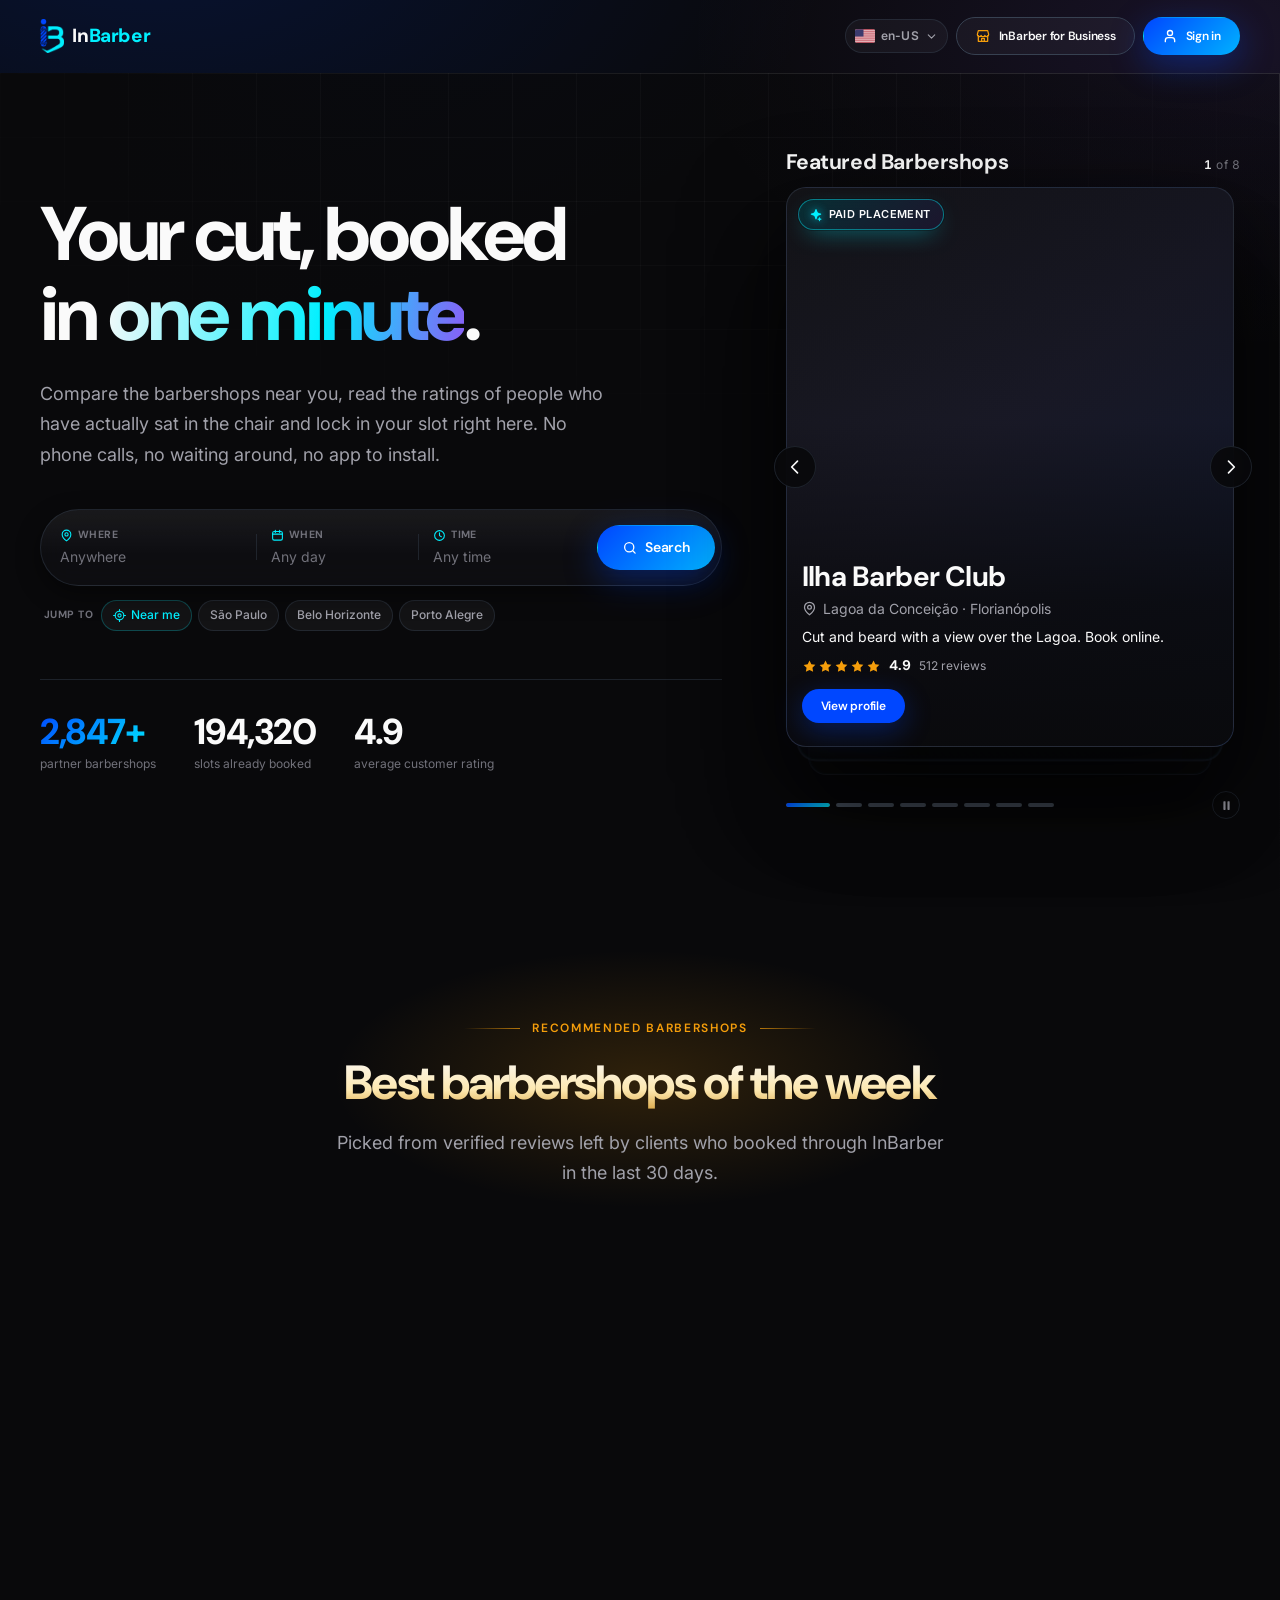
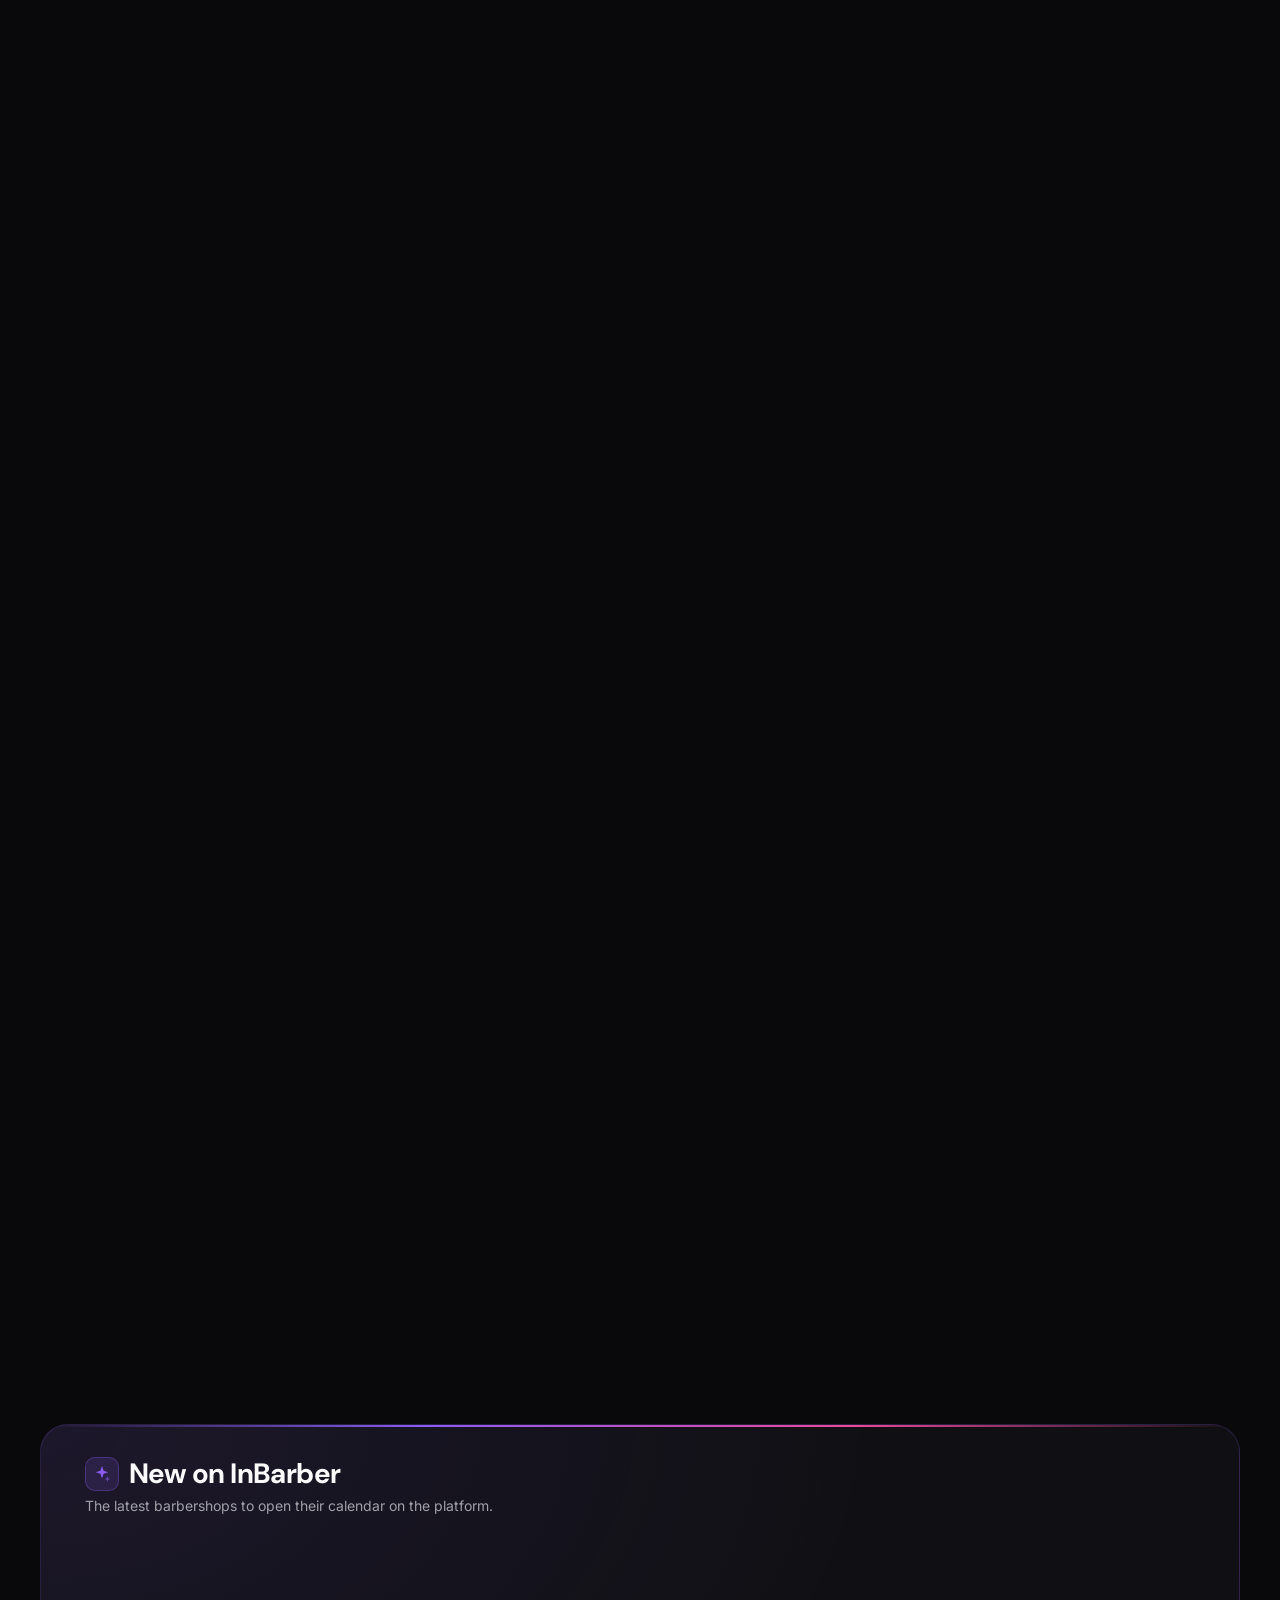
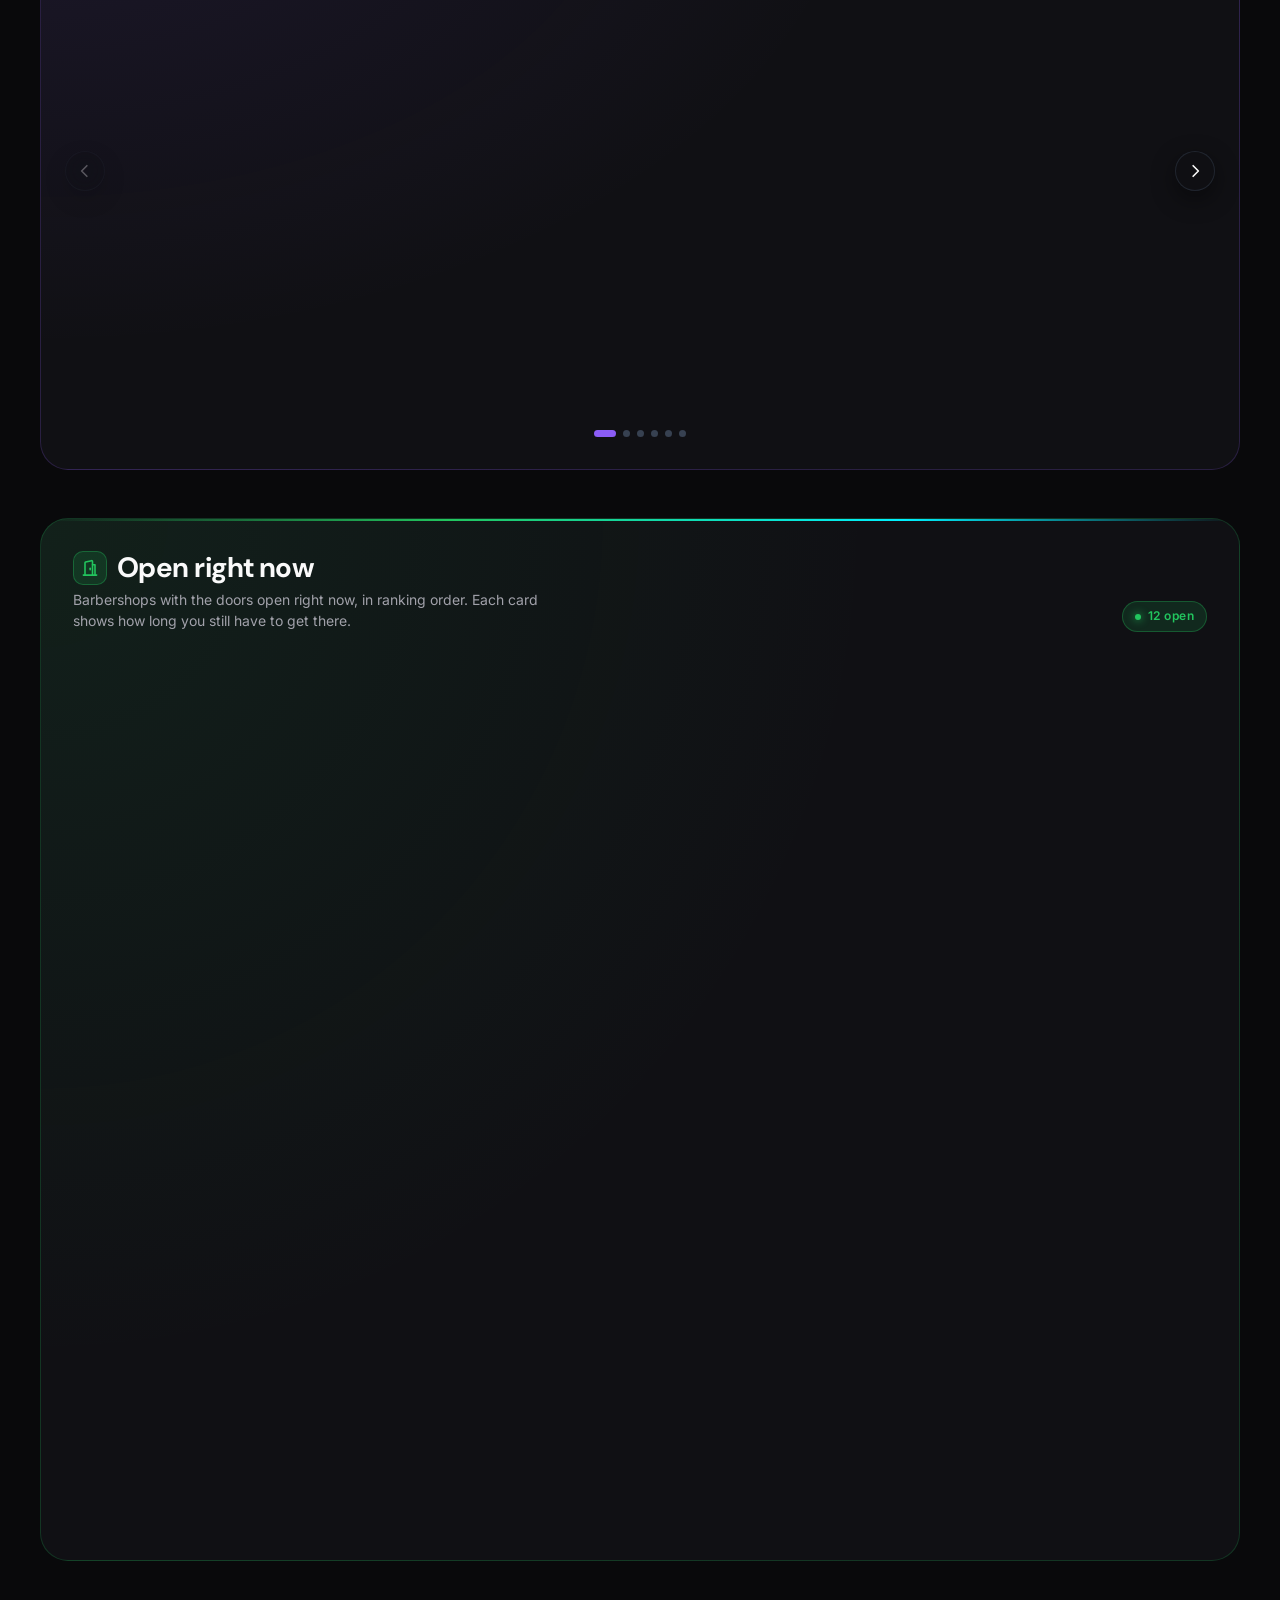
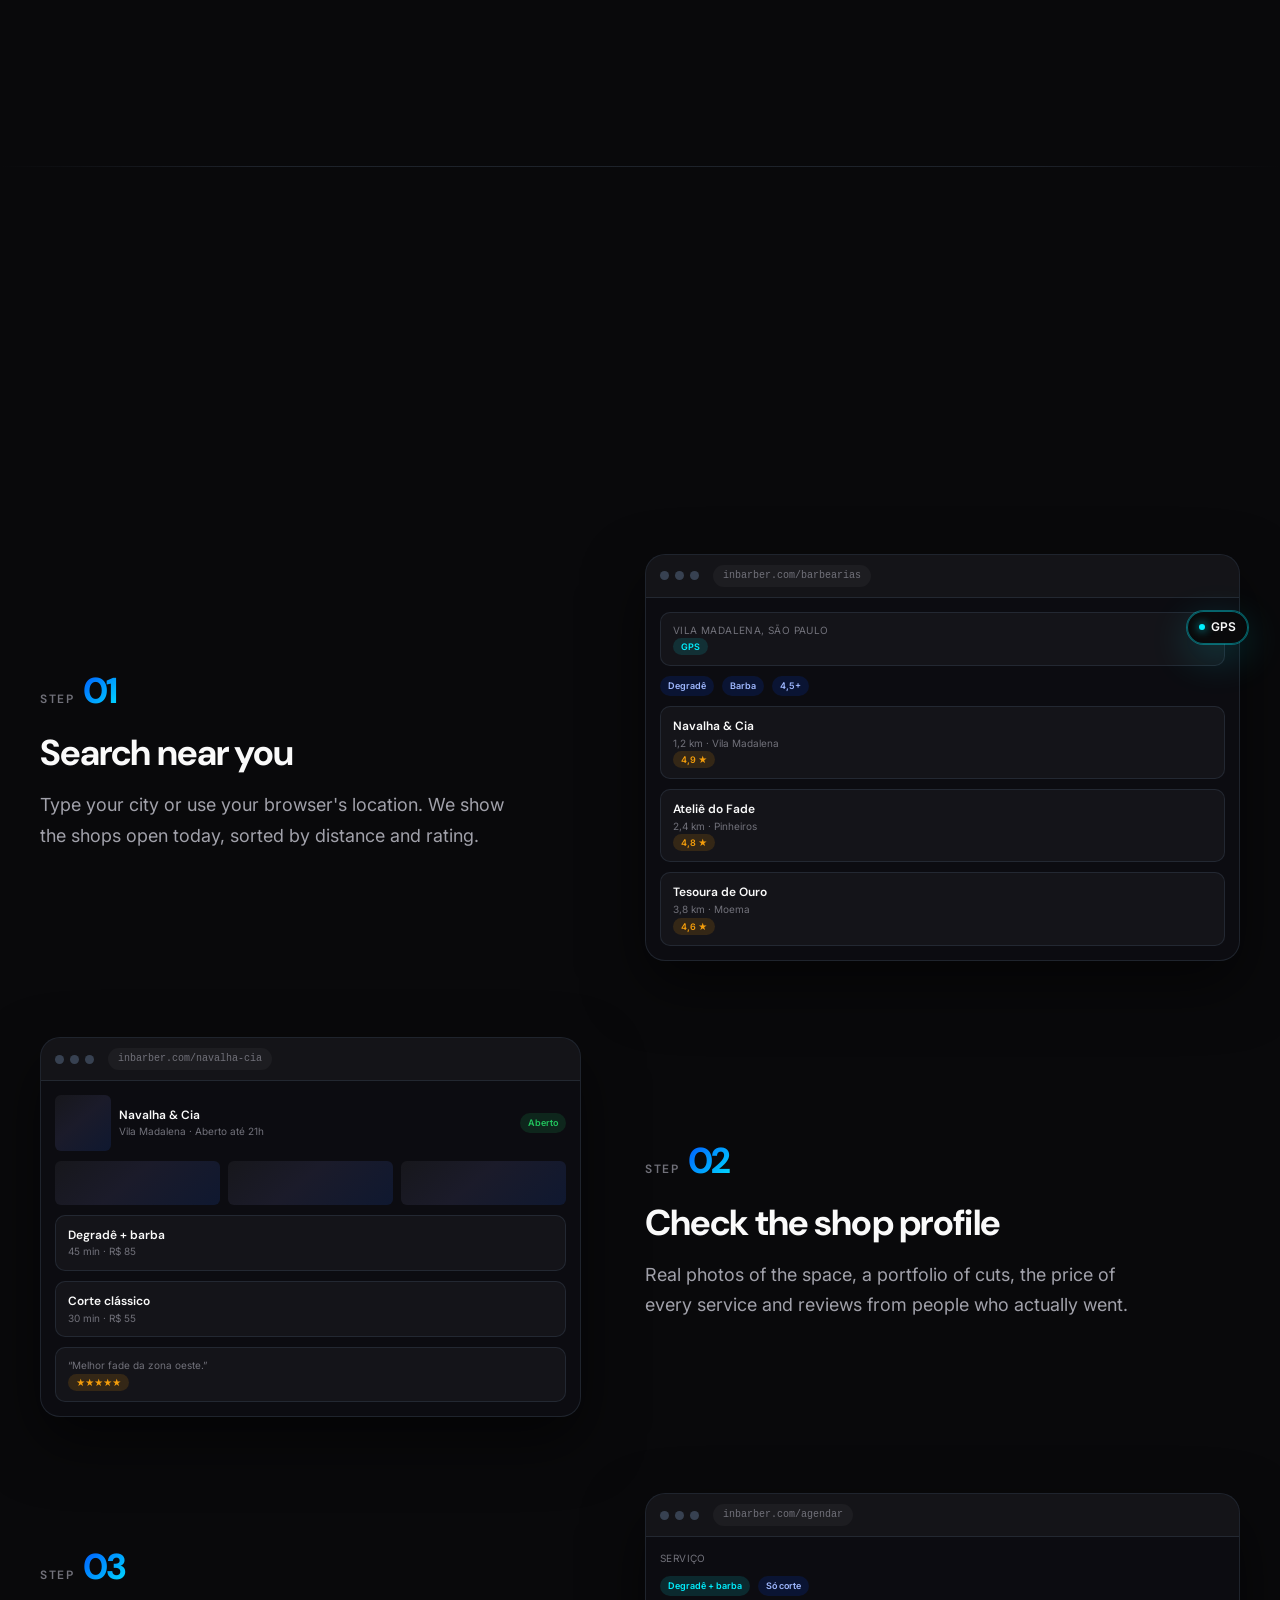
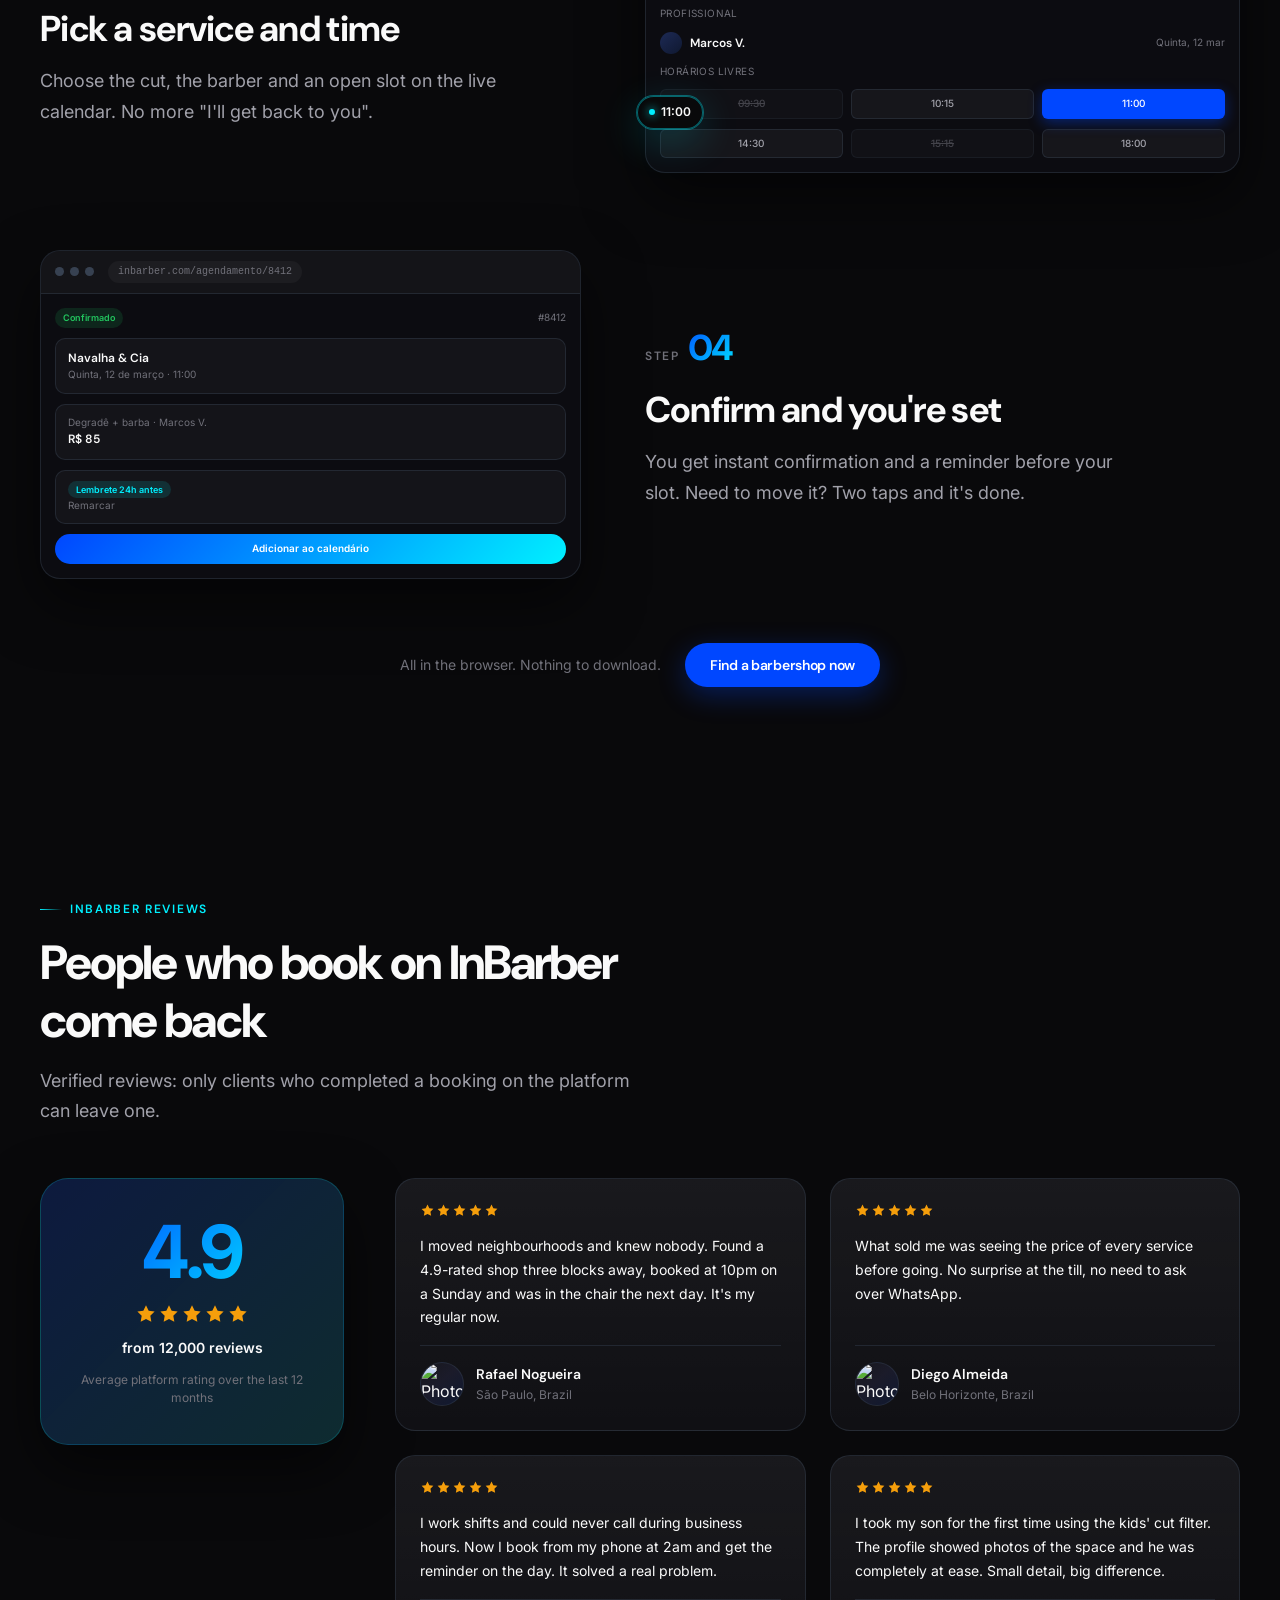
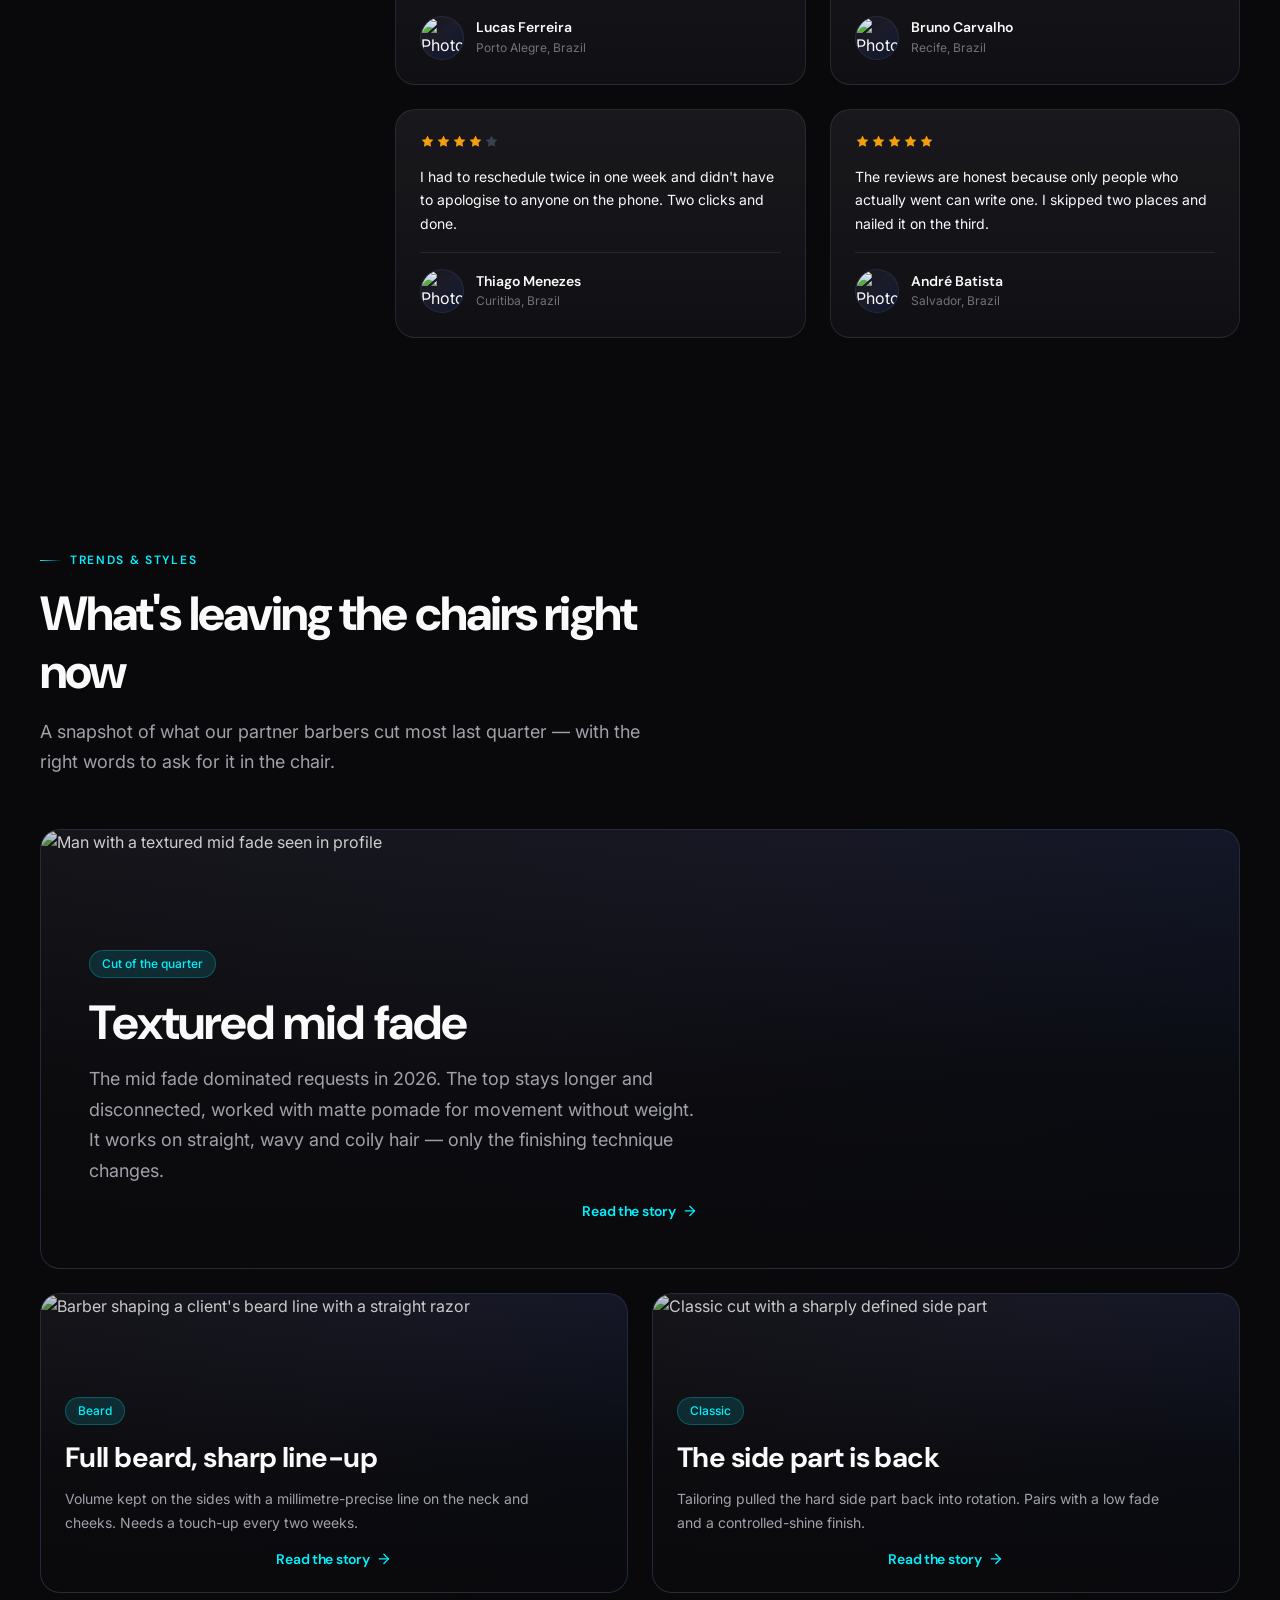
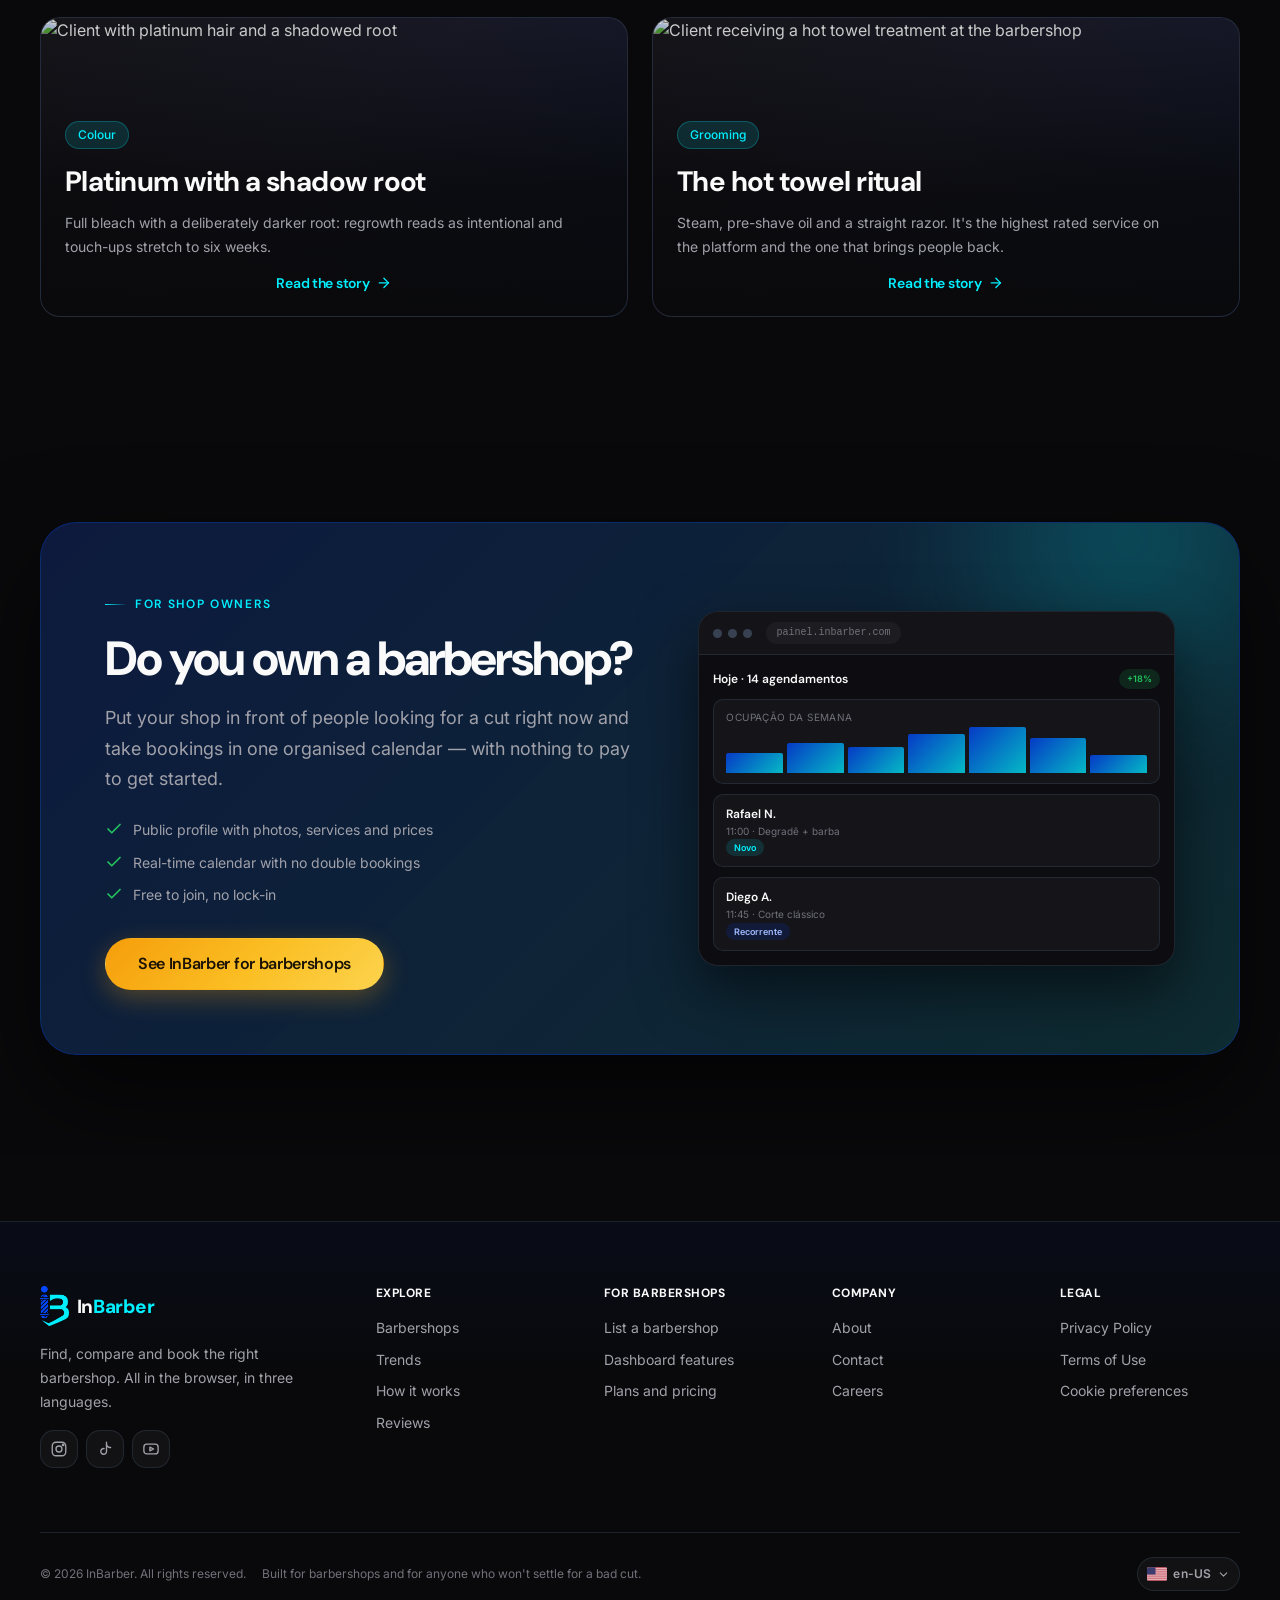
==== index.html @ 924078c2 "Seção novas na InBarber e Abertas agora refeitas." ====
<!DOCTYPE html>
<html lang="pt-BR" class="no-js">
<head>
  <meta charset="UTF-8">
  <meta name="viewport" content="width=device-width, initial-scale=1">
  <meta name="theme-color" content="#09090b">
  <link rel="icon" type="image/png" href="assets/images/inbarber-logo.png">
  <link rel="apple-touch-icon" href="assets/images/inbarber-logo.png">

  <title data-i18n="meta.home.title">InBarber</title>
  <meta name="description" data-i18n-content="meta.home.description" content="">

  <!-- Open Graph / redes sociais -->
  <meta property="og:type" content="website">
  <meta property="og:site_name" content="InBarber">
  <meta property="og:title" data-i18n-content="meta.home.title" content="">
  <meta property="og:description" data-i18n-content="meta.home.description" content="">
  <meta property="og:url" content="https://inbarber.com/">
  <meta name="twitter:card" content="summary_large_image">

  <link rel="canonical" href="https://inbarber.com/">
  <link rel="alternate" hreflang="pt-BR" href="https://inbarber.com/">
  <link rel="alternate" hreflang="en" href="https://inbarber.com/?lang=en">
  <link rel="alternate" hreflang="es" href="https://inbarber.com/?lang=es">
  <link rel="alternate" hreflang="x-default" href="https://inbarber.com/">

  <!-- Tipografia -->
  <link rel="preconnect" href="https://fonts.googleapis.com">
  <link rel="preconnect" href="https://fonts.gstatic.com" crossorigin>
  <link rel="preconnect" href="https://images.unsplash.com" crossorigin>
  <link href="https://fonts.googleapis.com/css2?family=DM+Sans:opsz,wght@9..40,400;9..40,500;9..40,700;9..40,800&family=Inter:wght@400;500;600;700&display=swap" rel="stylesheet">

  <!-- CSS crítico: evita flash de tema claro antes das folhas carregarem -->
  <style>
    html { background: #09090b; }
    body { margin: 0; color: #fafafa; background: #09090b; font-family: "Inter", system-ui, sans-serif; }
    .no-js [data-reveal] { opacity: 1; transform: none; }
  </style>

  <link rel="stylesheet" href="css/reset.css">
  <link rel="stylesheet" href="css/variables.css">
  <link rel="stylesheet" href="css/global.css">
  <link rel="stylesheet" href="css/components.css">
  <link rel="stylesheet" href="css/sections.css">
  <link rel="stylesheet" href="css/featured.css">
  <link rel="stylesheet" href="css/recomendadas.css">
  <link rel="stylesheet" href="css/conta.css">
  <link rel="stylesheet" href="css/responsive.css">

  <script type="application/ld+json">
  {
    "@context": "https://schema.org",
    "@type": "WebSite",
    "name": "InBarber",
    "url": "https://inbarber.com/",
    "inLanguage": ["pt-BR", "en", "es"],
    "potentialAction": {
      "@type": "SearchAction",
      "target": "https://inbarber.com/barbearias.html?q={search_term_string}",
      "query-input": "required name=search_term_string"
    }
  }
  </script>
</head>

<body data-page="home">
  <a class="skip-link" href="#main" data-i18n="nav.skip">Pular para o conteúdo</a>

  <!-- ====================================================================
       HEADER — marca à esquerda, ações à direita.
       Sem links de seção: a navegação acontece pelo conteúdo da página.
       ==================================================================== -->
  <header class="header" data-header>
    <div class="container header__inner">
      <a class="brand" href="index.html" data-i18n-attr="aria-label:brand.logoAlt">
        <img class="brand__mark" src="assets/images/inbarber-logo.png" alt="" width="446" height="622" decoding="async">
        <span class="brand__name">In<em>Barber</em></span>
      </a>

      <div class="header__actions">
        <!-- Seletor de idioma: bandeira + código da localidade -->
        <div class="lang-select" data-lang-select>
          <button type="button" class="lang-select__trigger" data-lang-trigger
                  aria-expanded="false" aria-haspopup="true"
                  data-i18n-attr="aria-label:lang.label|title:lang.label">
            <span class="lang-select__flag" data-lang-flag></span>
            <span class="lang-select__code" data-lang-code></span>
            <svg class="lang-select__caret" viewBox="0 0 24 24" fill="none" stroke="currentColor" stroke-width="2" stroke-linecap="round" stroke-linejoin="round" aria-hidden="true"><path d="m6 9 6 6 6-6"/></svg>
          </button>
          <div class="lang-select__menu" role="group" data-lang-menu
               data-i18n-attr="aria-label:lang.menuLabel" hidden></div>
        </div>

        <a class="btn btn--ghost btn--sm header__business" href="para-barbearias.html"
           data-i18n-attr="aria-label:nav.business">
          <svg viewBox="0 0 24 24" fill="none" stroke="currentColor" stroke-width="1.9" stroke-linecap="round" stroke-linejoin="round" aria-hidden="true"><path d="M3.5 9.5 5 4h14l1.5 5.5a3 3 0 0 1-5.7 1.6 3 3 0 0 1-5.6 0 3 3 0 0 1-5.7-1.6Z"/><path d="M5 11.4V20h14v-8.6"/><path d="M10 20v-4.5h4V20"/></svg>
          <span class="header__business-full" data-i18n="nav.business"></span>
          <span class="header__business-short" data-i18n="nav.businessShort"></span>
        </a>

        <!-- Conta: sem sessão o botão abre o painel de entrada; com sessão
             ele vira as iniciais do visitante e abre o menu da conta. O
             conteúdo é reescrito por js/conta.js; o que está aqui é o estado
             inicial, que continua legível se o JS não carregar. -->
        <div class="account" data-account>
          <button type="button" class="btn btn--gradient btn--sm header__signin" data-signin
                  data-i18n-attr="aria-label:nav.signIn">
            <svg viewBox="0 0 24 24" fill="none" stroke="currentColor" stroke-width="2" stroke-linecap="round" stroke-linejoin="round" aria-hidden="true"><path d="M19 20.5v-1.8a4.2 4.2 0 0 0-4.2-4.2H9.2A4.2 4.2 0 0 0 5 18.7v1.8"/><circle cx="12" cy="7.5" r="3.8"/></svg>
            <span class="header__signin-label" data-i18n="nav.signIn"></span>
          </button>
          <div class="account__menu" data-account-menu hidden></div>
        </div>
      </div>
    </div>
  </header>

  <main id="main">
    <!-- ==================================================================
         SEÇÃO 1 — HERO
         ================================================================== -->
    <section class="hero" aria-labelledby="hero-title">
      <div class="hero__bg" aria-hidden="true">
        <img class="hero__bg-image"
             src="https://images.unsplash.com/photo-1585747860715-2ba37e788b70?auto=format&amp;fit=crop&amp;w=1600&amp;q=60"
             alt="" width="1600" height="900" fetchpriority="low" decoding="async">
      </div>
      <div class="grid-lines" aria-hidden="true"></div>

      <div class="container hero__inner">
        <div class="hero__content">
          <h1 class="hero__title" id="hero-title" data-i18n-html="hero.titleHtml" data-reveal></h1>

          <p class="hero__subtitle" data-i18n="hero.subtitle" data-reveal style="--reveal-delay:80ms"></p>

          <div class="hero__search" data-reveal style="--reveal-delay:160ms">
            <form class="searchbox" data-hero-search novalidate role="search"
                  data-i18n-attr="aria-label:search.formLabel">
              <div class="searchbox__grid">

                <!-- Onde: cidade digitada, escolhida na lista ou pela localização -->
                <div class="searchbox__seg searchbox__seg--where">
                  <button type="button" class="searchbox__field" data-popover-trigger="where"
                          aria-expanded="false" aria-controls="pop-where"
                          data-i18n-attr="aria-label:search.openWhere">
                    <span class="searchbox__label"><svg viewBox="0 0 24 24" fill="none" stroke="currentColor" stroke-width="2" stroke-linecap="round" stroke-linejoin="round" aria-hidden="true"><path d="M20 10c0 6-8 12-8 12s-8-6-8-12a8 8 0 1 1 16 0Z"/><circle cx="12" cy="10" r="3"/></svg><span data-i18n="search.whereLabel"></span></span>
                    <span class="searchbox__value is-empty" data-value="where"></span>
                  </button>

                  <button type="button" class="searchbox__clear" data-clear-where hidden
                          data-i18n-attr="aria-label:search.clearWhere">
                    <svg viewBox="0 0 24 24" fill="none" stroke="currentColor" stroke-width="2.4" stroke-linecap="round" aria-hidden="true"><path d="M6 6l12 12M18 6L6 18"/></svg>
                  </button>

                  <div class="popover popover--wide" id="pop-where" data-popover="where" hidden>
                    <div class="popover__search">
                      <svg viewBox="0 0 24 24" fill="none" stroke="currentColor" stroke-width="2" stroke-linecap="round" aria-hidden="true"><circle cx="11" cy="11" r="7"/><path d="m20 20-3.2-3.2"/></svg>
                      <label class="visually-hidden" for="where-input" data-i18n="search.whereLabel"></label>
                      <input class="popover__input" id="where-input" type="search" autocomplete="off"
                             data-where-input data-i18n-attr="placeholder:search.wherePlaceholder">
                    </div>

                    <button type="button" class="popover__action" data-geo-button>
                      <svg viewBox="0 0 24 24" fill="none" stroke="currentColor" stroke-width="2" stroke-linecap="round" stroke-linejoin="round" aria-hidden="true"><circle cx="12" cy="12" r="3"/><circle cx="12" cy="12" r="8"/><path d="M12 1v3M12 20v3M1 12h3M20 12h3"/></svg><span data-i18n="search.useMyLocation"></span>
                    </button>
                    <p class="popover__hint" data-geo-status role="status" aria-live="polite" hidden></p>

                    <p class="popover__group-title" data-i18n="search.popularCities"></p>
                    <div class="popover__list" data-city-list></div>
                  </div>
                </div>

                <!-- Quando -->
                <div class="searchbox__seg">
                  <button type="button" class="searchbox__field" data-popover-trigger="day"
                          aria-expanded="false" aria-controls="pop-day"
                          data-i18n-attr="aria-label:search.openWhen">
                    <span class="searchbox__label"><svg viewBox="0 0 24 24" fill="none" stroke="currentColor" stroke-width="2" stroke-linecap="round" stroke-linejoin="round" aria-hidden="true"><rect x="3" y="4.5" width="18" height="16" rx="3"/><path d="M8 2.5v4M16 2.5v4M3 9.5h18"/></svg><span data-i18n="search.whenLabel"></span></span>
                    <span class="searchbox__value" data-value="day"></span>
                  </button>
                  <div class="popover" id="pop-day" data-popover="day" hidden>
                    <div class="popover__list" data-day-list></div>
                  </div>
                </div>

                <!-- Período do dia -->
                <div class="searchbox__seg">
                  <button type="button" class="searchbox__field" data-popover-trigger="time"
                          aria-expanded="false" aria-controls="pop-time"
                          data-i18n-attr="aria-label:search.openTime">
                    <span class="searchbox__label"><svg viewBox="0 0 24 24" fill="none" stroke="currentColor" stroke-width="2" stroke-linecap="round" stroke-linejoin="round" aria-hidden="true"><circle cx="12" cy="12" r="9"/><path d="M12 7v5.2l3.4 2"/></svg><span data-i18n="search.timeLabel"></span></span>
                    <span class="searchbox__value" data-value="time"></span>
                  </button>
                  <div class="popover popover--right" id="pop-time" data-popover="time" hidden>
                    <div class="popover__list" data-time-list></div>
                  </div>
                </div>
              </div>

              <button class="btn btn--gradient searchbox__submit" type="submit">
                <svg viewBox="0 0 24 24" fill="none" stroke="currentColor" stroke-width="2" stroke-linecap="round" aria-hidden="true"><circle cx="11" cy="11" r="7"/><path d="m20 20-3.2-3.2"/></svg><span data-i18n="search.submit"></span>
              </button>
            </form>

            <!-- Atalhos: localização e as cidades com mais barbearias.
                 Montados por js/main.js a partir de js/data.js. -->
            <div class="searchbox__quick">
              <span class="searchbox__quick-label" data-i18n="search.quickLabel"></span>
              <div class="searchbox__quick-list" data-quick-list></div>
            </div>

            <p class="visually-hidden" role="status" aria-live="polite" data-search-status></p>
          </div>

          <ul class="hero__stats" data-reveal style="--reveal-delay:240ms">
            <li class="stat">
              <p class="stat__value stat__value--gradient" data-count="2847" data-count-suffix="+">2.847+</p>
              <p class="stat__label" data-i18n="hero.stat1Label"></p>
            </li>
            <li class="stat">
              <p class="stat__value" data-count="194320">194.320</p>
              <p class="stat__label" data-i18n="hero.stat2Label"></p>
            </li>
            <li class="stat">
              <p class="stat__value" data-count="4.9" data-count-decimals="1">4,9</p>
              <p class="stat__label" data-i18n="hero.stat3Label"></p>
            </li>
          </ul>
        </div>

        <!-- Barbearias em Destaque: espaço comercial do hero.
             O conteúdo é montado por js/featured.js a partir dos contratos em
             js/featured-data.js cruzados com as barbearias de js/data.js.
             A prova social da plataforma (4,9) continua na lista .hero__stats
             logo acima, então nada de credibilidade se perdeu aqui. -->
        <div class="hero__visual" data-featured-carousel data-reveal="scale" style="--reveal-delay:200ms"></div>
      </div>
    </section>

    <!-- ==================================================================
         SEÇÃO 2 — BARBEARIAS RECOMENDADAS + NOVAS NA INBARBER

         Ranking por mérito (nota + avaliações dos últimos 30 dias), montado
         por js/main.js a partir de js/data.js. O título e o subtítulo são
         escritos pelo JS, e não por data-i18n, porque mudam de chave quando o
         visitante já tem cidade conhecida ("As mais bem avaliadas em {city}").

         Este espaço não se compra: os anúncios ficam no carrossel do hero,
         sempre com selo de "Destaque pago".
         ================================================================== -->
    <section class="section" id="barbearias" aria-labelledby="shops-title">
      <div class="container">
        <div class="section__header section__header--center recs-heading" data-reveal>
          <span class="eyebrow" data-i18n="shops.eyebrow"></span>
          <h2 class="section__title recs-heading__title" id="shops-title" data-recs-title></h2>
          <p class="section__subtitle" data-recs-subtitle></p>
        </div>

        <div class="recs" data-featured-shops></div>

        <!-- ================================================================
             Novas na InBarber

             Trilho das últimas barbearias a entrar, em painel próprio com
             acento violeta para não disputar com o dourado do ranking. A
             lista se percorre de quatro formas — setas nas laterais, arrastar,
             setas do teclado (o trilho é focável) e os pontos abaixo, que
             também dizem em que ponto da lista se está.
             ================================================================ -->
        <div class="news" data-reveal>
          <div class="news__header">
            <div class="news__heading">
              <h3 class="news__title" id="news-title">
                <span class="section-mark section-mark--violet" aria-hidden="true">
                  <svg viewBox="0 0 24 24" fill="currentColor"><path d="M12 2.5 13.9 8l5.6 1.9-5.6 1.9L12 17.3l-1.9-5.5L4.5 9.9 10.1 8 12 2.5Z"/><path d="M18.5 14.5 19.4 17l2.6.9-2.6.9-.9 2.5-.9-2.5-2.6-.9 2.6-.9.9-2.5Z" opacity=".6"/></svg>
                </span>
                <span data-i18n="news.title"></span>
              </h3>
              <p class="news__subtitle" data-i18n="news.subtitle"></p>
            </div>
            <p class="news__count" data-news-count hidden></p>
          </div>

          <div class="news__viewport">
            <button type="button" class="rail-btn rail-btn--edge rail-btn--prev" data-news-prev
                    data-i18n-attr="aria-label:news.prev" hidden>
              <svg viewBox="0 0 24 24" fill="none" stroke="currentColor" stroke-width="2.2" stroke-linecap="round" stroke-linejoin="round" aria-hidden="true"><path d="m14.5 5-7 7 7 7"/></svg>
            </button>

            <ul class="news__rail" data-new-shops aria-describedby="news-hint"></ul>

            <button type="button" class="rail-btn rail-btn--edge rail-btn--next" data-news-next
                    data-i18n-attr="aria-label:news.next" hidden>
              <svg viewBox="0 0 24 24" fill="none" stroke="currentColor" stroke-width="2.2" stroke-linecap="round" stroke-linejoin="round" aria-hidden="true"><path d="m9.5 5 7 7-7 7"/></svg>
            </button>
          </div>

          <p class="visually-hidden" id="news-hint" data-i18n="news.railHint"></p>
          <div class="news__dots" data-news-dots hidden></div>
        </div>

        <!-- ================================================================
             Abertas agora

             Terceira lista da seção, para quem quer cortar hoje: só entram
             barbearias com as portas abertas neste momento, ordenadas pelo
             mesmo mérito do ranking, e o próximo horário livre já é um link
             de agendamento.
             ================================================================ -->
        <div class="open" data-open-block data-reveal aria-labelledby="open-title">
          <div class="open__header">
            <div class="open__heading">
              <h3 class="open__title" id="open-title">
                <span class="section-mark section-mark--success" aria-hidden="true">
                  <svg viewBox="0 0 24 24" fill="none" stroke="currentColor" stroke-width="1.9" stroke-linecap="round" stroke-linejoin="round"><path d="M4 20.5h16"/><path d="M15 20.5V4.2a1 1 0 0 0-1.2-1L6.8 4.7a1 1 0 0 0-.8 1v14.8"/><path d="M18 20.5V8h-3"/><path d="M12.2 12.4v1.6"/></svg>
                </span>
                <span data-i18n="open.title"></span>
              </h3>
              <p class="open__subtitle" data-open-subtitle></p>
            </div>
            <p class="open__count" data-open-count hidden>
              <span class="open__count-dot" aria-hidden="true"></span>
              <span data-open-count-text></span>
            </p>
          </div>

          <ul class="open__grid" data-open-shops></ul>
          <p class="open__empty" data-open-empty data-i18n="open.empty" hidden></p>
        </div>

        <div class="shops__footer" data-reveal>
          <a class="btn btn--ghost btn--lg" href="barbearias.html" data-i18n="shops.viewAll"></a>
        </div>
      </div>
    </section>

    <hr class="section__divider">

    <!-- ==================================================================
         SEÇÃO 3 — COMO FUNCIONA
         ================================================================== -->
    <section class="section" id="como-funciona" aria-labelledby="how-title">
      <div class="container">
        <div class="section__header section__header--center" data-reveal>
          <span class="eyebrow" data-i18n="how.eyebrow"></span>
          <h2 class="section__title" id="how-title" data-i18n="how.title"></h2>
          <p class="section__subtitle" data-i18n="how.subtitle"></p>
        </div>

        <ol class="steps">

          <!-- Passo 1 · Buscar -->
          <li class="step">
            <div class="step__text" data-reveal="left">
              <p class="step__index"><span data-i18n="how.stepLabel"></span> <span class="step__number">01</span></p>
              <h3 class="step__title" data-i18n="how.step1.title"></h3>
              <p class="step__desc" data-i18n="how.step1.desc"></p>
            </div>
            <div class="step__visual" data-reveal="right">
              <div class="mockup" role="img" data-i18n-attr="aria-label:how.step1.alt">
                <div class="mockup__bar" aria-hidden="true">
                  <span class="mockup__dot"></span><span class="mockup__dot"></span><span class="mockup__dot"></span>
                  <span class="mockup__url">inbarber.com/barbearias</span>
                </div>
                <div class="mockup__screen" aria-hidden="true">
                  <div class="mockup__panel mockup__row">
                    <span class="mockup__label">Vila Madalena, São Paulo</span>
                    <span class="mockup__grow"></span>
                    <span class="mockup__pill mockup__pill--cyan">GPS</span>
                  </div>
                  <div class="mockup__row">
                    <span class="mockup__pill mockup__pill--primary">Degradê</span>
                    <span class="mockup__pill mockup__pill--primary">Barba</span>
                    <span class="mockup__pill mockup__pill--primary">4,5+</span>
                  </div>
                  <div class="mockup__panel mockup__row">
                    <span class="mockup__bone mockup__bone--thumb"></span>
                    <span class="mockup__grow">
                      <span class="mockup__title">Navalha &amp; Cia</span>
                      <span class="mockup__meta">1,2 km · Vila Madalena</span>
                    </span>
                    <span class="mockup__pill mockup__pill--gold">4,9 ★</span>
                  </div>
                  <div class="mockup__panel mockup__row">
                    <span class="mockup__bone mockup__bone--thumb"></span>
                    <span class="mockup__grow">
                      <span class="mockup__title">Ateliê do Fade</span>
                      <span class="mockup__meta">2,4 km · Pinheiros</span>
                    </span>
                    <span class="mockup__pill mockup__pill--gold">4,8 ★</span>
                  </div>
                  <div class="mockup__panel mockup__row">
                    <span class="mockup__bone mockup__bone--thumb"></span>
                    <span class="mockup__grow">
                      <span class="mockup__title">Tesoura de Ouro</span>
                      <span class="mockup__meta">3,8 km · Moema</span>
                    </span>
                    <span class="mockup__pill mockup__pill--gold">4,6 ★</span>
                  </div>
                </div>
              </div>
              <span class="annotation" style="top:14%; right:-0.5rem;" aria-hidden="true">GPS</span>
            </div>
          </li>

          <!-- Passo 2 · Perfil -->
          <li class="step">
            <div class="step__text" data-reveal="right">
              <p class="step__index"><span data-i18n="how.stepLabel"></span> <span class="step__number">02</span></p>
              <h3 class="step__title" data-i18n="how.step2.title"></h3>
              <p class="step__desc" data-i18n="how.step2.desc"></p>
            </div>
            <div class="step__visual" data-reveal="left">
              <div class="mockup" role="img" data-i18n-attr="aria-label:how.step2.alt">
                <div class="mockup__bar" aria-hidden="true">
                  <span class="mockup__dot"></span><span class="mockup__dot"></span><span class="mockup__dot"></span>
                  <span class="mockup__url">inbarber.com/navalha-cia</span>
                </div>
                <div class="mockup__screen" aria-hidden="true">
                  <div class="mockup__row">
                    <span class="mockup__bone mockup__bone--thumb" style="width:56px;height:56px"></span>
                    <span class="mockup__grow">
                      <span class="mockup__title">Navalha &amp; Cia</span>
                      <span class="mockup__meta">Vila Madalena · Aberto até 21h</span>
                    </span>
                    <span class="mockup__pill mockup__pill--success">Aberto</span>
                  </div>
                  <div class="mockup__row">
                    <span class="mockup__bone mockup__bone--thumb" style="flex:1;height:44px;width:auto"></span>
                    <span class="mockup__bone mockup__bone--thumb" style="flex:1;height:44px;width:auto"></span>
                    <span class="mockup__bone mockup__bone--thumb" style="flex:1;height:44px;width:auto"></span>
                  </div>
                  <div class="mockup__panel mockup__row">
                    <span class="mockup__grow"><span class="mockup__title">Degradê + barba</span></span>
                    <span class="mockup__meta">45 min · R$ 85</span>
                  </div>
                  <div class="mockup__panel mockup__row">
                    <span class="mockup__grow"><span class="mockup__title">Corte clássico</span></span>
                    <span class="mockup__meta">30 min · R$ 55</span>
                  </div>
                  <div class="mockup__panel mockup__row">
                    <span class="mockup__bone mockup__bone--avatar"></span>
                    <span class="mockup__grow"><span class="mockup__meta">“Melhor fade da zona oeste.”</span></span>
                    <span class="mockup__pill mockup__pill--gold">★★★★★</span>
                  </div>
                </div>
              </div>
            </div>
          </li>

          <!-- Passo 3 · Serviço e horário -->
          <li class="step">
            <div class="step__text" data-reveal="left">
              <p class="step__index"><span data-i18n="how.stepLabel"></span> <span class="step__number">03</span></p>
              <h3 class="step__title" data-i18n="how.step3.title"></h3>
              <p class="step__desc" data-i18n="how.step3.desc"></p>
            </div>
            <div class="step__visual" data-reveal="right">
              <div class="mockup" role="img" data-i18n-attr="aria-label:how.step3.alt">
                <div class="mockup__bar" aria-hidden="true">
                  <span class="mockup__dot"></span><span class="mockup__dot"></span><span class="mockup__dot"></span>
                  <span class="mockup__url">inbarber.com/agendar</span>
                </div>
                <div class="mockup__screen" aria-hidden="true">
                  <span class="mockup__label">Serviço</span>
                  <div class="mockup__row">
                    <span class="mockup__pill mockup__pill--cyan">Degradê + barba</span>
                    <span class="mockup__pill mockup__pill--primary">Só corte</span>
                  </div>
                  <span class="mockup__label">Profissional</span>
                  <div class="mockup__row">
                    <span class="mockup__bone mockup__bone--avatar"></span>
                    <span class="mockup__title">Marcos V.</span>
                    <span class="mockup__grow"></span>
                    <span class="mockup__meta">Quinta, 12 mar</span>
                  </div>
                  <span class="mockup__label">Horários livres</span>
                  <div class="mockup__row">
                    <span class="mockup__slot mockup__slot--busy">09:30</span>
                    <span class="mockup__slot">10:15</span>
                    <span class="mockup__slot mockup__slot--active">11:00</span>
                  </div>
                  <div class="mockup__row">
                    <span class="mockup__slot">14:30</span>
                    <span class="mockup__slot mockup__slot--busy">15:15</span>
                    <span class="mockup__slot">18:00</span>
                  </div>
                </div>
              </div>
              <span class="annotation" style="bottom:16%; left:-0.5rem;" aria-hidden="true">11:00</span>
            </div>
          </li>

          <!-- Passo 4 · Confirmação -->
          <li class="step">
            <div class="step__text" data-reveal="right">
              <p class="step__index"><span data-i18n="how.stepLabel"></span> <span class="step__number">04</span></p>
              <h3 class="step__title" data-i18n="how.step4.title"></h3>
              <p class="step__desc" data-i18n="how.step4.desc"></p>
            </div>
            <div class="step__visual" data-reveal="left">
              <div class="mockup" role="img" data-i18n-attr="aria-label:how.step4.alt">
                <div class="mockup__bar" aria-hidden="true">
                  <span class="mockup__dot"></span><span class="mockup__dot"></span><span class="mockup__dot"></span>
                  <span class="mockup__url">inbarber.com/agendamento/8412</span>
                </div>
                <div class="mockup__screen" aria-hidden="true">
                  <div class="mockup__row">
                    <span class="mockup__pill mockup__pill--success">Confirmado</span>
                    <span class="mockup__grow"></span>
                    <span class="mockup__meta">#8412</span>
                  </div>
                  <div class="mockup__panel">
                    <span class="mockup__title">Navalha &amp; Cia</span>
                    <span class="mockup__meta">Quinta, 12 de março · 11:00</span>
                  </div>
                  <div class="mockup__panel mockup__row">
                    <span class="mockup__grow"><span class="mockup__meta">Degradê + barba · Marcos V.</span></span>
                    <span class="mockup__title">R$ 85</span>
                  </div>
                  <div class="mockup__panel mockup__row">
                    <span class="mockup__pill mockup__pill--cyan">Lembrete 24h antes</span>
                    <span class="mockup__grow"></span>
                    <span class="mockup__meta">Remarcar</span>
                  </div>
                  <div class="mockup__cta">Adicionar ao calendário</div>
                </div>
              </div>
            </div>
          </li>
        </ol>

        <div class="how__footer" data-reveal>
          <p class="how__note" data-i18n="how.note"></p>
          <a class="btn btn--primary" href="barbearias.html" data-i18n="how.cta"></a>
        </div>
      </div>
    </section>

    <!-- ==================================================================
         SEÇÃO 4 — AVALIAÇÕES DA INBARBER
         ================================================================== -->
    <section class="section" id="avaliacoes" aria-labelledby="reviews-title">
      <div class="container">
        <div class="section__header" data-reveal>
          <span class="eyebrow" data-i18n="reviews.eyebrow"></span>
          <h2 class="section__title" id="reviews-title" data-i18n="reviews.title"></h2>
          <p class="section__subtitle" data-i18n="reviews.subtitle"></p>
        </div>

        <div class="reviews__layout">
          <aside class="score-card" data-reveal="scale">
            <p class="score-card__value" data-i18n="reviews.scoreValue"></p>
            <span class="stars stars--lg score-card__stars" role="img" aria-hidden="true">
              <svg viewBox="0 0 24 24" fill="currentColor"><path d="M12 2.5l2.9 5.9 6.5.95-4.7 4.58 1.11 6.47L12 17.4l-5.81 3.05 1.11-6.47-4.7-4.58 6.5-.95L12 2.5z"/></svg>
              <svg viewBox="0 0 24 24" fill="currentColor"><path d="M12 2.5l2.9 5.9 6.5.95-4.7 4.58 1.11 6.47L12 17.4l-5.81 3.05 1.11-6.47-4.7-4.58 6.5-.95L12 2.5z"/></svg>
              <svg viewBox="0 0 24 24" fill="currentColor"><path d="M12 2.5l2.9 5.9 6.5.95-4.7 4.58 1.11 6.47L12 17.4l-5.81 3.05 1.11-6.47-4.7-4.58 6.5-.95L12 2.5z"/></svg>
              <svg viewBox="0 0 24 24" fill="currentColor"><path d="M12 2.5l2.9 5.9 6.5.95-4.7 4.58 1.11 6.47L12 17.4l-5.81 3.05 1.11-6.47-4.7-4.58 6.5-.95L12 2.5z"/></svg>
              <svg viewBox="0 0 24 24" fill="currentColor"><path d="M12 2.5l2.9 5.9 6.5.95-4.7 4.58 1.11 6.47L12 17.4l-5.81 3.05 1.11-6.47-4.7-4.58 6.5-.95L12 2.5z"/></svg>
            </span>
            <p class="score-card__label" data-i18n="reviews.scoreLabel"></p>
            <p class="score-card__caption" data-i18n="reviews.scoreCaption"></p>
          </aside>

          <div>
            <div class="reviews-grid" data-reviews-grid></div>
            <div class="reviews-controls">
              <button type="button" data-reviews-prev data-i18n-attr="aria-label:reviews.prev">
                <svg viewBox="0 0 24 24" fill="none" stroke="currentColor" stroke-width="2" stroke-linecap="round" stroke-linejoin="round" aria-hidden="true"><path d="m15 18-6-6 6-6"/></svg>
              </button>
              <button type="button" data-reviews-next data-i18n-attr="aria-label:reviews.next">
                <svg viewBox="0 0 24 24" fill="none" stroke="currentColor" stroke-width="2" stroke-linecap="round" stroke-linejoin="round" aria-hidden="true"><path d="m9 18 6-6-6-6"/></svg>
              </button>
            </div>
          </div>
        </div>
      </div>
    </section>

    <!-- ==================================================================
         SEÇÃO 5 — TENDÊNCIAS & ESTILOS
         ================================================================== -->
    <section class="section" id="tendencias" aria-labelledby="trends-title">
      <div class="container">
        <div class="section__header" data-reveal>
          <span class="eyebrow" data-i18n="trends.eyebrow"></span>
          <h2 class="section__title" id="trends-title" data-i18n="trends.title"></h2>
          <p class="section__subtitle" data-i18n="trends.subtitle"></p>
        </div>

        <div class="trends-grid" id="trends" data-trends-grid></div>
      </div>
    </section>

    <!-- ==================================================================
         SEÇÃO 6 — PREVIEW DA JORNADA B2B
         ================================================================== -->
    <section class="section b2b-preview" aria-labelledby="b2b-preview-title">
      <div class="container">
        <div class="b2b-preview__panel" data-reveal="scale">
          <div class="b2b-preview__content">
            <span class="eyebrow" data-i18n="b2bPreview.eyebrow"></span>
            <h2 class="b2b-preview__title" id="b2b-preview-title" data-i18n="b2bPreview.title"></h2>
            <p class="b2b-preview__desc" data-i18n="b2bPreview.desc"></p>

            <ul class="check-list">
              <li>
                <svg viewBox="0 0 24 24" fill="none" stroke="currentColor" stroke-width="2.2" stroke-linecap="round" stroke-linejoin="round" aria-hidden="true"><path d="M20 6 9 17l-5-5"/></svg>
                <span data-i18n="b2bPreview.bullet1"></span>
              </li>
              <li>
                <svg viewBox="0 0 24 24" fill="none" stroke="currentColor" stroke-width="2.2" stroke-linecap="round" stroke-linejoin="round" aria-hidden="true"><path d="M20 6 9 17l-5-5"/></svg>
                <span data-i18n="b2bPreview.bullet2"></span>
              </li>
              <li>
                <svg viewBox="0 0 24 24" fill="none" stroke="currentColor" stroke-width="2.2" stroke-linecap="round" stroke-linejoin="round" aria-hidden="true"><path d="M20 6 9 17l-5-5"/></svg>
                <span data-i18n="b2bPreview.bullet3"></span>
              </li>
            </ul>

            <div class="b2b-preview__cta">
              <a class="btn btn--gold btn--lg" href="para-barbearias.html" data-i18n="b2bPreview.cta"></a>
            </div>
          </div>

          <div class="b2b-preview__visual">
            <div class="mockup" role="img" data-i18n-attr="aria-label:b2bPreview.imageAlt">
              <div class="mockup__bar" aria-hidden="true">
                <span class="mockup__dot"></span><span class="mockup__dot"></span><span class="mockup__dot"></span>
                <span class="mockup__url">painel.inbarber.com</span>
              </div>
              <div class="mockup__screen" aria-hidden="true">
                <div class="mockup__row">
                  <span class="mockup__title">Hoje · 14 agendamentos</span>
                  <span class="mockup__grow"></span>
                  <span class="mockup__pill mockup__pill--success">+18%</span>
                </div>
                <div class="mockup__panel">
                  <span class="mockup__label">Ocupação da semana</span>
                  <div class="mockup__bars">
                    <span style="height:42%"></span><span style="height:64%"></span><span style="height:55%"></span>
                    <span style="height:82%"></span><span style="height:96%"></span><span style="height:74%"></span>
                    <span style="height:38%"></span>
                  </div>
                </div>
                <div class="mockup__panel mockup__row">
                  <span class="mockup__bone mockup__bone--avatar"></span>
                  <span class="mockup__grow"><span class="mockup__title">Rafael N.</span><span class="mockup__meta">11:00 · Degradê + barba</span></span>
                  <span class="mockup__pill mockup__pill--cyan">Novo</span>
                </div>
                <div class="mockup__panel mockup__row">
                  <span class="mockup__bone mockup__bone--avatar"></span>
                  <span class="mockup__grow"><span class="mockup__title">Diego A.</span><span class="mockup__meta">11:45 · Corte clássico</span></span>
                  <span class="mockup__pill mockup__pill--primary">Recorrente</span>
                </div>
              </div>
            </div>
          </div>
        </div>
      </div>
    </section>

  </main>

  <!-- ====================================================================
       FOOTER
       ==================================================================== -->
  <footer class="footer">
    <div class="container">
      <div class="footer__grid">
        <div class="footer__brand">
          <a class="brand" href="index.html" data-i18n-attr="aria-label:brand.logoAlt">
            <img class="brand__mark" src="assets/images/inbarber-logo.png" alt="" width="446" height="622" loading="lazy" decoding="async">
            <span class="brand__name">In<em>Barber</em></span>
          </a>
          <p class="footer__tagline" data-i18n="footer.tagline"></p>

          <ul class="footer__social" data-i18n-attr="aria-label:footer.socialLabel">
            <li>
              <a href="https://instagram.com/inbarber" rel="noopener noreferrer" target="_blank" data-i18n-attr="aria-label:footer.social.instagram">
                <svg viewBox="0 0 24 24" fill="none" stroke="currentColor" stroke-width="1.8" stroke-linecap="round" stroke-linejoin="round" aria-hidden="true"><rect x="3" y="3" width="18" height="18" rx="5"/><circle cx="12" cy="12" r="4"/><circle cx="17.5" cy="6.5" r="1"/></svg>
              </a>
            </li>
            <li>
              <a href="https://tiktok.com/@inbarber" rel="noopener noreferrer" target="_blank" data-i18n-attr="aria-label:footer.social.tiktok">
                <svg viewBox="0 0 24 24" fill="none" stroke="currentColor" stroke-width="1.8" stroke-linecap="round" stroke-linejoin="round" aria-hidden="true"><path d="M14 3v12.2a3.8 3.8 0 1 1-3.2-3.75"/><path d="M14 6.2A5.2 5.2 0 0 0 19.5 10"/></svg>
              </a>
            </li>
            <li>
              <a href="https://youtube.com/@inbarber" rel="noopener noreferrer" target="_blank" data-i18n-attr="aria-label:footer.social.youtube">
                <svg viewBox="0 0 24 24" fill="none" stroke="currentColor" stroke-width="1.8" stroke-linecap="round" stroke-linejoin="round" aria-hidden="true"><rect x="2.5" y="5.5" width="19" height="13" rx="4"/><path d="m10.5 9.5 5 2.5-5 2.5z"/></svg>
              </a>
            </li>
          </ul>
        </div>

        <nav class="footer__col" data-i18n-attr="aria-label:footer.navLabel">
          <h3 class="footer__col-title" data-i18n="footer.explore"></h3>
          <div class="footer__links">
            <a href="barbearias.html" data-i18n="footer.link.barbershops"></a>
            <a href="index.html#tendencias" data-i18n="footer.link.trends"></a>
            <a href="index.html#como-funciona" data-i18n="footer.link.howItWorks"></a>
            <a href="index.html#avaliacoes" data-i18n="footer.link.reviews"></a>
          </div>
        </nav>

        <div class="footer__col">
          <h3 class="footer__col-title" data-i18n="footer.business"></h3>
          <div class="footer__links">
            <a href="para-barbearias.html#cadastro" data-i18n="footer.link.register"></a>
            <a href="para-barbearias.html#funcionalidades" data-i18n="footer.link.features"></a>
            <a href="para-barbearias.html#cadastro" data-i18n="footer.link.pricing"></a>
          </div>
        </div>

        <div class="footer__col">
          <h3 class="footer__col-title" data-i18n="footer.company"></h3>
          <div class="footer__links">
            <a href="#" data-i18n="footer.link.about"></a>
            <a href="#" data-i18n="footer.link.contact"></a>
            <a href="#" data-i18n="footer.link.careers"></a>
          </div>
        </div>

        <div class="footer__col">
          <h3 class="footer__col-title" data-i18n="footer.legal"></h3>
          <div class="footer__links">
            <a href="#" data-i18n="footer.link.privacy"></a>
            <a href="#" data-i18n="footer.link.terms"></a>
            <a href="#" data-i18n="footer.link.cookies"></a>
          </div>
        </div>
      </div>

      <div class="footer__bottom">
        <p class="footer__legal" data-copyright></p>
        <p class="footer__legal" data-i18n="footer.madeIn"></p>

        <div class="lang-select lang-select--up" data-lang-select>
          <button type="button" class="lang-select__trigger" data-lang-trigger
                  aria-expanded="false" aria-haspopup="true"
                  data-i18n-attr="aria-label:lang.label|title:lang.label">
            <span class="lang-select__flag" data-lang-flag></span>
            <span class="lang-select__code" data-lang-code></span>
            <svg class="lang-select__caret" viewBox="0 0 24 24" fill="none" stroke="currentColor" stroke-width="2" stroke-linecap="round" stroke-linejoin="round" aria-hidden="true"><path d="m6 9 6 6 6-6"/></svg>
          </button>
          <div class="lang-select__menu" role="group" data-lang-menu
               data-i18n-attr="aria-label:lang.menuLabel" hidden></div>
        </div>
      </div>
    </div>
  </footer>

  <!-- Scripts: ordem obrigatória (dicionário → dados → i18n → interações) -->
  <script src="js/translations.js" defer></script>
  <script src="js/data.js" defer></script>
  <script src="js/featured-data.js" defer></script>
  <script src="js/i18n.js" defer></script>
  <script src="js/main.js" defer></script>
  <script src="js/featured.js" defer></script>
  <script src="js/conta.js" defer></script>
</body>
</html>
---- css/variables.css ----
/* ==========================================================================
   InBarber — Design System
   Todas as decisões visuais do site vivem aqui como custom properties.
   Dark mode é o modo padrão (e único) da marca.
   ========================================================================== */

:root {
  /* ----------------------------------------------------------------------
     1. CORES — Superfícies
     ---------------------------------------------------------------------- */
  --color-bg: #09090b;              /* fundo base, quase preto */
  --color-bg-elevated: #101014;     /* cards e blocos sobre o fundo */
  --color-bg-surface: #17171c;      /* inputs, chips, superfícies internas */
  --color-bg-raised: #1f1f26;       /* hover de superfícies */
  --color-bg-overlay: rgba(9, 9, 11, 0.88);
  --color-bg-glass: rgba(16, 16, 20, 0.72);

  /* ----------------------------------------------------------------------
     2. CORES — Texto
     ---------------------------------------------------------------------- */
  --color-text: #fafafa;
  --color-text-muted: #a1a1aa;
  --color-text-subtle: #71717a;
  --color-text-inverse: #09090b;

  /* ----------------------------------------------------------------------
     3. CORES — Marca e semântica
     ---------------------------------------------------------------------- */
  --color-primary: #0047ff;         /* azul elétrico — CTA principal */
  --color-primary-hover: #1f5cff;
  --color-primary-soft: rgba(0, 71, 255, 0.14);
  --color-secondary: #00f0ff;       /* ciano néon — destaques */
  --color-secondary-soft: rgba(0, 240, 255, 0.12);
  --color-violet: #8b5cf6;
  --color-violet-soft: rgba(139, 92, 246, 0.14);
  --color-pink: #ec4899;
  --color-pink-soft: rgba(236, 72, 153, 0.14);
  --color-success: #22c55e;
  --color-success-soft: rgba(34, 197, 94, 0.14);
  --color-warning: #f59e0b;         /* âmbar — estrelas e CTA B2B */
  --color-warning-soft: rgba(245, 158, 11, 0.14);
  --color-error: #ef4444;
  --color-error-soft: rgba(239, 68, 68, 0.14);
  --color-info: #3b82f6;

  /* ----------------------------------------------------------------------
     4. CORES — Bordas e divisores
     ---------------------------------------------------------------------- */
  --color-border: #374151;
  --color-border-subtle: rgba(55, 65, 81, 0.45);
  --color-border-strong: #4b5563;
  --color-border-glow: rgba(0, 240, 255, 0.35);

  /* ----------------------------------------------------------------------
     5. GRADIENTES
     ---------------------------------------------------------------------- */
  --gradient-brand: linear-gradient(135deg, #0047ff 0%, #00f0ff 100%);
  --gradient-brand-soft: linear-gradient(135deg, rgba(0, 71, 255, 0.18) 0%, rgba(0, 240, 255, 0.12) 100%);
  --gradient-vivid: linear-gradient(120deg, #0047ff 0%, #8b5cf6 50%, #ec4899 100%);
  --gradient-gold: linear-gradient(135deg, #f59e0b 0%, #fbbf24 55%, #fcd34d 100%);
  --gradient-text: linear-gradient(100deg, #fafafa 0%, #00f0ff 60%, #8b5cf6 100%);
  --gradient-surface: linear-gradient(180deg, rgba(255, 255, 255, 0.04) 0%, rgba(255, 255, 255, 0) 100%);
  --gradient-fade-bottom: linear-gradient(180deg, rgba(9, 9, 11, 0) 0%, rgba(9, 9, 11, 0.92) 78%, #09090b 100%);
  --gradient-image-fallback: linear-gradient(140deg, #17171c 0%, #1b1b2a 45%, #0f1830 100%);

  /* ----------------------------------------------------------------------
     6. TIPOGRAFIA
     ---------------------------------------------------------------------- */
  --font-display: "DM Sans", "Inter", -apple-system, BlinkMacSystemFont, "Segoe UI", sans-serif;
  --font-body: "Inter", -apple-system, BlinkMacSystemFont, "Segoe UI", Roboto, sans-serif;
  --font-mono: "SFMono-Regular", ui-monospace, Menlo, Consolas, monospace;

  /* Escala fluida — mobile 320px até desktop 1440px */
  --text-xs: 0.75rem;                                        /* 12px */
  --text-sm: 0.875rem;                                       /* 14px */
  --text-base: 1rem;                                         /* 16px */
  --text-md: clamp(1.0625rem, 0.2vw + 1rem, 1.125rem);       /* 17–18px */
  --text-lg: clamp(1.125rem, 0.4vw + 1rem, 1.375rem);        /* 18–22px */
  --text-xl: clamp(1.375rem, 0.9vw + 1.125rem, 1.75rem);     /* 22–28px */
  --text-2xl: clamp(1.625rem, 1.6vw + 1.2rem, 2.25rem);      /* 26–36px */
  --text-3xl: clamp(2rem, 2.6vw + 1.35rem, 3rem);            /* 32–48px */
  --text-4xl: clamp(2.375rem, 4.2vw + 1.4rem, 4rem);         /* 38–64px */
  --text-5xl: clamp(2.75rem, 5.6vw + 1.4rem, 4.75rem);       /* 44–76px */

  --weight-regular: 400;
  --weight-medium: 500;
  --weight-semibold: 600;
  --weight-bold: 700;
  --weight-black: 800;

  --leading-tight: 1.05;
  --leading-snug: 1.2;
  --leading-normal: 1.55;
  --leading-relaxed: 1.7;

  --tracking-tighter: -0.04em;
  --tracking-tight: -0.02em;
  --tracking-normal: 0;
  --tracking-wide: 0.04em;
  --tracking-widest: 0.14em;

  /* ----------------------------------------------------------------------
     7. ESPAÇAMENTO
     ---------------------------------------------------------------------- */
  --space-2xs: 0.25rem;
  --space-xs: 0.5rem;
  --space-sm: 0.75rem;
  --space-md: 1rem;
  --space-lg: 1.5rem;
  --space-xl: 2rem;
  --space-2xl: 3rem;
  --space-3xl: 4rem;
  --space-4xl: 6rem;
  --space-5xl: 8rem;

  --section-padding-y: clamp(4rem, 8vw, 7.5rem);
  --container-max: 1280px;
  --container-narrow: 860px;
  --container-padding: clamp(1.125rem, 4vw, 2.5rem);

  /* ----------------------------------------------------------------------
     8. RAIOS
     ---------------------------------------------------------------------- */
  --radius-xs: 6px;
  --radius-sm: 10px;
  --radius-md: 14px;
  --radius-lg: 20px;
  --radius-xl: 28px;
  --radius-2xl: 36px;
  --radius-pill: 999px;

  /* ----------------------------------------------------------------------
     9. SOMBRAS E BRILHOS
     ---------------------------------------------------------------------- */
  --shadow-sm: 0 1px 2px rgba(0, 0, 0, 0.4);
  --shadow-md: 0 8px 24px rgba(0, 0, 0, 0.45);
  --shadow-lg: 0 24px 60px rgba(0, 0, 0, 0.55);
  --shadow-xl: 0 40px 100px rgba(0, 0, 0, 0.6);
  --glow-primary: 0 0 0 1px rgba(0, 71, 255, 0.4), 0 12px 40px rgba(0, 71, 255, 0.32);
  --glow-cyan: 0 0 0 1px rgba(0, 240, 255, 0.35), 0 12px 40px rgba(0, 240, 255, 0.2);
  --glow-gold: 0 0 0 1px rgba(245, 158, 11, 0.4), 0 12px 36px rgba(245, 158, 11, 0.28);

  /* ----------------------------------------------------------------------
     10. TRANSIÇÕES
     ---------------------------------------------------------------------- */
  --ease-out: cubic-bezier(0.16, 1, 0.3, 1);
  --ease-in-out: cubic-bezier(0.65, 0, 0.35, 1);
  --duration-fast: 140ms;
  --duration-base: 240ms;
  --duration-slow: 420ms;
  --duration-slower: 700ms;
  --transition-base: all var(--duration-base) var(--ease-out);

  /* ----------------------------------------------------------------------
     11. CAMADAS
     ---------------------------------------------------------------------- */
  --z-base: 1;
  --z-sticky: 40;
  --z-header: 60;
  --z-drawer: 80;
  --z-modal: 100;
  --z-toast: 120;

  /* ----------------------------------------------------------------------
     12. LAYOUT
     ---------------------------------------------------------------------- */
  --header-height: 72px;
}
---- css/global.css ----
/* ==========================================================================
   InBarber — Estilos globais
   Tipografia base, layout de container, utilitários e animações de scroll.
   ========================================================================== */

/* --------------------------------------------------------------------------
   Base
   -------------------------------------------------------------------------- */
body {
  font-family: var(--font-body);
  font-size: var(--text-base);
  font-weight: var(--weight-regular);
  color: var(--color-text);
  background-color: var(--color-bg);
  background-image:
    radial-gradient(1100px 620px at 12% -8%, rgba(0, 71, 255, 0.16), transparent 62%),
    radial-gradient(900px 520px at 96% 4%, rgba(139, 92, 246, 0.12), transparent 60%);
  background-repeat: no-repeat;
  background-attachment: fixed;
  overflow-x: hidden;
}

body.is-menu-open {
  overflow: hidden;
}

/* Rede de segurança: nenhuma página rola na horizontal. */
html {
  overflow-x: hidden;
}

/* --------------------------------------------------------------------------
   Tipografia
   -------------------------------------------------------------------------- */
h1,
h2,
h3,
h4 {
  font-family: var(--font-display);
  font-weight: var(--weight-bold);
  line-height: var(--leading-snug);
  letter-spacing: var(--tracking-tight);
  color: var(--color-text);
}

h1 {
  font-size: var(--text-5xl);
  font-weight: var(--weight-black);
  line-height: var(--leading-tight);
  letter-spacing: var(--tracking-tighter);
}

h2 {
  font-size: var(--text-3xl);
  font-weight: var(--weight-black);
  letter-spacing: var(--tracking-tighter);
}

h3 {
  font-size: var(--text-xl);
}

h4 {
  font-size: var(--text-lg);
}

p {
  color: var(--color-text-muted);
}

strong {
  font-weight: var(--weight-semibold);
  color: var(--color-text);
}

::selection {
  background: var(--color-primary);
  color: #fff;
}

/* --------------------------------------------------------------------------
   Layout
   -------------------------------------------------------------------------- */
.container {
  width: 100%;
  max-width: var(--container-max);
  margin-inline: auto;
  padding-inline: var(--container-padding);
}

.container--narrow {
  max-width: var(--container-narrow);
}

.section {
  position: relative;
  padding-block: var(--section-padding-y);
}

.section--tight {
  padding-block: clamp(3rem, 5vw, 4.5rem);
}

.section__header {
  max-width: 62ch;
  margin-bottom: clamp(2.25rem, 4vw, 3.5rem);
}

.section__header--center {
  margin-inline: auto;
  text-align: center;
}

.section__title {
  margin-top: var(--space-md);
}

.section__subtitle {
  margin-top: var(--space-md);
  font-size: var(--text-md);
  line-height: var(--leading-relaxed);
}

.section__divider {
  height: 1px;
  border: 0;
  background: linear-gradient(90deg, transparent, var(--color-border-subtle) 20%, var(--color-border-subtle) 80%, transparent);
}

/* --------------------------------------------------------------------------
   Utilitários
   -------------------------------------------------------------------------- */
.text-gradient {
  background: var(--gradient-text);
  -webkit-background-clip: text;
  background-clip: text;
  color: transparent;
}

.text-cyan {
  color: var(--color-secondary);
}

.text-gold {
  color: var(--color-warning);
}

.visually-hidden {
  position: absolute !important;
  width: 1px;
  height: 1px;
  padding: 0;
  margin: -1px;
  overflow: hidden;
  clip: rect(0 0 0 0);
  clip-path: inset(50%);
  white-space: nowrap;
  border: 0;
}

.skip-link {
  position: absolute;
  top: var(--space-md);
  left: var(--space-md);
  z-index: var(--z-toast);
  padding: var(--space-sm) var(--space-lg);
  font-size: var(--text-sm);
  font-weight: var(--weight-semibold);
  color: var(--color-text);
  background: var(--color-bg-elevated);
  border: 1px solid var(--color-border);
  border-radius: var(--radius-pill);
  transform: translateY(-200%);
  transition: transform var(--duration-base) var(--ease-out);
}

.skip-link:focus-visible {
  transform: translateY(0);
}

/* --------------------------------------------------------------------------
   Animações de scroll (Intersection Observer adiciona .is-visible)
   -------------------------------------------------------------------------- */
[data-reveal] {
  opacity: 0;
  transform: translateY(28px);
  transition:
    opacity var(--duration-slower) var(--ease-out),
    transform var(--duration-slower) var(--ease-out);
  transition-delay: var(--reveal-delay, 0ms);
  will-change: opacity, transform;
}

[data-reveal="left"] {
  transform: translateX(-36px);
}

[data-reveal="right"] {
  transform: translateX(36px);
}

[data-reveal="scale"] {
  transform: scale(0.94);
}

[data-reveal].is-visible {
  opacity: 1;
  transform: none;
  /* Solto depois da animação: will-change cria contexto de empilhamento e
     deixaria elementos flutuantes (como os painéis da busca) presos atrás
     dos blocos seguintes. */
  will-change: auto;
}

/* Sem JS: nada some da página. */
.no-js [data-reveal] {
  opacity: 1;
  transform: none;
}

@media (prefers-reduced-motion: reduce) {
  [data-reveal] {
    opacity: 1;
    transform: none;
  }
}

/* --------------------------------------------------------------------------
   Ornamentos de fundo
   -------------------------------------------------------------------------- */
.glow-orb {
  position: absolute;
  border-radius: 50%;
  pointer-events: none;
  filter: blur(90px);
  opacity: 0.5;
  z-index: 0;
}

.glow-orb--primary {
  background: radial-gradient(circle, rgba(0, 71, 255, 0.55), transparent 70%);
}

.glow-orb--cyan {
  background: radial-gradient(circle, rgba(0, 240, 255, 0.32), transparent 70%);
}

.glow-orb--pink {
  background: radial-gradient(circle, rgba(236, 72, 153, 0.3), transparent 70%);
}

.grid-lines {
  position: absolute;
  inset: 0;
  z-index: 0;
  pointer-events: none;
  background-image:
    linear-gradient(rgba(255, 255, 255, 0.028) 1px, transparent 1px),
    linear-gradient(90deg, rgba(255, 255, 255, 0.028) 1px, transparent 1px);
  background-size: 64px 64px;
  mask-image: radial-gradient(ellipse 80% 60% at 50% 0%, #000 30%, transparent 78%);
  -webkit-mask-image: radial-gradient(ellipse 80% 60% at 50% 0%, #000 30%, transparent 78%);
}
---- css/components.css ----
/* ==========================================================================
   InBarber — Componentes reutilizáveis
   Botões, campos, cards, badges, estrelas, header, footer e mockups de UI.
   ========================================================================== */

/* ==========================================================================
   1. BOTÕES
   ========================================================================== */
.btn {
  display: inline-flex;
  align-items: center;
  justify-content: center;
  gap: var(--space-xs);
  padding: 0.875rem 1.5rem;
  font-family: var(--font-display);
  font-size: var(--text-sm);
  font-weight: var(--weight-semibold);
  line-height: 1;
  letter-spacing: var(--tracking-tight);
  white-space: nowrap;
  border: 1px solid transparent;
  border-radius: var(--radius-pill);
  transition:
    transform var(--duration-fast) var(--ease-out),
    background-color var(--duration-base) var(--ease-out),
    border-color var(--duration-base) var(--ease-out),
    box-shadow var(--duration-base) var(--ease-out),
    color var(--duration-base) var(--ease-out);
}

.btn:active {
  transform: translateY(1px);
}

.btn svg {
  flex-shrink: 0;
  width: 1.125em;
  height: 1.125em;
}

.btn--primary {
  color: #fff;
  background: var(--color-primary);
  box-shadow: 0 8px 28px rgba(0, 71, 255, 0.32);
}

.btn--primary:hover {
  background: var(--color-primary-hover);
  box-shadow: 0 12px 36px rgba(0, 71, 255, 0.45);
}

.btn--gradient {
  color: #fff;
  background: var(--gradient-brand);
  background-size: 160% 160%;
  box-shadow: 0 10px 34px rgba(0, 71, 255, 0.35);
}

.btn--gradient:hover {
  background-position: 100% 0;
  box-shadow: 0 14px 42px rgba(0, 240, 255, 0.28);
}

.btn--gold {
  color: #1a1205;
  background: var(--gradient-gold);
  box-shadow: 0 8px 26px rgba(245, 158, 11, 0.3);
}

.btn--gold:hover {
  box-shadow: var(--glow-gold);
}

.btn--ghost {
  color: var(--color-text);
  background: rgba(250, 250, 250, 0.04);
  border-color: var(--color-border);
}

.btn--ghost:hover {
  background: rgba(250, 250, 250, 0.08);
  border-color: var(--color-border-strong);
}

.btn--outline {
  color: var(--color-secondary);
  background: transparent;
  border-color: rgba(0, 240, 255, 0.4);
}

.btn--outline:hover {
  background: var(--color-secondary-soft);
  border-color: var(--color-secondary);
}

.btn--link {
  gap: 0.4rem;
  padding: 0;
  color: var(--color-secondary);
  background: none;
  border-radius: var(--radius-xs);
}

.btn--link:hover {
  color: #7df7ff;
}

.btn--link svg {
  transition: transform var(--duration-base) var(--ease-out);
}

.btn--link:hover svg {
  transform: translateX(3px);
}

.btn--lg {
  padding: 1.0625rem 2rem;
  font-size: var(--text-base);
}

.btn--sm {
  padding: 0.625rem 1.125rem;
  font-size: var(--text-xs);
}

.btn--block {
  width: 100%;
}

/* ==========================================================================
   2. CAMPOS DE FORMULÁRIO
   ========================================================================== */
.field {
  display: flex;
  flex-direction: column;
  gap: 0.4rem;
}

.field__label {
  font-size: var(--text-sm);
  font-weight: var(--weight-medium);
  color: var(--color-text-muted);
}

.field__control,
.input,
.select {
  width: 100%;
  padding: 0.875rem 1rem;
  font-size: var(--text-sm);
  color: var(--color-text);
  background: var(--color-bg-surface);
  border: 1px solid var(--color-border-subtle);
  border-radius: var(--radius-md);
  transition:
    border-color var(--duration-base) var(--ease-out),
    box-shadow var(--duration-base) var(--ease-out),
    background-color var(--duration-base) var(--ease-out);
}

.input::placeholder {
  color: var(--color-text-subtle);
}

.input:hover,
.select:hover {
  border-color: var(--color-border);
}

.input:focus,
.select:focus {
  outline: none;
  border-color: var(--color-secondary);
  box-shadow: 0 0 0 3px rgba(0, 240, 255, 0.14);
}

.select {
  padding-right: 2.5rem;
  cursor: pointer;
  appearance: none;
  -webkit-appearance: none;
  background-image: url("data:image/svg+xml,%3Csvg xmlns='http://www.w3.org/2000/svg' viewBox='0 0 24 24' fill='none' stroke='%23a1a1aa' stroke-width='2' stroke-linecap='round' stroke-linejoin='round'%3E%3Cpath d='m6 9 6 6 6-6'/%3E%3C/svg%3E");
  background-repeat: no-repeat;
  background-position: right 0.875rem center;
  background-size: 1.125rem;
}

.select option {
  color: var(--color-text);
  background: var(--color-bg-elevated);
}

.field.has-error .input,
.field.has-error .select {
  border-color: var(--color-error);
}

.field__error {
  display: none;
  font-size: var(--text-xs);
  color: var(--color-error);
}

.field.has-error .field__error {
  display: block;
}

/* ==========================================================================
   3. BADGES, CHIPS E PÍLULAS
   ========================================================================== */
.badge {
  display: inline-flex;
  align-items: center;
  gap: 0.4rem;
  padding: 0.375rem 0.75rem;
  font-size: var(--text-xs);
  font-weight: var(--weight-medium);
  line-height: 1.2;
  border-radius: var(--radius-pill);
}

.badge--cyan {
  color: var(--color-secondary);
  background: var(--color-secondary-soft);
  border: 1px solid rgba(0, 240, 255, 0.24);
}

.badge--success {
  color: var(--color-success);
  background: var(--color-success-soft);
  border: 1px solid rgba(34, 197, 94, 0.24);
}

.badge--muted {
  color: var(--color-text-subtle);
  background: rgba(250, 250, 250, 0.04);
  border: 1px solid var(--color-border-subtle);
}

.badge--gold {
  color: var(--color-warning);
  background: var(--color-warning-soft);
  border: 1px solid rgba(245, 158, 11, 0.26);
}

/* "Fechada" é informação que muda a decisão de quem está olhando o card:
   sai do cinza e vai para o vermelho de erro do sistema. */
.badge--danger {
  color: var(--color-error);
  background: var(--color-error-soft);
  border: 1px solid rgba(239, 68, 68, 0.32);
}

.badge__dot {
  width: 6px;
  height: 6px;
  border-radius: 50%;
  background: currentColor;
  box-shadow: 0 0 8px currentColor;
}

.chip {
  padding: 0.3125rem 0.625rem;
  font-size: var(--text-xs);
  color: var(--color-text-muted);
  background: rgba(250, 250, 250, 0.045);
  border: 1px solid var(--color-border-subtle);
  border-radius: var(--radius-xs);
}

/* ==========================================================================
   3.1 CORAÇÃO DE FAVORITA

   Vive sobre a foto do card, sempre acima do link que cobre o card inteiro
   (z-index 2, como os horários). Sem conta o coração não some: ele fica
   vazio e o rótulo explica que é preciso entrar — esconder o botão só
   deixaria o visitante sem saber que a função existe.
   ========================================================================== */
.fav-btn {
  position: absolute;
  top: var(--space-sm);
  right: var(--space-sm);
  z-index: 3;
  display: inline-flex;
  align-items: center;
  justify-content: center;
  width: 38px;
  height: 38px;
  padding: 0;
  color: var(--color-text);
  cursor: pointer;
  background: rgba(9, 9, 11, 0.62);
  border: 1px solid var(--color-border-subtle);
  border-radius: 50%;
  transition:
    color var(--duration-fast) var(--ease-out),
    background-color var(--duration-fast) var(--ease-out),
    border-color var(--duration-fast) var(--ease-out),
    transform var(--duration-fast) var(--ease-out);
  backdrop-filter: blur(8px);
  -webkit-backdrop-filter: blur(8px);
}

.fav-btn svg {
  width: 19px;
  height: 19px;
  fill: none;
  stroke: currentColor;
  stroke-width: 1.7;
  transition: fill var(--duration-fast) var(--ease-out);
}

.fav-btn:hover {
  color: var(--color-pink);
  background: rgba(9, 9, 11, 0.82);
  border-color: rgba(236, 72, 153, 0.5);
  transform: scale(1.06);
}

.fav-btn[aria-pressed="true"] {
  color: var(--color-pink);
  border-color: rgba(236, 72, 153, 0.55);
}

.fav-btn[aria-pressed="true"] svg {
  fill: currentColor;
  stroke: currentColor;
}

/* Sem sessão o coração é discreto: continua clicável (abre o painel de
   entrada), mas não finge um estado salvo. */
.fav-btn[data-fav-locked] {
  color: var(--color-text-muted);
}

.fav-btn[data-fav-locked]:hover {
  color: var(--color-pink);
}

.fav-btn.is-beating svg {
  animation: fav-beat 420ms var(--ease-out);
}

@keyframes fav-beat {
  0% { transform: scale(1); }
  40% { transform: scale(1.32); }
  70% { transform: scale(0.94); }
  100% { transform: scale(1); }
}

@media (prefers-reduced-motion: reduce) {
  .fav-btn,
  .fav-btn svg {
    transition: none;
  }

  .fav-btn:hover {
    transform: none;
  }

  .fav-btn.is-beating svg {
    animation: none;
  }
}

.eyebrow {
  display: inline-flex;
  align-items: center;
  gap: 0.5rem;
  font-family: var(--font-display);
  font-size: var(--text-xs);
  font-weight: var(--weight-semibold);
  text-transform: uppercase;
  letter-spacing: var(--tracking-widest);
  color: var(--color-secondary);
}

.eyebrow::before {
  content: "";
  width: 22px;
  height: 1px;
  background: linear-gradient(90deg, var(--color-secondary), transparent);
}

.section__header--center .eyebrow::before {
  display: none;
}

/* ==========================================================================
   4. ESTRELAS
   ========================================================================== */
.stars {
  display: inline-flex;
  align-items: center;
  gap: 1px;
  color: var(--color-warning);
}

.stars svg {
  width: 15px;
  height: 15px;
}

.stars--lg svg {
  width: 22px;
  height: 22px;
}

.stars__empty {
  color: var(--color-border);
}

.rating-value {
  font-family: var(--font-display);
  font-weight: var(--weight-bold);
  color: var(--color-text);
}

/* ==========================================================================
   5. CARD BASE
   ========================================================================== */
.card {
  position: relative;
  display: flex;
  flex-direction: column;
  overflow: hidden;
  background: var(--color-bg-elevated);
  background-image: var(--gradient-surface);
  border: 1px solid var(--color-border-subtle);
  border-radius: var(--radius-lg);
  transition:
    transform var(--duration-base) var(--ease-out),
    border-color var(--duration-base) var(--ease-out),
    box-shadow var(--duration-base) var(--ease-out);
}

.card:hover {
  transform: translateY(-4px);
  border-color: rgba(0, 240, 255, 0.28);
  box-shadow: var(--shadow-lg);
}

.card__body {
  display: flex;
  flex: 1;
  flex-direction: column;
  gap: var(--space-sm);
  padding: var(--space-lg);
}

/* ==========================================================================
   6. CARD DE BARBEARIA
   ========================================================================== */
.shop-card__media {
  position: relative;
  aspect-ratio: 16 / 10;
  overflow: hidden;
  background: var(--gradient-image-fallback);
}

.shop-card__media img {
  width: 100%;
  height: 100%;
  object-fit: cover;
  transition: transform var(--duration-slow) var(--ease-out);
}

.card:hover .shop-card__media img {
  transform: scale(1.05);
}

.shop-card__media::after {
  content: "";
  position: absolute;
  inset: 0;
  background: linear-gradient(180deg, rgba(9, 9, 11, 0) 40%, rgba(9, 9, 11, 0.75) 100%);
  pointer-events: none;
}

.shop-card__status {
  position: absolute;
  top: var(--space-sm);
  left: var(--space-sm);
  z-index: 2;
  backdrop-filter: blur(8px);
  -webkit-backdrop-filter: blur(8px);
}

.shop-card__rating {
  position: absolute;
  right: var(--space-sm);
  bottom: var(--space-sm);
  z-index: 2;
  display: inline-flex;
  align-items: center;
  gap: 0.375rem;
  padding: 0.3125rem 0.625rem;
  font-size: var(--text-xs);
  font-weight: var(--weight-semibold);
  color: var(--color-text);
  background: rgba(9, 9, 11, 0.78);
  border: 1px solid var(--color-border-subtle);
  border-radius: var(--radius-pill);
  backdrop-filter: blur(8px);
  -webkit-backdrop-filter: blur(8px);
}

.shop-card__rating svg {
  width: 13px;
  height: 13px;
  color: var(--color-warning);
}

.shop-card__reviews {
  font-weight: var(--weight-regular);
  color: var(--color-text-subtle);
}

.shop-card__name {
  font-size: var(--text-lg);
  font-weight: var(--weight-bold);
}

.shop-card__location {
  display: flex;
  align-items: center;
  gap: 0.375rem;
  font-size: var(--text-sm);
  color: var(--color-text-muted);
}

.shop-card__location svg {
  flex-shrink: 0;
  width: 14px;
  height: 14px;
  color: var(--color-secondary);
}

.shop-card__services {
  display: flex;
  flex-wrap: wrap;
  gap: 0.375rem;
  margin-top: auto;
  padding-top: var(--space-xs);
}

.shop-card__footer {
  display: flex;
  align-items: center;
  justify-content: space-between;
  gap: var(--space-sm);
  padding-top: var(--space-md);
  margin-top: var(--space-xs);
  border-top: 1px solid var(--color-border-subtle);
}

.shop-card__price {
  font-size: var(--text-xs);
  color: var(--color-text-subtle);
}

.shop-card__price strong {
  display: block;
  font-family: var(--font-display);
  font-size: var(--text-base);
  color: var(--color-text);
}

/* ==========================================================================
   7. DEPOIMENTOS
   ========================================================================== */
.testimonial {
  gap: var(--space-md);
  padding: var(--space-lg);
}

.testimonial__quote {
  flex: 1;
  font-size: var(--text-sm);
  line-height: var(--leading-relaxed);
  color: var(--color-text);
}

.testimonial__person {
  display: flex;
  align-items: center;
  gap: var(--space-sm);
  padding-top: var(--space-md);
  border-top: 1px solid var(--color-border-subtle);
}

.testimonial__avatar {
  flex-shrink: 0;
  width: 44px;
  height: 44px;
  object-fit: cover;
  background: var(--gradient-image-fallback);
  border: 1px solid var(--color-border-subtle);
  border-radius: 50%;
}

.testimonial__name {
  font-family: var(--font-display);
  font-size: var(--text-sm);
  font-weight: var(--weight-semibold);
  color: var(--color-text);
}

.testimonial__meta {
  font-size: var(--text-xs);
  color: var(--color-text-subtle);
}

.testimonial__metric-block {
  padding-bottom: var(--space-xs);
}

.testimonial__metric-label {
  max-width: 28ch;
  margin-top: 0.125rem;
  font-size: var(--text-xs);
  line-height: var(--leading-normal);
  color: var(--color-text-subtle);
}

.testimonial__metric {
  align-self: flex-start;
  font-family: var(--font-display);
  font-size: var(--text-2xl);
  font-weight: var(--weight-black);
  letter-spacing: var(--tracking-tighter);
  background: var(--gradient-brand);
  -webkit-background-clip: text;
  background-clip: text;
  color: transparent;
}

/* ==========================================================================
   8. HEADER
   Só a marca à esquerda e as ações à direita — sem navegação por seções.
   ========================================================================== */
.header {
  position: sticky;
  top: 0;
  z-index: var(--z-header);
  border-bottom: 1px solid transparent;
  transition:
    background-color var(--duration-base) var(--ease-out),
    border-color var(--duration-base) var(--ease-out),
    backdrop-filter var(--duration-base) var(--ease-out);
}

.header.is-stuck {
  background: var(--color-bg-glass);
  border-bottom-color: var(--color-border-subtle);
  backdrop-filter: blur(16px) saturate(150%);
  -webkit-backdrop-filter: blur(16px) saturate(150%);
}

.header__inner {
  display: flex;
  align-items: center;
  gap: var(--space-sm);
  height: var(--header-height);
}

/* --------------------------------------------------------------------------
   Marca
   -------------------------------------------------------------------------- */
.brand {
  display: inline-flex;
  align-items: center;
  gap: 0.5rem;
  margin-right: auto;
}

.brand__mark {
  flex-shrink: 0;
  width: auto;
  height: 34px;
  transition: filter var(--duration-base) var(--ease-out);
}

.brand:hover .brand__mark {
  filter: drop-shadow(0 0 12px rgba(0, 240, 255, 0.5));
}

.brand__name {
  font-family: var(--font-display);
  font-size: 1.1875rem;
  font-weight: var(--weight-black);
  letter-spacing: var(--tracking-tight);
  color: var(--color-text);
}

.brand__name em {
  font-style: normal;
  color: var(--color-secondary);
}

.footer .brand__mark {
  height: 40px;
}

/* --------------------------------------------------------------------------
   Ações do header
   -------------------------------------------------------------------------- */
.header__actions {
  display: flex;
  align-items: center;
  gap: var(--space-xs);
}

.header__business svg {
  width: 16px;
  height: 16px;
  color: var(--color-warning);
}

.header__business-short {
  display: none;
}

.header__signin svg {
  width: 16px;
  height: 16px;
}

/* --------------------------------------------------------------------------
   Bandeiras
   Desenhadas em SVG inline: não dependem do suporte a emoji do sistema
   (no Windows as bandeiras emoji viram apenas as letras do país).
   -------------------------------------------------------------------------- */
.flag {
  display: block;
  flex-shrink: 0;
  width: 20px;
  height: 14px;
  overflow: hidden;
  border-radius: 2px;
  box-shadow: inset 0 0 0 1px rgba(250, 250, 250, 0.16);
}

/* --------------------------------------------------------------------------
   Seletor de idioma (dropdown)
   -------------------------------------------------------------------------- */
.lang-select {
  position: relative;
}

.lang-select__trigger {
  display: inline-flex;
  align-items: center;
  gap: 0.375rem;
  white-space: nowrap;
  padding: 0.4375rem 0.5625rem;
  font-size: var(--text-xs);
  font-weight: var(--weight-semibold);
  color: var(--color-text-muted);
  background: rgba(250, 250, 250, 0.04);
  border: 1px solid var(--color-border-subtle);
  border-radius: var(--radius-pill);
  transition: var(--transition-base);
}

.lang-select__trigger:hover {
  color: var(--color-text);
  border-color: var(--color-border);
}

.lang-select__trigger[aria-expanded="true"] {
  color: var(--color-text);
  border-color: rgba(0, 240, 255, 0.5);
}

.lang-select__flag {
  display: flex;
  align-items: center;
}

.lang-select__code {
  letter-spacing: 0.01em;
}

.lang-select__caret {
  width: 13px;
  height: 13px;
  transition: transform var(--duration-fast) var(--ease-out);
}

.lang-select__trigger[aria-expanded="true"] .lang-select__caret {
  transform: rotate(180deg);
}

.lang-select__menu {
  position: absolute;
  top: calc(100% + 8px);
  right: 0;
  z-index: var(--z-drawer);
  min-width: 216px;
  padding: 0.3125rem;
  background: var(--color-bg-elevated);
  border: 1px solid var(--color-border-subtle);
  border-radius: var(--radius-md);
  box-shadow: var(--shadow-lg);
}

/* No rodapé o menu abre para cima para não sair da página. */
.lang-select--up .lang-select__menu {
  top: auto;
  bottom: calc(100% + 8px);
}

.lang-select__option {
  display: flex;
  width: 100%;
  align-items: center;
  gap: 0.5rem;
  padding: 0.5rem 0.5625rem;
  font-size: var(--text-sm);
  color: var(--color-text-muted);
  text-align: left;
  border-radius: var(--radius-xs);
  transition:
    color var(--duration-fast) var(--ease-out),
    background-color var(--duration-fast) var(--ease-out);
}

.lang-select__option:hover {
  color: var(--color-text);
  background: rgba(250, 250, 250, 0.06);
}

.lang-select__option[aria-current="true"] {
  color: var(--color-text);
  background: var(--color-primary-soft);
}

.lang-select__option .lang-select__code {
  min-width: 44px;
  font-weight: var(--weight-semibold);
}

.lang-select__name {
  margin-left: auto;
  font-size: var(--text-xs);
  color: var(--color-text-subtle);
}

/* ==========================================================================
   9. FOOTER
   ========================================================================== */
.footer {
  position: relative;
  margin-top: var(--space-3xl);
  border-top: 1px solid var(--color-border-subtle);
  background: linear-gradient(180deg, rgba(0, 71, 255, 0.05), transparent 40%);
}

.footer__grid {
  display: grid;
  grid-template-columns: minmax(0, 1fr);
  gap: var(--space-xl);
  padding-block: clamp(2.5rem, 5vw, 4rem);
}

.footer__brand {
  display: flex;
  flex-direction: column;
  gap: var(--space-md);
  align-items: flex-start;
}

.footer__tagline {
  max-width: 34ch;
  font-size: var(--text-sm);
  line-height: var(--leading-relaxed);
}

.footer__col-title {
  margin-bottom: var(--space-md);
  font-family: var(--font-display);
  font-size: var(--text-xs);
  font-weight: var(--weight-bold);
  text-transform: uppercase;
  letter-spacing: var(--tracking-wide);
  color: var(--color-text);
}

.footer__links {
  display: flex;
  flex-direction: column;
  gap: 0.625rem;
}

.footer__links a {
  font-size: var(--text-sm);
  color: var(--color-text-muted);
  transition: color var(--duration-fast) var(--ease-out);
}

.footer__links a:hover {
  color: var(--color-secondary);
}

.footer__social {
  display: flex;
  gap: 0.5rem;
}

.footer__social a {
  display: inline-flex;
  align-items: center;
  justify-content: center;
  width: 38px;
  height: 38px;
  color: var(--color-text-muted);
  background: rgba(250, 250, 250, 0.04);
  border: 1px solid var(--color-border-subtle);
  border-radius: var(--radius-md);
  transition: var(--transition-base);
}

.footer__social a:hover {
  color: var(--color-text);
  border-color: var(--color-secondary);
  box-shadow: var(--glow-cyan);
  transform: translateY(-2px);
}

.footer__social svg {
  width: 18px;
  height: 18px;
}

.footer__bottom {
  display: flex;
  flex-wrap: wrap;
  gap: var(--space-md);
  align-items: center;
  justify-content: space-between;
  padding-block: var(--space-lg);
  border-top: 1px solid var(--color-border-subtle);
}

.footer__legal {
  font-size: var(--text-xs);
  color: var(--color-text-subtle);
}

.footer__bottom .lang-select {
  margin-left: auto;
}

/* ==========================================================================
   10. MOCKUPS DE INTERFACE (screenshots do produto, feitos em HTML/CSS)
   ========================================================================== */
.mockup {
  position: relative;
  overflow: hidden;
  background: #0c0c11;
  border: 1px solid var(--color-border-subtle);
  border-radius: var(--radius-lg);
  box-shadow: var(--shadow-lg);
}

.mockup__bar {
  display: flex;
  align-items: center;
  gap: 0.375rem;
  padding: 0.625rem 0.875rem;
  background: rgba(250, 250, 250, 0.03);
  border-bottom: 1px solid var(--color-border-subtle);
}

.mockup__dot {
  width: 9px;
  height: 9px;
  border-radius: 50%;
  background: var(--color-border);
}

.mockup__url {
  margin-left: 0.5rem;
  padding: 0.1875rem 0.625rem;
  font-family: var(--font-mono);
  font-size: 10px;
  color: var(--color-text-subtle);
  background: rgba(250, 250, 250, 0.04);
  border-radius: var(--radius-pill);
}

.mockup__screen {
  display: flex;
  flex-direction: column;
  gap: 0.625rem;
  padding: 0.875rem;
  font-size: 11px;
}

.mockup__row {
  display: flex;
  align-items: center;
  gap: 0.5rem;
}

.mockup__panel {
  display: block;
  padding: 0.625rem 0.75rem;
  background: rgba(250, 250, 250, 0.035);
  border: 1px solid var(--color-border-subtle);
  border-radius: var(--radius-sm);
}

.mockup__label,
.mockup__title,
.mockup__meta {
  display: block;
}

.mockup__label {
  font-size: 10px;
  text-transform: uppercase;
  letter-spacing: var(--tracking-wide);
  color: var(--color-text-subtle);
}

.mockup__title {
  font-family: var(--font-display);
  font-size: 12px;
  font-weight: var(--weight-semibold);
  color: var(--color-text);
}

.mockup__meta {
  font-size: 10px;
  color: var(--color-text-subtle);
}

.mockup__bone {
  height: 7px;
  border-radius: var(--radius-pill);
  background: rgba(250, 250, 250, 0.09);
}

.mockup__bone--thumb {
  flex-shrink: 0;
  width: 34px;
  height: 34px;
  border-radius: var(--radius-xs);
  background: var(--gradient-image-fallback);
}

.mockup__bone--avatar {
  flex-shrink: 0;
  width: 22px;
  height: 22px;
  border-radius: 50%;
  background: linear-gradient(140deg, #1d2a55, #0f1830);
}

.mockup__pill {
  padding: 0.1875rem 0.5rem;
  font-size: 9px;
  font-weight: var(--weight-semibold);
  border-radius: var(--radius-pill);
}

.mockup__pill--cyan {
  color: var(--color-secondary);
  background: var(--color-secondary-soft);
}

.mockup__pill--primary {
  color: #9fb8ff;
  background: var(--color-primary-soft);
}

.mockup__pill--success {
  color: var(--color-success);
  background: var(--color-success-soft);
}

.mockup__pill--gold {
  color: var(--color-warning);
  background: var(--color-warning-soft);
}

.mockup__cta {
  padding: 0.4375rem 0.75rem;
  font-size: 10px;
  font-weight: var(--weight-semibold);
  color: #fff;
  text-align: center;
  background: var(--gradient-brand);
  border-radius: var(--radius-pill);
}

.mockup__slot {
  flex: 1;
  padding: 0.375rem 0;
  font-size: 10px;
  font-weight: var(--weight-medium);
  text-align: center;
  color: var(--color-text-muted);
  background: rgba(250, 250, 250, 0.045);
  border: 1px solid var(--color-border-subtle);
  border-radius: var(--radius-xs);
}

.mockup__slot--active {
  color: #fff;
  background: var(--color-primary);
  border-color: transparent;
  box-shadow: 0 4px 14px rgba(0, 71, 255, 0.4);
}

.mockup__slot--busy {
  color: var(--color-text-subtle);
  text-decoration: line-through;
  opacity: 0.55;
}

.mockup__grow {
  flex: 1;
  min-width: 0;
}

.mockup__bars {
  display: flex;
  align-items: flex-end;
  gap: 4px;
  height: 48px;
}

.mockup__bars span {
  flex: 1;
  border-radius: 2px 2px 0 0;
  background: var(--gradient-brand);
  opacity: 0.75;
}

/* Anotação sobre o mockup (usada em "Como funciona") */
.annotation {
  position: absolute;
  z-index: 3;
  display: inline-flex;
  align-items: center;
  gap: 0.375rem;
  padding: 0.375rem 0.6875rem;
  font-size: var(--text-xs);
  font-weight: var(--weight-semibold);
  color: var(--color-text);
  background: rgba(9, 9, 11, 0.9);
  border: 1px solid rgba(0, 240, 255, 0.4);
  border-radius: var(--radius-pill);
  box-shadow: var(--glow-cyan);
  backdrop-filter: blur(6px);
  -webkit-backdrop-filter: blur(6px);
}

.annotation::before {
  content: "";
  width: 6px;
  height: 6px;
  border-radius: 50%;
  background: var(--color-secondary);
  box-shadow: 0 0 10px var(--color-secondary);
}

/* ==========================================================================
   11. IMAGENS COM MOLDURA
   ========================================================================== */
.framed {
  position: relative;
  overflow: hidden;
  background: var(--gradient-image-fallback);
  border: 1px solid var(--color-border-subtle);
  border-radius: var(--radius-lg);
}

.framed img {
  width: 100%;
  height: 100%;
  object-fit: cover;
}

.framed--glow {
  box-shadow: var(--shadow-xl);
}

.framed--glow::after {
  content: "";
  position: absolute;
  inset: 0;
  pointer-events: none;
  border-radius: inherit;
  box-shadow: inset 0 0 0 1px rgba(0, 240, 255, 0.12);
}

/* ==========================================================================
   12. ALERTAS / MENSAGENS DE STATUS
   ========================================================================== */
.status-message {
  display: flex;
  align-items: flex-start;
  gap: 0.5rem;
  font-size: var(--text-sm);
  line-height: var(--leading-normal);
}

.status-message[hidden] {
  display: none;
}

.status-message--error {
  color: var(--color-error);
}

.status-message--success {
  color: var(--color-success);
}

.status-message--info {
  color: var(--color-secondary);
}
---- css/sections.css ----
/* ==========================================================================
   InBarber — Estilos por seção
   Cada bloco corresponde a uma seção do site. Media queries ficam em
   responsive.css; aqui vive o layout de referência (desktop-first do grid,
   com defaults que já funcionam em coluna única).
   ========================================================================== */

/* ==========================================================================
   HERO — jornada do usuário
   ========================================================================== */
.hero {
  position: relative;
  overflow: hidden;
  padding-top: clamp(3rem, 6vw, 5rem);
  padding-bottom: clamp(3.5rem, 7vw, 6rem);
}

.hero__bg {
  position: absolute;
  inset: 0;
  z-index: 0;
  overflow: hidden;
}

.hero__bg-image {
  position: absolute;
  inset: 0;
  width: 100%;
  height: 100%;
  object-fit: cover;
  opacity: 0.22;
  filter: grayscale(0.35) contrast(1.1);
}

.hero__bg::after {
  content: "";
  position: absolute;
  inset: 0;
  background:
    linear-gradient(90deg, #09090b 8%, rgba(9, 9, 11, 0.72) 46%, rgba(9, 9, 11, 0.35) 100%),
    var(--gradient-fade-bottom);
}

.hero__inner {
  position: relative;
  z-index: 2;
  display: grid;
  grid-template-columns: minmax(0, 1fr);
  gap: clamp(2rem, 5vw, 4rem);
  align-items: center;
}

.hero__content {
  max-width: 46rem;
}

.hero__title {
  text-wrap: balance;
}

.hero__subtitle {
  max-width: 36rem;
  margin-top: var(--space-lg);
  font-size: var(--text-md);
  line-height: var(--leading-relaxed);
  color: var(--color-text-muted);
  text-wrap: pretty;
}

/* --------------------------------------------------------------------------
   Busca do hero — barra segmentada com filtros de local, dia e período
   -------------------------------------------------------------------------- */
.hero__search {
  position: relative;
  z-index: 5;
  margin-top: clamp(1.75rem, 3vw, 2.5rem);
}

/* A barra é uma casca de vidro com uma auréola sutil por baixo: a auréola
   acende no foco e dá ao componente o peso de "ação principal do hero". */
.searchbox {
  position: relative;
  display: flex;
  flex-direction: column;
  gap: 0.375rem;
  padding: 0.4375rem;
  background:
    linear-gradient(180deg, rgba(250, 250, 250, 0.05) 0%, rgba(250, 250, 250, 0) 60%),
    var(--color-bg-glass);
  border: 1px solid var(--color-border-subtle);
  border-radius: var(--radius-xl);
  box-shadow: var(--shadow-md);
  backdrop-filter: blur(16px);
  -webkit-backdrop-filter: blur(16px);
  transition:
    border-color var(--duration-base) var(--ease-out),
    box-shadow var(--duration-base) var(--ease-out);
}

.searchbox:hover {
  border-color: rgba(55, 65, 81, 0.75);
  box-shadow: var(--shadow-lg);
}

.searchbox:focus-within {
  border-color: rgba(0, 240, 255, 0.45);
  box-shadow:
    var(--glow-cyan),
    0 22px 60px rgba(0, 71, 255, 0.18);
}

.searchbox__grid {
  display: grid;
  grid-template-columns: minmax(0, 1fr);
  gap: 0.125rem;
}

.searchbox__seg {
  position: relative;
  min-width: 0;
}

/* O segmento aberto sobe acima dos vizinhos para o painel não ser cortado. */
.searchbox__seg:has([aria-expanded="true"]) {
  z-index: 2;
}

/* Empilhados no celular, os segmentos são separados por uma linha fina;
   a partir de 768px ela vira o divisor vertical (responsive.css). */
.searchbox__seg + .searchbox__seg::before {
  content: "";
  position: absolute;
  top: 0;
  left: 0.9375rem;
  right: 0.9375rem;
  height: 1px;
  background: var(--color-border-subtle);
  transition: opacity var(--duration-fast) var(--ease-out);
}

.searchbox__field {
  display: flex;
  flex-direction: column;
  align-items: flex-start;
  gap: 0.1875rem;
  width: 100%;
  padding: 0.6875rem 0.9375rem;
  text-align: left;
  border-radius: var(--radius-lg);
  transition:
    background-color var(--duration-fast) var(--ease-out),
    box-shadow var(--duration-fast) var(--ease-out);
}

.searchbox__field:hover {
  background: rgba(250, 250, 250, 0.05);
}

.searchbox__field:focus-visible {
  outline: none;
  background: rgba(250, 250, 250, 0.06);
  box-shadow: inset 0 0 0 2px var(--color-secondary);
}

.searchbox__field[aria-expanded="true"] {
  background: rgba(250, 250, 250, 0.07);
  box-shadow: inset 0 0 0 1px rgba(0, 240, 255, 0.32);
}

/* O segmento aberto apaga o divisor do vizinho da direita. */
.searchbox__seg:has([aria-expanded="true"]) + .searchbox__seg::before,
.searchbox__seg:hover + .searchbox__seg::before {
  opacity: 0;
}

.searchbox__label {
  display: flex;
  align-items: center;
  gap: 0.3125rem;
  font-family: var(--font-display);
  font-size: 10.5px;
  font-weight: var(--weight-bold);
  text-transform: uppercase;
  letter-spacing: var(--tracking-wide);
  color: var(--color-text-subtle);
  transition: color var(--duration-fast) var(--ease-out);
}

.searchbox__label svg {
  width: 13px;
  height: 13px;
  color: var(--color-secondary);
}

.searchbox__field:hover .searchbox__label,
.searchbox__field[aria-expanded="true"] .searchbox__label {
  color: var(--color-text-muted);
}

.searchbox__value {
  max-width: 100%;
  overflow: hidden;
  font-size: var(--text-sm);
  font-weight: var(--weight-semibold);
  color: var(--color-text);
  text-overflow: ellipsis;
  white-space: nowrap;
}

.searchbox__value.is-empty {
  font-weight: var(--weight-regular);
  color: var(--color-text-subtle);
}

/* Limpar a cidade escolhida, sem abrir o painel. */
.searchbox__clear {
  position: absolute;
  top: 50%;
  right: 0.5rem;
  display: grid;
  place-items: center;
  width: 26px;
  height: 26px;
  color: var(--color-text-subtle);
  background: rgba(250, 250, 250, 0.07);
  border-radius: var(--radius-pill);
  transform: translateY(-50%);
  transition:
    color var(--duration-fast) var(--ease-out),
    background-color var(--duration-fast) var(--ease-out);
}

.searchbox__clear svg {
  width: 12px;
  height: 12px;
}

.searchbox__clear:hover {
  color: var(--color-text);
  background: rgba(250, 250, 250, 0.14);
}

.searchbox__seg--where .searchbox__field {
  padding-right: 2.5rem;
}

.searchbox__submit {
  width: 100%;
}

/* Atalhos abaixo da barra: localização e cidades com mais barbearias. */
.searchbox__quick {
  display: flex;
  flex-wrap: wrap;
  align-items: center;
  gap: 0.5rem;
  margin-top: 0.875rem;
  padding-left: 0.25rem;
}

.searchbox__quick-label {
  font-family: var(--font-display);
  font-size: 10.5px;
  font-weight: var(--weight-bold);
  text-transform: uppercase;
  letter-spacing: var(--tracking-wide);
  color: var(--color-text-subtle);
}

.searchbox__quick-list {
  display: flex;
  flex-wrap: wrap;
  gap: 0.375rem;
}

.searchbox__chip {
  display: inline-flex;
  align-items: center;
  gap: 0.3125rem;
  padding: 0.3125rem 0.6875rem;
  font-size: var(--text-xs);
  font-weight: var(--weight-medium);
  color: var(--color-text-muted);
  background: rgba(250, 250, 250, 0.045);
  border: 1px solid var(--color-border-subtle);
  border-radius: var(--radius-pill);
  transition:
    color var(--duration-fast) var(--ease-out),
    border-color var(--duration-fast) var(--ease-out),
    background-color var(--duration-fast) var(--ease-out);
}

.searchbox__chip:hover {
  color: var(--color-text);
  background: rgba(250, 250, 250, 0.09);
  border-color: var(--color-border);
}

.searchbox__chip[aria-pressed="true"] {
  color: var(--color-secondary);
  background: var(--color-secondary-soft);
  border-color: rgba(0, 240, 255, 0.32);
}

.searchbox__chip svg {
  width: 13px;
  height: 13px;
}

.searchbox__chip--action {
  color: var(--color-secondary);
  border-color: rgba(0, 240, 255, 0.24);
}

.searchbox__chip--action:hover {
  color: var(--color-secondary);
  background: var(--color-secondary-soft);
  border-color: rgba(0, 240, 255, 0.45);
}

/* --------------------------------------------------------------------------
   Painéis da busca
   -------------------------------------------------------------------------- */
.popover {
  position: absolute;
  top: calc(100% + 10px);
  left: 0;
  right: 0;
  z-index: var(--z-drawer);
  width: auto;
  padding: var(--space-sm);
  background: var(--color-bg-elevated);
  border: 1px solid var(--color-border-subtle);
  border-radius: var(--radius-lg);
  box-shadow: var(--shadow-lg);
  animation: popover-in var(--duration-base) var(--ease-out) both;
}

@keyframes popover-in {
  from {
    opacity: 0;
    transform: translateY(-6px) scale(0.985);
  }
}

@media (prefers-reduced-motion: reduce) {
  .popover {
    animation: none;
  }
}

/* No celular os painéis ocupam a largura do segmento; de tablet para cima
   ganham largura própria (ver responsive.css). */

/* Trecho digitado, destacado na lista de cidades. */
.popover__mark {
  color: var(--color-secondary);
  background: transparent;
  font-weight: var(--weight-semibold);
}

.popover__search {
  position: relative;
  display: flex;
  align-items: center;
  margin-bottom: 0.5rem;
}

.popover__search svg {
  position: absolute;
  left: 0.75rem;
  width: 16px;
  height: 16px;
  color: var(--color-text-subtle);
  pointer-events: none;
}

.popover__input {
  width: 100%;
  padding: 0.625rem 0.75rem 0.625rem 2.375rem;
  font-size: var(--text-sm);
  color: var(--color-text);
  background: var(--color-bg-surface);
  border: 1px solid var(--color-border-subtle);
  border-radius: var(--radius-md);
}

.popover__input:focus {
  outline: none;
  border-color: var(--color-secondary);
  box-shadow: 0 0 0 3px rgba(0, 240, 255, 0.14);
}

.popover__action {
  display: flex;
  width: 100%;
  align-items: center;
  gap: 0.5rem;
  padding: 0.625rem 0.75rem;
  font-size: var(--text-sm);
  font-weight: var(--weight-semibold);
  color: var(--color-secondary);
  background: var(--color-secondary-soft);
  border: 1px solid rgba(0, 240, 255, 0.22);
  border-radius: var(--radius-md);
  transition: background-color var(--duration-fast) var(--ease-out);
}

.popover__action:hover {
  background: rgba(0, 240, 255, 0.18);
}

.popover__action svg {
  flex-shrink: 0;
  width: 16px;
  height: 16px;
}

.popover__hint {
  margin-top: 0.5rem;
  font-size: var(--text-xs);
  line-height: var(--leading-normal);
}

.popover__group-title {
  margin: 0.75rem 0 0.25rem;
  font-size: 10.5px;
  font-weight: var(--weight-bold);
  text-transform: uppercase;
  letter-spacing: var(--tracking-wide);
  color: var(--color-text-subtle);
}

.popover__list {
  display: flex;
  flex-direction: column;
  gap: 1px;
  max-height: 224px;
  overflow-y: auto;
  scrollbar-width: thin;
  scrollbar-color: var(--color-border) transparent;
}

.popover__option {
  display: flex;
  width: 100%;
  align-items: center;
  gap: 0.5rem;
  padding: 0.5rem 0.5625rem;
  font-size: var(--text-sm);
  color: var(--color-text-muted);
  text-align: left;
  border-radius: var(--radius-xs);
  transition:
    color var(--duration-fast) var(--ease-out),
    background-color var(--duration-fast) var(--ease-out);
}

.popover__option:hover {
  color: var(--color-text);
  background: rgba(250, 250, 250, 0.06);
}

.popover__option:focus-visible,
.popover__action:focus-visible {
  outline: none;
  color: var(--color-text);
  background: rgba(250, 250, 250, 0.1);
  box-shadow: inset 0 0 0 1.5px var(--color-secondary);
}

.popover__option[aria-current="true"] {
  color: var(--color-text);
  background: var(--color-primary-soft);
}

.popover__option svg {
  flex-shrink: 0;
  width: 15px;
  height: 15px;
  color: var(--color-text-subtle);
}

.popover__option[aria-current="true"] svg {
  color: var(--color-secondary);
}

.popover__option-meta {
  margin-left: auto;
  font-size: var(--text-xs);
  color: var(--color-text-subtle);
}

.popover__empty {
  padding: 0.75rem 0.5625rem;
  font-size: var(--text-sm);
  color: var(--color-text-subtle);
}

/* Contador social */
.hero__stats {
  display: flex;
  flex-wrap: wrap;
  gap: clamp(1.25rem, 3vw, 2.75rem);
  margin-top: clamp(2rem, 4vw, 3rem);
  padding-top: clamp(1.5rem, 3vw, 2rem);
  border-top: 1px solid var(--color-border-subtle);
}

.stat__value {
  font-family: var(--font-display);
  font-size: var(--text-2xl);
  font-weight: var(--weight-black);
  letter-spacing: var(--tracking-tighter);
  line-height: 1.1;
  color: var(--color-text);
  font-variant-numeric: tabular-nums;
}

.stat__value--gradient {
  background: var(--gradient-brand);
  -webkit-background-clip: text;
  background-clip: text;
  color: transparent;
}

.stat__label {
  margin-top: 0.25rem;
  font-size: var(--text-xs);
  color: var(--color-text-subtle);
}

/* Card visual do hero */
.hero__visual {
  position: relative;
}

.hero__photo {
  aspect-ratio: 4 / 5;
  max-height: 560px;
}

.hero__photo img {
  filter: contrast(1.05) saturate(1.05);
}

.hero__floating-card {
  position: absolute;
  left: -1.5rem;
  bottom: 2rem;
  z-index: 3;
  display: flex;
  align-items: center;
  gap: 0.75rem;
  padding: 0.75rem 1rem;
  background: var(--color-bg-glass);
  border: 1px solid var(--color-border-subtle);
  border-radius: var(--radius-md);
  box-shadow: var(--shadow-lg);
  backdrop-filter: blur(14px);
  -webkit-backdrop-filter: blur(14px);
}

.hero__floating-card .stat__value {
  font-size: var(--text-lg);
}

.hero__scroll {
  display: inline-flex;
  align-items: center;
  gap: 0.5rem;
  margin-top: var(--space-2xl);
  font-size: var(--text-xs);
  text-transform: uppercase;
  letter-spacing: var(--tracking-wide);
  color: var(--color-text-subtle);
}

.hero__scroll svg {
  width: 15px;
  height: 15px;
  animation: nudge-down 1.8s var(--ease-in-out) infinite;
}

@keyframes nudge-down {
  0%, 100% { transform: translateY(0); }
  50% { transform: translateY(4px); }
}

/* ==========================================================================
   COMO FUNCIONA
   ========================================================================== */
.steps {
  display: flex;
  flex-direction: column;
  gap: clamp(3rem, 6vw, 5.5rem);
}

.step {
  display: grid;
  grid-template-columns: minmax(0, 1fr);
  gap: clamp(1.75rem, 5vw, 4rem);
  align-items: center;
}

.step:nth-child(even) .step__text {
  order: 2;
}

.step__index {
  display: inline-flex;
  align-items: baseline;
  gap: 0.5rem;
  font-family: var(--font-display);
  font-size: var(--text-xs);
  font-weight: var(--weight-semibold);
  text-transform: uppercase;
  letter-spacing: var(--tracking-widest);
  color: var(--color-text-subtle);
}

.step__number {
  font-size: var(--text-2xl);
  font-weight: var(--weight-black);
  letter-spacing: var(--tracking-tighter);
  background: var(--gradient-brand);
  -webkit-background-clip: text;
  background-clip: text;
  color: transparent;
}

.step__title {
  margin-top: var(--space-sm);
  font-size: var(--text-2xl);
}

.step__desc {
  max-width: 44ch;
  margin-top: var(--space-md);
  font-size: var(--text-md);
  line-height: var(--leading-relaxed);
}

.step__visual {
  position: relative;
}

.step__connector {
  position: absolute;
  left: 50%;
  top: 100%;
  width: 1px;
  height: clamp(3rem, 6vw, 5.5rem);
  background: linear-gradient(180deg, var(--color-border), transparent);
}

.how__footer {
  display: flex;
  flex-wrap: wrap;
  gap: var(--space-lg);
  align-items: center;
  justify-content: center;
  margin-top: clamp(3rem, 5vw, 4.5rem);
  text-align: center;
}

.how__note {
  font-size: var(--text-sm);
  color: var(--color-text-subtle);
}

/* ==========================================================================
   BARBEARIAS — filtros e grid
   ========================================================================== */
.filters {
  display: grid;
  grid-template-columns: minmax(0, 1fr);
  gap: var(--space-md);
  align-items: end;
  padding: var(--space-lg);
  margin-bottom: var(--space-xl);
  background: var(--color-bg-elevated);
  background-image: var(--gradient-surface);
  border: 1px solid var(--color-border-subtle);
  border-radius: var(--radius-lg);
}

.filters__reset {
  white-space: nowrap;
}

.active-filters {
  display: flex;
  flex-wrap: wrap;
  gap: 0.5rem;
  align-items: center;
  margin-bottom: var(--space-md);
}

.active-filters__label {
  font-size: var(--text-xs);
  text-transform: uppercase;
  letter-spacing: var(--tracking-wide);
  color: var(--color-text-subtle);
}

.filter-chip {
  display: inline-flex;
  align-items: center;
  gap: 0.375rem;
  padding: 0.375rem 0.4375rem 0.375rem 0.75rem;
  font-size: var(--text-xs);
  font-weight: var(--weight-medium);
  color: var(--color-text);
  background: var(--color-primary-soft);
  border: 1px solid rgba(0, 71, 255, 0.38);
  border-radius: var(--radius-pill);
}

.filter-chip__remove {
  display: inline-flex;
  align-items: center;
  justify-content: center;
  width: 18px;
  height: 18px;
  color: var(--color-text-muted);
  border-radius: 50%;
  transition:
    color var(--duration-fast) var(--ease-out),
    background-color var(--duration-fast) var(--ease-out);
}

.filter-chip__remove:hover {
  color: var(--color-text);
  background: rgba(250, 250, 250, 0.12);
}

.filter-chip__remove svg {
  width: 12px;
  height: 12px;
}

.results-bar {
  display: flex;
  flex-wrap: wrap;
  gap: var(--space-md);
  align-items: center;
  justify-content: space-between;
  margin-bottom: var(--space-lg);
}

.results-bar__count {
  font-size: var(--text-sm);
  color: var(--color-text-muted);
}

.shops-grid {
  display: grid;
  grid-template-columns: repeat(auto-fill, minmax(290px, 1fr));
  gap: var(--space-lg);
}

.shops__footer {
  display: flex;
  justify-content: center;
  margin-top: clamp(2.5rem, 4vw, 3.5rem);
}

.empty-state {
  display: flex;
  flex-direction: column;
  gap: var(--space-md);
  align-items: center;
  padding: clamp(2.5rem, 6vw, 4rem) var(--space-lg);
  text-align: center;
  background: var(--color-bg-elevated);
  border: 1px dashed var(--color-border);
  border-radius: var(--radius-lg);
}

.empty-state svg {
  width: 40px;
  height: 40px;
  color: var(--color-text-subtle);
}

/* ==========================================================================
   TENDÊNCIAS & ESTILOS — layout editorial
   ========================================================================== */
.trends-grid {
  display: grid;
  grid-template-columns: minmax(0, 1fr);
  gap: var(--space-lg);
}

.trend {
  position: relative;
  display: flex;
  flex-direction: column;
  justify-content: flex-end;
  min-height: 300px;
  padding: var(--space-lg);
  overflow: hidden;
  background: var(--gradient-image-fallback);
  border: 1px solid var(--color-border-subtle);
  border-radius: var(--radius-lg);
  isolation: isolate;
  transition:
    transform var(--duration-base) var(--ease-out),
    border-color var(--duration-base) var(--ease-out);
}

.trend:hover {
  transform: translateY(-4px);
  border-color: rgba(0, 240, 255, 0.3);
}

.trend__image {
  position: absolute;
  inset: 0;
  z-index: -2;
  width: 100%;
  height: 100%;
  object-fit: cover;
  transition: transform var(--duration-slower) var(--ease-out);
}

.trend:hover .trend__image {
  transform: scale(1.05);
}

.trend::after {
  content: "";
  position: absolute;
  inset: 0;
  z-index: -1;
  background: linear-gradient(180deg, rgba(9, 9, 11, 0.15) 0%, rgba(9, 9, 11, 0.82) 58%, rgba(9, 9, 11, 0.96) 100%);
}

.trend--feature {
  min-height: 400px;
  padding: clamp(1.5rem, 4vw, 3rem);
}

.trend__tag {
  align-self: flex-start;
  margin-bottom: var(--space-md);
}

.trend__title {
  font-size: var(--text-xl);
}

.trend--feature .trend__title {
  max-width: 18ch;
  font-size: var(--text-3xl);
}

.trend__desc {
  max-width: 56ch;
  margin-top: var(--space-sm);
  font-size: var(--text-sm);
  line-height: var(--leading-relaxed);
  color: var(--color-text-muted);
}

.trend--feature .trend__desc {
  font-size: var(--text-md);
}

.trend__link {
  margin-top: var(--space-md);
}

/* Faixa de acento por card */
.trend__accent {
  position: absolute;
  inset-inline: 0;
  bottom: 0;
  height: 3px;
  transform: scaleX(0);
  transform-origin: left;
  transition: transform var(--duration-slow) var(--ease-out);
}

.trend:hover .trend__accent {
  transform: scaleX(1);
}

.trend__accent--cyan { background: linear-gradient(90deg, var(--color-secondary), transparent); }
.trend__accent--violet { background: linear-gradient(90deg, var(--color-violet), transparent); }
.trend__accent--primary { background: linear-gradient(90deg, var(--color-primary), transparent); }
.trend__accent--pink { background: linear-gradient(90deg, var(--color-pink), transparent); }
.trend__accent--gold { background: linear-gradient(90deg, var(--color-warning), transparent); }

/* ==========================================================================
   AVALIAÇÕES
   ========================================================================== */
.reviews__layout {
  display: grid;
  grid-template-columns: minmax(0, 1fr);
  gap: clamp(2rem, 4vw, 3.5rem);
  align-items: start;
}

.score-card {
  display: flex;
  flex-direction: column;
  gap: var(--space-sm);
  padding: clamp(1.5rem, 3vw, 2.25rem);
  text-align: center;
  background: var(--color-bg-elevated);
  background-image: var(--gradient-brand-soft);
  border: 1px solid rgba(0, 240, 255, 0.18);
  border-radius: var(--radius-xl);
  box-shadow: var(--shadow-lg);
}

.score-card__value {
  font-family: var(--font-display);
  font-size: var(--text-5xl);
  font-weight: var(--weight-black);
  line-height: 1;
  letter-spacing: var(--tracking-tighter);
  background: var(--gradient-brand);
  -webkit-background-clip: text;
  background-clip: text;
  color: transparent;
}

.score-card__stars {
  justify-content: center;
}

.score-card__label {
  font-size: var(--text-sm);
  font-weight: var(--weight-semibold);
  color: var(--color-text);
}

.score-card__caption {
  font-size: var(--text-xs);
  color: var(--color-text-subtle);
}

.reviews-grid {
  display: grid;
  grid-template-columns: repeat(auto-fill, minmax(280px, 1fr));
  gap: var(--space-lg);
}

/* Carrossel no mobile é ativado em responsive.css */
.reviews-controls {
  display: none;
  gap: var(--space-xs);
  justify-content: flex-end;
  margin-top: var(--space-md);
}

.reviews-controls button {
  display: inline-flex;
  align-items: center;
  justify-content: center;
  width: 40px;
  height: 40px;
  color: var(--color-text-muted);
  background: rgba(250, 250, 250, 0.04);
  border: 1px solid var(--color-border-subtle);
  border-radius: 50%;
  transition: var(--transition-base);
}

.reviews-controls button:hover {
  color: var(--color-text);
  border-color: var(--color-secondary);
}

.reviews-controls svg {
  width: 18px;
  height: 18px;
}

/* ==========================================================================
   PREVIEW B2B (transição entre jornadas)
   ========================================================================== */
.b2b-preview {
  position: relative;
  overflow: hidden;
}

.b2b-preview__panel {
  position: relative;
  display: grid;
  grid-template-columns: minmax(0, 1fr);
  gap: clamp(2rem, 5vw, 4rem);
  align-items: center;
  padding: clamp(2rem, 5vw, 4rem);
  overflow: hidden;
  background: var(--color-bg-elevated);
  background-image: var(--gradient-brand-soft);
  border: 1px solid rgba(0, 71, 255, 0.28);
  border-radius: var(--radius-2xl);
  box-shadow: var(--shadow-xl);
}

.b2b-preview__panel::before {
  content: "";
  position: absolute;
  top: -40%;
  right: -10%;
  width: 460px;
  height: 460px;
  border-radius: 50%;
  background: radial-gradient(circle, rgba(0, 240, 255, 0.22), transparent 70%);
  filter: blur(50px);
  pointer-events: none;
}

.b2b-preview__content {
  position: relative;
  z-index: 1;
}

.b2b-preview__title {
  margin-top: var(--space-md);
  font-size: var(--text-3xl);
}

.b2b-preview__desc {
  max-width: 48ch;
  margin-top: var(--space-md);
  font-size: var(--text-md);
  line-height: var(--leading-relaxed);
}

.check-list {
  display: flex;
  flex-direction: column;
  gap: 0.6875rem;
  margin-top: var(--space-lg);
}

.check-list li {
  display: flex;
  align-items: flex-start;
  gap: 0.625rem;
  font-size: var(--text-sm);
  color: var(--color-text-muted);
}

.check-list svg {
  flex-shrink: 0;
  width: 18px;
  height: 18px;
  margin-top: 1px;
  color: var(--color-success);
}

.b2b-preview__cta {
  margin-top: var(--space-xl);
}

.b2b-preview__visual {
  position: relative;
  z-index: 1;
}

/* ==========================================================================
   B2B — hero
   ========================================================================== */
.b2b-hero {
  position: relative;
  overflow: hidden;
  padding-top: clamp(3rem, 6vw, 5rem);
  padding-bottom: clamp(3rem, 6vw, 5rem);
}

.b2b-hero__inner {
  position: relative;
  z-index: 2;
  display: grid;
  grid-template-columns: minmax(0, 1fr);
  gap: clamp(2rem, 5vw, 4rem);
  align-items: center;
}

.b2b-hero__title {
  margin-top: var(--space-lg);
}

.b2b-hero__subtitle {
  max-width: 36rem;
  margin-top: var(--space-lg);
  font-size: var(--text-md);
  line-height: var(--leading-relaxed);
}

.b2b-hero__actions {
  display: flex;
  flex-wrap: wrap;
  gap: var(--space-sm);
  margin-top: clamp(1.75rem, 3vw, 2.25rem);
}

.b2b-hero__stats {
  display: grid;
  grid-template-columns: repeat(auto-fit, minmax(150px, 1fr));
  gap: var(--space-lg);
  margin-top: clamp(2rem, 4vw, 3rem);
  padding-top: clamp(1.5rem, 3vw, 2rem);
  border-top: 1px solid var(--color-border-subtle);
}

/* ==========================================================================
   B2B — benefícios
   ========================================================================== */
.benefits-grid {
  display: grid;
  grid-template-columns: minmax(0, 1fr);
  gap: var(--space-lg);
}

.benefit {
  gap: var(--space-md);
  padding: clamp(1.5rem, 3vw, 2rem);
}

.benefit__icon {
  display: inline-flex;
  align-items: center;
  justify-content: center;
  width: 52px;
  height: 52px;
  border-radius: var(--radius-md);
  border: 1px solid var(--color-border-subtle);
  background: var(--color-primary-soft);
  color: var(--color-secondary);
}

.benefit__icon svg {
  width: 24px;
  height: 24px;
}

.benefit:nth-child(2) .benefit__icon {
  background: var(--color-violet-soft);
  color: var(--color-violet);
}

.benefit:nth-child(3) .benefit__icon {
  background: var(--color-pink-soft);
  color: var(--color-pink);
}

.benefit__title {
  font-size: var(--text-lg);
}

.benefit__desc {
  font-size: var(--text-sm);
  line-height: var(--leading-relaxed);
}

/* ==========================================================================
   B2B — funcionalidades (duas colunas alternadas)
   ========================================================================== */
.features {
  display: flex;
  flex-direction: column;
  gap: clamp(3rem, 6vw, 5.5rem);
}

.feature {
  display: grid;
  grid-template-columns: minmax(0, 1fr);
  gap: clamp(1.75rem, 5vw, 4rem);
  align-items: center;
}

.feature:nth-child(even) .feature__text {
  order: 2;
}

.feature__title {
  margin-top: var(--space-sm);
  font-size: var(--text-2xl);
}

.feature__desc {
  max-width: 46ch;
  margin-top: var(--space-md);
  font-size: var(--text-md);
  line-height: var(--leading-relaxed);
}

.feature__list {
  margin-top: var(--space-lg);
}

.feature__number {
  font-family: var(--font-display);
  font-size: var(--text-xs);
  font-weight: var(--weight-bold);
  letter-spacing: var(--tracking-widest);
  text-transform: uppercase;
  color: var(--color-secondary);
}

/* ==========================================================================
   B2B — depoimentos
   ========================================================================== */
.barber-testimonials {
  display: grid;
  grid-template-columns: repeat(auto-fit, minmax(280px, 1fr));
  gap: var(--space-lg);
}

/* ==========================================================================
   B2B — CTA final com formulário
   ========================================================================== */
.cta-block {
  position: relative;
  display: grid;
  grid-template-columns: minmax(0, 1fr);
  gap: clamp(2rem, 5vw, 4rem);
  align-items: start;
  padding: clamp(2rem, 5vw, 3.5rem);
  overflow: hidden;
  background: var(--color-bg-elevated);
  background-image: var(--gradient-brand-soft);
  border: 1px solid rgba(0, 71, 255, 0.28);
  border-radius: var(--radius-2xl);
  box-shadow: var(--shadow-xl);
}

.cta-block::before {
  content: "";
  position: absolute;
  bottom: -50%;
  left: -8%;
  width: 480px;
  height: 480px;
  border-radius: 50%;
  background: radial-gradient(circle, rgba(139, 92, 246, 0.24), transparent 70%);
  filter: blur(60px);
  pointer-events: none;
}

.cta-block__content,
.cta-block__form-wrap {
  position: relative;
  z-index: 1;
}

.cta-block__title {
  margin-top: var(--space-md);
}

.cta-block__subtitle {
  max-width: 44ch;
  margin-top: var(--space-md);
  font-size: var(--text-md);
  line-height: var(--leading-relaxed);
}

.signup-form {
  display: grid;
  grid-template-columns: minmax(0, 1fr);
  gap: var(--space-md);
  padding: clamp(1.25rem, 3vw, 1.75rem);
  background: rgba(9, 9, 11, 0.6);
  border: 1px solid var(--color-border-subtle);
  border-radius: var(--radius-xl);
  backdrop-filter: blur(10px);
  -webkit-backdrop-filter: blur(10px);
}

.signup-form__legend {
  grid-column: 1 / -1;
  font-family: var(--font-display);
  font-size: var(--text-xs);
  font-weight: var(--weight-bold);
  text-transform: uppercase;
  letter-spacing: var(--tracking-wide);
  color: var(--color-text-subtle);
}

.signup-form__full {
  grid-column: 1 / -1;
}

.signup-form__privacy {
  grid-column: 1 / -1;
  font-size: var(--text-xs);
  line-height: var(--leading-normal);
  color: var(--color-text-subtle);
}

.signup-form__privacy a {
  color: var(--color-secondary);
  text-decoration: underline;
  text-underline-offset: 2px;
}

.form-success {
  display: flex;
  flex-direction: column;
  gap: var(--space-sm);
  align-items: center;
  padding: clamp(2rem, 4vw, 3rem);
  text-align: center;
  background: rgba(9, 9, 11, 0.6);
  border: 1px solid rgba(34, 197, 94, 0.35);
  border-radius: var(--radius-xl);
}

.form-success svg {
  width: 44px;
  height: 44px;
  color: var(--color-success);
}

.form-success__title {
  font-size: var(--text-xl);
}

.form-success__text {
  max-width: 40ch;
  font-size: var(--text-sm);
}

/* ==========================================================================
   PÁGINA DE BUSCA (barbearias.html)
   ========================================================================== */
.page-hero {
  position: relative;
  overflow: hidden;
  padding-top: clamp(2.5rem, 5vw, 4rem);
  padding-bottom: clamp(1.5rem, 3vw, 2.5rem);
}

.page-hero__inner {
  position: relative;
  z-index: 2;
  max-width: 46rem;
}

.page-hero__title {
  margin-top: var(--space-md);
}

.page-hero__subtitle {
  margin-top: var(--space-md);
  font-size: var(--text-md);
  line-height: var(--leading-relaxed);
}

.page-hero__search {
  max-width: 34rem;
  margin-top: var(--space-xl);
}

/* Campo de busca simples desta página (a busca com filtros vive no hero). */
.search-bar {
  display: flex;
  gap: 0.5rem;
  padding: 0.4375rem;
  background: var(--color-bg-glass);
  border: 1px solid var(--color-border-subtle);
  border-radius: var(--radius-pill);
  box-shadow: var(--shadow-md);
  backdrop-filter: blur(14px);
  -webkit-backdrop-filter: blur(14px);
  transition:
    border-color var(--duration-base) var(--ease-out),
    box-shadow var(--duration-base) var(--ease-out);
}

.search-bar:focus-within {
  border-color: rgba(0, 240, 255, 0.45);
  box-shadow: var(--glow-cyan);
}

.search-bar__field {
  position: relative;
  display: flex;
  flex: 1;
  align-items: center;
  min-width: 0;
}

.search-bar__icon {
  position: absolute;
  left: 1rem;
  width: 18px;
  height: 18px;
  color: var(--color-text-subtle);
  pointer-events: none;
}

.search-bar__input {
  width: 100%;
  padding: 0.8125rem 1rem 0.8125rem 2.875rem;
  font-size: var(--text-sm);
  color: var(--color-text);
  background: transparent;
  border: none;
  border-radius: var(--radius-pill);
}

.search-bar__input::placeholder {
  color: var(--color-text-subtle);
}

.search-bar__input:focus {
  outline: none;
}
---- css/featured.css ----
/* ==========================================================================
   InBarber — Barbearias em Destaque (carrossel do hero) e perfil da barbearia

   Usa exclusivamente os tokens do variables.css e os componentes já existentes
   (.framed, .badge, .btn, .stars, .card, .chip). Nenhuma cor solta.
   ========================================================================== */

/* ==========================================================================
   1. CARROSSEL DE DESTAQUES
   ========================================================================== */
.featured {
  position: relative;
  display: flex;
  flex-direction: column;
  gap: var(--space-sm);

  /* Geometria do baralho, num lugar só. */
  --deck-step: 5%;      /* deslocamento vertical por carta */
  --deck-shrink: 0.05;  /* redução de escala por carta */
}

.featured__head {
  display: flex;
  align-items: baseline;
  justify-content: space-between;
  gap: var(--space-sm);
}

.featured__title {
  margin: 0;
  font-family: var(--font-display);
  font-size: var(--text-lg);
  font-weight: var(--weight-bold);
  letter-spacing: var(--tracking-tight);
}

/* Contador de posição: diz de imediato quantas barbearias existem na pilha. */
.featured__counter {
  margin: 0;
  font-size: var(--text-xs);
  font-variant-numeric: tabular-nums;
  letter-spacing: var(--tracking-wide);
  color: var(--color-text-subtle);
  white-space: nowrap;
}

.featured__counter b {
  color: var(--color-text);
  font-weight: var(--weight-semibold);
}

/* --- Palco ---------------------------------------------------------------- */

.featured__stage {
  position: relative;
  /* Espaço para as cartas de baixo aparecerem sem serem cortadas. */
  padding-bottom: 2rem;
}

.featured__track {
  position: relative;
  display: grid;
  margin: 0;
  padding: 0;
  list-style: none;

  /* Reserva a altura antes de a foto chegar: zero layout shift.
     O min-height garante espaço para nome, chamada, nota e CTA mesmo em
     telas estreitas, onde a proporção sozinha deixaria o card baixo demais. */
  aspect-ratio: 4 / 5;
  min-height: 420px;
  max-height: 560px;

  /* Arrastar é o primeiro gesto que o visitante tenta no celular. */
  cursor: grab;
  touch-action: pan-y;
  user-select: none;
  -webkit-user-select: none;
}

.featured__track:active { cursor: grabbing; }
.featured--single .featured__track { cursor: default; }

/* Todas as cartas ocupam a mesma célula da grade; o que as separa é a
   profundidade --i, definida pelo JS a cada troca de slide. */
.featured__slide {
  grid-area: 1 / 1;
  position: relative;
  z-index: calc(10 - var(--i, 0));
  transform:
    translateY(calc(var(--i, 0) * var(--deck-step)))
    scale(calc(1 - var(--i, 0) * var(--deck-shrink)));
  transition:
    transform var(--duration-slow) var(--ease-out),
    opacity var(--duration-slow) var(--ease-out),
    visibility 0s;
}

.featured__slide.is-active {
  opacity: 1;
  visibility: visible;
  /* Enquanto o dedo arrasta, só a carta de cima acompanha o movimento. */
  transform: translateX(var(--featured-drag, 0px));
}

.featured__slide.is-behind {
  visibility: visible;
  /* A segunda carta some menos que a terceira: a pilha ganha profundidade. */
  opacity: calc(1 - var(--i, 0) * 0.28);
  pointer-events: none;
}

.featured__slide.is-out {
  opacity: 0;
  visibility: hidden;
  transform: translateY(calc(3 * var(--deck-step))) scale(calc(1 - 3 * var(--deck-shrink)));
  transition:
    transform var(--duration-slow) var(--ease-out),
    opacity var(--duration-slow) var(--ease-out),
    visibility 0s linear var(--duration-slow);
  pointer-events: none;
}

/* Enquanto o dedo está no card, ele acompanha sem inércia. */
.featured__stage.is-dragging .featured__slide { transition: none; }

.featured__link {
  display: block;
  height: 100%;
  color: inherit;
  text-decoration: none;
}

.featured__link:focus-visible {
  outline: 2px solid var(--color-secondary);
  outline-offset: -4px;
  border-radius: var(--radius-lg);
}

.featured__photo {
  position: absolute;
  inset: 0;
  margin: 0;
  border-radius: var(--radius-lg);
}

.featured__photo img {
  filter: contrast(1.05) saturate(1.05);
  transition: transform var(--duration-slower) var(--ease-out);
}

.featured__slide.is-active .featured__link:hover .featured__photo img {
  transform: scale(1.04);
}

/* Escurece a base para o texto ter contraste sobre qualquer foto. */
.featured__photo::before {
  content: "";
  position: absolute;
  inset: 0;
  z-index: 1;
  background: linear-gradient(
    to top,
    rgba(9, 9, 11, 0.95) 0%,
    rgba(9, 9, 11, 0.78) 26%,
    rgba(9, 9, 11, 0.14) 58%,
    rgba(9, 9, 11, 0.32) 100%
  );
}

/* Véu nas cartas de baixo: elas viram fundo, não conteúdo concorrente. */
.featured__photo::after {
  content: "";
  position: absolute;
  inset: 0;
  z-index: 2;
  background: var(--color-bg);
  opacity: 0;
  transition: opacity var(--duration-slow) var(--ease-out);
}

.featured__slide.is-behind .featured__photo::after { opacity: 0.45; }

/* Só a carta do topo mostra texto e selo. As de baixo ficam como papel. */
.featured__slide:not(.is-active) .featured__info,
.featured__slide:not(.is-active) .featured__sponsored {
  opacity: 0;
  transition: opacity var(--duration-base) var(--ease-out);
}

/* --- Rótulo de patrocinado ------------------------------------------------ */

.featured__sponsored {
  position: absolute;
  z-index: 3;
  top: var(--space-sm);
  left: var(--space-sm);
  display: inline-flex;
  align-items: center;
  gap: 0.375rem;
  padding: 0.375rem 0.75rem 0.375rem 0.625rem;
  border: 1px solid rgba(0, 240, 255, 0.42);
  border-radius: var(--radius-pill);
  font-size: 0.6875rem;
  font-weight: var(--weight-semibold);
  letter-spacing: var(--tracking-wide);
  text-transform: uppercase;
  color: var(--color-text);
  background:
    linear-gradient(135deg, rgba(0, 240, 255, 0.16) 0%, rgba(139, 92, 246, 0.14) 100%),
    var(--color-bg-overlay);
  backdrop-filter: blur(14px);
  -webkit-backdrop-filter: blur(14px);
  box-shadow:
    0 0 0 1px rgba(9, 9, 11, 0.35),
    0 8px 24px -10px rgba(0, 240, 255, 0.65);
  transition: opacity var(--duration-base) var(--ease-out);
}

.featured__sponsored svg {
  width: 14px;
  height: 14px;
  flex: none;
  color: var(--color-secondary);
  filter: drop-shadow(0 0 5px rgba(0, 240, 255, 0.75));
  animation: featuredSparkle 3.2s var(--ease-in-out) infinite;
}

@keyframes featuredSparkle {
  0%, 100% { opacity: 1; transform: scale(1); }
  50%      { opacity: 0.72; transform: scale(0.92); }
}

/* --- Informação ----------------------------------------------------------- */

.featured__info {
  position: absolute;
  z-index: 2;
  inset: auto 0 0 0;
  display: flex;
  flex-direction: column;
  gap: var(--space-2xs);
  padding: var(--space-md) var(--space-md) var(--space-lg);
  transition: opacity var(--duration-base) var(--ease-out);
}

.featured__name {
  margin: 0;
  font-family: var(--font-display);
  font-size: var(--text-xl);
  font-weight: var(--weight-bold);
  line-height: var(--leading-snug);
  letter-spacing: var(--tracking-tight);
}

.featured__location {
  display: flex;
  align-items: center;
  gap: 0.375rem;
  margin: 0;
  font-size: var(--text-sm);
  color: var(--color-text-muted);
}

.featured__location svg {
  width: 15px;
  height: 15px;
  flex: none;
}

.featured__pitch {
  margin: 0.125rem 0 0;
  font-size: var(--text-sm);
  line-height: var(--leading-normal);
  color: var(--color-text);
  /* A copy do anunciante tem tamanho livre: duas linhas mantêm todos os cards
     com a mesma altura. */
  display: -webkit-box;
  -webkit-line-clamp: 2;
  -webkit-box-orient: vertical;
  overflow: hidden;
}

.featured__rating {
  display: flex;
  align-items: center;
  gap: var(--space-xs);
  flex-wrap: wrap;
  margin: var(--space-2xs) 0 0;
  font-size: var(--text-sm);
}

.featured__reviews {
  font-size: var(--text-xs);
  color: var(--color-text-muted);
}

.featured__cta {
  align-self: flex-start;
  margin-top: var(--space-xs);
  pointer-events: none; /* o link inteiro já é clicável */
}

.featured__slide.is-active .featured__link:hover .featured__cta {
  background: var(--color-primary-hover);
}

/* --- Estado vazio --------------------------------------------------------- */

.featured--empty .featured__track {
  background: var(--gradient-image-fallback);
  border: 1px solid var(--color-border-subtle);
  border-radius: var(--radius-lg);
  cursor: default;
}

.featured__slide--empty {
  opacity: 1;
  visibility: visible;
  transform: none;
  display: grid;
  place-items: center;
  text-align: center;
}

.featured__slide--empty .featured__info {
  position: static;
  align-items: center;
  gap: var(--space-xs);
  opacity: 1;
}

/* --- Setas ---------------------------------------------------------------- */

.featured__arrow {
  position: absolute;
  /* Acima de toda a pilha: as cartas chegam a z-index 10. */
  z-index: 20;
  /* Centraliza na carta do topo, não na caixa com o espaço do baralho. */
  top: calc(50% - 1rem);
  transform: translateY(-50%);
  display: grid;
  place-items: center;
  width: 42px;
  height: 42px;
  padding: 0;
  border: 1px solid var(--color-border-subtle);
  border-radius: 50%;
  color: var(--color-text);
  background: var(--color-bg-overlay);
  backdrop-filter: blur(14px);
  -webkit-backdrop-filter: blur(14px);
  cursor: pointer;
  transition: var(--transition-base);
}

.featured__arrow svg {
  width: 20px;
  height: 20px;
}

.featured__arrow:hover {
  background: var(--color-primary);
  border-color: transparent;
  box-shadow: var(--glow-primary);
}

.featured__arrow:active { transform: translateY(-50%) scale(0.94); }

.featured__arrow:focus-visible {
  outline: 2px solid var(--color-secondary);
  outline-offset: 2px;
}

/* Encostadas na borda da carta, meio para fora: leem como controle do card. */
.featured__arrow--prev { left: -0.75rem; }
.featured__arrow--next { right: -0.75rem; }

/* --- Rodapé --------------------------------------------------------------- */

.featured__foot {
  display: flex;
  align-items: center;
  justify-content: space-between;
  gap: var(--space-sm);
  min-height: 28px;
}

.featured__dots {
  display: flex;
  align-items: center;
  gap: 0.375rem;
  margin: 0;
  padding: 0;
  list-style: none;
}

.featured__dots button {
  position: relative;
  display: block;
  width: 26px;
  height: 4px;
  padding: 0;
  border: 0;
  border-radius: var(--radius-pill);
  background: var(--color-border-strong);
  overflow: hidden;
  cursor: pointer;
  transition: width var(--duration-base) var(--ease-out),
              background var(--duration-base) var(--ease-out);
}

.featured__dots button:hover { background: var(--color-text-subtle); }

.featured__dots button.is-active { width: 44px; }

.featured__dots button:focus-visible {
  outline: 2px solid var(--color-secondary);
  outline-offset: 3px;
}

/* A barra do ponto ativo é o relógio do autoplay: mostra quanto falta para
   virar, então a troca automática nunca pega o visitante de surpresa. */
.featured__dot-fill {
  position: absolute;
  inset: 0;
  border-radius: inherit;
  background: var(--gradient-brand);
  transform: scaleX(0);
  transform-origin: left center;
}

.featured__dots button.is-active .featured__dot-fill { transform: scaleX(1); }

.featured.is-running .featured__dots button.is-active .featured__dot-fill {
  animation: featuredFill var(--featured-interval, 7000ms) linear;
}

@keyframes featuredFill {
  from { transform: scaleX(0); }
  to   { transform: scaleX(1); }
}

.featured__pause {
  display: grid;
  place-items: center;
  width: 28px;
  height: 28px;
  padding: 0;
  border: 1px solid var(--color-border-subtle);
  border-radius: 50%;
  color: var(--color-text-muted);
  background: transparent;
  cursor: pointer;
  transition: var(--transition-base);
}

.featured__pause svg { width: 15px; height: 15px; }

.featured__pause:hover {
  color: var(--color-text);
  border-color: var(--color-border-glow);
}

.featured__pause:focus-visible {
  outline: 2px solid var(--color-secondary);
  outline-offset: 2px;
}

/* ==========================================================================
   2. PERFIL INDIVIDUAL DA BARBEARIA
   ========================================================================== */

.shop-profile {
  padding-block: var(--space-xl) var(--section-padding-y);
}

.shop-profile__back {
  display: inline-flex;
  align-items: center;
  gap: 0.375rem;
  margin-bottom: var(--space-lg);
  font-size: var(--text-sm);
  color: var(--color-text-muted);
  text-decoration: none;
  transition: color var(--duration-base) var(--ease-out);
}

.shop-profile__back:hover { color: var(--color-text); }
.shop-profile__back svg { width: 16px; height: 16px; }

.shop-profile__cover {
  position: relative;
  margin: 0;
  aspect-ratio: 4 / 3;
  border-radius: var(--radius-lg);
}

.shop-profile__cover::before {
  content: "";
  position: absolute;
  inset: 0;
  z-index: 1;
  background: linear-gradient(
    to top,
    rgba(9, 9, 11, 0.96) 0%,
    rgba(9, 9, 11, 0.8) 24%,
    rgba(9, 9, 11, 0.12) 62%,
    transparent 100%
  );
}

/* Mesmo selo do carrossel, para o visitante reconhecer o que já viu no hero. */
.shop-profile__badge {
  position: absolute;
  z-index: 3;
  top: var(--space-md);
  left: var(--space-md);
  display: inline-flex;
  align-items: center;
  gap: 0.375rem;
  padding: 0.375rem 0.75rem 0.375rem 0.625rem;
  border: 1px solid rgba(0, 240, 255, 0.42);
  border-radius: var(--radius-pill);
  font-size: 0.6875rem;
  font-weight: var(--weight-semibold);
  letter-spacing: var(--tracking-wide);
  text-transform: uppercase;
  color: var(--color-text);
  background:
    linear-gradient(135deg, rgba(0, 240, 255, 0.16) 0%, rgba(139, 92, 246, 0.14) 100%),
    var(--color-bg-overlay);
  backdrop-filter: blur(14px);
  -webkit-backdrop-filter: blur(14px);
}

.shop-profile__badge svg {
  width: 14px;
  height: 14px;
  flex: none;
  color: var(--color-secondary);
  filter: drop-shadow(0 0 5px rgba(0, 240, 255, 0.75));
}

.shop-profile__head {
  position: absolute;
  z-index: 2;
  inset: auto 0 0 0;
  padding: var(--space-md);
}

.shop-profile__name {
  margin: 0;
  font-family: var(--font-display);
  font-size: var(--text-2xl);
  font-weight: var(--weight-black);
  letter-spacing: var(--tracking-tight);
}

.shop-profile__location {
  display: flex;
  align-items: center;
  gap: 0.375rem;
  margin: var(--space-2xs) 0 0;
  font-size: var(--text-sm);
  color: var(--color-text-muted);
}

.shop-profile__location svg { width: 15px; height: 15px; flex: none; }

.shop-profile__rating {
  display: flex;
  align-items: center;
  gap: var(--space-xs);
  flex-wrap: wrap;
  margin: var(--space-xs) 0 0;
  font-size: var(--text-sm);
}

.shop-profile__reviews { color: var(--color-text-muted); font-size: var(--text-xs); }

.shop-profile__grid {
  display: grid;
  gap: var(--space-lg);
  margin-top: var(--space-xl);
}

.shop-profile__aside {
  display: flex;
  flex-direction: column;
  gap: var(--space-lg);
}

.shop-profile__block {
  padding: var(--space-lg);
  border: 1px solid var(--color-border-subtle);
  border-radius: var(--radius-lg);
  background: var(--color-bg-elevated);
}

.shop-profile__block-title {
  margin: 0 0 var(--space-md);
  font-size: var(--text-xs);
  font-weight: var(--weight-semibold);
  letter-spacing: var(--tracking-widest);
  text-transform: uppercase;
  color: var(--color-text-subtle);
}

.shop-profile__services { margin: 0; padding: 0; list-style: none; }

.shop-profile__service {
  display: flex;
  align-items: baseline;
  justify-content: space-between;
  gap: var(--space-md);
  padding: var(--space-sm) 0;
  border-bottom: 1px solid var(--color-border-subtle);
}

.shop-profile__service:last-child { border-bottom: 0; padding-bottom: 0; }

/* Linha do "a partir de": fecha o bloco de serviços, sem divisor extra. */
.shop-profile__price-row {
  margin: var(--space-md) 0 0;
  border-bottom: 0;
  color: var(--color-text-muted);
  font-size: var(--text-sm);
}

.shop-profile__price {
  font-size: var(--text-lg);
  font-weight: var(--weight-bold);
  color: var(--color-text);
  white-space: nowrap;
}

.shop-profile__block .badge { margin-bottom: var(--space-md); }

.shop-profile__note {
  margin: var(--space-sm) 0 0;
  font-size: var(--text-xs);
  color: var(--color-text-subtle);
}

.shop-profile__days {
  display: flex;
  flex-wrap: wrap;
  gap: 0.375rem;
  margin: 0 0 var(--space-md);
  padding: 0;
  list-style: none;
}

.shop-profile__day {
  min-width: 42px;
  padding: 0.3125rem 0.5rem;
  border: 1px solid var(--color-border-subtle);
  border-radius: var(--radius-xs);
  font-size: var(--text-xs);
  text-align: center;
  color: var(--color-text-subtle);
}

.shop-profile__day--open {
  color: var(--color-text);
  border-color: var(--color-border-glow);
  background: var(--color-secondary-soft);
}

.shop-profile__periods {
  display: flex;
  flex-wrap: wrap;
  gap: 0.375rem;
  margin: 0;
  padding: 0;
  list-style: none;
}

.shop-profile__empty {
  padding-block: var(--space-3xl);
  text-align: center;
}

.shop-profile__empty p {
  margin: var(--space-xs) auto var(--space-lg);
  max-width: 46ch;
  color: var(--color-text-muted);
}

/* ==========================================================================
   3. RESPONSIVO
   ========================================================================== */

@media (max-width: 400px) {
  /* Telas muito estreitas: setas menores e por dentro da carta. */
  .featured__arrow { width: 36px; height: 36px; }
  .featured__arrow svg { width: 18px; height: 18px; }
  .featured__arrow--prev { left: var(--space-xs); }
  .featured__arrow--next { right: var(--space-xs); }
}

@media (min-width: 768px) {
  /* O teto evita que a capa domine a tela em monitores largos. */
  .shop-profile__cover { aspect-ratio: 16 / 9; max-height: 520px; }
  .shop-profile__head { padding: var(--space-lg); }
  .shop-profile__grid { grid-template-columns: 1.35fr 1fr; align-items: start; }
}

/* ==========================================================================
   4. MOVIMENTO REDUZIDO
   O autoplay é desligado no JS; aqui zeramos o que sobra de animação.
   ========================================================================== */

@media (prefers-reduced-motion: reduce) {
  .featured__slide,
  .featured__photo img,
  .featured__photo::after,
  .featured__info,
  .featured__sponsored,
  .featured__dots button {
    transition: none !important;
  }
  .featured__sponsored svg { animation: none; }
  .featured .featured__dot-fill { animation: none !important; }
  .featured__slide.is-active .featured__link:hover .featured__photo img { transform: none; }
}
---- css/recomendadas.css ----
/* ==========================================================================
   InBarber — Recomendadas, Novas na InBarber e Abertas agora

   Três listas na mesma seção da home, com pesos visuais diferentes:

     .rec-hero   card de destaque (#1 do ranking), duas colunas no desktop
     .rec-card   cards #2 em diante, em grade
     .news-*     trilho horizontal das barbearias que acabaram de entrar
     .open-*     grade horizontal de quem está aberto neste momento

   Acentos: dourado para o ranking (mérito), violeta para o que é novo,
   verde para o que está aberto agora.
   O azul/ciano da marca fica no hover e no foco, como no resto do site.
   Só usa tokens do variables.css — nenhuma cor solta aqui.
   ========================================================================== */

/* ==========================================================================
   1. TÍTULO DE DESTAQUE DA SEÇÃO

   Tratamento de premiação: filetes dourados ao redor do sobretítulo, título
   com degradê do branco ao dourado e um brilho quente atrás. É o único lugar
   da home com esse peso — é o que anuncia o ranking da semana.
   ========================================================================== */
.recs-heading {
  position: relative;
  isolation: isolate;
}

.recs-heading::before {
  content: "";
  position: absolute;
  top: -35%;
  left: 50%;
  z-index: -1;
  width: min(620px, 100%);
  height: 260px;
  background: radial-gradient(ellipse at center, rgba(245, 158, 11, 0.16) 0%, rgba(245, 158, 11, 0) 70%);
  transform: translateX(-50%);
  pointer-events: none;
}

.recs-heading .eyebrow {
  display: inline-flex;
  align-items: center;
  gap: 0.75rem;
  color: var(--color-warning);
}

/* O header centralizado esconde o filete padrão do .eyebrow; aqui ele volta,
   dos dois lados, em dourado. */
.recs-heading .eyebrow::before,
.recs-heading .eyebrow::after {
  content: "";
  display: block;
  width: clamp(20px, 6vw, 56px);
  height: 1px;
  background: linear-gradient(90deg, rgba(245, 158, 11, 0) 0%, rgba(245, 158, 11, 0.7) 100%);
}

.recs-heading .eyebrow::after {
  transform: scaleX(-1);
}

/* Degradê vertical (e não diagonal): em título de duas linhas o diagonal
   dourava o meio de uma palavra qualquer; assim o brilho desce parelho. */
.recs-heading__title {
  background: linear-gradient(180deg, var(--color-text) 0%, #fde8b0 62%, #d9a441 100%);
  -webkit-background-clip: text;
  background-clip: text;
  color: transparent;
  text-wrap: balance;
}

/* ==========================================================================
   2. CONTÊINER DA SEÇÃO
   ========================================================================== */
.recs {
  display: flex;
  flex-direction: column;
  gap: var(--space-lg);
}

.recs__grid {
  display: grid;
  grid-template-columns: repeat(auto-fill, minmax(min(100%, 270px), 1fr));
  gap: var(--space-lg);
}

/* ==========================================================================
   3. PEÇAS COMPARTILHADAS PELOS CARDS
   ========================================================================== */

/* Link que cobre o card inteiro sem aninhar elementos interativos:
   o texto continua sendo o único link, mas a área de clique é o card. */
.rec-link {
  color: inherit;
  text-decoration: none;
}

.rec-link::after {
  content: "";
  position: absolute;
  inset: 0;
  z-index: 1;
  border-radius: inherit;
}

.rec-link:focus-visible {
  outline: none;
}

.rec-hero:focus-within,
.rec-card:focus-within,
.news-card:focus-within {
  border-color: var(--color-secondary);
  box-shadow: var(--glow-cyan);
}

/* Nome, localização e distância */
.rec-meta {
  display: flex;
  flex-wrap: wrap;
  align-items: center;
  gap: 0.375rem;
  font-size: var(--text-sm);
  color: var(--color-text-muted);
}

.rec-meta svg {
  flex-shrink: 0;
  width: 14px;
  height: 14px;
  color: var(--color-secondary);
}

.rec-near {
  padding: 0.125rem 0.5rem;
  font-size: var(--text-xs);
  font-weight: var(--weight-semibold);
  color: var(--color-secondary);
  background: var(--color-secondary-soft);
  border-radius: var(--radius-pill);
}

/* Nota */
.rec-rating {
  display: inline-flex;
  align-items: baseline;
  gap: 0.3125rem;
  font-size: var(--text-sm);
}

.rec-rating svg {
  width: 14px;
  height: 14px;
  color: var(--color-warning);
  transform: translateY(2px);
}

.rec-rating strong {
  font-family: var(--font-display);
  font-weight: var(--weight-bold);
  color: var(--color-text);
}

.rec-rating__count {
  font-size: var(--text-xs);
  color: var(--color-text-subtle);
}

/* Motivo da recomendação */
.rec-reason {
  display: flex;
  align-items: flex-start;
  gap: 0.4375rem;
  font-size: var(--text-sm);
  line-height: var(--leading-normal);
  color: var(--color-text-muted);
}

.rec-reason svg {
  flex-shrink: 0;
  width: 15px;
  height: 15px;
  margin-top: 0.2rem;
  color: var(--color-success);
}

/* Serviços */
.rec-services {
  display: flex;
  flex-wrap: wrap;
  gap: 0.375rem;
}

/* Preço */
.rec-price {
  font-size: var(--text-xs);
  color: var(--color-text-subtle);
}

.rec-price strong {
  display: block;
  font-family: var(--font-display);
  font-size: var(--text-base);
  color: var(--color-text);
}

/* ==========================================================================
   4. PRÓXIMOS HORÁRIOS
   ========================================================================== */
.rec-slots {
  display: flex;
  flex-direction: column;
  gap: var(--space-xs);
  padding-top: var(--space-sm);
  margin-top: auto;
  border-top: 1px solid var(--color-border-subtle);
}

.rec-slots__label {
  display: flex;
  align-items: center;
  gap: 0.375rem;
  font-size: var(--text-xs);
  font-weight: var(--weight-semibold);
  letter-spacing: var(--tracking-wide);
  text-transform: uppercase;
  color: var(--color-text-subtle);
}

.rec-slots__label svg {
  width: 14px;
  height: 14px;
  color: var(--color-secondary);
}

.rec-slots__list {
  display: flex;
  flex-wrap: wrap;
  gap: 0.375rem;
}

.rec-slot {
  position: relative;
  z-index: 2; /* acima do link que cobre o card */
  display: flex;
  flex-direction: column;
  gap: 0.0625rem;
  padding: 0.375rem 0.625rem;
  text-decoration: none;
  background: var(--color-bg-surface);
  border: 1px solid var(--color-border-subtle);
  border-radius: var(--radius-sm);
  transition:
    border-color var(--duration-fast) var(--ease-out),
    background-color var(--duration-fast) var(--ease-out),
    transform var(--duration-fast) var(--ease-out);
}

.rec-slot:hover {
  background: var(--color-bg-raised);
  border-color: var(--color-border-glow);
  transform: translateY(-1px);
}

.rec-slot__day {
  font-size: 0.6875rem;
  line-height: 1.2;
  letter-spacing: var(--tracking-wide);
  text-transform: uppercase;
  color: var(--color-text-subtle);
}

.rec-slot__time {
  font-family: var(--font-display);
  font-size: var(--text-sm);
  font-weight: var(--weight-semibold);
  line-height: 1.2;
  color: var(--color-text);
}

.rec-slots__empty {
  font-size: var(--text-sm);
  color: var(--color-text-subtle);
}

/* ==========================================================================
   5. CARD DE DESTAQUE — #1 DO RANKING
   ========================================================================== */
.rec-hero {
  position: relative;
  display: grid;
  grid-template-columns: minmax(0, 1fr);
  overflow: hidden;
  background: var(--color-bg-elevated);
  background-image: var(--gradient-surface);
  border: 1px solid var(--color-border-subtle);
  border-radius: var(--radius-xl);
  transition:
    transform var(--duration-base) var(--ease-out),
    border-color var(--duration-base) var(--ease-out),
    box-shadow var(--duration-base) var(--ease-out);
}

.rec-hero::before {
  content: "";
  position: absolute;
  inset: 0;
  z-index: 0;
  background: linear-gradient(120deg, rgba(245, 158, 11, 0.09) 0%, rgba(245, 158, 11, 0) 42%);
  pointer-events: none;
}

.rec-hero:hover {
  transform: translateY(-4px);
  border-color: rgba(0, 240, 255, 0.28);
  box-shadow: var(--shadow-lg);
}

.rec-hero__media {
  position: relative;
  aspect-ratio: 16 / 10;
  overflow: hidden;
  background: var(--gradient-image-fallback);
}

.rec-hero__media img {
  width: 100%;
  height: 100%;
  object-fit: cover;
  transition: transform var(--duration-slower) var(--ease-out);
}

.rec-hero:hover .rec-hero__media img {
  transform: scale(1.04);
}

.rec-hero__media::after {
  content: "";
  position: absolute;
  inset: 0;
  background: linear-gradient(180deg, rgba(9, 9, 11, 0.55) 0%, rgba(9, 9, 11, 0) 45%, rgba(9, 9, 11, 0.7) 100%);
  pointer-events: none;
}

/* Coroa: o lugar do primeiro colocado, no lugar do antigo numeral. */
.rec-hero__medal {
  position: absolute;
  top: var(--space-md);
  left: var(--space-md);
  z-index: 2;
  display: inline-flex;
  align-items: center;
  justify-content: center;
  width: 52px;
  height: 52px;
  color: var(--color-text-inverse);
  background: var(--gradient-gold);
  border-radius: 50%;
  box-shadow: var(--glow-gold);
}

.rec-hero__medal svg {
  width: 26px;
  height: 26px;
}

.rec-hero__status {
  position: absolute;
  right: var(--space-sm);
  bottom: var(--space-sm);
  z-index: 2;
  backdrop-filter: blur(8px);
  -webkit-backdrop-filter: blur(8px);
}

.rec-hero__body {
  position: relative;
  z-index: 1;
  display: flex;
  flex-direction: column;
  gap: var(--space-sm);
  padding: var(--space-lg);
}

.rec-hero__crown {
  display: inline-flex;
  align-self: flex-start;
  align-items: center;
  gap: 0.375rem;
  padding: 0.3125rem 0.75rem;
  font-size: var(--text-xs);
  font-weight: var(--weight-bold);
  letter-spacing: var(--tracking-wide);
  text-transform: uppercase;
  color: var(--color-warning);
  background: var(--color-warning-soft);
  border: 1px solid rgba(245, 158, 11, 0.32);
  border-radius: var(--radius-pill);
}

.rec-hero__crown svg {
  width: 13px;
  height: 13px;
}

.rec-hero__name {
  font-family: var(--font-display);
  font-size: var(--text-2xl);
  font-weight: var(--weight-bold);
  line-height: var(--leading-snug);
  letter-spacing: var(--tracking-tight);
}

.rec-hero__rating {
  display: flex;
  flex-wrap: wrap;
  align-items: center;
  gap: var(--space-xs);
}

.rec-hero__metrics {
  display: grid;
  grid-template-columns: repeat(2, minmax(0, 1fr));
  gap: var(--space-xs);
  margin-top: var(--space-2xs);
}

.rec-hero__metrics li {
  padding: var(--space-sm) var(--space-md);
  background: var(--color-bg-surface);
  border: 1px solid var(--color-border-subtle);
  border-radius: var(--radius-md);
}

.rec-hero__metrics strong {
  display: block;
  font-family: var(--font-display);
  font-size: var(--text-xl);
  font-weight: var(--weight-bold);
  line-height: 1.1;
  letter-spacing: var(--tracking-tight);
  background: var(--gradient-brand);
  -webkit-background-clip: text;
  background-clip: text;
  color: transparent;
}

.rec-hero__metrics span {
  display: block;
  margin-top: 0.125rem;
  font-size: var(--text-xs);
  line-height: 1.35;
  color: var(--color-text-muted);
}

.rec-hero__footer {
  display: flex;
  flex-wrap: wrap;
  align-items: center;
  justify-content: space-between;
  gap: var(--space-sm);
  padding-top: var(--space-md);
  border-top: 1px solid var(--color-border-subtle);
}

.rec-hero__footer .btn {
  position: relative;
  z-index: 2;
}

.rec-hero__footer .btn svg {
  width: 16px;
  height: 16px;
}

/* ==========================================================================
   6. CARDS #2 EM DIANTE
   ========================================================================== */
.rec-card {
  position: relative;
  display: flex;
  flex-direction: column;
  overflow: hidden;
  background: var(--color-bg-elevated);
  background-image: var(--gradient-surface);
  border: 1px solid var(--color-border-subtle);
  border-radius: var(--radius-lg);
  transition:
    transform var(--duration-base) var(--ease-out),
    border-color var(--duration-base) var(--ease-out),
    box-shadow var(--duration-base) var(--ease-out);
}

.rec-card:hover {
  transform: translateY(-4px);
  border-color: rgba(0, 240, 255, 0.28);
  box-shadow: var(--shadow-lg);
}

.rec-card__media {
  position: relative;
  aspect-ratio: 16 / 9;
  overflow: hidden;
  background: var(--gradient-image-fallback);
}

.rec-card__media img {
  width: 100%;
  height: 100%;
  object-fit: cover;
  transition: transform var(--duration-slow) var(--ease-out);
}

.rec-card:hover .rec-card__media img {
  transform: scale(1.05);
}

.rec-card__media::after {
  content: "";
  position: absolute;
  inset: 0;
  background: linear-gradient(180deg, rgba(9, 9, 11, 0.6) 0%, rgba(9, 9, 11, 0) 55%);
  pointer-events: none;
}

/* O canto superior direito passou a ser do coração; o selo de status foi
   para a esquerda, onde a foto é mais escura por causa do degradê. */
.rec-card__status {
  position: absolute;
  left: var(--space-sm);
  top: var(--space-sm);
  z-index: 2;
  backdrop-filter: blur(8px);
  -webkit-backdrop-filter: blur(8px);
}

.rec-card__body {
  display: flex;
  flex: 1;
  flex-direction: column;
  gap: var(--space-xs);
  padding: var(--space-md) var(--space-lg) var(--space-lg);
}

.rec-card__name {
  font-family: var(--font-display);
  font-size: var(--text-lg);
  font-weight: var(--weight-bold);
  line-height: var(--leading-snug);
}

.rec-card__footer {
  display: flex;
  align-items: center;
  justify-content: space-between;
  gap: var(--space-sm);
  padding-top: var(--space-sm);
}

.rec-card__cta {
  display: inline-flex;
  align-items: center;
  gap: 0.375rem;
  font-size: var(--text-sm);
  font-weight: var(--weight-semibold);
  color: var(--color-secondary);
}

.rec-card__cta svg {
  width: 15px;
  height: 15px;
  transition: transform var(--duration-base) var(--ease-out);
}

.rec-card:hover .rec-card__cta svg {
  transform: translateX(3px);
}

/* ==========================================================================
   7. NOVAS NA INBARBER — trilho horizontal em painel próprio

   O trilho ganhou moldura para deixar de parecer um apêndice do ranking:
   fundo levemente violeta, borda própria e um filete de acento no topo. O
   dourado continua sendo só do ranking.
   ========================================================================== */
.news {
  position: relative;
  padding: clamp(1.25rem, 3vw, 2rem);
  margin-top: clamp(2.5rem, 5vw, 4rem);
  overflow: hidden;
  background:
    radial-gradient(120% 140% at 0% 0%, rgba(139, 92, 246, 0.1) 0%, rgba(139, 92, 246, 0) 58%),
    var(--color-bg-elevated);
  border: 1px solid rgba(139, 92, 246, 0.2);
  border-radius: var(--radius-xl);
}

.news::before {
  content: "";
  position: absolute;
  top: 0;
  right: 0;
  left: 0;
  height: 2px;
  background: linear-gradient(90deg, rgba(139, 92, 246, 0) 0%, var(--color-violet) 32%, var(--color-pink) 68%, rgba(236, 72, 153, 0) 100%);
}

.news__header {
  display: flex;
  flex-wrap: wrap;
  align-items: flex-end;
  justify-content: space-between;
  gap: var(--space-md);
  margin-bottom: var(--space-lg);
}

.news__heading {
  display: flex;
  flex-direction: column;
  gap: 0.25rem;
}

.news__title {
  display: flex;
  align-items: center;
  gap: 0.625rem;
  font-family: var(--font-display);
  font-size: var(--text-xl);
  font-weight: var(--weight-bold);
  letter-spacing: var(--tracking-tight);
}

/* ----------------------------------------------------------------------
   Marca do título de bloco

   Era um ponto colorido; virou um ícone em disco tingido. O ponto dizia
   "aqui tem um bloco"; o ícone diz de que bloco se trata — faísca para o que
   é novo, porta aberta para quem está aberto agora.
   ---------------------------------------------------------------------- */
.section-mark {
  display: inline-flex;
  flex-shrink: 0;
  align-items: center;
  justify-content: center;
  width: 34px;
  height: 34px;
  border-radius: var(--radius-sm);
}

.section-mark svg {
  width: 20px;
  height: 20px;
}

.section-mark--violet {
  color: var(--color-violet);
  background: var(--color-violet-soft);
  border: 1px solid rgba(139, 92, 246, 0.32);
}

.section-mark--success {
  position: relative;
  color: var(--color-success);
  background: var(--color-success-soft);
  border: 1px solid rgba(34, 197, 94, 0.34);
}

/* O anel pulsa devagar: a faixa inteira depende do "neste momento". */
.section-mark--success::after {
  content: "";
  position: absolute;
  inset: -1px;
  border: 1px solid var(--color-success);
  border-radius: inherit;
  opacity: 0;
  animation: section-mark-pulse 2.8s var(--ease-out) infinite;
}

@keyframes section-mark-pulse {
  0% { opacity: 0.5; transform: scale(1); }
  70%, 100% { opacity: 0; transform: scale(1.28); }
}

.news__subtitle {
  font-size: var(--text-sm);
  color: var(--color-text-muted);
}

/* Contagem: quantas entraram dentro da janela do selo "Novo". */
.news__count {
  display: inline-flex;
  align-items: center;
  padding: 0.3125rem 0.75rem;
  font-size: var(--text-xs);
  font-weight: var(--weight-semibold);
  letter-spacing: var(--tracking-wide);
  color: var(--color-violet);
  background: var(--color-violet-soft);
  border: 1px solid rgba(139, 92, 246, 0.3);
  border-radius: var(--radius-pill);
}

/* ----------------------------------------------------------------------
   Navegação do trilho
   ---------------------------------------------------------------------- */
.news__viewport {
  position: relative;
}

.rail-btn {
  display: inline-flex;
  align-items: center;
  justify-content: center;
  width: 40px;
  height: 40px;
  color: var(--color-text);
  background: var(--color-bg-surface);
  border: 1px solid var(--color-border-subtle);
  border-radius: 50%;
  cursor: pointer;
  transition:
    border-color var(--duration-fast) var(--ease-out),
    background-color var(--duration-fast) var(--ease-out),
    opacity var(--duration-fast) var(--ease-out);
}

.rail-btn svg {
  width: 18px;
  height: 18px;
}

.rail-btn:hover:not(:disabled) {
  background: var(--color-bg-raised);
  border-color: rgba(139, 92, 246, 0.55);
}

.rail-btn:disabled {
  opacity: 0.3;
  cursor: default;
}

/* Setas nas laterais do trilho: ficam sempre à vista no desktop, onde não há
   gesto de arrastar com o dedo. No celular o trilho se rola com o polegar e
   as setas dariam menos espaço ao card. */
.rail-btn--edge {
  position: absolute;
  top: 50%;
  z-index: 3;
  display: none;
  background: var(--color-bg-glass);
  box-shadow: var(--shadow-md);
  transform: translateY(-50%);
  backdrop-filter: blur(10px);
  -webkit-backdrop-filter: blur(10px);
}

.rail-btn--prev {
  left: -18px;
}

.rail-btn--next {
  right: -18px;
}

.news__rail {
  display: flex;
  gap: var(--space-md);
  /* O respiro vertical é padding, e não margem: o card sobe 4px no hover e a
     sombra escapa da caixa. Com overflow-y escondido o trilho rola só no eixo
     horizontal — antes o navegador ligava os dois eixos e sobrava uma barra
     de rolagem vertical dentro da seção. */
  padding: 0.75rem 0.25rem var(--space-md);
  margin: -0.75rem -0.25rem 0;
  overflow-x: auto;
  overflow-y: hidden;
  overscroll-behavior-x: contain;
  scroll-snap-type: x mandatory;
  scrollbar-width: thin;
  scrollbar-color: rgba(139, 92, 246, 0.5) transparent;
  -webkit-overflow-scrolling: touch;
}

.news__rail::-webkit-scrollbar {
  height: 6px;
}

.news__rail::-webkit-scrollbar-thumb {
  background: rgba(139, 92, 246, 0.5);
  border-radius: var(--radius-pill);
}

.news__rail:focus-visible {
  outline: 2px solid var(--color-secondary);
  outline-offset: 4px;
  border-radius: var(--radius-md);
}

.news__rail.is-dragging {
  cursor: grabbing;
  scroll-snap-type: none;
  scroll-behavior: auto;
}

.news__rail.is-dragging .news-card {
  cursor: grabbing;
}

/* Pontos: dizem onde se está e levam direto ao card escolhido. */
.news__dots {
  display: flex;
  justify-content: center;
  gap: 0.4375rem;
  margin-top: var(--space-md);
}

.news__dot {
  width: 7px;
  height: 7px;
  padding: 0;
  cursor: pointer;
  background: var(--color-border);
  border: none;
  border-radius: var(--radius-pill);
  transition:
    width var(--duration-base) var(--ease-out),
    background-color var(--duration-base) var(--ease-out);
}

.news__dot:hover {
  background: var(--color-border-strong);
}

.news__dot.is-current {
  width: 22px;
  background: var(--color-violet);
}

/* ----------------------------------------------------------------------
   Card do trilho
   ---------------------------------------------------------------------- */
.news-item {
  flex: 0 0 min(80vw, 268px);
  scroll-snap-align: start;
}

.news-card {
  position: relative;
  display: flex;
  flex-direction: column;
  height: 100%;
  overflow: hidden;
  background: var(--color-bg-surface);
  background-image: var(--gradient-surface);
  border: 1px solid var(--color-border-subtle);
  border-radius: var(--radius-lg);
  transition:
    transform var(--duration-base) var(--ease-out),
    border-color var(--duration-base) var(--ease-out),
    box-shadow var(--duration-base) var(--ease-out);
}

.news-card:hover {
  transform: translateY(-4px);
  border-color: rgba(139, 92, 246, 0.4);
  box-shadow: var(--shadow-lg);
}

.news-card__media {
  position: relative;
  aspect-ratio: 16 / 10;
  overflow: hidden;
  background: var(--gradient-image-fallback);
}

.news-card__media img {
  width: 100%;
  height: 100%;
  object-fit: cover;
  transition: transform var(--duration-slow) var(--ease-out);
}

.news-card:hover .news-card__media img {
  transform: scale(1.05);
}

.news-card__media::after {
  content: "";
  position: absolute;
  inset: 0;
  background: linear-gradient(180deg, rgba(9, 9, 11, 0.55) 0%, rgba(9, 9, 11, 0) 52%);
  pointer-events: none;
}

.news-card__badge {
  position: absolute;
  top: var(--space-sm);
  left: var(--space-sm);
  z-index: 2;
  display: inline-flex;
  align-items: center;
  gap: 0.3125rem;
  padding: 0.25rem 0.625rem;
  font-size: var(--text-xs);
  font-weight: var(--weight-bold);
  letter-spacing: var(--tracking-wide);
  text-transform: uppercase;
  color: var(--color-text);
  background: linear-gradient(120deg, rgba(139, 92, 246, 0.95) 0%, rgba(236, 72, 153, 0.9) 100%);
  border-radius: var(--radius-pill);
}

.news-card__badge svg {
  width: 12px;
  height: 12px;
}

.news-card__status {
  position: absolute;
  left: var(--space-sm);
  bottom: var(--space-sm);
  z-index: 2;
  backdrop-filter: blur(8px);
  -webkit-backdrop-filter: blur(8px);
}

.news-card__body {
  display: flex;
  flex: 1;
  flex-direction: column;
  gap: 0.4375rem;
  padding: var(--space-md);
}

.news-card__name {
  font-family: var(--font-display);
  font-size: var(--text-base);
  font-weight: var(--weight-bold);
  line-height: var(--leading-snug);
}

.news-card__rating {
  display: flex;
  align-items: center;
}

.news-card__joined {
  display: flex;
  align-items: center;
  gap: 0.375rem;
  font-size: var(--text-xs);
  font-weight: var(--weight-medium);
  color: var(--color-violet);
}

.news-card__joined svg {
  flex-shrink: 0;
  width: 13px;
  height: 13px;
}

.news-card__footer {
  display: flex;
  align-items: flex-end;
  justify-content: space-between;
  gap: var(--space-xs);
  padding-top: var(--space-sm);
  margin-top: auto;
  border-top: 1px solid var(--color-border-subtle);
}

.news-card__footer .rec-price {
  text-align: left;
}

.news-card__footer .rec-price strong {
  font-size: var(--text-sm);
}

.news-card__footer .rec-card__cta {
  font-size: var(--text-xs);
}

/* ==========================================================================
   8. ABERTAS AGORA — quem está de portas abertas neste momento

   Bloco irmão do trilho de novas: mesma moldura, acento verde no lugar do
   violeta, para que as três listas da seção se leiam como três listas e não
   como um bloco solto no fim da página.

   O card é horizontal, com a foto num retrato de proporção fixa embutido no
   card. A foto antes era a coluna esquerda esticada até a altura da fileira,
   e virava uma tira estreita que cortava rostos.
   ========================================================================== */
.open {
  position: relative;
  padding: clamp(1.25rem, 3vw, 2rem);
  margin-top: clamp(2rem, 4vw, 3rem);
  overflow: hidden;
  background:
    radial-gradient(120% 140% at 0% 0%, rgba(34, 197, 94, 0.09) 0%, rgba(34, 197, 94, 0) 58%),
    var(--color-bg-elevated);
  border: 1px solid rgba(34, 197, 94, 0.2);
  border-radius: var(--radius-xl);
}

.open::before {
  content: "";
  position: absolute;
  top: 0;
  right: 0;
  left: 0;
  height: 2px;
  background: linear-gradient(90deg, rgba(34, 197, 94, 0) 0%, var(--color-success) 34%, var(--color-secondary) 72%, rgba(0, 240, 255, 0) 100%);
}

.open--empty .open__grid {
  display: none;
}

.open__header {
  display: flex;
  flex-wrap: wrap;
  align-items: flex-end;
  justify-content: space-between;
  gap: var(--space-md);
  margin-bottom: var(--space-lg);
}

.open__heading {
  display: flex;
  flex-direction: column;
  gap: 0.25rem;
}

.open__title {
  display: flex;
  align-items: center;
  gap: 0.625rem;
  font-family: var(--font-display);
  font-size: var(--text-xl);
  font-weight: var(--weight-bold);
  letter-spacing: var(--tracking-tight);
}

.open__subtitle {
  max-width: 56ch;
  font-size: var(--text-sm);
  line-height: var(--leading-normal);
  color: var(--color-text-muted);
}

.open__count {
  display: inline-flex;
  align-items: center;
  gap: 0.4375rem;
  padding: 0.3125rem 0.75rem;
  font-size: var(--text-xs);
  font-weight: var(--weight-semibold);
  letter-spacing: var(--tracking-wide);
  color: var(--color-success);
  white-space: nowrap;
  background: var(--color-success-soft);
  border: 1px solid rgba(34, 197, 94, 0.3);
  border-radius: var(--radius-pill);
}

.open__count-dot {
  width: 6px;
  height: 6px;
  background: currentColor;
  border-radius: 50%;
  box-shadow: 0 0 8px currentColor;
}

.open__empty {
  padding: var(--space-xl);
  font-size: var(--text-sm);
  color: var(--color-text-muted);
  text-align: center;
  background: var(--color-bg-surface);
  border: 1px dashed var(--color-border-subtle);
  border-radius: var(--radius-lg);
}

/* Uma coluna por padrão: o card é horizontal e precisa de largura para caber
   foto, descrição e horário sem espremer nada. Duas colunas só quando sobra
   espaço de verdade (ver bloco 9). */
.open__grid {
  display: grid;
  grid-template-columns: minmax(0, 1fr);
  gap: var(--space-md);
}

/* ----------------------------------------------------------------------
   Card
   ---------------------------------------------------------------------- */
.open-card {
  position: relative;
  display: grid;
  grid-template-columns: 132px minmax(0, 1fr);
  gap: var(--space-md);
  height: 100%;
  padding: var(--space-md);
  background: var(--color-bg-surface);
  background-image: var(--gradient-surface);
  border: 1px solid var(--color-border-subtle);
  border-radius: var(--radius-lg);
  transition:
    transform var(--duration-base) var(--ease-out),
    border-color var(--duration-base) var(--ease-out),
    box-shadow var(--duration-base) var(--ease-out);
}

.open-card:hover {
  transform: translateY(-3px);
  border-color: rgba(34, 197, 94, 0.42);
  box-shadow: var(--shadow-md);
}

.open-card:focus-within {
  border-color: var(--color-secondary);
  box-shadow: var(--glow-cyan);
}

/* Coluna de foto com altura própria: acompanha o card, mas a largura de
   132–148px mantém um retrato normal (~1:1.7). Antes eram 104px esticados até
   a altura da fileira — uma tira de 1:2.6 que cortava rostos ao meio. */
.open-card__media {
  position: relative;
  align-self: stretch;
  min-height: 168px;
  overflow: hidden;
  background: var(--gradient-image-fallback);
  border-radius: var(--radius-md);
}

/* O <picture> não pode virar uma caixa entre a moldura e a imagem: sem isto o
   height: 100% do <img> não teria pai com altura definida. */
.open-card__media picture {
  display: contents;
}

.open-card__media img {
  width: 100%;
  height: 100%;
  object-fit: cover;
  object-position: center;
  transition: transform var(--duration-slow) var(--ease-out);
}

.open-card:hover .open-card__media img {
  transform: scale(1.06);
}

.open-card__media::after {
  content: "";
  position: absolute;
  inset: 0;
  background: linear-gradient(180deg, rgba(9, 9, 11, 0) 42%, rgba(9, 9, 11, 0.82) 100%);
  pointer-events: none;
}

/* O selo de "aberta agora" foi para cima da foto: libera uma linha do corpo
   e amarra o estado à imagem, como nos outros cards do site. */
.open-card__live {
  position: absolute;
  right: 0.375rem;
  bottom: 0.375rem;
  left: 0.375rem;
  z-index: 2;
  display: inline-flex;
  align-items: center;
  justify-content: center;
  gap: 0.3125rem;
  padding: 0.25rem 0.5rem;
  font-size: 0.6875rem;
  font-weight: var(--weight-bold);
  letter-spacing: var(--tracking-wide);
  color: var(--color-success);
  background: rgba(9, 9, 11, 0.72);
  border: 1px solid rgba(34, 197, 94, 0.4);
  border-radius: var(--radius-pill);
  backdrop-filter: blur(8px);
  -webkit-backdrop-filter: blur(8px);
}

.open-card__body {
  display: flex;
  flex-direction: column;
  gap: 0.4375rem;
  /* espaço reservado para o coração, no canto superior direito */
  padding-right: 2.5rem;
}

.open-card__head {
  display: flex;
  flex-direction: column;
  gap: 0.25rem;
}

.open-card__name {
  font-family: var(--font-display);
  font-size: var(--text-base);
  font-weight: var(--weight-bold);
  line-height: var(--leading-snug);
}

/* O ícone fica fora do fluxo do texto: antes o pin caía sozinho numa linha
   quando o nome do bairro era comprido. */
.open-card__meta {
  display: flex;
  align-items: flex-start;
  gap: 0.375rem;
  font-size: var(--text-sm);
  line-height: var(--leading-snug);
  color: var(--color-text-muted);
}

.open-card__meta svg {
  flex-shrink: 0;
  width: 14px;
  height: 14px;
  margin-top: 0.1rem;
  color: var(--color-secondary);
}

.open-card__meta span {
  min-width: 0;
}

.open-card__near {
  display: flex;
}

.open-card__until,
.open-card__reason {
  display: flex;
  align-items: flex-start;
  gap: 0.375rem;
  font-size: var(--text-xs);
  line-height: var(--leading-snug);
}

.open-card__until svg,
.open-card__reason svg {
  flex-shrink: 0;
  width: 13px;
  height: 13px;
  margin-top: 0.1rem;
}

.open-card__until {
  font-weight: var(--weight-semibold);
  color: var(--color-success);
}

.open-card__reason {
  color: var(--color-text-muted);
}

.open-card__reason svg {
  color: var(--color-text-subtle);
}

.open-card__stats {
  display: flex;
  flex-wrap: wrap;
  align-items: baseline;
  justify-content: space-between;
  gap: var(--space-xs);
  padding-top: var(--space-xs);
  margin-top: auto;
}

.open-card__stats .rec-price {
  text-align: right;
}

.open-card__footer {
  display: flex;
  flex-wrap: wrap;
  align-items: center;
  justify-content: space-between;
  gap: var(--space-xs);
  padding-top: var(--space-sm);
  border-top: 1px solid var(--color-border-subtle);
}

.open-card__slot .rec-slot__day {
  color: var(--color-success);
}

.open-card:hover .open-card__slot {
  border-color: rgba(34, 197, 94, 0.45);
}

.open-card .rec-services {
  gap: 0.3125rem;
}

.open-card .rec-services .chip {
  padding: 0.1875rem 0.5rem;
  font-size: 0.6875rem;
}

.fav-btn--sm {
  top: var(--space-xs);
  right: var(--space-xs);
  width: 32px;
  height: 32px;
}

.fav-btn--sm svg {
  width: 16px;
  height: 16px;
}

/* ==========================================================================
   9. RESPONSIVO
   ========================================================================== */
@media (min-width: 480px) {
  .news-item {
    flex-basis: 268px;
  }
}

@media (min-width: 768px) {
  .rec-hero__body {
    padding: var(--space-xl);
  }

  /* A moldura do trilho ganha respiro lateral para as setas caberem sem
     encostar no card. */
  .news {
    padding-right: clamp(2rem, 3.5vw, 2.75rem);
    padding-left: clamp(2rem, 3.5vw, 2.75rem);
  }

  .rail-btn--edge {
    display: inline-flex;
  }

  .rail-btn--prev {
    left: -20px;
  }

  .rail-btn--next {
    right: -20px;
  }
}

@media (min-width: 900px) {
  .rec-hero {
    grid-template-columns: minmax(0, 1.02fr) minmax(0, 1fr);
    align-items: stretch;
  }

  .rec-hero__media {
    aspect-ratio: auto;
    height: 100%;
    min-height: 100%;
  }

  .rec-hero__media::after {
    background: linear-gradient(90deg, rgba(9, 9, 11, 0.35) 0%, rgba(9, 9, 11, 0) 55%);
  }

  .rec-hero__status {
    right: auto;
    left: var(--space-sm);
    bottom: var(--space-sm);
  }
}

@media (min-width: 1024px) {
  .recs {
    gap: var(--space-xl);
  }

  .recs__grid {
    grid-template-columns: repeat(3, minmax(0, 1fr));
    gap: var(--space-xl);
  }

  .rec-hero__metrics {
    gap: var(--space-sm);
  }

}

/* Duas colunas só a partir daqui: em 1024px o corpo do card ficava com 200px
   e a descrição quebrava em tiras de duas linhas. Entre 520 e 1200 o card
   ocupa a largura toda — e fica bem melhor de ler. */
@media (min-width: 1200px) {
  .open__grid {
    grid-template-columns: repeat(2, minmax(0, 1fr));
    gap: var(--space-lg);
  }

  .open-card {
    grid-template-columns: 148px minmax(0, 1fr);
  }
}

/* Abaixo de 520px a foto lateral come metade da largura útil: o card vira uma
   coluna só, com a foto larga no topo. */
@media (max-width: 519px) {
  .open-card {
    grid-template-columns: minmax(0, 1fr);
  }

  .open-card__media {
    align-self: auto;
    min-height: 0;
    aspect-ratio: 16 / 10;
  }

  .open-card__live {
    right: auto;
    left: 0.5rem;
    justify-content: flex-start;
  }

  .open-card__body {
    padding-right: 0;
  }
}

/* Quem pediu menos movimento não recebe rolagem animada nem zoom na foto. */
@media (prefers-reduced-motion: reduce) {
  .rec-hero:hover,
  .rec-card:hover,
  .news-card:hover,
  .open-card:hover,
  .rec-slot:hover {
    transform: none;
  }

  .rec-hero:hover .rec-hero__media img,
  .rec-card:hover .rec-card__media img,
  .news-card:hover .news-card__media img,
  .open-card:hover .open-card__media img,
  .rec-card:hover .rec-card__cta svg {
    transform: none;
  }

  .news__dot,
  .section-mark--success::after {
    transition: none;
    animation: none;
  }

  .section-mark--success::after {
    display: none;
  }
}
---- css/conta.css ----
/* ==========================================================================
   InBarber — Conta do visitante

   Três peças, todas ligadas ao js/conta.js:
     .account*        botão e menu da conta no header
     .account-panel   painel de entrada (nome + e-mail)
     .account-toast   aviso passageiro de "favoritou / desfavoritou"

   O coração dos cards (.fav-btn) mora no components.css, porque é peça de
   card e não de conta. Só tokens do variables.css aqui.
   ========================================================================== */

/* ==========================================================================
   1. BOTÃO E MENU NO HEADER
   ========================================================================== */
.account {
  position: relative;
}

.account-avatar {
  display: inline-flex;
  align-items: center;
  justify-content: center;
  width: 24px;
  height: 24px;
  font-family: var(--font-display);
  font-size: 0.6875rem;
  font-weight: var(--weight-bold);
  letter-spacing: 0;
  color: var(--color-text-inverse);
  background: var(--gradient-brand);
  border-radius: 50%;
}

.header__signin--account {
  padding-left: 0.5rem;
}

.account__menu {
  position: absolute;
  top: calc(100% + 0.625rem);
  right: 0;
  z-index: var(--z-drawer);
  display: flex;
  flex-direction: column;
  gap: 0.25rem;
  width: min(17rem, calc(100vw - 2rem));
  padding: var(--space-md);
  background: var(--color-bg-elevated);
  background-image: var(--gradient-surface);
  border: 1px solid var(--color-border-subtle);
  border-radius: var(--radius-md);
  box-shadow: var(--shadow-lg);
}

.account-menu__label {
  font-size: var(--text-xs);
  font-weight: var(--weight-semibold);
  letter-spacing: var(--tracking-wide);
  text-transform: uppercase;
  color: var(--color-text-subtle);
}

.account-menu__email {
  overflow: hidden;
  font-size: var(--text-sm);
  font-weight: var(--weight-semibold);
  color: var(--color-text);
  text-overflow: ellipsis;
}

.account-menu__favorites {
  display: flex;
  align-items: center;
  gap: 0.4375rem;
  padding: var(--space-xs) 0 var(--space-sm);
  font-size: var(--text-sm);
  color: var(--color-text-muted);
  border-bottom: 1px solid var(--color-border-subtle);
}

.account-menu__favorites svg {
  flex-shrink: 0;
  width: 15px;
  height: 15px;
  fill: var(--color-pink);
}

.account-menu__signout {
  display: flex;
  align-items: center;
  gap: 0.5rem;
  padding: var(--space-xs) var(--space-sm);
  margin-top: var(--space-xs);
  font-family: inherit;
  font-size: var(--text-sm);
  font-weight: var(--weight-medium);
  color: var(--color-text-muted);
  text-align: left;
  cursor: pointer;
  background: none;
  border: 1px solid transparent;
  border-radius: var(--radius-sm);
  transition:
    color var(--duration-fast) var(--ease-out),
    background-color var(--duration-fast) var(--ease-out),
    border-color var(--duration-fast) var(--ease-out);
}

.account-menu__signout svg {
  width: 16px;
  height: 16px;
}

.account-menu__signout:hover {
  color: var(--color-text);
  background: var(--color-bg-surface);
  border-color: var(--color-border-subtle);
}

/* ==========================================================================
   2. PAINEL DE ENTRADA
   ========================================================================== */
.has-panel-open {
  overflow: hidden;
}

.account-panel {
  position: fixed;
  inset: 0;
  z-index: var(--z-modal);
  display: flex;
  align-items: center;
  justify-content: center;
  padding: var(--space-md);
}

.account-panel__backdrop {
  position: absolute;
  inset: 0;
  background: var(--color-bg-overlay);
  opacity: 0;
  transition: opacity var(--duration-base) var(--ease-out);
  backdrop-filter: blur(6px);
  -webkit-backdrop-filter: blur(6px);
}

.account-panel.is-open .account-panel__backdrop {
  opacity: 1;
}

.account-panel__dialog {
  position: relative;
  display: flex;
  flex-direction: column;
  gap: var(--space-sm);
  width: min(26rem, 100%);
  max-height: calc(100vh - 2rem);
  padding: var(--space-xl);
  overflow-y: auto;
  background: var(--color-bg-elevated);
  background-image: var(--gradient-surface);
  border: 1px solid var(--color-border-subtle);
  border-radius: var(--radius-xl);
  box-shadow: var(--shadow-xl);
  opacity: 0;
  transform: translateY(12px) scale(0.98);
  transition:
    opacity var(--duration-base) var(--ease-out),
    transform var(--duration-base) var(--ease-out);
}

.account-panel.is-open .account-panel__dialog {
  opacity: 1;
  transform: none;
}

.account-panel__close {
  position: absolute;
  top: var(--space-md);
  right: var(--space-md);
  display: inline-flex;
  align-items: center;
  justify-content: center;
  width: 34px;
  height: 34px;
  color: var(--color-text-subtle);
  cursor: pointer;
  background: none;
  border: 1px solid transparent;
  border-radius: 50%;
  transition:
    color var(--duration-fast) var(--ease-out),
    border-color var(--duration-fast) var(--ease-out);
}

.account-panel__close svg {
  width: 16px;
  height: 16px;
}

.account-panel__close:hover {
  color: var(--color-text);
  border-color: var(--color-border-subtle);
}

.account-panel__mark {
  display: inline-flex;
  align-items: center;
  justify-content: center;
  width: 46px;
  height: 46px;
  background: var(--color-pink-soft);
  border: 1px solid rgba(236, 72, 153, 0.3);
  border-radius: var(--radius-md);
}

.account-panel__mark svg {
  width: 22px;
  height: 22px;
  fill: var(--color-pink);
}

.account-panel__title {
  font-family: var(--font-display);
  font-size: var(--text-xl);
  font-weight: var(--weight-bold);
  letter-spacing: var(--tracking-tight);
}

.account-panel__intro {
  font-size: var(--text-sm);
  line-height: var(--leading-normal);
  color: var(--color-text-muted);
}

.account-panel__form {
  display: flex;
  flex-direction: column;
  gap: var(--space-md);
  margin-top: var(--space-xs);
}

.account-panel__error {
  padding: var(--space-xs) var(--space-sm);
  font-size: var(--text-sm);
  color: var(--color-error);
  background: var(--color-error-soft);
  border: 1px solid rgba(239, 68, 68, 0.26);
  border-radius: var(--radius-sm);
}

.account-panel__submit {
  justify-content: center;
  width: 100%;
}

.account-panel__note {
  font-size: var(--text-xs);
  line-height: var(--leading-normal);
  color: var(--color-text-subtle);
}

/* ==========================================================================
   3. AVISO PASSAGEIRO
   ========================================================================== */
.account-toast {
  position: fixed;
  bottom: var(--space-lg);
  left: 50%;
  z-index: var(--z-toast);
  max-width: min(24rem, calc(100vw - 2rem));
  padding: var(--space-sm) var(--space-lg);
  font-size: var(--text-sm);
  font-weight: var(--weight-medium);
  color: var(--color-text);
  background: var(--color-bg-glass);
  border: 1px solid var(--color-border-subtle);
  border-radius: var(--radius-pill);
  box-shadow: var(--shadow-lg);
  opacity: 0;
  transform: translate(-50%, 14px);
  transition:
    opacity var(--duration-base) var(--ease-out),
    transform var(--duration-base) var(--ease-out);
  pointer-events: none;
  backdrop-filter: blur(10px);
  -webkit-backdrop-filter: blur(10px);
}

.account-toast.is-visible {
  opacity: 1;
  transform: translate(-50%, 0);
}

@media (prefers-reduced-motion: reduce) {
  .account-panel__backdrop,
  .account-panel__dialog,
  .account-toast {
    transition: none;
  }

  .account-panel__dialog {
    transform: none;
  }
}
---- css/responsive.css ----
/* ==========================================================================
   InBarber — Responsividade (mobile-first)
   Os arquivos anteriores definem o layout de 320px. Aqui as media queries
   min-width vão adicionando colunas conforme a tela cresce.

   Pontos de quebra:
     480px  → celular grande
     640px  → celular deitado / tablet pequeno
     768px  → tablet
     960px  → tablet grande / notebook pequeno
    1024px  → desktop (navegação em linha)
    1280px  → desktop grande
   ========================================================================== */

/* ==========================================================================
   ≥ 480px
   ========================================================================== */
@media (min-width: 480px) {
  .signup-form {
    grid-template-columns: repeat(2, minmax(0, 1fr));
  }

  .footer__grid {
    grid-template-columns: repeat(2, minmax(0, 1fr));
  }

  .hero__floating-card {
    left: auto;
    right: -1rem;
  }
}

/* ==========================================================================
   ≥ 640px
   ========================================================================== */
@media (min-width: 640px) {
  .trends-grid {
    grid-template-columns: repeat(2, minmax(0, 1fr));
  }

  .trend--feature {
    grid-column: span 2;
    min-height: 440px;
  }

  .filters {
    grid-template-columns: repeat(2, minmax(0, 1fr));
  }

  .filters__reset {
    grid-column: span 2;
    justify-self: start;
  }

  .benefits-grid {
    grid-template-columns: repeat(2, minmax(0, 1fr));
  }

  .benefit:last-child {
    grid-column: span 2;
  }
}

/* ==========================================================================
   ≥ 768px
   ========================================================================== */
@media (min-width: 768px) {
  /* Tablet: três filtros lado a lado, botão de busca em linha própria. */
  .searchbox__grid {
    grid-template-columns: repeat(3, minmax(0, 1fr));
    gap: 0.125rem;
  }

  .searchbox__seg + .searchbox__seg::before {
    top: 50%;
    right: auto;
    left: 0;
    width: 1px;
    height: 26px;
    transform: translateY(-50%);
  }

  /* Os painéis deixam de acompanhar a largura do segmento. */
  .popover {
    right: auto;
    width: min(340px, calc(100vw - 2.5rem));
  }

  .popover--right {
    right: 0;
    left: auto;
  }

  .popover--wide {
    width: min(390px, calc(100vw - 2.5rem));
  }


  .step {
    grid-template-columns: minmax(0, 1fr) minmax(0, 1.1fr);
  }

  .step:nth-child(even) .step__text {
    order: 2;
  }

  .feature {
    grid-template-columns: minmax(0, 1fr) minmax(0, 1.1fr);
  }

  .feature:nth-child(even) .feature__text {
    order: 2;
  }

  .footer__grid {
    grid-template-columns: repeat(3, minmax(0, 1fr));
  }

  .footer__brand {
    grid-column: span 3;
  }
}

/* ==========================================================================
   ≥ 960px
   ========================================================================== */
@media (min-width: 960px) {
  .hero__inner {
    grid-template-columns: minmax(0, 1.2fr) minmax(0, 0.8fr);
  }

  .b2b-hero__inner {
    grid-template-columns: minmax(0, 1fr) minmax(0, 1.05fr);
  }

  .b2b-preview__panel {
    grid-template-columns: minmax(0, 1fr) minmax(0, 0.9fr);
  }

  .cta-block {
    grid-template-columns: minmax(0, 1fr) minmax(0, 0.95fr);
  }

  .reviews__layout {
    grid-template-columns: minmax(0, 0.72fr) minmax(0, 2fr);
  }

  .score-card {
    position: sticky;
    top: calc(var(--header-height) + 2rem);
  }

  .benefits-grid {
    grid-template-columns: repeat(3, minmax(0, 1fr));
  }

  .benefit:last-child {
    grid-column: auto;
  }

  .filters {
    grid-template-columns: repeat(auto-fit, minmax(170px, 1fr));
  }

  .filters__reset {
    grid-column: auto;
    justify-self: stretch;
  }
}

/* ==========================================================================
   ≥ 1024px — rodapé em cinco colunas
   ========================================================================== */
@media (min-width: 1024px) {
  .footer__grid {
    grid-template-columns: 1.6fr repeat(4, 1fr);
    gap: var(--space-2xl);
  }

  .footer__brand {
    grid-column: auto;
  }
}

/* ==========================================================================
   ≥ 1200px — a busca vira uma pílula única com o botão em linha
   ========================================================================== */
@media (min-width: 1200px) {
  .searchbox {
    flex-direction: row;
    align-items: center;
    gap: 0.5rem;
    padding: 0.375rem 0.375rem 0.375rem 0.25rem;
    border-radius: var(--radius-pill);
  }

  .searchbox__grid {
    flex: 1;
    grid-template-columns: 1.3fr 1fr 1.05fr;
    gap: 0;
    min-width: 0;
  }

  .searchbox__submit {
    width: auto;
  }
}

/* ==========================================================================
   ≥ 1280px
   ========================================================================== */
@media (min-width: 1280px) {
  .shops-grid {
    grid-template-columns: repeat(3, minmax(0, 1fr));
  }

  .reviews-grid {
    grid-template-columns: repeat(2, minmax(0, 1fr));
  }
}

/* ==========================================================================
   Ajustes finos de telas pequenas (≤ 480px)
   ========================================================================== */
@media (max-width: 479px) {
  .search-bar {
    flex-direction: column;
    border-radius: var(--radius-lg);
  }

  .search-bar__input {
    padding-left: 2.75rem;
  }

  .search-bar .btn {
    width: 100%;
  }

  .hero__floating-card {
    position: static;
    margin-top: var(--space-md);
  }

  .hero__photo {
    aspect-ratio: 4 / 3;
  }

  .footer__bottom {
    flex-direction: column;
    align-items: flex-start;
  }

  .footer__bottom .lang-switcher {
    margin-left: 0;
  }

  .shop-card__footer {
    flex-direction: column;
    align-items: stretch;
  }

  .shop-card__footer .btn {
    width: 100%;
  }
}

/* ==========================================================================
   Depoimentos: carrossel horizontal abaixo de 960px
   ========================================================================== */
@media (max-width: 959px) {
  .reviews-grid {
    display: flex;
    gap: var(--space-md);
    overflow-x: auto;
    padding-bottom: var(--space-sm);
    scroll-snap-type: x mandatory;
    scrollbar-width: thin;
    scrollbar-color: var(--color-border) transparent;
  }

  .reviews-grid > * {
    flex: 0 0 min(84%, 340px);
    scroll-snap-align: start;
  }

  .reviews-grid::-webkit-scrollbar {
    height: 6px;
  }

  .reviews-grid::-webkit-scrollbar-thumb {
    background: var(--color-border);
    border-radius: var(--radius-pill);
  }

  .reviews-controls {
    display: flex;
  }
}

/* ==========================================================================
   Header compacto e animações contidas em telas pequenas
   ========================================================================== */
@media (max-width: 767px) {
  /* O rótulo longo do botão de negócios vira a versão curta. */
  .header__business-full {
    display: none;
  }

  .header__business-short {
    display: inline;
  }
}

@media (max-width: 559px) {
  .header__inner {
    gap: var(--space-2xs);
  }

  /* Só o símbolo da marca; o nome volta a partir de 560px. */
  .brand__name {
    display: none;
  }

  .lang-select__trigger {
    padding: 0.4375rem;
  }

  .lang-select__menu {
    right: -0.5rem;
    min-width: 200px;
  }
}

@media (max-width: 419px) {
  /* Em telas muito estreitas o botão de sessão fica só com o ícone.
     O rótulo continua acessível pelo aria-label. */
  .header__signin-label {
    display: none;
  }

  .header__signin {
    padding-inline: 0.6875rem;
  }

  .header__business {
    padding-inline: 0.625rem;
  }
}

@media (max-width: 767px) {
  /* Empilhado, o deslocamento lateral do reveal criaria rolagem horizontal. */
  [data-reveal="left"],
  [data-reveal="right"] {
    transform: translateY(28px);
  }

  /* Anotações dos mockups são decorativas e não cabem em telas estreitas. */
  .annotation {
    display: none;
  }
}

/* ==========================================================================
   Telas muito largas
   ========================================================================== */
@media (min-width: 1600px) {
  .glow-orb {
    opacity: 0.35;
  }
}

/* ==========================================================================
   Impressão
   ========================================================================== */
@media print {
  .header,
  .footer__social,
  .menu-toggle,
  .lang-switcher,
  .hero__bg,
  .glow-orb,
  .grid-lines {
    display: none !important;
  }

  body {
    color: #000;
    background: #fff;
    background-image: none;
  }
}
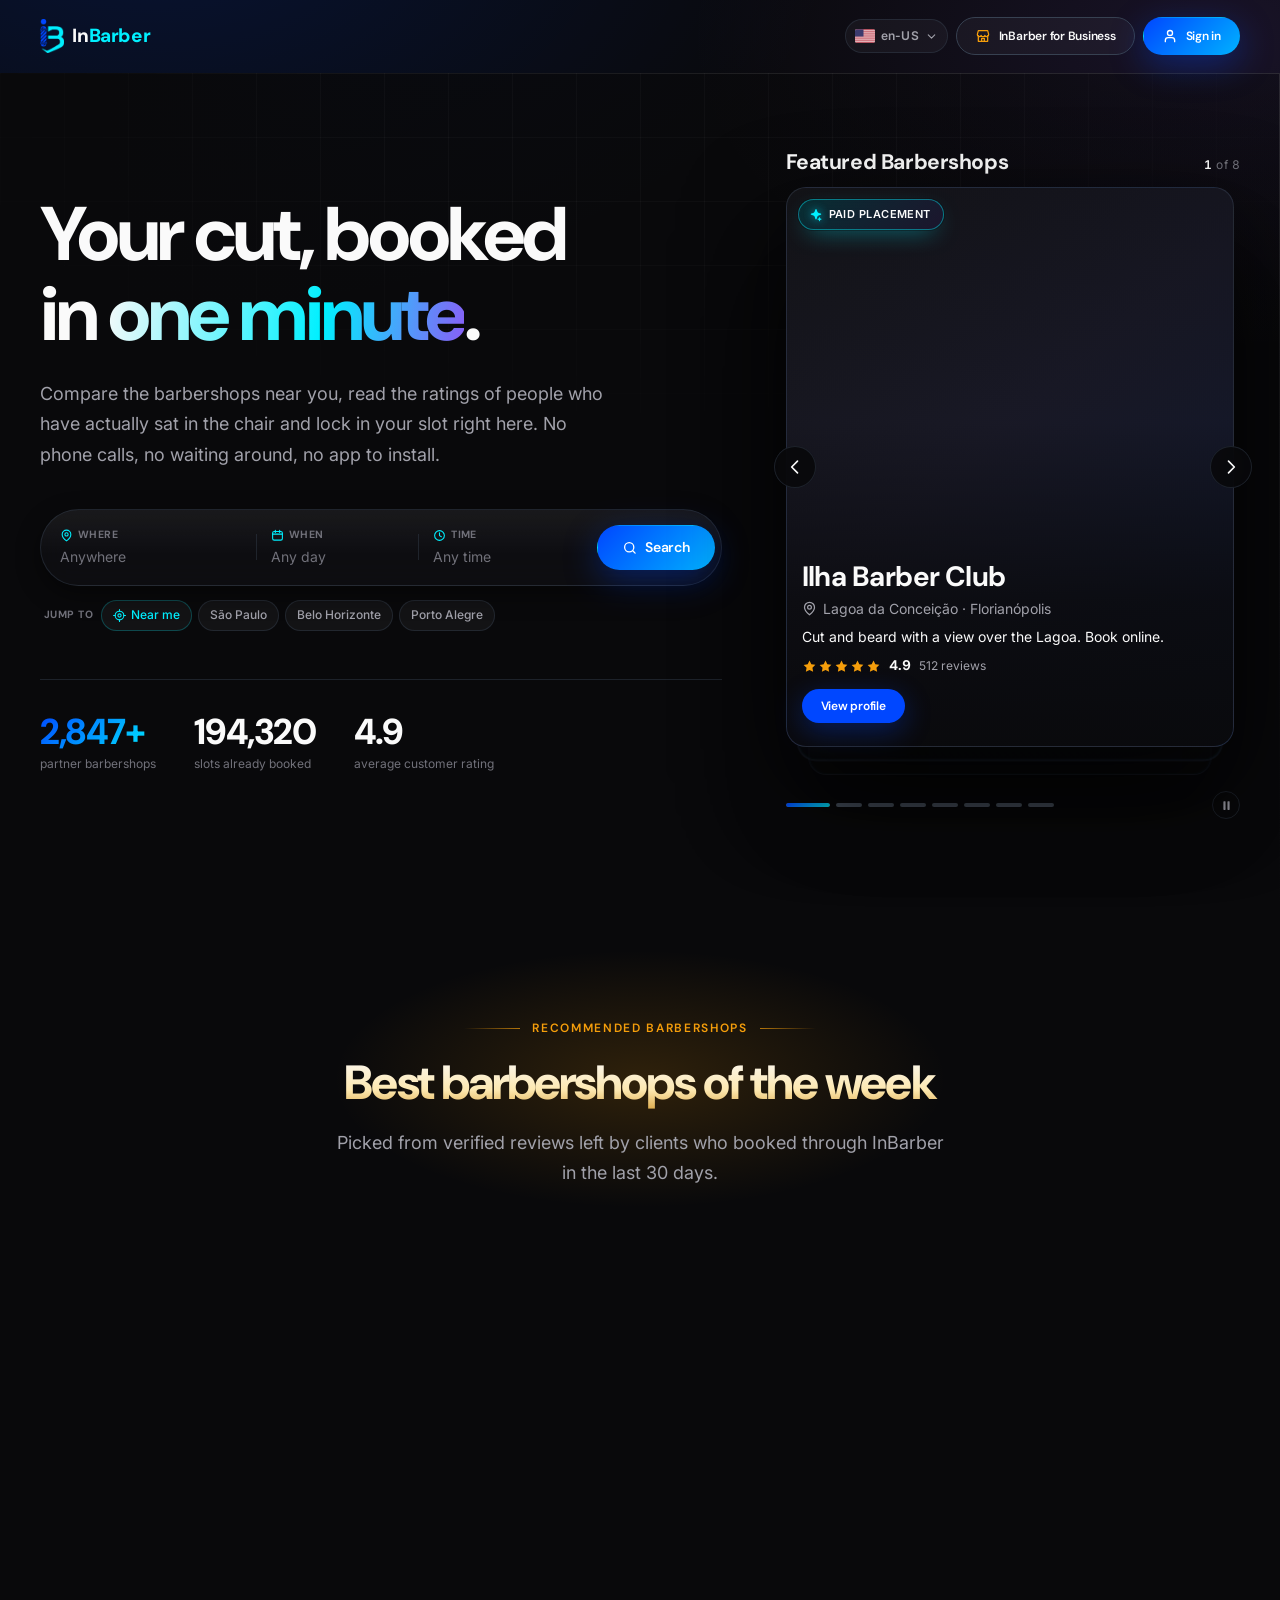
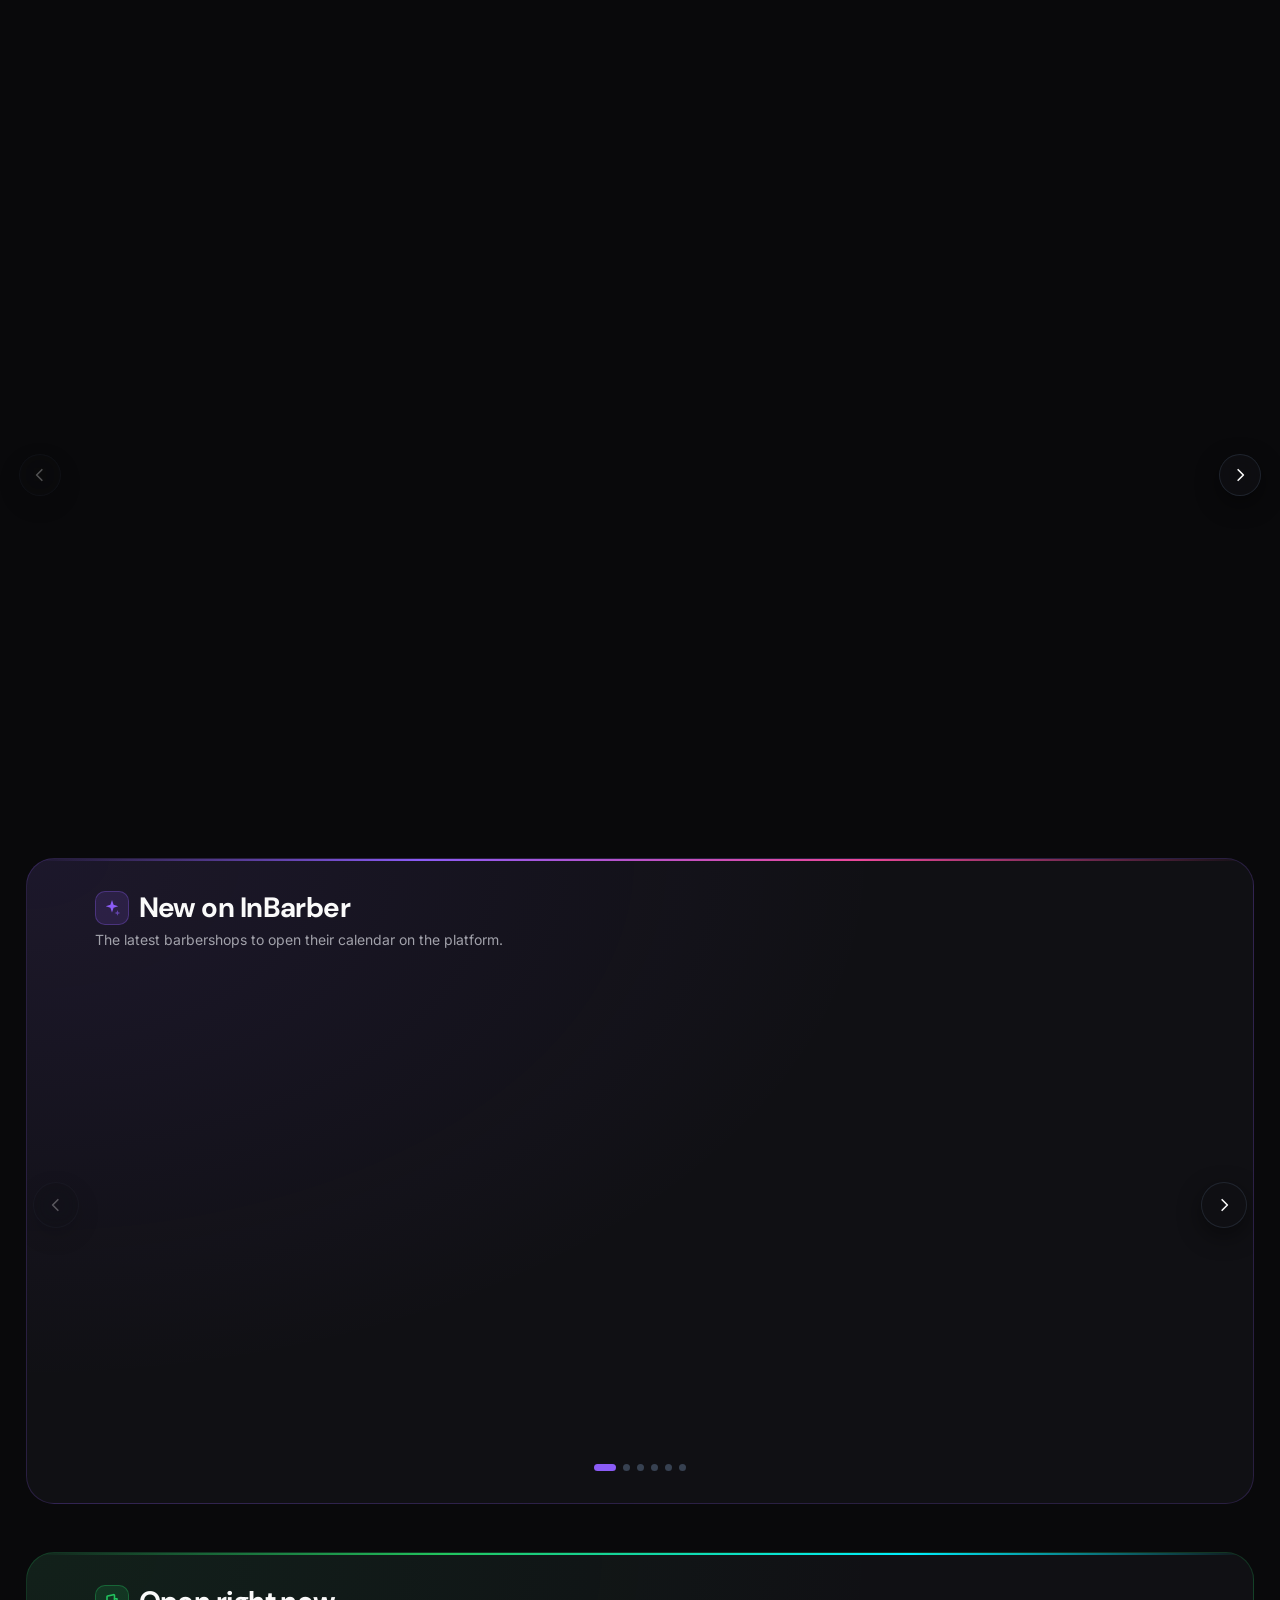
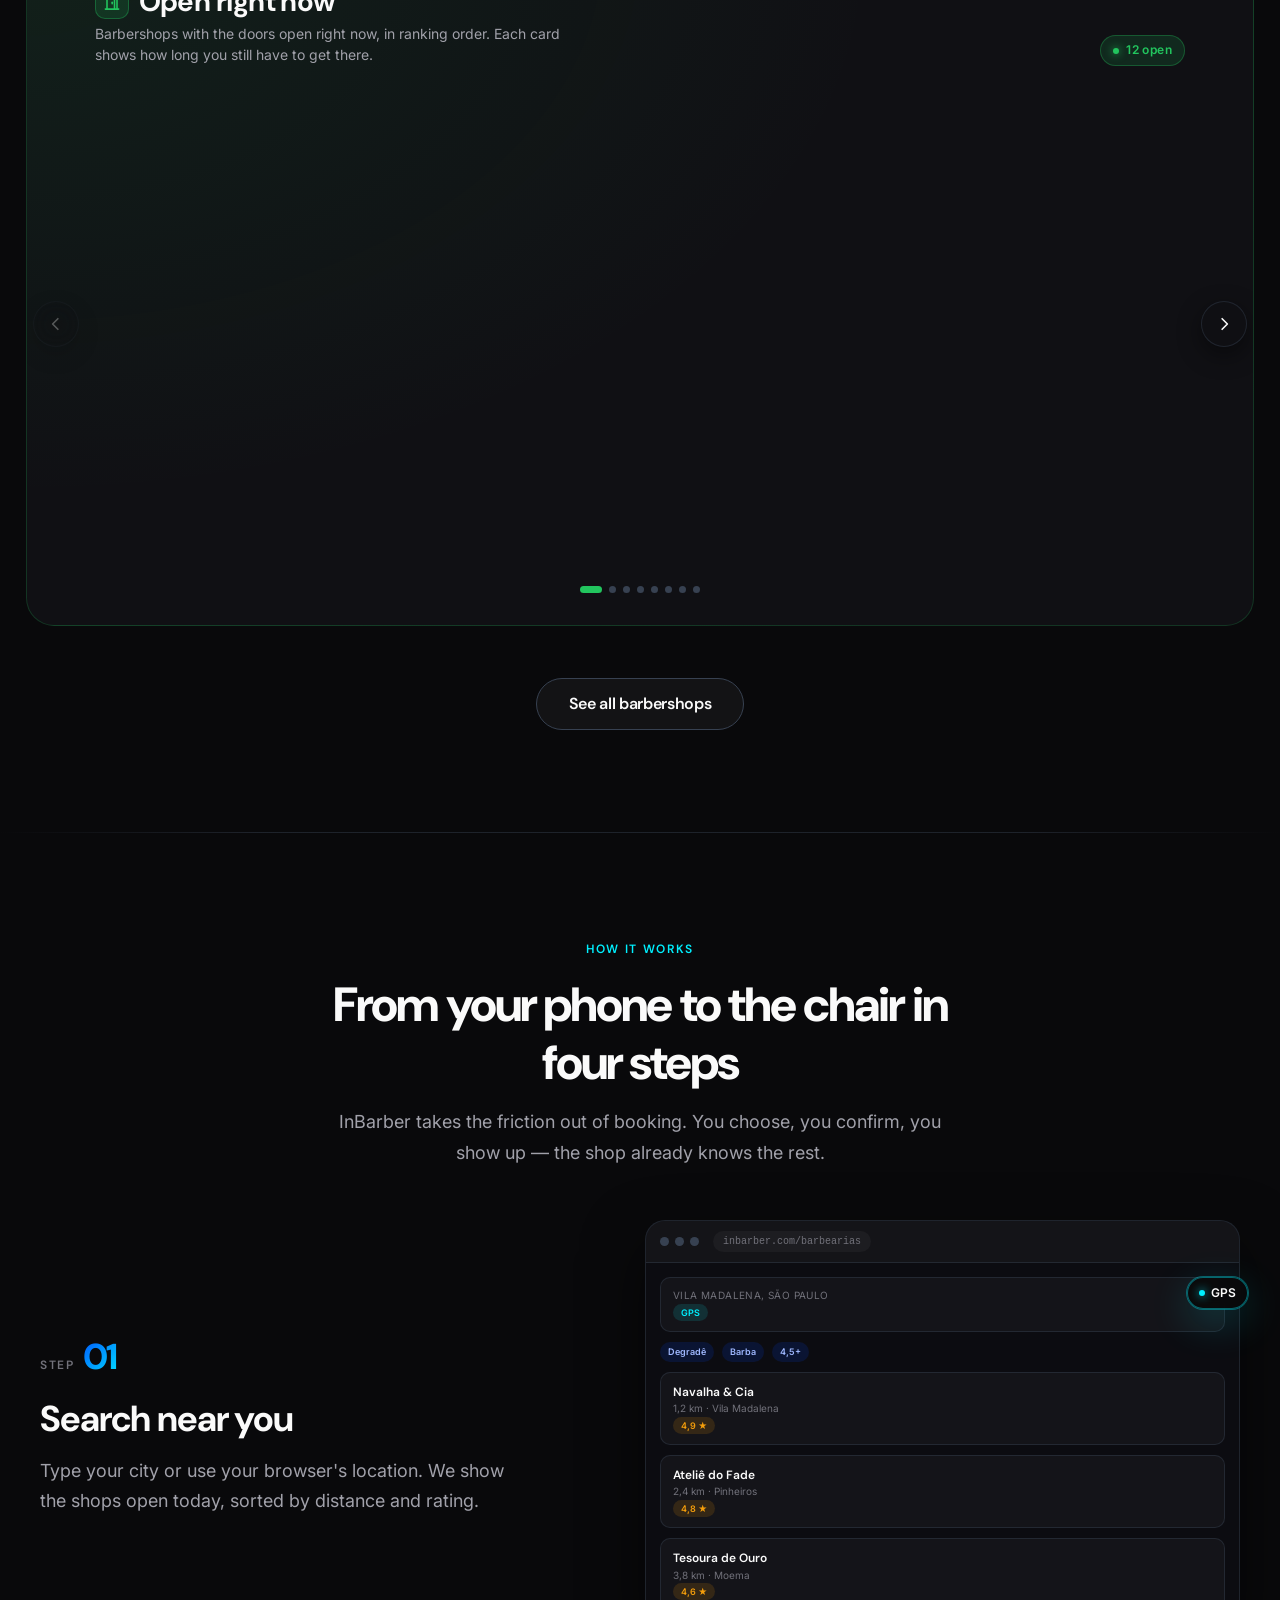
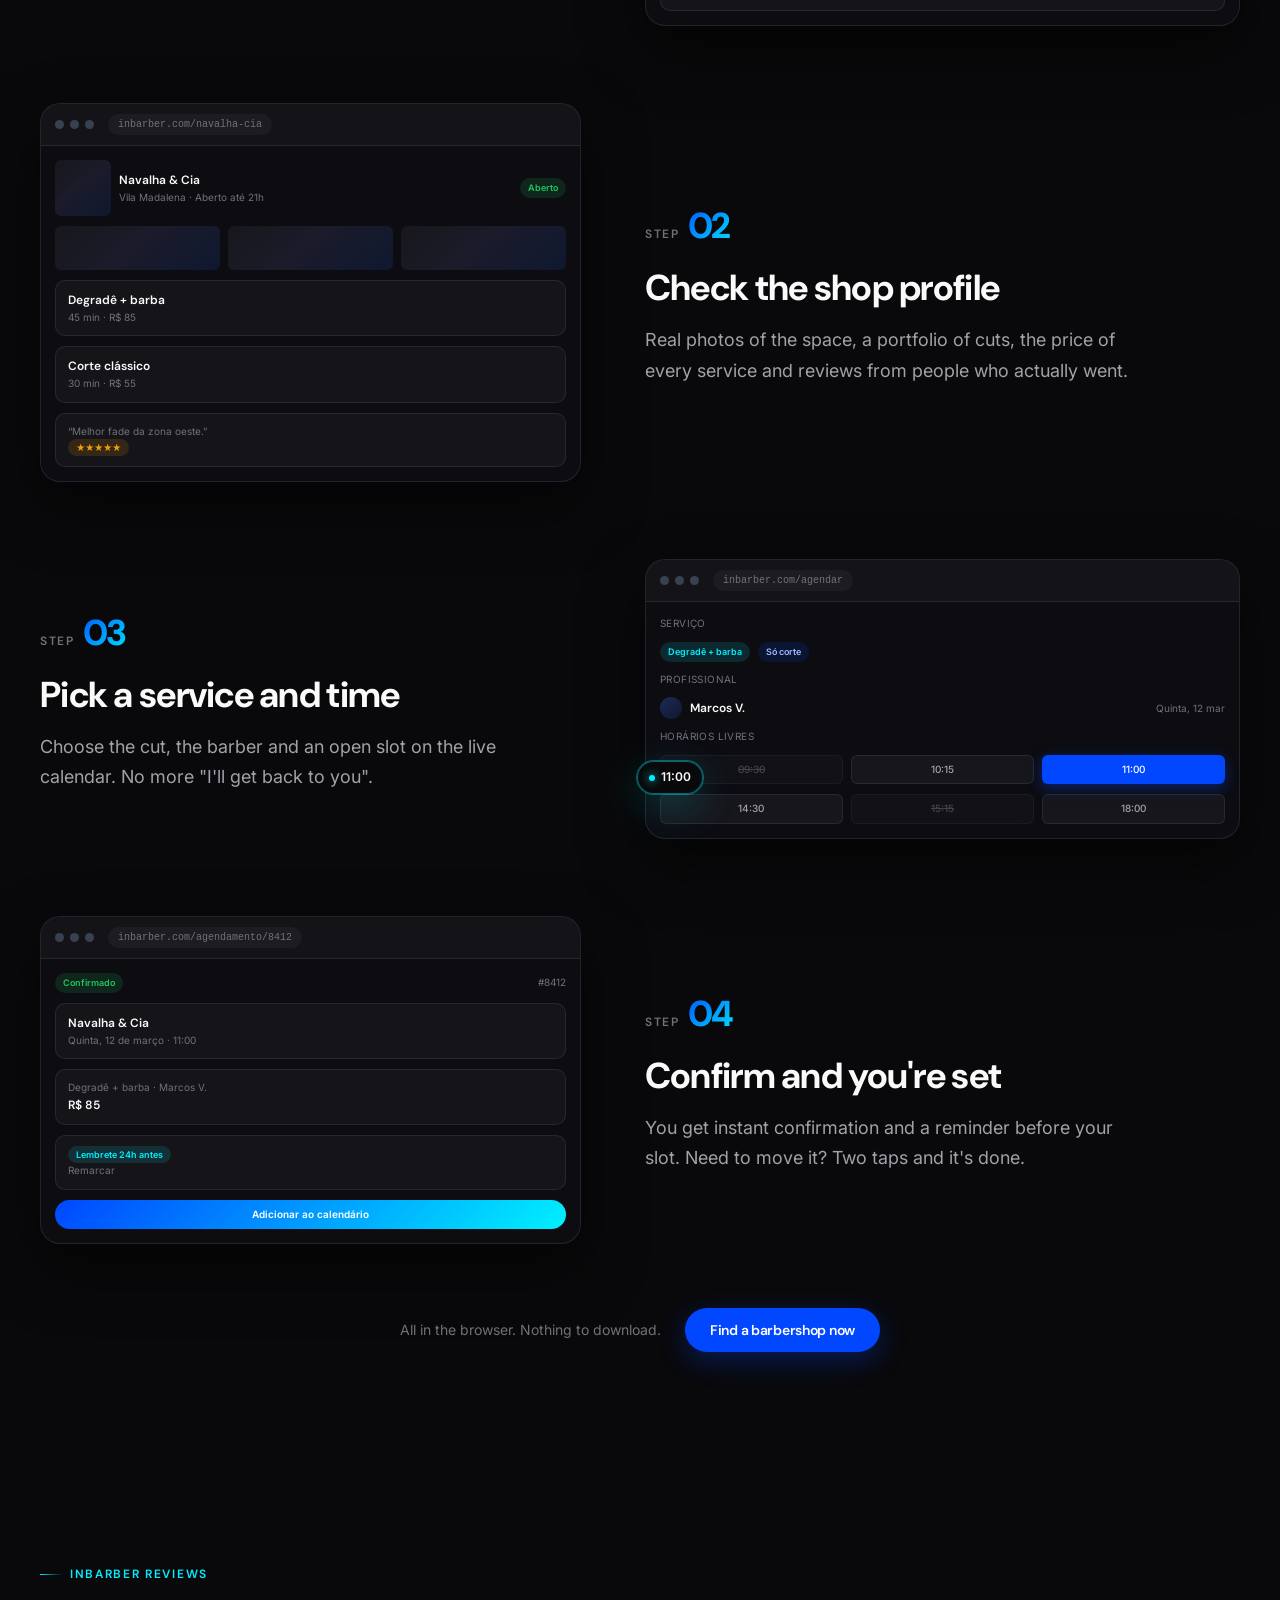
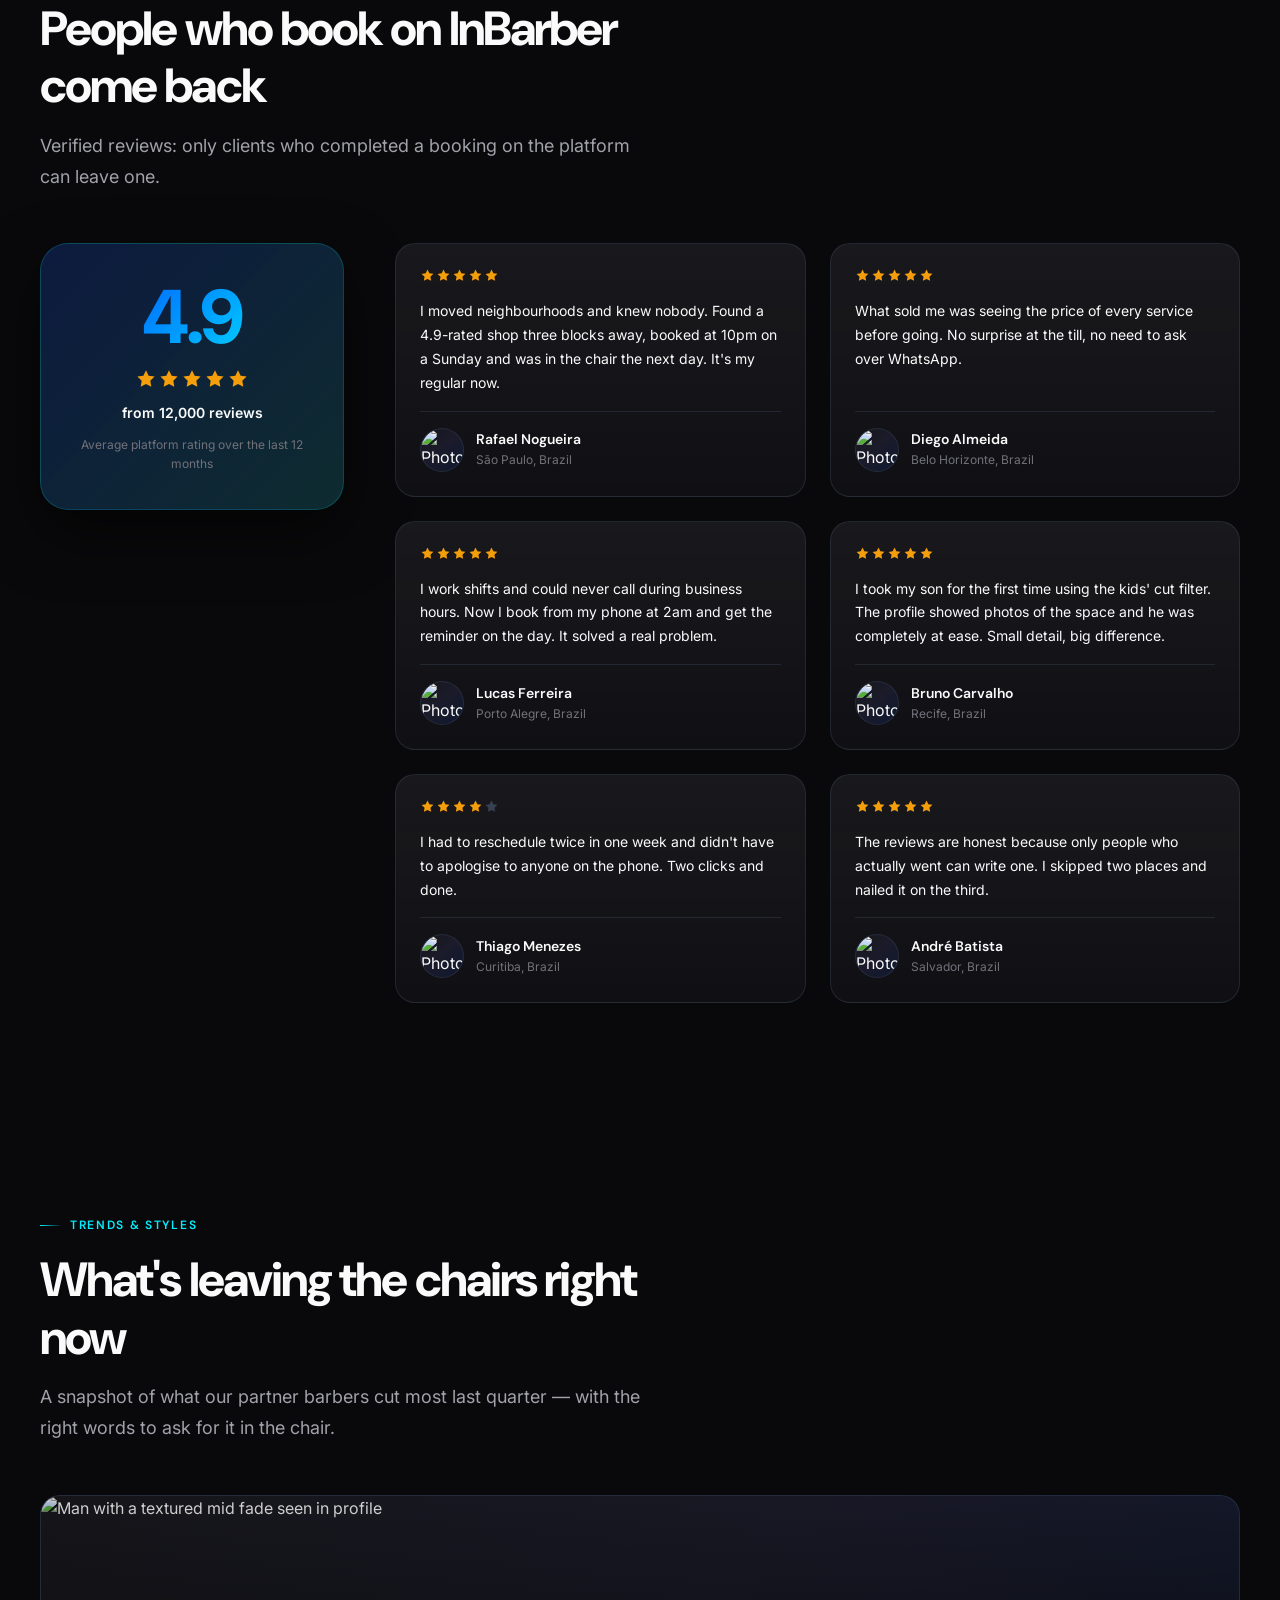
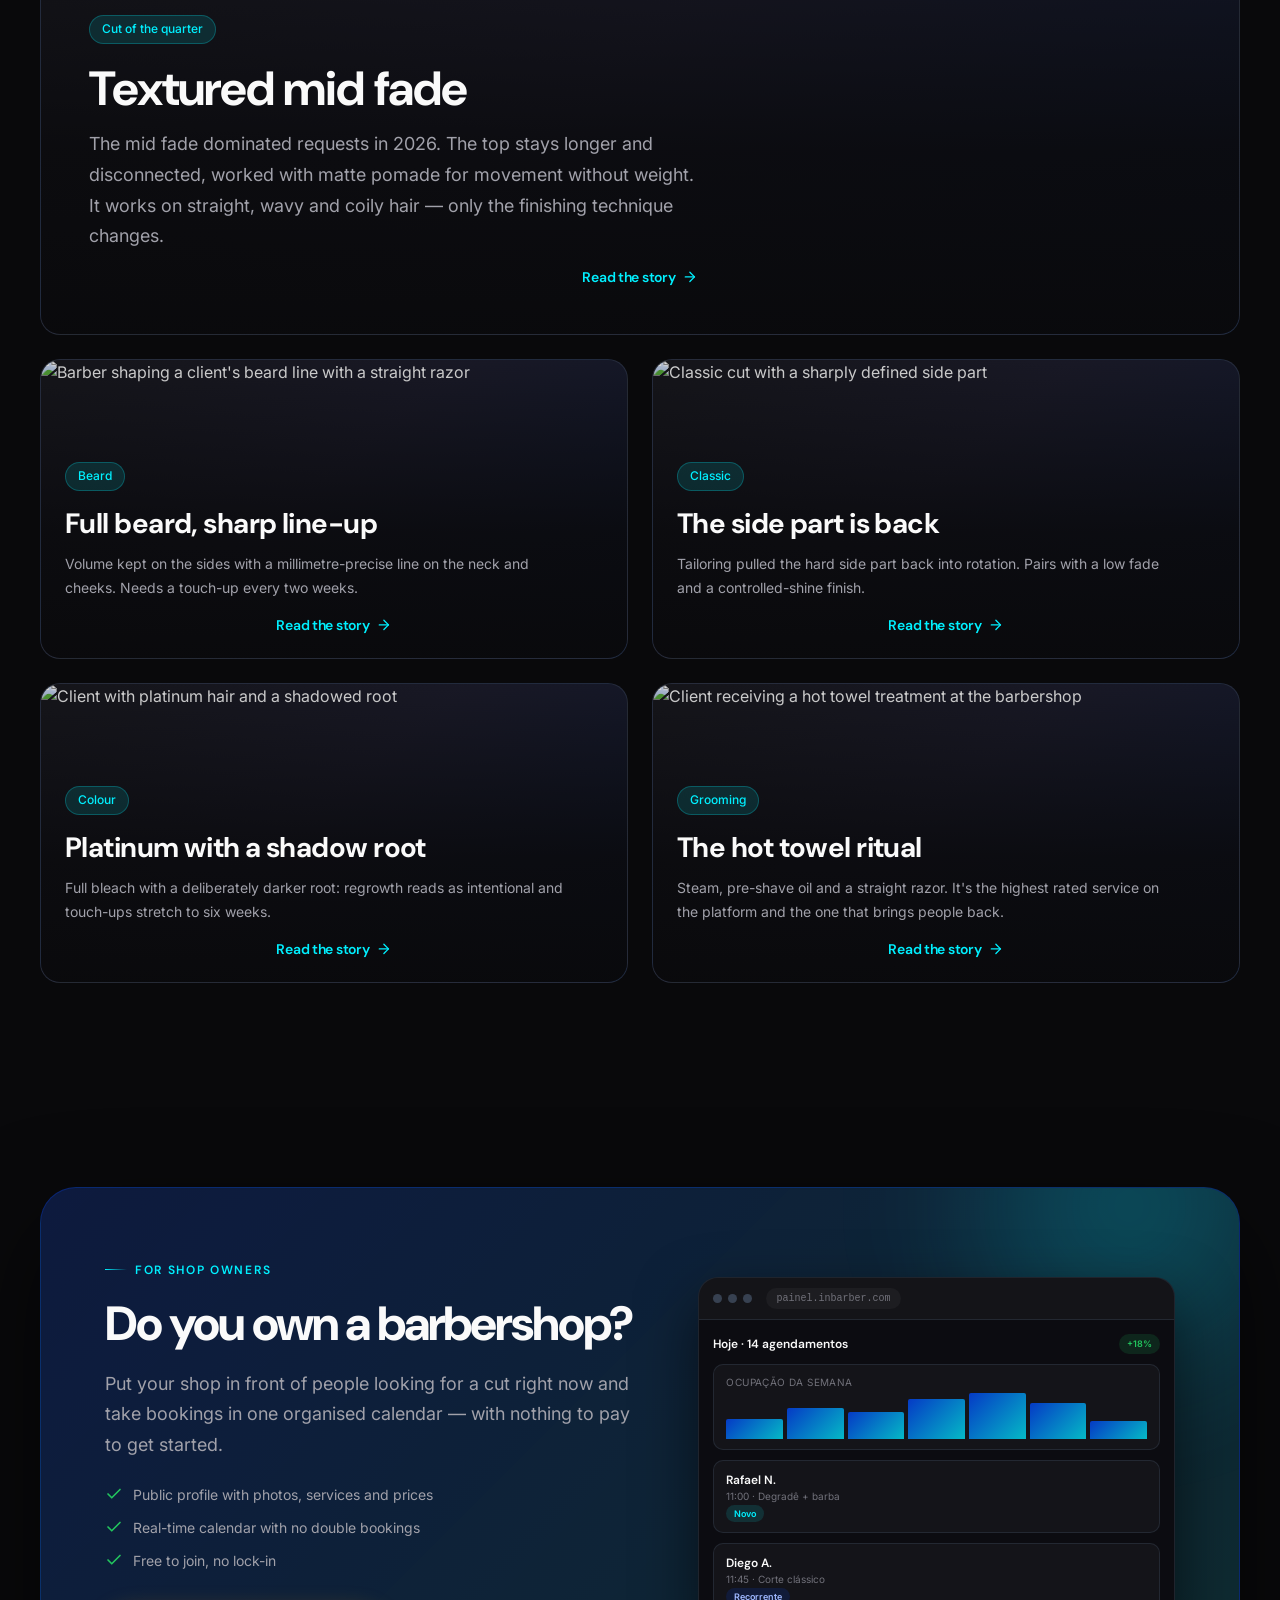
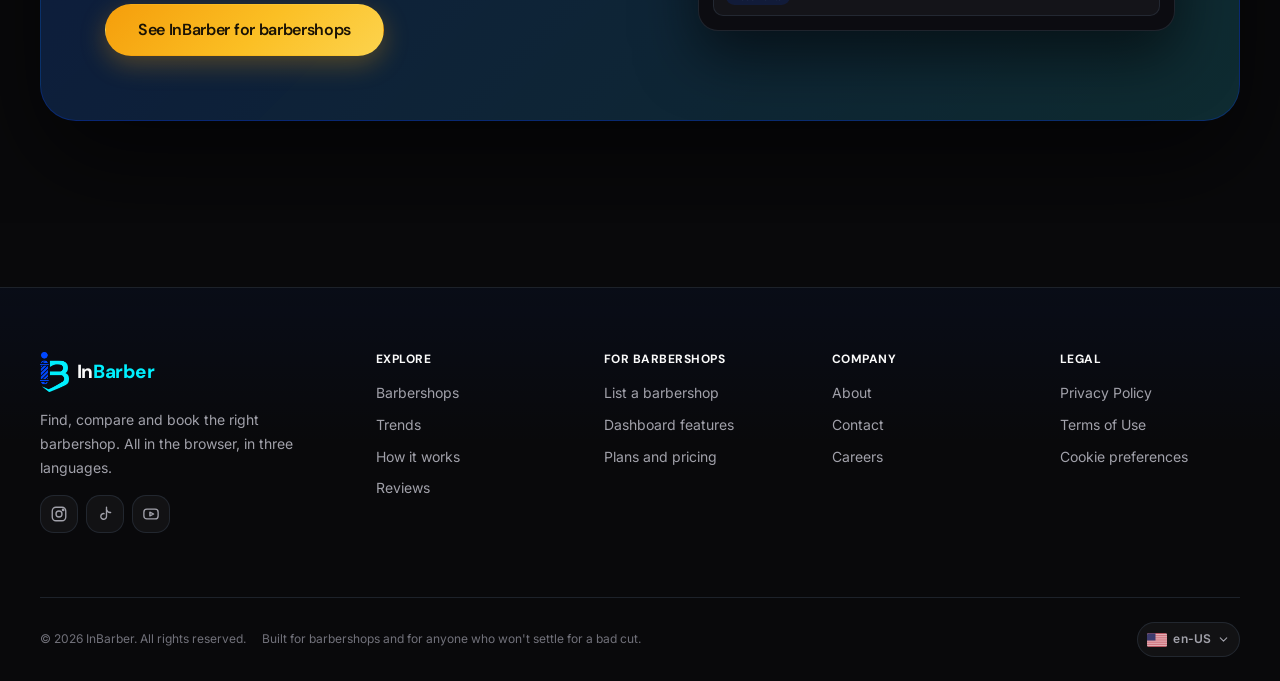
==== commit dccb6b59: "Teste de integração com Discord e modificações nas seçõe de barbearias." ====
--- a/index.html
+++ b/index.html
@@ -255,7 +255,28 @@
           <p class="section__subtitle" data-recs-subtitle></p>
         </div>
 
-        <div class="recs" data-featured-shops></div>
+        <!-- O ranking tem duas peças: o card de destaque (o #1 da semana, com
+             passagem de fotos no hover) e o trilho horizontal com o restante
+             da lista, em uma linha só. Ambos são montados por js/main.js. -->
+        <div class="recs" role="group" data-featured-shops>
+          <div class="recs__hero" data-recs-hero></div>
+
+          <div class="recs__viewport">
+            <button type="button" class="rail-btn rail-btn--edge rail-btn--prev" data-recs-prev
+                    data-i18n-attr="aria-label:recs.prev" hidden>
+              <svg viewBox="0 0 24 24" fill="none" stroke="currentColor" stroke-width="2.2" stroke-linecap="round" stroke-linejoin="round" aria-hidden="true"><path d="m14.5 5-7 7 7 7"/></svg>
+            </button>
+
+            <ul class="recs__rail" data-recs-shops aria-describedby="recs-hint"></ul>
+
+            <button type="button" class="rail-btn rail-btn--edge rail-btn--next" data-recs-next
+                    data-i18n-attr="aria-label:recs.next" hidden>
+              <svg viewBox="0 0 24 24" fill="none" stroke="currentColor" stroke-width="2.2" stroke-linecap="round" stroke-linejoin="round" aria-hidden="true"><path d="m9.5 5 7 7-7 7"/></svg>
+            </button>
+          </div>
+
+          <p class="visually-hidden" id="recs-hint" data-i18n="recs.railHint"></p>
+        </div>
 
         <!-- ================================================================
              Novas na InBarber
@@ -305,6 +326,12 @@
              barbearias com as portas abertas neste momento, ordenadas pelo
              mesmo mérito do ranking, e o próximo horário livre já é um link
              de agendamento.
+
+             Mesmo trilho horizontal do bloco de novas — uma linha só, setas,
+             arrasto, teclado e pontos —, porque a pergunta aqui é "onde dá
+             para cortar agora?" e percorrer é mais rápido do que rolar. O que
+             muda é o acento verde e o que cada card mostra: até que horas a
+             barbearia fica aberta e o próximo horário livre.
              ================================================================ -->
         <div class="open" data-open-block data-reveal aria-labelledby="open-title">
           <div class="open__header">
@@ -323,7 +350,22 @@
             </p>
           </div>
 
-          <ul class="open__grid" data-open-shops></ul>
+          <div class="open__viewport">
+            <button type="button" class="rail-btn rail-btn--edge rail-btn--prev" data-open-prev
+                    data-i18n-attr="aria-label:open.prev" hidden>
+              <svg viewBox="0 0 24 24" fill="none" stroke="currentColor" stroke-width="2.2" stroke-linecap="round" stroke-linejoin="round" aria-hidden="true"><path d="m14.5 5-7 7 7 7"/></svg>
+            </button>
+
+            <ul class="open__rail" data-open-shops aria-describedby="open-hint"></ul>
+
+            <button type="button" class="rail-btn rail-btn--edge rail-btn--next" data-open-next
+                    data-i18n-attr="aria-label:open.next" hidden>
+              <svg viewBox="0 0 24 24" fill="none" stroke="currentColor" stroke-width="2.2" stroke-linecap="round" stroke-linejoin="round" aria-hidden="true"><path d="m9.5 5 7 7-7 7"/></svg>
+            </button>
+          </div>
+
+          <p class="visually-hidden" id="open-hint" data-i18n="open.railHint"></p>
+          <div class="open__dots" data-open-dots hidden></div>
           <p class="open__empty" data-open-empty data-i18n="open.empty" hidden></p>
         </div>
 
--- a/css/recomendadas.css
+++ b/css/recomendadas.css
@@ -3,10 +3,11 @@
 
    Três listas na mesma seção da home, com pesos visuais diferentes:
 
-     .rec-hero   card de destaque (#1 do ranking), duas colunas no desktop
-     .rec-card   cards #2 em diante, em grade
+     .rec-hero   card de destaque (#1 do ranking), duas colunas no desktop,
+                 com as fotos do salão passando enquanto o cursor está em cima
+     .rec-card   cards #2 em diante, em trilho horizontal de uma linha
      .news-*     trilho horizontal das barbearias que acabaram de entrar
-     .open-*     grade horizontal de quem está aberto neste momento
+     .open-*     trilho horizontal de quem está aberto neste momento
 
    Acentos: dourado para o ranking (mérito), violeta para o que é novo,
    verde para o que está aberto agora.
@@ -80,10 +81,71 @@
   gap: var(--space-lg);
 }
 
-.recs__grid {
-  display: grid;
-  grid-template-columns: repeat(auto-fill, minmax(min(100%, 270px), 1fr));
-  gap: var(--space-lg);
+/* O destaque deixou de ocupar a largura toda da seção: ele é um card, não um
+   banner, e encolhido sobra espaço para o trilho abaixo respirar. */
+.recs__hero {
+  display: block;
+}
+
+/* Trilho das demais recomendadas: uma linha só, percorrida pelas setas, pelo
+   arrasto e pelas setas do teclado. A grade de duas fileiras empurrava a
+   seção inteira para baixo; o trilho mostra mais barbearias sem custar
+   altura de página. */
+.recs__viewport {
+  position: relative;
+  --rail-btn-size: 42px;
+  --rail-btn-inset: -21px;
+}
+
+.recs__rail {
+  display: flex;
+  gap: var(--space-md);
+  /* Mesmo motivo do trilho de novas: o respiro é padding para a sombra do
+     hover não ser cortada, e o eixo vertical fica travado. */
+  padding: 0.75rem 0.25rem var(--space-md);
+  margin: -0.75rem -0.25rem 0;
+  overflow-x: auto;
+  overflow-y: hidden;
+  overscroll-behavior-x: contain;
+  scroll-snap-type: x mandatory;
+  scrollbar-width: thin;
+  scrollbar-color: rgba(0, 240, 255, 0.45) transparent;
+  -webkit-overflow-scrolling: touch;
+}
+
+.recs__rail::-webkit-scrollbar {
+  height: 6px;
+}
+
+.recs__rail::-webkit-scrollbar-thumb {
+  background: rgba(0, 240, 255, 0.45);
+  border-radius: var(--radius-pill);
+}
+
+.recs__rail:focus-visible {
+  outline: 2px solid var(--color-secondary);
+  outline-offset: 4px;
+  border-radius: var(--radius-md);
+}
+
+.recs__rail.is-dragging {
+  cursor: grabbing;
+  scroll-snap-type: none;
+  scroll-behavior: auto;
+}
+
+.recs__rail.is-dragging .rec-card {
+  cursor: grabbing;
+}
+
+.recs-item {
+  display: flex;
+  flex: 0 0 min(78vw, 286px);
+  scroll-snap-align: start;
+}
+
+.recs-item > .rec-card {
+  width: 100%;
 }
 
 /* ==========================================================================
@@ -289,6 +351,10 @@
    5. CARD DE DESTAQUE — #1 DO RANKING
    ========================================================================== */
 .rec-hero {
+  /* Tempo de cada foto na tela enquanto o cursor está em cima. O mesmo valor
+     está em js/main.js (HERO_PHOTO_MS): a barra de progresso daqui e o
+     relógio de lá precisam contar o mesmo. */
+  --hero-photo-duration: 1400ms;
   position: relative;
   display: grid;
   grid-template-columns: minmax(0, 1fr);
@@ -325,15 +391,84 @@
   background: var(--gradient-image-fallback);
 }
 
-.rec-hero__media img {
+/* ----------------------------------------------------------------------
+   Galeria do destaque
+
+   Parado, o card mostra a capa. Com o cursor em cima (ou com o foco dentro
+   dele), as demais fotos do salão passam sozinhas: cada uma entra por
+   fusão, e a régua no alto diz quantas são e em qual delas se está — o
+   mesmo contrato visual de um álbum de stories, que todo mundo já sabe ler.
+   ---------------------------------------------------------------------- */
+.rec-hero__gallery {
+  position: absolute;
+  inset: 0;
+}
+
+.rec-hero__photo {
+  position: absolute;
+  inset: 0;
   width: 100%;
   height: 100%;
   object-fit: cover;
-  transition: transform var(--duration-slower) var(--ease-out);
-}
-
-.rec-hero:hover .rec-hero__media img {
-  transform: scale(1.04);
+  opacity: 0;
+  transition:
+    opacity var(--duration-slow) var(--ease-out),
+    transform 1.8s linear;
+}
+
+.rec-hero__photo.is-active {
+  opacity: 1;
+}
+
+/* O leve avanço na foto ativa dá a sensação de a galeria estar rodando, e
+   não de as imagens simplesmente trocarem de lugar. */
+.rec-hero.is-playing .rec-hero__photo.is-active {
+  transform: scale(1.05);
+}
+
+.rec-hero__progress {
+  position: absolute;
+  top: 0.625rem;
+  right: 0.75rem;
+  left: 0.75rem;
+  z-index: 3;
+  display: flex;
+  gap: 4px;
+  opacity: 0;
+  transition: opacity var(--duration-base) var(--ease-out);
+}
+
+.rec-hero:hover .rec-hero__progress,
+.rec-hero:focus-within .rec-hero__progress {
+  opacity: 1;
+}
+
+.rec-hero__progress-bar {
+  flex: 1;
+  height: 3px;
+  overflow: hidden;
+  background: rgba(250, 250, 250, 0.3);
+  border-radius: var(--radius-pill);
+}
+
+.rec-hero__progress-bar i {
+  display: block;
+  width: 0;
+  height: 100%;
+  background: var(--gradient-gold);
+}
+
+.rec-hero__progress-bar.is-done i {
+  width: 100%;
+}
+
+.rec-hero.is-playing .rec-hero__progress-bar.is-current i {
+  animation: rec-hero-photo var(--hero-photo-duration) linear forwards;
+}
+
+@keyframes rec-hero-photo {
+  from { width: 0; }
+  to { width: 100%; }
 }
 
 .rec-hero__media::after {
@@ -347,14 +482,14 @@
 /* Coroa: o lugar do primeiro colocado, no lugar do antigo numeral. */
 .rec-hero__medal {
   position: absolute;
-  top: var(--space-md);
+  top: var(--space-lg);
   left: var(--space-md);
   z-index: 2;
   display: inline-flex;
   align-items: center;
   justify-content: center;
-  width: 52px;
-  height: 52px;
+  width: 44px;
+  height: 44px;
   color: var(--color-text-inverse);
   background: var(--gradient-gold);
   border-radius: 50%;
@@ -362,8 +497,8 @@
 }
 
 .rec-hero__medal svg {
-  width: 26px;
-  height: 26px;
+  width: 22px;
+  height: 22px;
 }
 
 .rec-hero__status {
@@ -407,7 +542,7 @@
 
 .rec-hero__name {
   font-family: var(--font-display);
-  font-size: var(--text-2xl);
+  font-size: var(--text-xl);
   font-weight: var(--weight-bold);
   line-height: var(--leading-snug);
   letter-spacing: var(--tracking-tight);
@@ -428,7 +563,7 @@
 }
 
 .rec-hero__metrics li {
-  padding: var(--space-sm) var(--space-md);
+  padding: var(--space-xs) var(--space-sm);
   background: var(--color-bg-surface);
   border: 1px solid var(--color-border-subtle);
   border-radius: var(--radius-md);
@@ -437,7 +572,7 @@
 .rec-hero__metrics strong {
   display: block;
   font-family: var(--font-display);
-  font-size: var(--text-xl);
+  font-size: var(--text-lg);
   font-weight: var(--weight-bold);
   line-height: 1.1;
   letter-spacing: var(--tracking-tight);
@@ -586,6 +721,8 @@
    dourado continua sendo só do ranking.
    ========================================================================== */
 .news {
+  --rail-btn-size: 42px;
+  --rail-btn-inset: -21px;
   position: relative;
   padding: clamp(1.25rem, 3vw, 2rem);
   margin-top: clamp(2.5rem, 5vw, 4rem);
@@ -713,8 +850,8 @@
   display: inline-flex;
   align-items: center;
   justify-content: center;
-  width: 40px;
-  height: 40px;
+  width: var(--rail-btn-size, 42px);
+  height: var(--rail-btn-size, 42px);
   color: var(--color-text);
   background: var(--color-bg-surface);
   border: 1px solid var(--color-border-subtle);
@@ -743,7 +880,12 @@
 
 /* Setas nas laterais do trilho: ficam sempre à vista no desktop, onde não há
    gesto de arrastar com o dedo. No celular o trilho se rola com o polegar e
-   as setas dariam menos espaço ao card. */
+   as setas dariam menos espaço ao card.
+
+   A distância até o trilho é --rail-btn-inset, definida por cada bloco: nos
+   painéis de "Novas" e "Abertas agora" as setas ficam inteiramente fora do
+   trilho, no respiro da moldura; no trilho das recomendadas, que não tem
+   moldura, elas encostam na borda. */
 .rail-btn--edge {
   position: absolute;
   top: 50%;
@@ -757,11 +899,11 @@
 }
 
 .rail-btn--prev {
-  left: -18px;
+  left: var(--rail-btn-inset, -18px);
 }
 
 .rail-btn--next {
-  right: -18px;
+  right: var(--rail-btn-inset, -18px);
 }
 
 .news__rail {
@@ -994,6 +1136,8 @@
    e virava uma tira estreita que cortava rostos.
    ========================================================================== */
 .open {
+  --rail-btn-size: 42px;
+  --rail-btn-inset: -21px;
   position: relative;
   padding: clamp(1.25rem, 3vw, 2rem);
   margin-top: clamp(2rem, 4vw, 3rem);
@@ -1013,10 +1157,6 @@
   left: 0;
   height: 2px;
   background: linear-gradient(90deg, rgba(34, 197, 94, 0) 0%, var(--color-success) 34%, var(--color-secondary) 72%, rgba(0, 240, 255, 0) 100%);
-}
-
-.open--empty .open__grid {
-  display: none;
 }
 
 .open__header {
@@ -1084,25 +1224,110 @@
   border-radius: var(--radius-lg);
 }
 
-/* Uma coluna por padrão: o card é horizontal e precisa de largura para caber
-   foto, descrição e horário sem espremer nada. Duas colunas só quando sobra
-   espaço de verdade (ver bloco 9). */
-.open__grid {
-  display: grid;
-  grid-template-columns: minmax(0, 1fr);
+/* ----------------------------------------------------------------------
+   Trilho
+
+   Mesmo mecanismo do bloco de novas — o controlador de trilho em
+   js/main.js é o mesmo —, com o acento verde da categoria no lugar do
+   violeta: barra de rolagem, foco e pontos mudam de cor, e nada mais.
+   ---------------------------------------------------------------------- */
+.open__viewport {
+  position: relative;
+}
+
+.open__rail {
+  display: flex;
   gap: var(--space-md);
+  padding: 0.75rem 0.25rem var(--space-md);
+  margin: -0.75rem -0.25rem 0;
+  overflow-x: auto;
+  overflow-y: hidden;
+  overscroll-behavior-x: contain;
+  scroll-snap-type: x mandatory;
+  scrollbar-width: thin;
+  scrollbar-color: rgba(34, 197, 94, 0.5) transparent;
+  -webkit-overflow-scrolling: touch;
+}
+
+.open__rail::-webkit-scrollbar {
+  height: 6px;
+}
+
+.open__rail::-webkit-scrollbar-thumb {
+  background: rgba(34, 197, 94, 0.5);
+  border-radius: var(--radius-pill);
+}
+
+.open__rail:focus-visible {
+  outline: 2px solid var(--color-secondary);
+  outline-offset: 4px;
+  border-radius: var(--radius-md);
+}
+
+.open__rail.is-dragging {
+  cursor: grabbing;
+  scroll-snap-type: none;
+  scroll-behavior: auto;
+}
+
+.open__rail.is-dragging .open-card {
+  cursor: grabbing;
+}
+
+.open--empty .open__viewport,
+.open--empty .open__dots {
+  display: none;
+}
+
+.open__dots {
+  display: flex;
+  justify-content: center;
+  gap: 0.4375rem;
+  margin-top: var(--space-md);
+}
+
+.open__dot {
+  width: 7px;
+  height: 7px;
+  padding: 0;
+  cursor: pointer;
+  background: var(--color-border);
+  border: none;
+  border-radius: var(--radius-pill);
+  transition:
+    width var(--duration-base) var(--ease-out),
+    background-color var(--duration-base) var(--ease-out);
+}
+
+.open__dot:hover {
+  background: var(--color-border-strong);
+}
+
+.open__dot.is-current {
+  width: 22px;
+  background: var(--color-success);
 }
 
 /* ----------------------------------------------------------------------
    Card
+
+   O card é irmão do de "Novas na InBarber": mesma proporção de foto, mesma
+   ordem de leitura, mesma altura de linha. O que muda é o que só existe
+   nesta categoria — o selo de "aberta agora" e o aviso de fechamento na
+   foto, a hora de fechar em verde e o próximo horário livre ocupando uma
+   faixa inteira, porque é ele que a lista veio responder.
    ---------------------------------------------------------------------- */
+.open-item {
+  flex: 0 0 min(80vw, 292px);
+  scroll-snap-align: start;
+}
+
 .open-card {
   position: relative;
-  display: grid;
-  grid-template-columns: 132px minmax(0, 1fr);
-  gap: var(--space-md);
+  display: flex;
+  flex-direction: column;
   height: 100%;
-  padding: var(--space-md);
+  overflow: hidden;
   background: var(--color-bg-surface);
   background-image: var(--gradient-surface);
   border: 1px solid var(--color-border-subtle);
@@ -1114,9 +1339,9 @@
 }
 
 .open-card:hover {
-  transform: translateY(-3px);
+  transform: translateY(-4px);
   border-color: rgba(34, 197, 94, 0.42);
-  box-shadow: var(--shadow-md);
+  box-shadow: var(--shadow-lg);
 }
 
 .open-card:focus-within {
@@ -1124,80 +1349,91 @@
   box-shadow: var(--glow-cyan);
 }
 
-/* Coluna de foto com altura própria: acompanha o card, mas a largura de
-   132–148px mantém um retrato normal (~1:1.7). Antes eram 104px esticados até
-   a altura da fileira — uma tira de 1:2.6 que cortava rostos ao meio. */
 .open-card__media {
   position: relative;
-  align-self: stretch;
-  min-height: 168px;
+  aspect-ratio: 16 / 10;
   overflow: hidden;
   background: var(--gradient-image-fallback);
-  border-radius: var(--radius-md);
-}
-
-/* O <picture> não pode virar uma caixa entre a moldura e a imagem: sem isto o
-   height: 100% do <img> não teria pai com altura definida. */
-.open-card__media picture {
-  display: contents;
 }
 
 .open-card__media img {
   width: 100%;
   height: 100%;
   object-fit: cover;
-  object-position: center;
   transition: transform var(--duration-slow) var(--ease-out);
 }
 
 .open-card:hover .open-card__media img {
-  transform: scale(1.06);
+  transform: scale(1.05);
 }
 
 .open-card__media::after {
   content: "";
   position: absolute;
   inset: 0;
-  background: linear-gradient(180deg, rgba(9, 9, 11, 0) 42%, rgba(9, 9, 11, 0.82) 100%);
+  background: linear-gradient(180deg, rgba(9, 9, 11, 0.55) 0%, rgba(9, 9, 11, 0) 52%);
   pointer-events: none;
 }
 
-/* O selo de "aberta agora" foi para cima da foto: libera uma linha do corpo
-   e amarra o estado à imagem, como nos outros cards do site. */
+/* O selo fica onde o de "Novo" fica no card das novas: mesmo canto, mesma
+   altura, para que as duas listas se leiam como uma família. */
 .open-card__live {
   position: absolute;
-  right: 0.375rem;
-  bottom: 0.375rem;
-  left: 0.375rem;
+  top: var(--space-sm);
+  left: var(--space-sm);
   z-index: 2;
   display: inline-flex;
   align-items: center;
-  justify-content: center;
   gap: 0.3125rem;
-  padding: 0.25rem 0.5rem;
-  font-size: 0.6875rem;
+  padding: 0.25rem 0.625rem;
+  font-size: var(--text-xs);
   font-weight: var(--weight-bold);
   letter-spacing: var(--tracking-wide);
+  text-transform: uppercase;
   color: var(--color-success);
   background: rgba(9, 9, 11, 0.72);
-  border: 1px solid rgba(34, 197, 94, 0.4);
+  border: 1px solid rgba(34, 197, 94, 0.45);
   border-radius: var(--radius-pill);
   backdrop-filter: blur(8px);
   -webkit-backdrop-filter: blur(8px);
 }
 
+.open-card__live .badge__dot {
+  background: currentColor;
+}
+
+/* Só aparece quando falta pouco para fechar. É âmbar, e não verde: a cor
+   avisa que a janela está se fechando sem contradizer o selo ao lado. */
+.open-card__soon {
+  position: absolute;
+  right: var(--space-sm);
+  bottom: var(--space-sm);
+  z-index: 2;
+  display: inline-flex;
+  align-items: center;
+  gap: 0.3125rem;
+  padding: 0.25rem 0.5625rem;
+  font-size: 0.6875rem;
+  font-weight: var(--weight-bold);
+  color: var(--color-warning);
+  background: rgba(9, 9, 11, 0.76);
+  border: 1px solid rgba(245, 158, 11, 0.45);
+  border-radius: var(--radius-pill);
+  backdrop-filter: blur(8px);
+  -webkit-backdrop-filter: blur(8px);
+}
+
+.open-card__soon svg {
+  width: 12px;
+  height: 12px;
+}
+
 .open-card__body {
   display: flex;
+  flex: 1;
   flex-direction: column;
   gap: 0.4375rem;
-  /* espaço reservado para o coração, no canto superior direito */
-  padding-right: 2.5rem;
-}
-
-.open-card__head {
-  display: flex;
-  flex-direction: column;
-  gap: 0.25rem;
+  padding: var(--space-md);
 }
 
 .open-card__name {
@@ -1205,6 +1441,11 @@
   font-size: var(--text-base);
   font-weight: var(--weight-bold);
   line-height: var(--leading-snug);
+}
+
+.open-card__rating {
+  display: flex;
+  align-items: center;
 }
 
 /* O ícone fica fora do fluxo do texto: antes o pin caía sozinho numa linha
@@ -1256,6 +1497,10 @@
   color: var(--color-success);
 }
 
+.open-card__until--soon {
+  color: var(--color-warning);
+}
+
 .open-card__reason {
   color: var(--color-text-muted);
 }
@@ -1264,36 +1509,45 @@
   color: var(--color-text-subtle);
 }
 
-.open-card__stats {
-  display: flex;
-  flex-wrap: wrap;
-  align-items: baseline;
+/* A faixa do próximo horário é o botão da lista: largura inteira, empurrada
+   para o fim do card pelo margin-top automático, para que todos os cards da
+   fileira terminem no mesmo lugar. */
+.open-card__slot {
+  flex-direction: row;
+  align-items: center;
   justify-content: space-between;
   gap: var(--space-xs);
-  padding-top: var(--space-xs);
+  padding: 0.5rem 0.75rem;
   margin-top: auto;
 }
 
-.open-card__stats .rec-price {
-  text-align: right;
+.open-card__slot .rec-slot__day {
+  color: var(--color-success);
+}
+
+.open-card:hover .open-card__slot {
+  border-color: rgba(34, 197, 94, 0.45);
 }
 
 .open-card__footer {
   display: flex;
-  flex-wrap: wrap;
-  align-items: center;
+  align-items: flex-end;
   justify-content: space-between;
   gap: var(--space-xs);
   padding-top: var(--space-sm);
   border-top: 1px solid var(--color-border-subtle);
 }
 
-.open-card__slot .rec-slot__day {
-  color: var(--color-success);
-}
-
-.open-card:hover .open-card__slot {
-  border-color: rgba(34, 197, 94, 0.45);
+.open-card__footer .rec-price {
+  text-align: left;
+}
+
+.open-card__footer .rec-price strong {
+  font-size: var(--text-sm);
+}
+
+.open-card__footer .rec-card__cta {
+  font-size: var(--text-xs);
 }
 
 .open-card .rec-services {
@@ -1303,18 +1557,6 @@
 .open-card .rec-services .chip {
   padding: 0.1875rem 0.5rem;
   font-size: 0.6875rem;
-}
-
-.fav-btn--sm {
-  top: var(--space-xs);
-  right: var(--space-xs);
-  width: 32px;
-  height: 32px;
-}
-
-.fav-btn--sm svg {
-  width: 16px;
-  height: 16px;
 }
 
 /* ==========================================================================
@@ -1324,16 +1566,25 @@
   .news-item {
     flex-basis: 268px;
   }
+
+  .recs-item {
+    flex-basis: 286px;
+  }
+
+  .open-item {
+    flex-basis: 292px;
+  }
 }
 
 @media (min-width: 768px) {
   .rec-hero__body {
-    padding: var(--space-xl);
+    padding: var(--space-lg) var(--space-xl);
   }
 
   /* A moldura do trilho ganha respiro lateral para as setas caberem sem
      encostar no card. */
-  .news {
+  .news,
+  .open {
     padding-right: clamp(2rem, 3.5vw, 2.75rem);
     padding-left: clamp(2rem, 3.5vw, 2.75rem);
   }
@@ -1341,20 +1592,17 @@
   .rail-btn--edge {
     display: inline-flex;
   }
-
-  .rail-btn--prev {
-    left: -20px;
-  }
-
-  .rail-btn--next {
-    right: -20px;
-  }
 }
 
 @media (min-width: 900px) {
+  /* O destaque encolheu: duas colunas, mas em uma caixa que não passa de
+     960px e fica centrada na seção. O trilho abaixo é que corre de ponta a
+     ponta — o card do #1 não precisa competir em tamanho para ser o #1. */
   .rec-hero {
-    grid-template-columns: minmax(0, 1.02fr) minmax(0, 1fr);
+    grid-template-columns: minmax(0, 0.92fr) minmax(0, 1fr);
     align-items: stretch;
+    max-width: 960px;
+    margin-inline: auto;
   }
 
   .rec-hero__media {
@@ -1374,57 +1622,49 @@
   }
 }
 
+/* --------------------------------------------------------------------------
+   Painéis largos
+
+   A partir daqui os dois painéis de trilho saem da largura do container e
+   ocupam quase toda a janela: são listas que se percorrem, e cada pixel a
+   mais de largura é um card a mais à vista. A conta desconta a barra de
+   rolagem com folga, então nada escapa para os lados.
+
+   Com a moldura larga, as setas deixam de encostar no trilho: elas passam a
+   ficar inteiramente fora dele, dentro do respiro da moldura.
+   -------------------------------------------------------------------------- */
 @media (min-width: 1024px) {
   .recs {
     gap: var(--space-xl);
   }
 
-  .recs__grid {
-    grid-template-columns: repeat(3, minmax(0, 1fr));
-    gap: var(--space-xl);
-  }
-
   .rec-hero__metrics {
     gap: var(--space-sm);
   }
 
-}
-
-/* Duas colunas só a partir daqui: em 1024px o corpo do card ficava com 200px
-   e a descrição quebrava em tiras de duas linhas. Entre 520 e 1200 o card
-   ocupa a largura toda — e fica bem melhor de ler. */
-@media (min-width: 1200px) {
-  .open__grid {
-    grid-template-columns: repeat(2, minmax(0, 1fr));
-    gap: var(--space-lg);
-  }
-
-  .open-card {
-    grid-template-columns: 148px minmax(0, 1fr);
-  }
-}
-
-/* Abaixo de 520px a foto lateral come metade da largura útil: o card vira uma
-   coluna só, com a foto larga no topo. */
-@media (max-width: 519px) {
-  .open-card {
-    grid-template-columns: minmax(0, 1fr);
-  }
-
-  .open-card__media {
-    align-self: auto;
-    min-height: 0;
-    aspect-ratio: 16 / 10;
-  }
-
-  .open-card__live {
-    right: auto;
-    left: 0.5rem;
-    justify-content: flex-start;
-  }
-
-  .open-card__body {
-    padding-right: 0;
+  .news,
+  .open {
+    --panel-width: min(1560px, 100vw - clamp(2.5rem, 4vw, 5rem));
+    --rail-btn-size: 46px;
+    --rail-btn-inset: calc(-1 * (var(--rail-btn-size) + 1rem));
+    width: var(--panel-width);
+    padding-right: clamp(4.25rem, 5vw, 6rem);
+    padding-left: clamp(4.25rem, 5vw, 6rem);
+    margin-inline: calc(50% - var(--panel-width) / 2);
+  }
+}
+
+@media (min-width: 1440px) {
+  .recs-item {
+    flex-basis: 300px;
+  }
+
+  .news-item {
+    flex-basis: 288px;
+  }
+
+  .open-item {
+    flex-basis: 306px;
   }
 }
 
@@ -1438,15 +1678,22 @@
     transform: none;
   }
 
-  .rec-hero:hover .rec-hero__media img,
   .rec-card:hover .rec-card__media img,
   .news-card:hover .news-card__media img,
   .open-card:hover .open-card__media img,
-  .rec-card:hover .rec-card__cta svg {
+  .rec-card:hover .rec-card__cta svg,
+  .rec-hero.is-playing .rec-hero__photo.is-active {
     transform: none;
   }
 
+  /* Sem passagem automática de fotos, a régua de progresso não teria o que
+     medir — e o card fica na capa, que é o que o JS já faz. */
+  .rec-hero__progress {
+    display: none;
+  }
+
   .news__dot,
+  .open__dot,
   .section-mark--success::after {
     transition: none;
     animation: none;
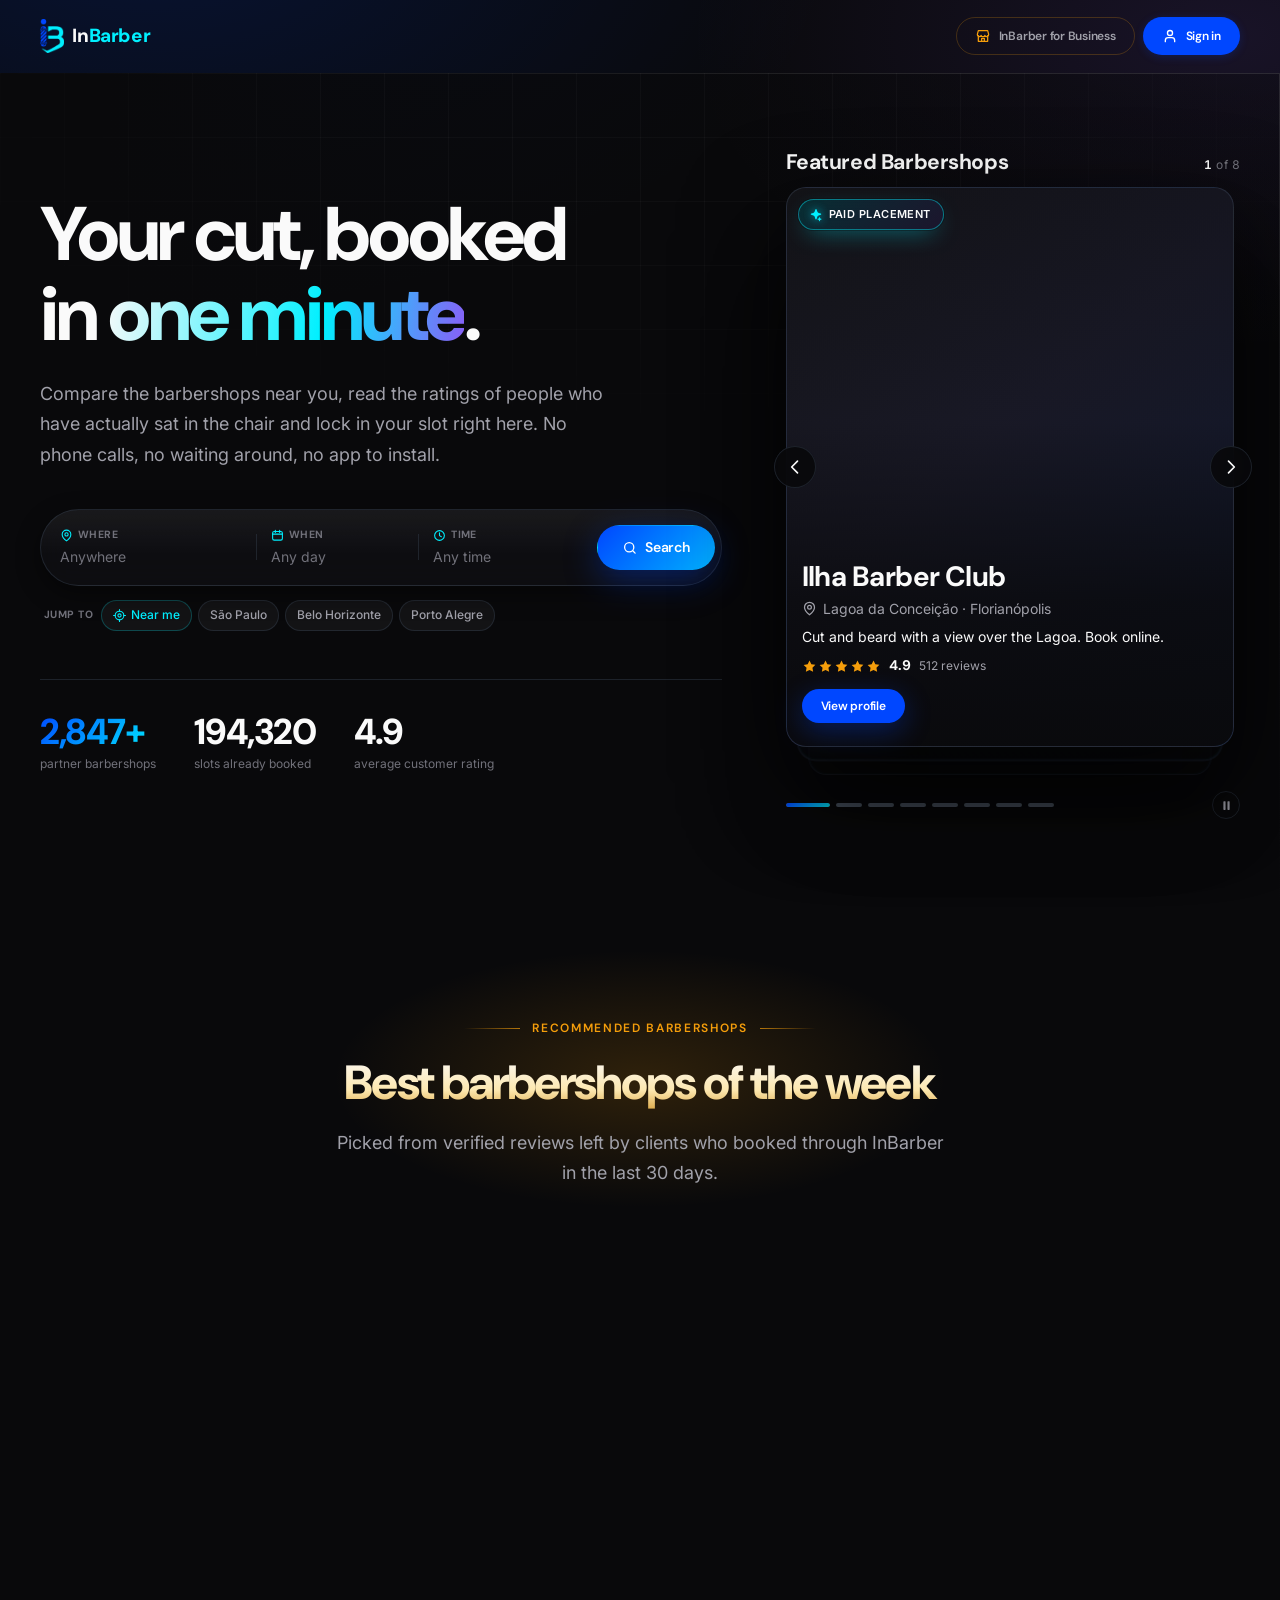
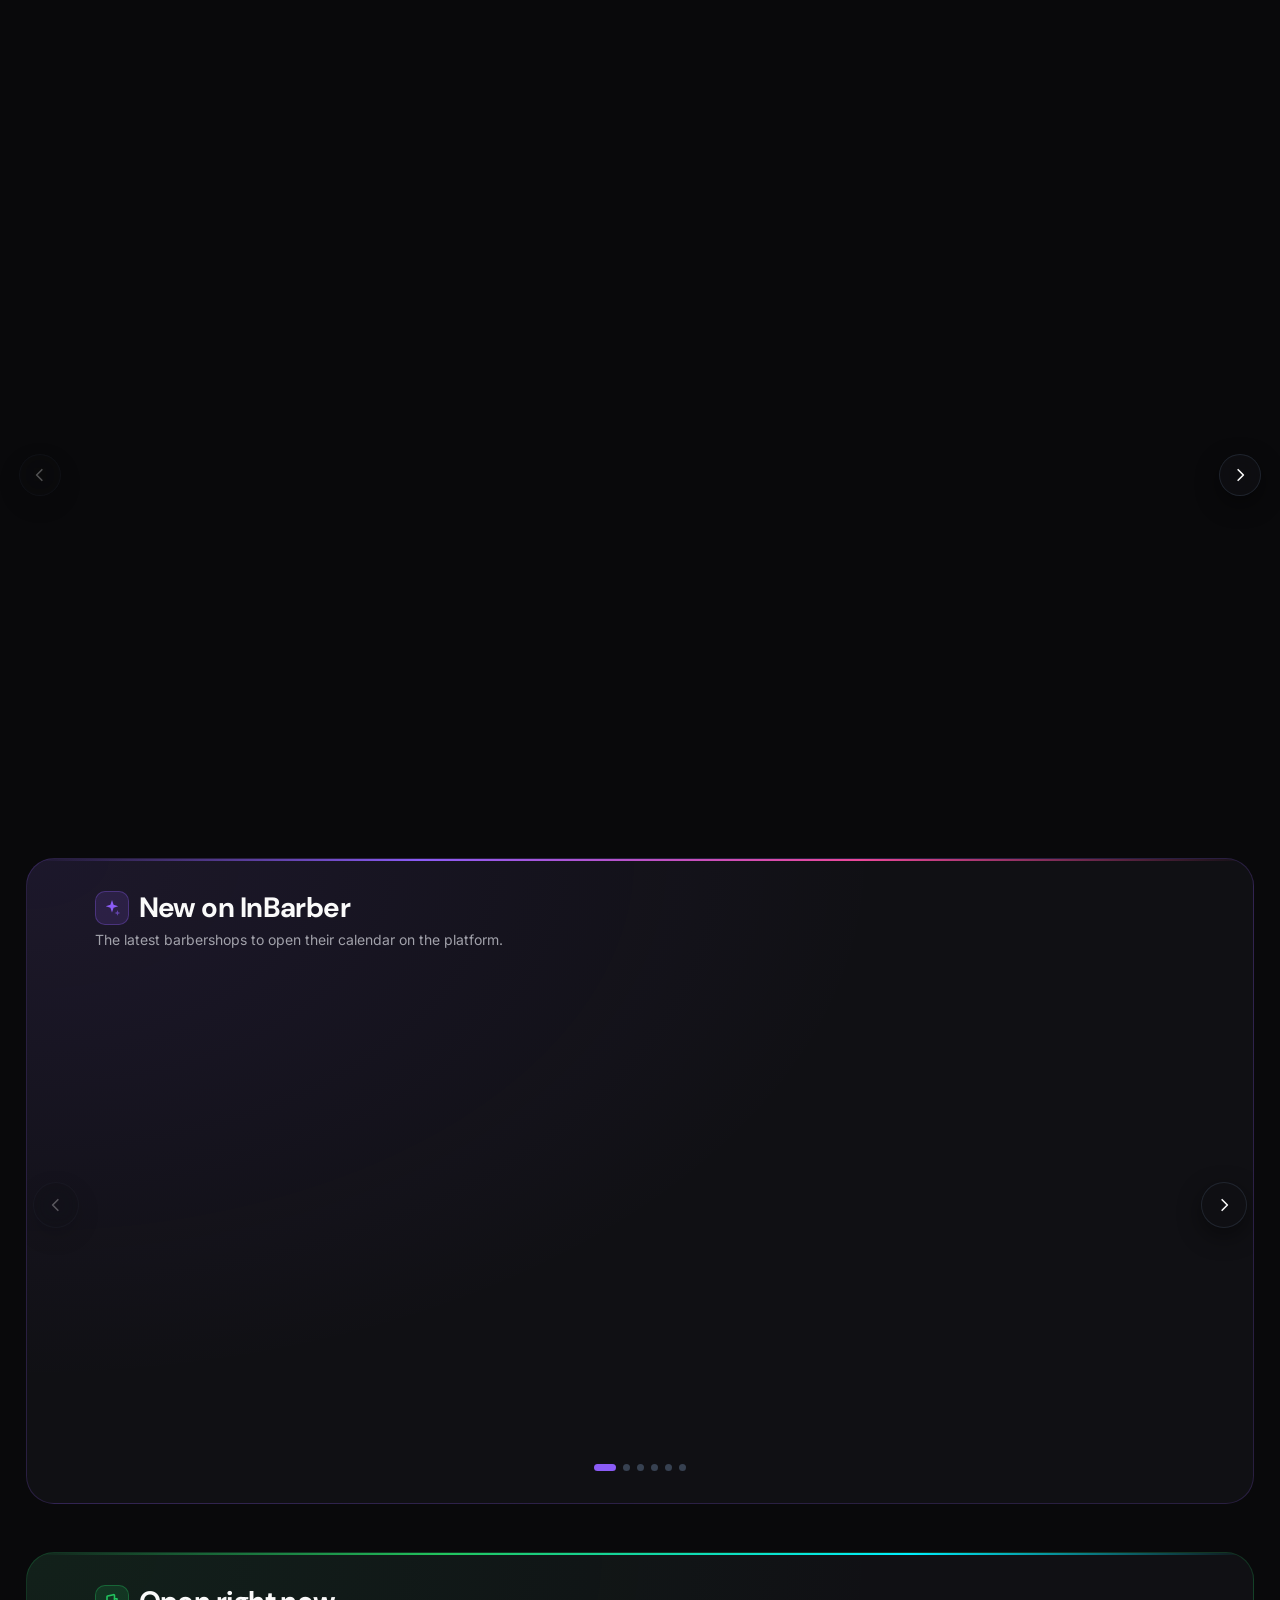
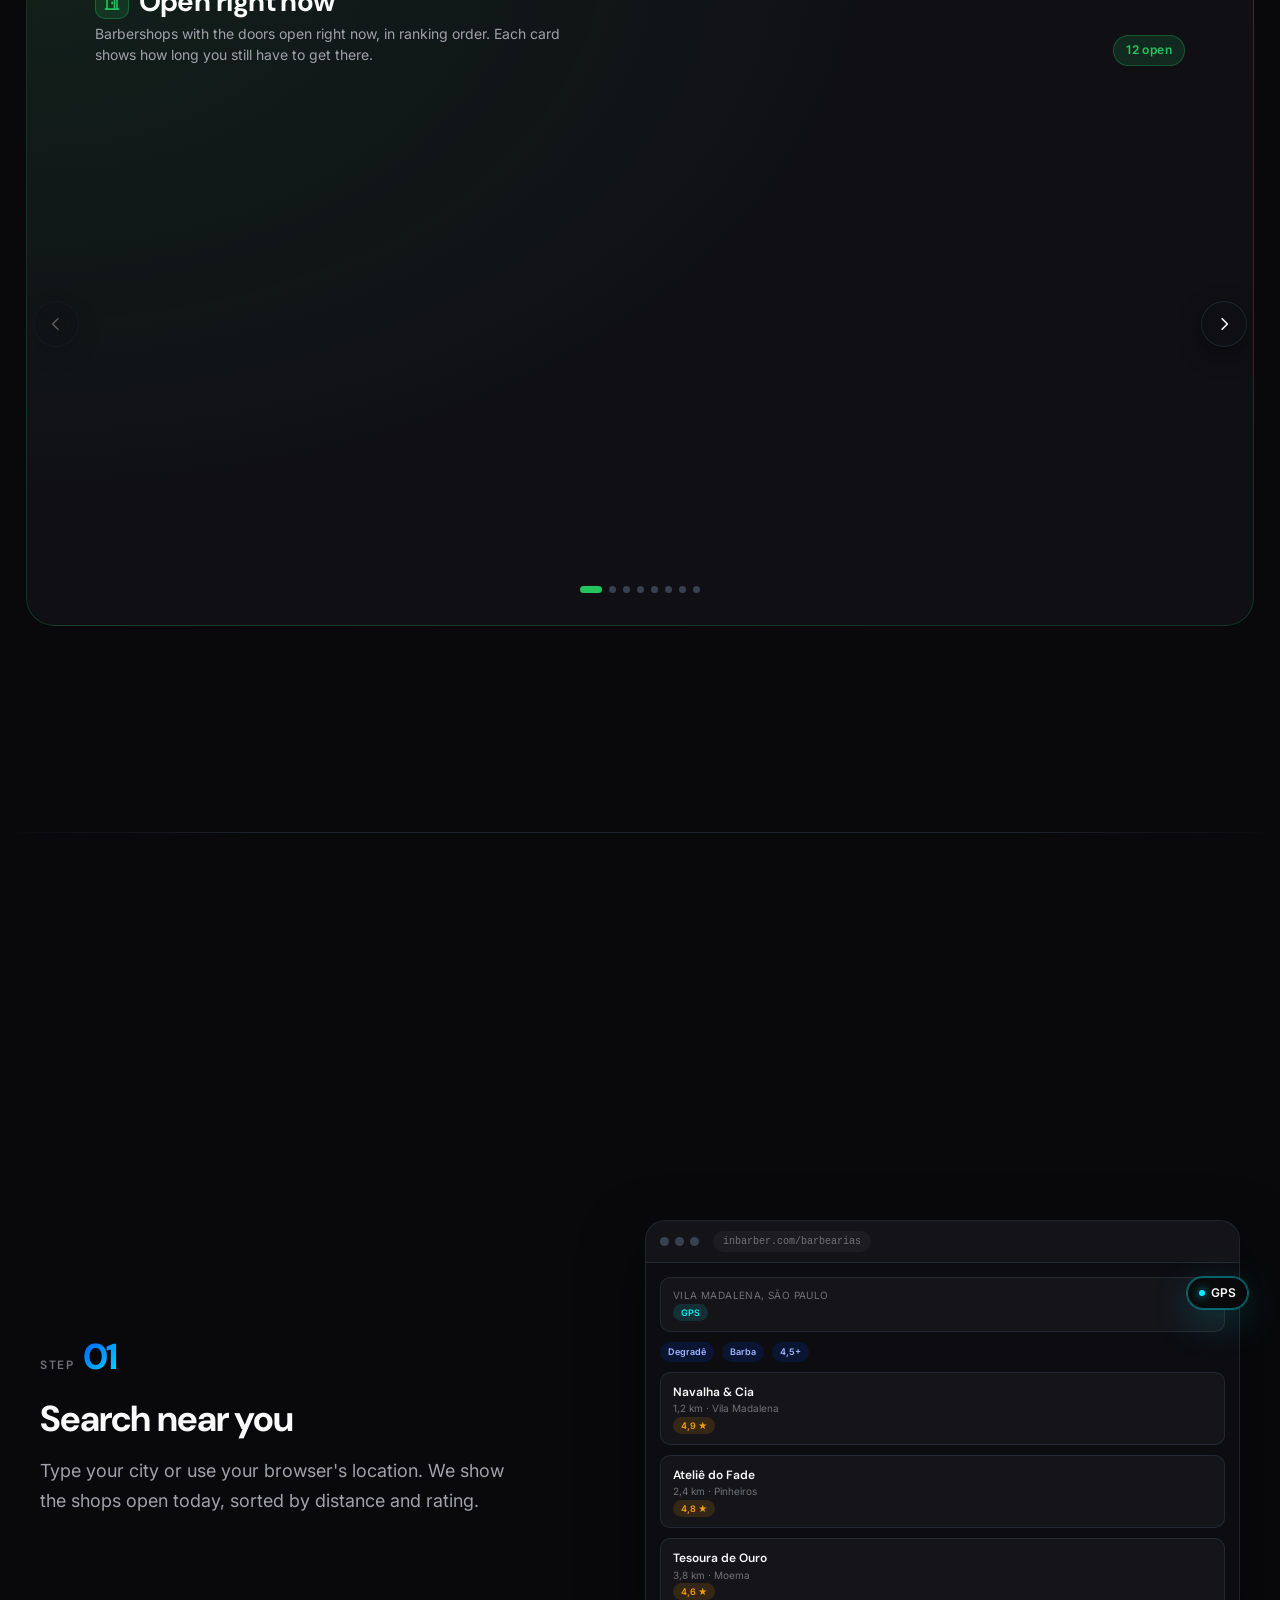
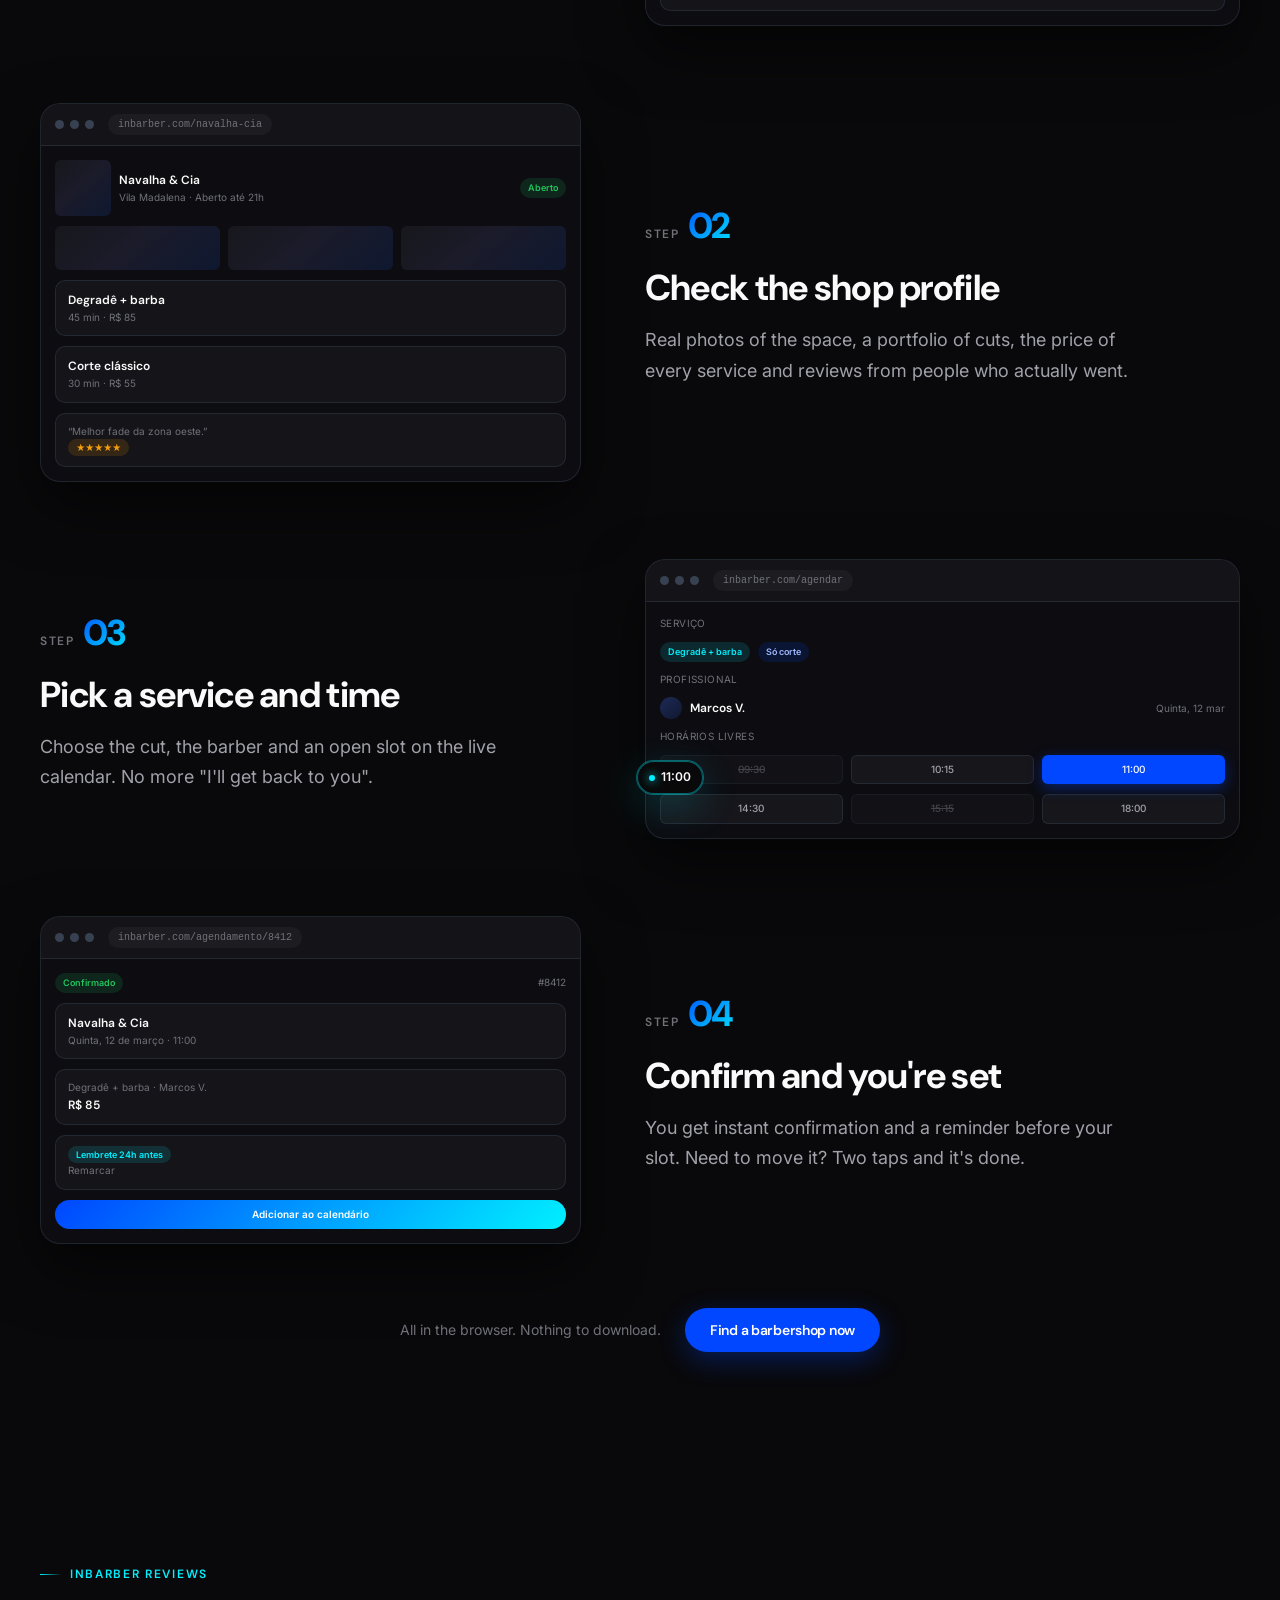
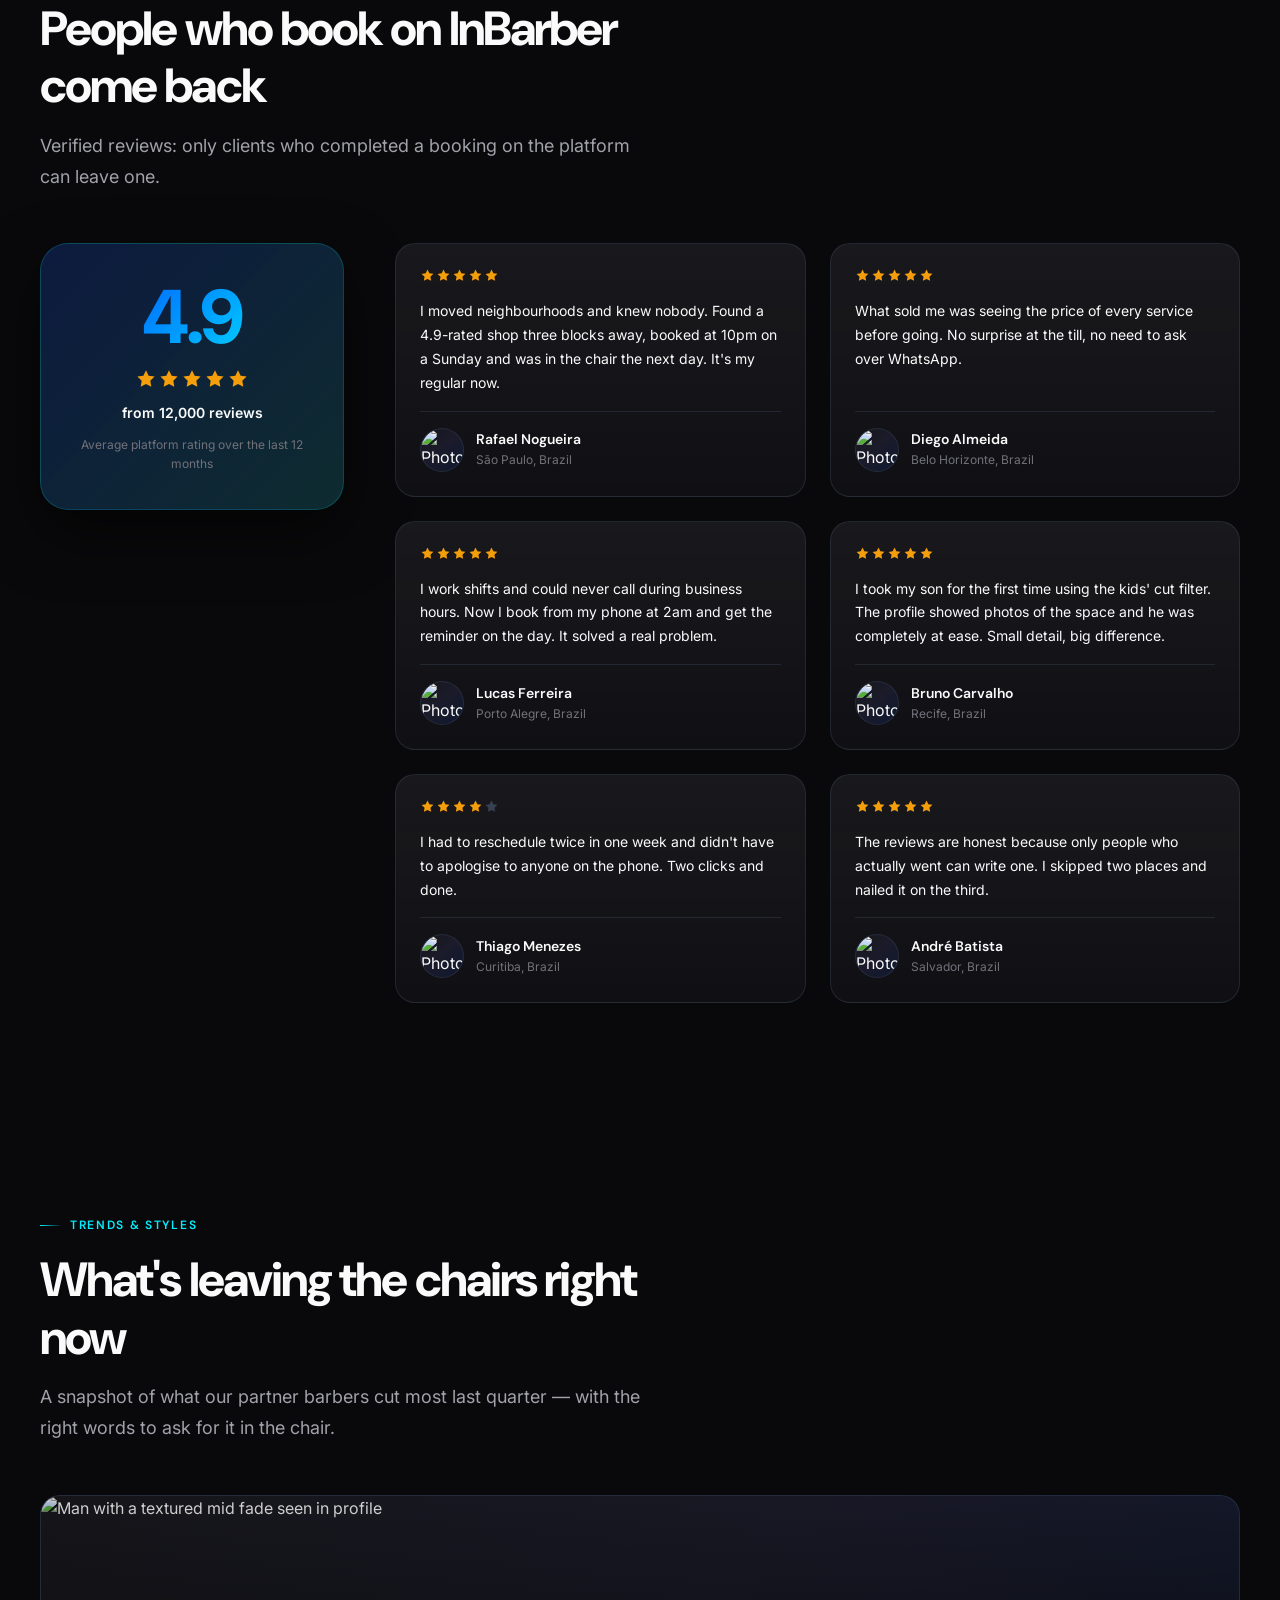
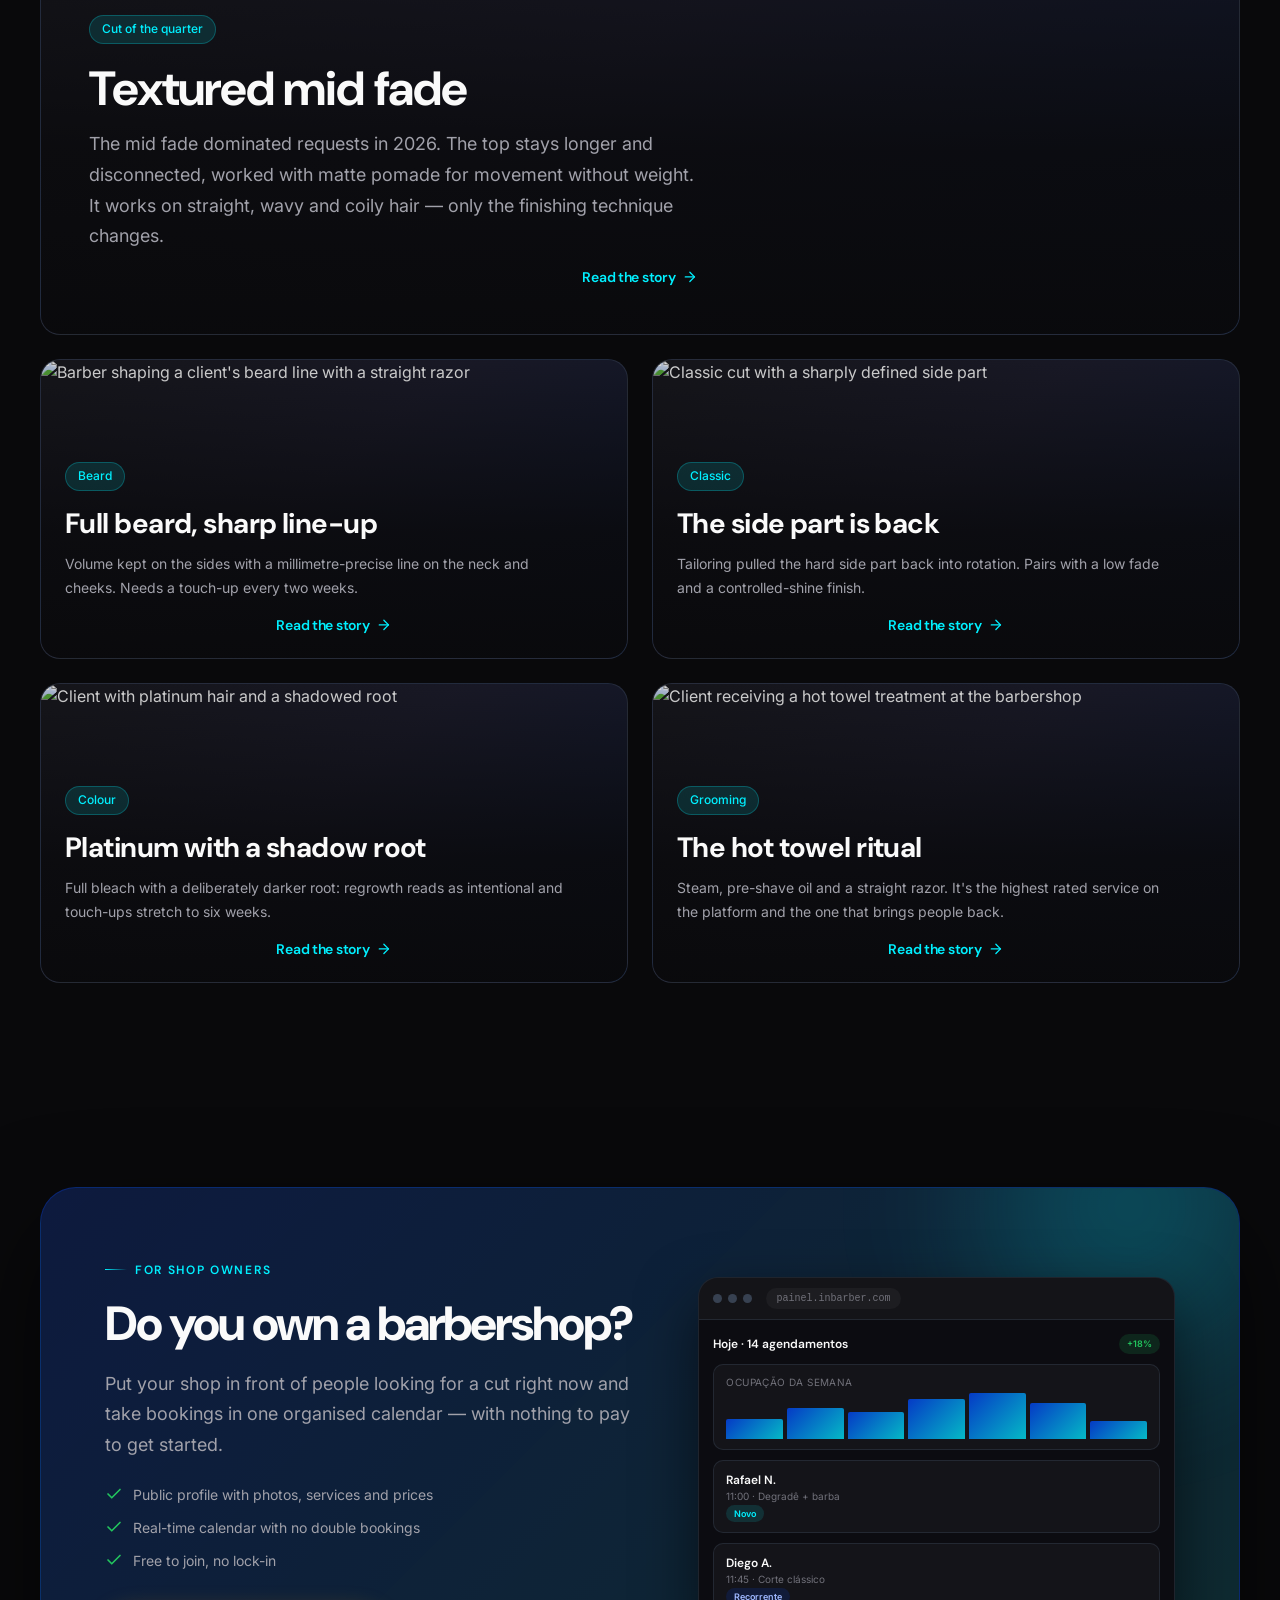
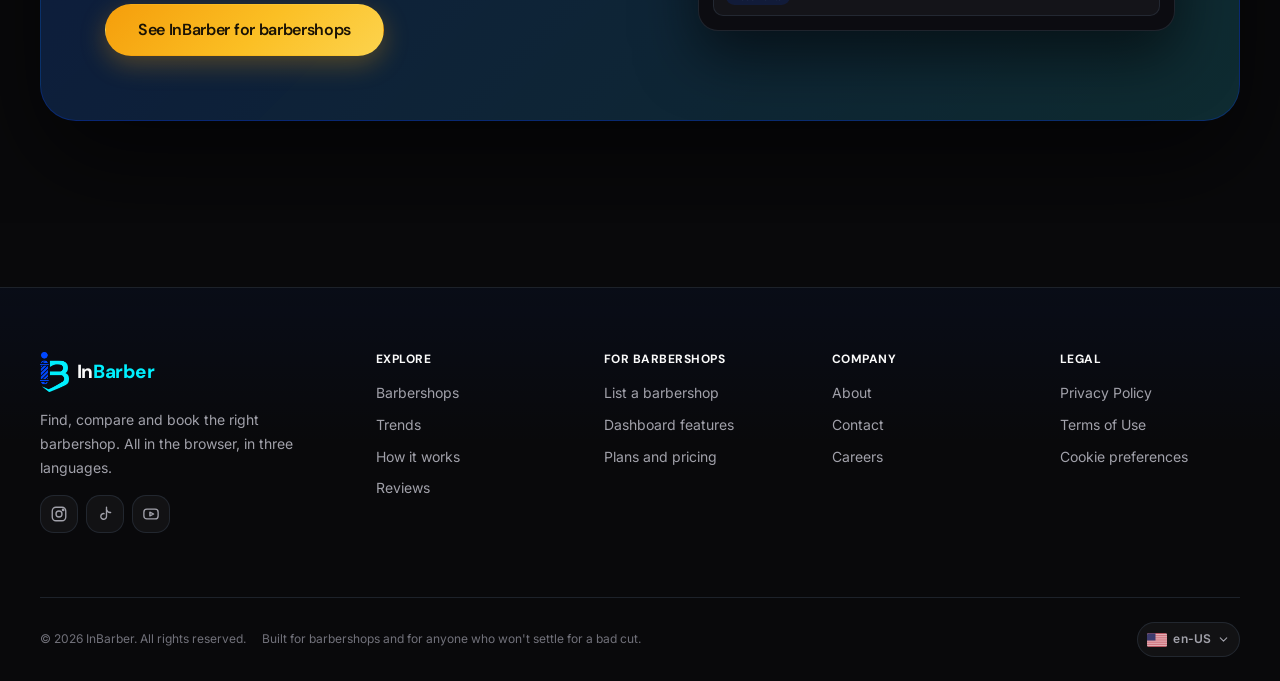
==== commit c73d71c5: "Projeto InBarber - Landing Page - Botão "Iniciar Sessão" da navbar, melhorado design, retirado degra" ====
--- a/index.html
+++ b/index.html
@@ -79,7 +79,7 @@
 
       <div class="header__actions">
         <!-- Seletor de idioma: bandeira + código da localidade -->
-        <div class="lang-select" data-lang-select>
+        <!-- <div class="lang-select" data-lang-select>
           <button type="button" class="lang-select__trigger" data-lang-trigger
                   aria-expanded="false" aria-haspopup="true"
                   data-i18n-attr="aria-label:lang.label|title:lang.label">
@@ -89,7 +89,7 @@
           </button>
           <div class="lang-select__menu" role="group" data-lang-menu
                data-i18n-attr="aria-label:lang.menuLabel" hidden></div>
-        </div>
+        </div> -->
 
         <a class="btn btn--ghost btn--sm header__business" href="para-barbearias.html"
            data-i18n-attr="aria-label:nav.business">
@@ -345,7 +345,6 @@
               <p class="open__subtitle" data-open-subtitle></p>
             </div>
             <p class="open__count" data-open-count hidden>
-              <span class="open__count-dot" aria-hidden="true"></span>
               <span data-open-count-text></span>
             </p>
           </div>
--- a/css/components.css
+++ b/css/components.css
@@ -278,7 +278,7 @@
    ========================================================================== */
 .fav-btn {
   position: absolute;
-  top: var(--space-sm);
+  top: var(--space-md);
   right: var(--space-sm);
   z-index: 3;
   display: inline-flex;
@@ -286,6 +286,7 @@
   justify-content: center;
   width: 38px;
   height: 38px;
+  transform: scale(0.92);
   padding: 0;
   color: var(--color-text);
   cursor: pointer;
@@ -301,6 +302,10 @@
   -webkit-backdrop-filter: blur(8px);
 }
 
+.rec-hero .fav-btn {
+  top: calc(var(--space-lg) + 3px);
+}
+
 .fav-btn svg {
   width: 19px;
   height: 19px;
@@ -314,7 +319,7 @@
   color: var(--color-pink);
   background: rgba(9, 9, 11, 0.82);
   border-color: rgba(236, 72, 153, 0.5);
-  transform: scale(1.06);
+  transform: scale(1.18);
 }
 
 .fav-btn[aria-pressed="true"] {
@@ -339,6 +344,10 @@
 
 .fav-btn.is-beating svg {
   animation: fav-beat 420ms var(--ease-out);
+}
+
+.fav-btn.is-faved {
+  transform: scale(1.0);
 }
 
 @keyframes fav-beat {
@@ -664,6 +673,18 @@
   height: var(--header-height);
 }
 
+.header__signin.btn--gradient {
+  background: var(--color-primary);
+  background-size: unset;
+  box-shadow: 0 2px 10px rgba(0, 71, 255, 0.20);
+}
+
+.header__signin.btn--gradient:hover {
+  background: var(--color-primary-hover);
+  background-position: unset;
+  box-shadow: 0 4px 14px rgba(0, 71, 255, 0.26);
+}
+
 /* --------------------------------------------------------------------------
    Marca
    -------------------------------------------------------------------------- */
@@ -724,6 +745,18 @@
 .header__signin svg {
   width: 16px;
   height: 16px;
+}
+
+.header__business.btn--ghost {
+  color: var(--color-text-muted);
+  background: transparent;
+  border-color: rgba(245, 158, 11, 0.22);
+}
+
+.header__business.btn--ghost:hover {
+  background: rgba(245, 158, 11, 0.06);
+  border-color: rgba(245, 158, 11, 0.48);
+  color: var(--color-warning);
 }
 
 /* --------------------------------------------------------------------------
--- a/css/recomendadas.css
+++ b/css/recomendadas.css
@@ -802,22 +802,6 @@
   color: var(--color-success);
   background: var(--color-success-soft);
   border: 1px solid rgba(34, 197, 94, 0.34);
-}
-
-/* O anel pulsa devagar: a faixa inteira depende do "neste momento". */
-.section-mark--success::after {
-  content: "";
-  position: absolute;
-  inset: -1px;
-  border: 1px solid var(--color-success);
-  border-radius: inherit;
-  opacity: 0;
-  animation: section-mark-pulse 2.8s var(--ease-out) infinite;
-}
-
-@keyframes section-mark-pulse {
-  0% { opacity: 0.5; transform: scale(1); }
-  70%, 100% { opacity: 0; transform: scale(1.28); }
 }
 
 .news__subtitle {
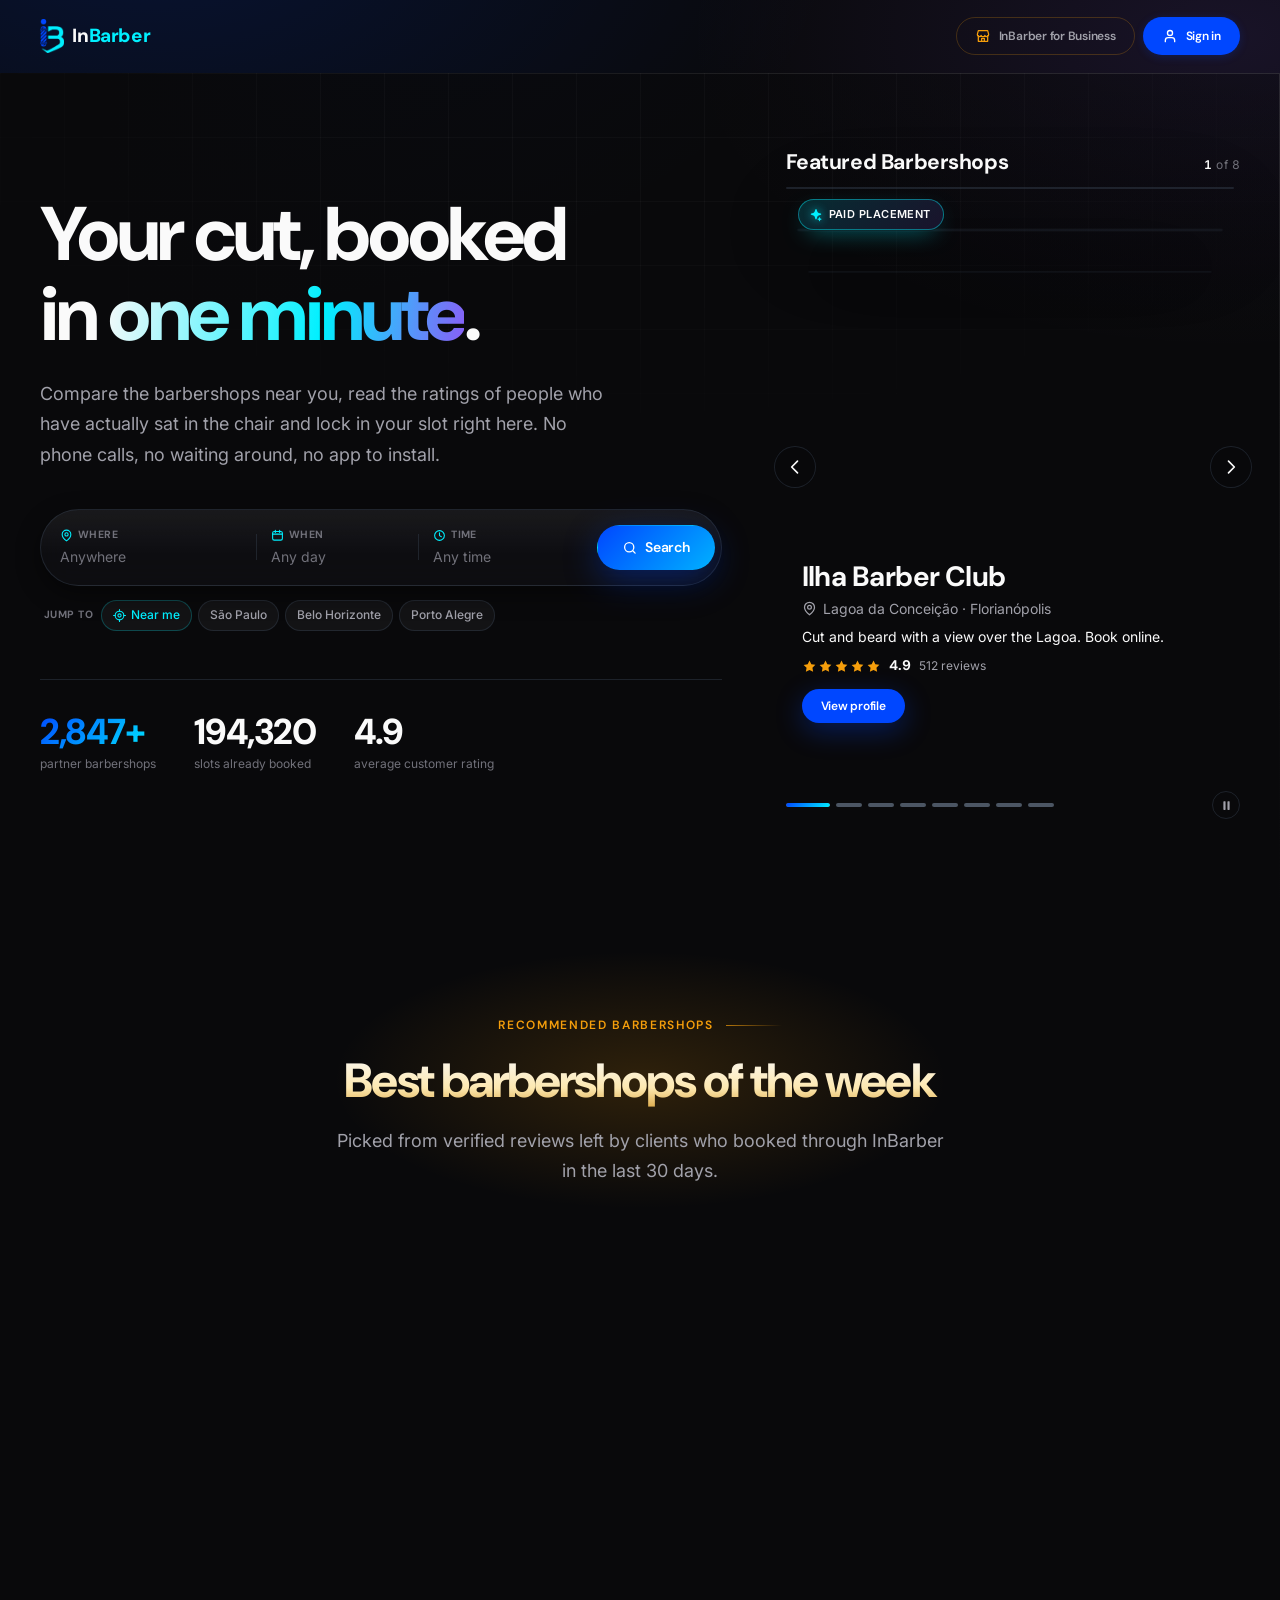
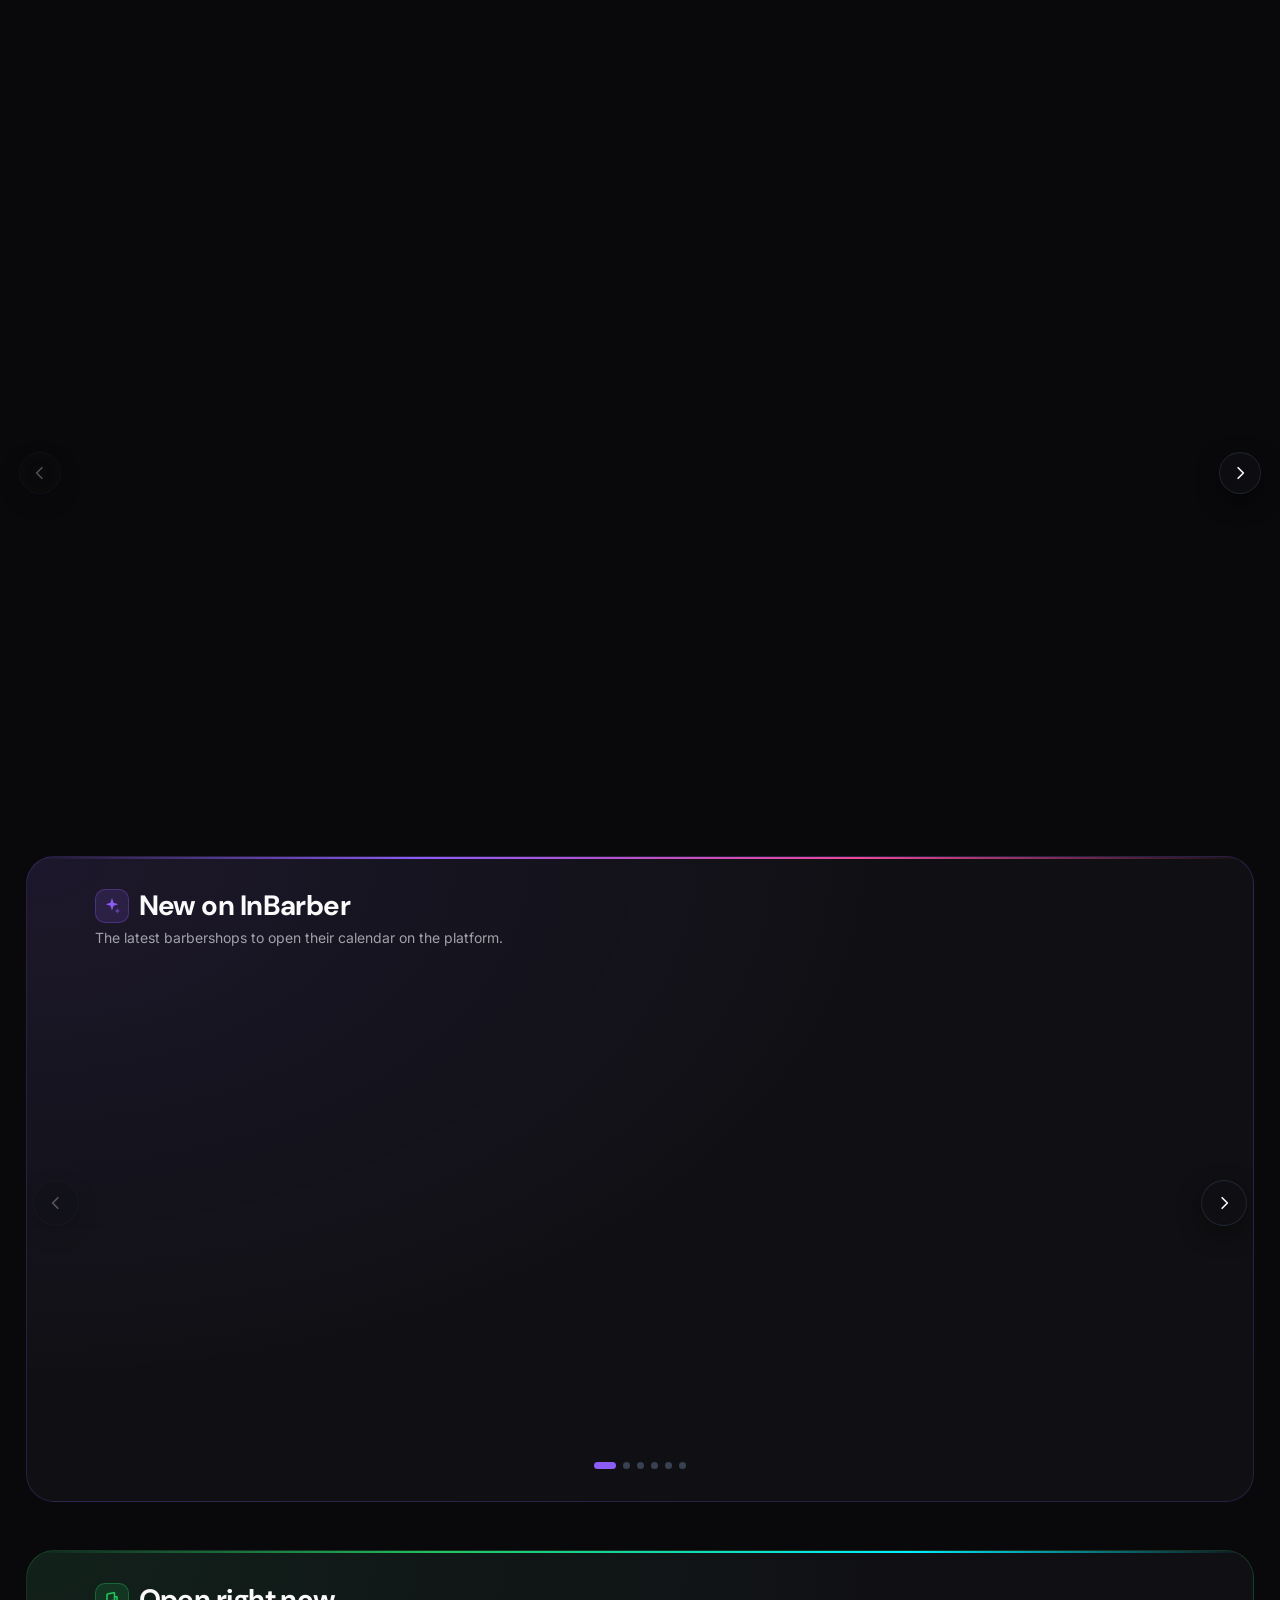
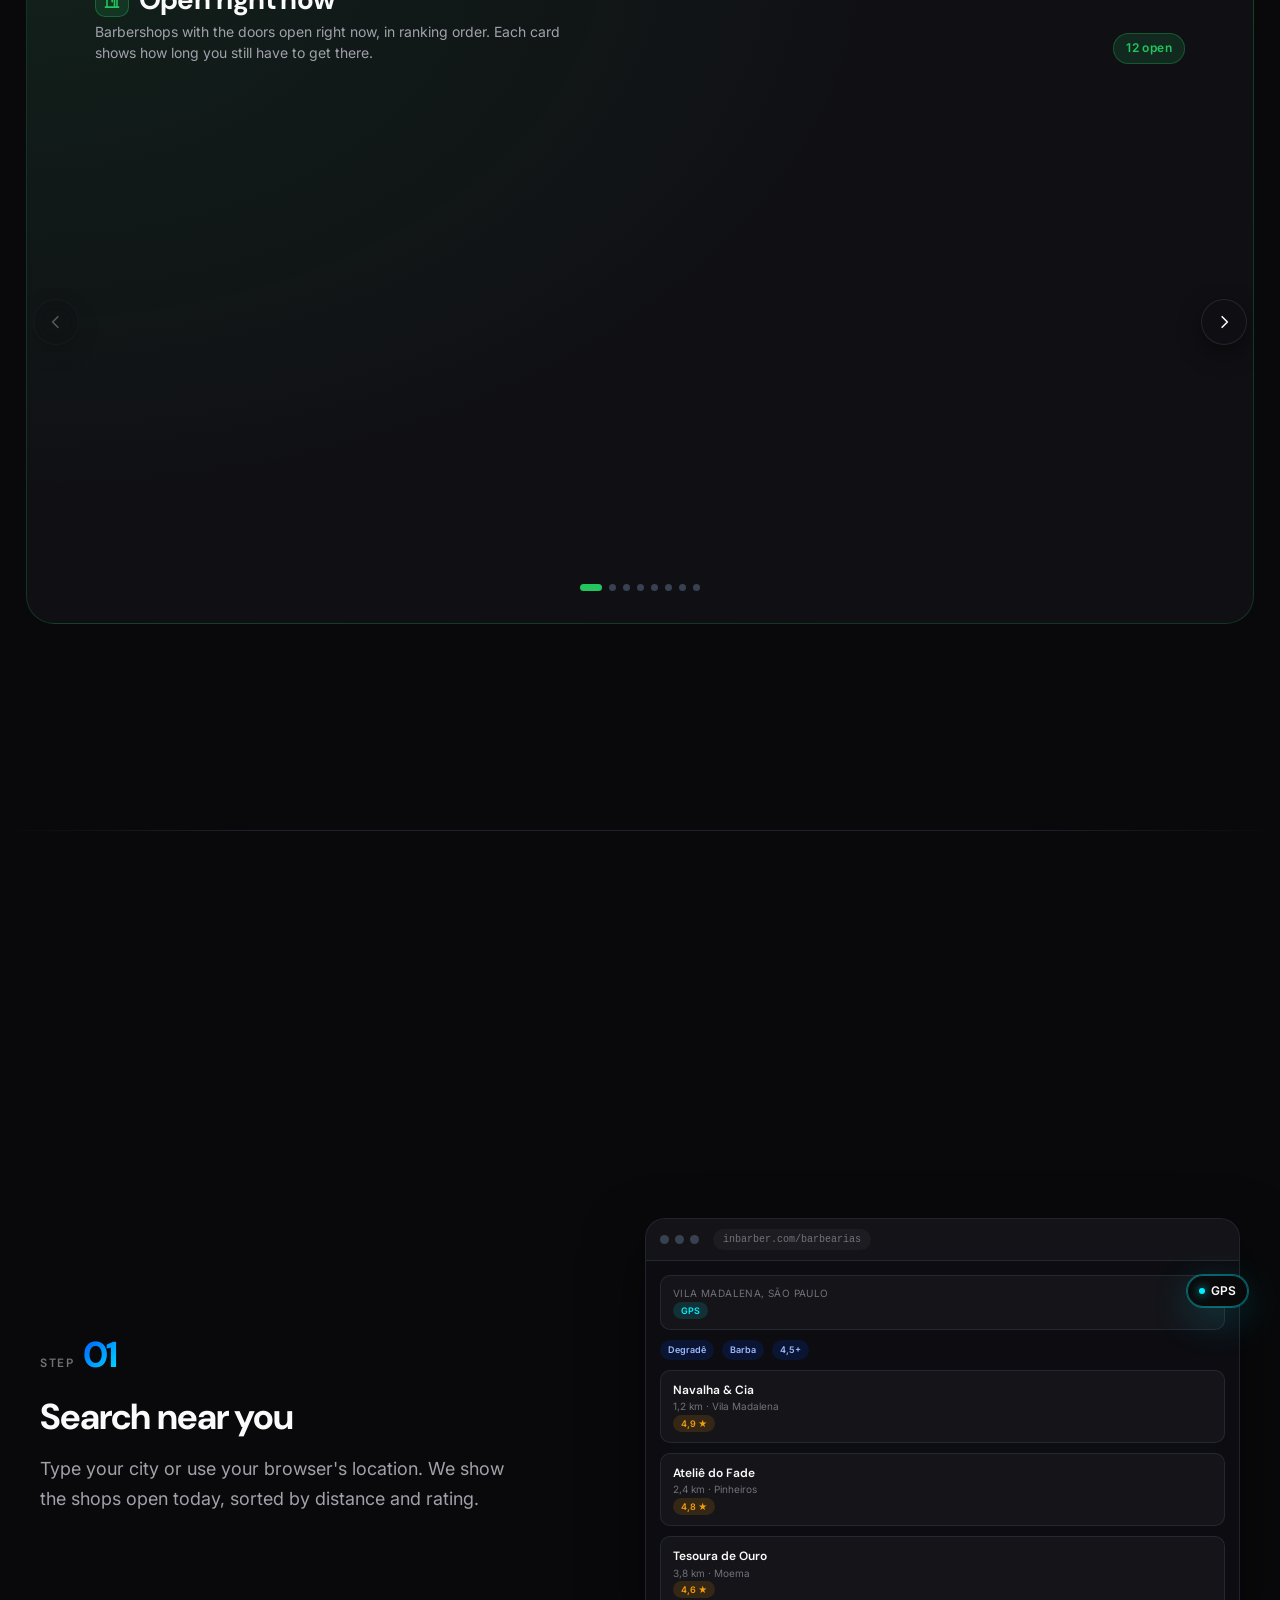
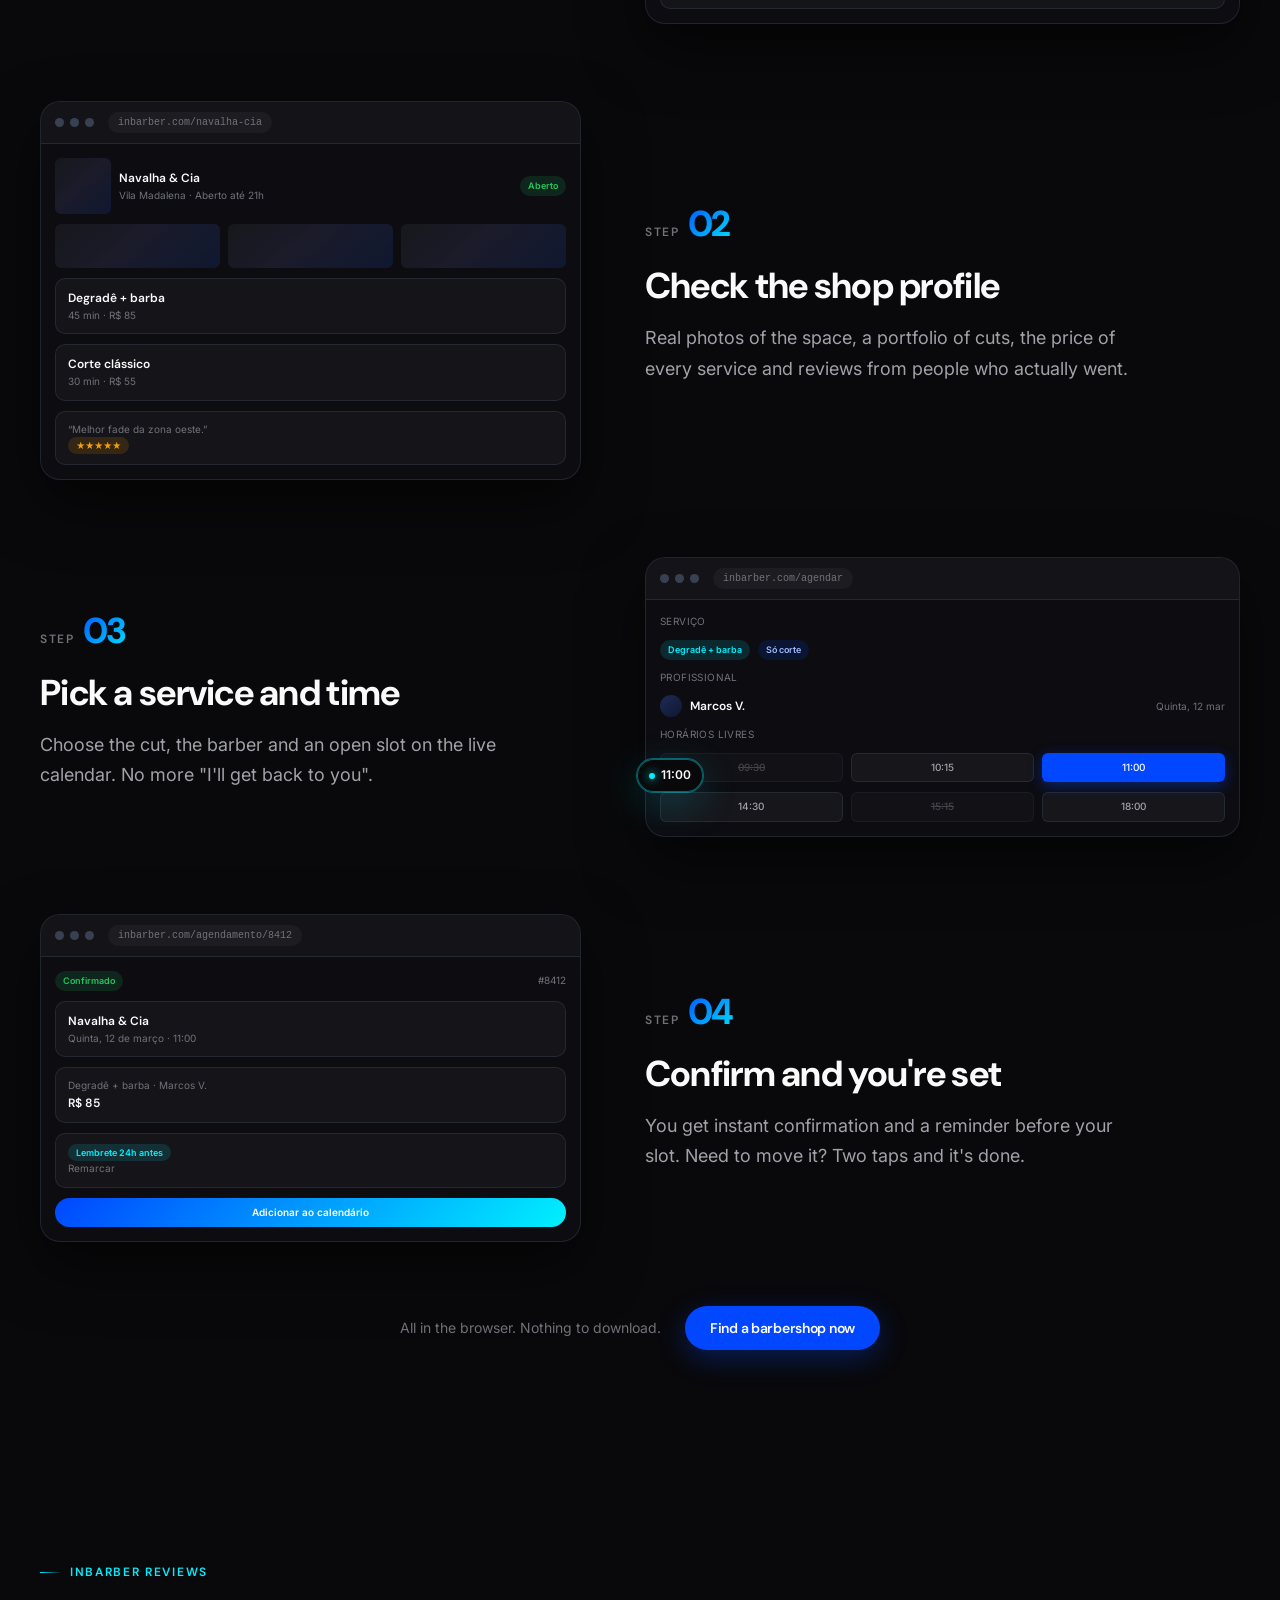
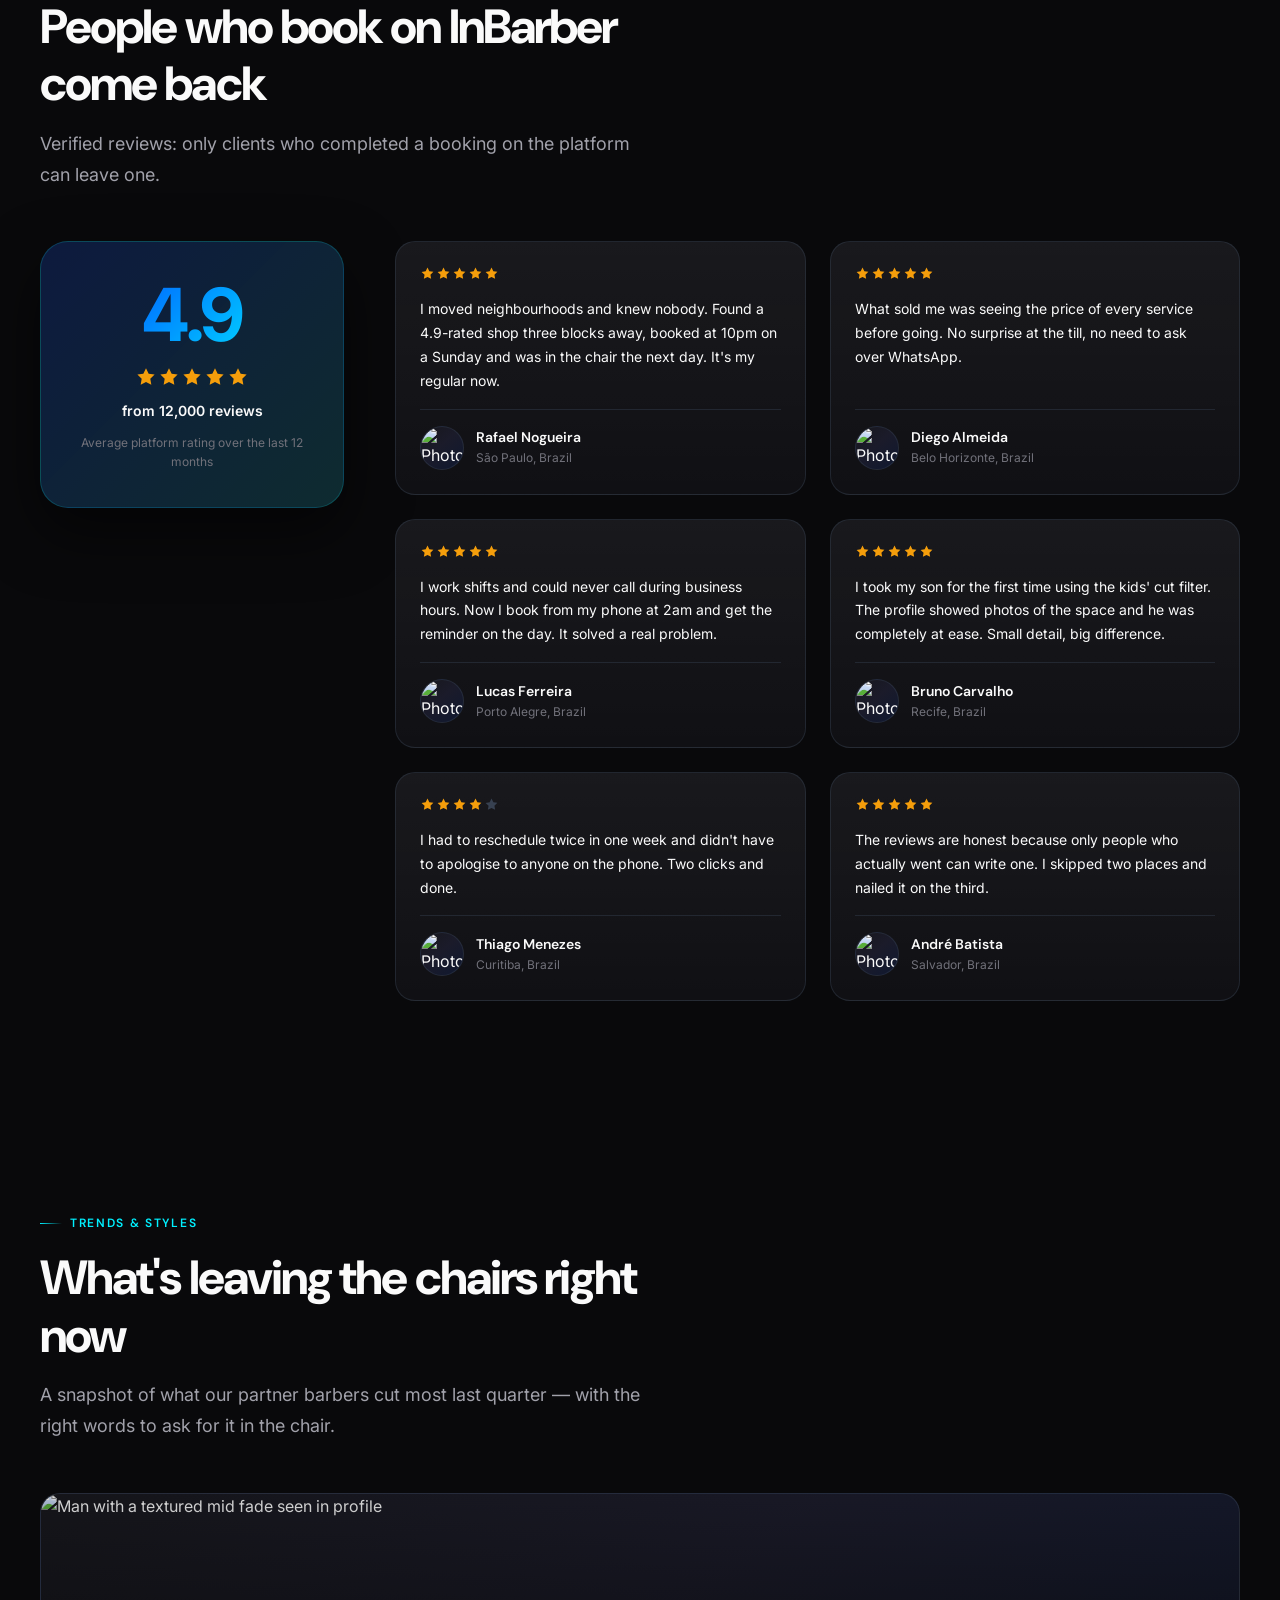
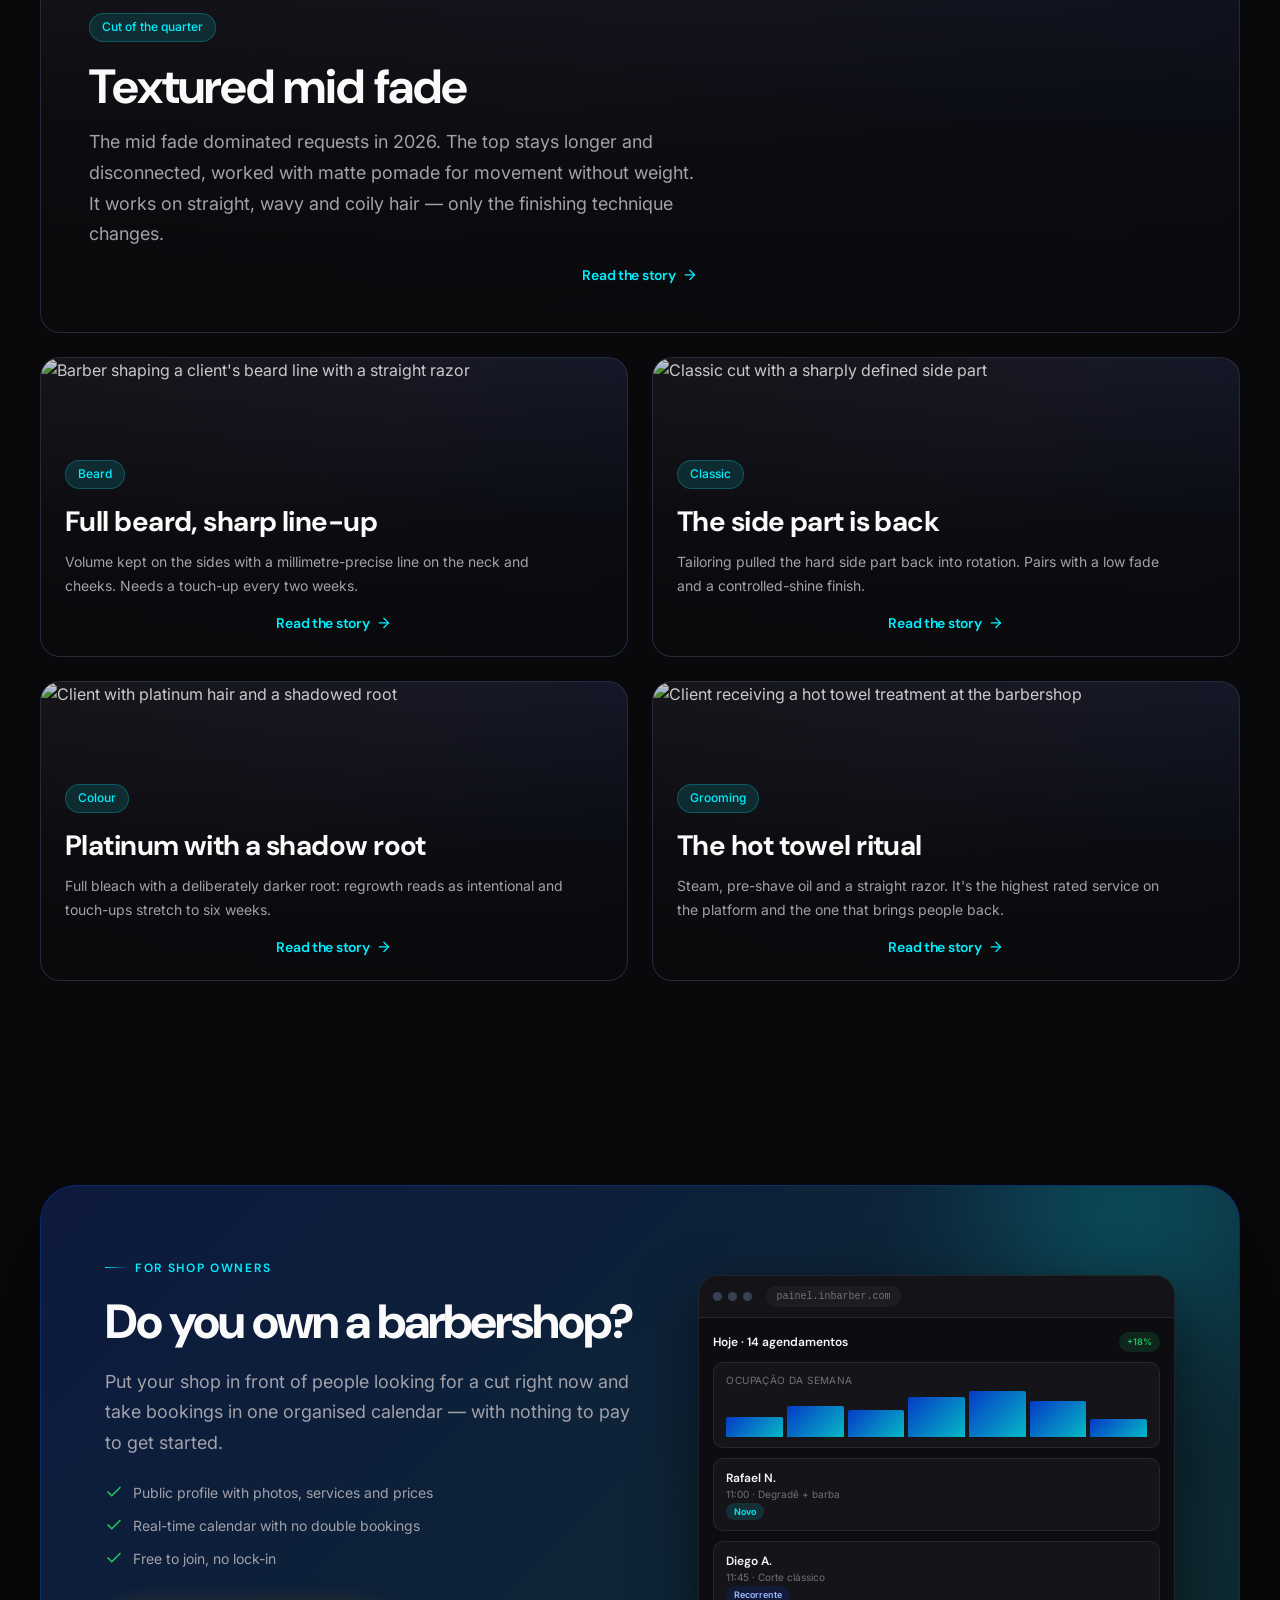
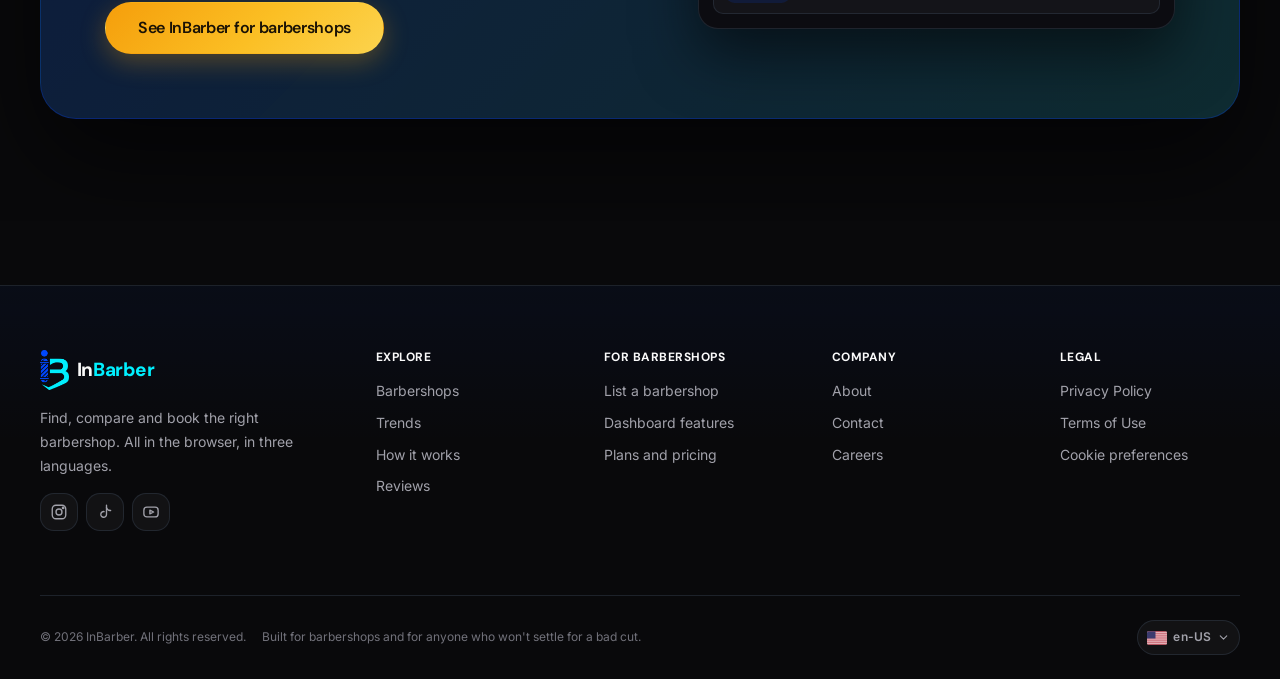
==== commit 820a679d: "." ====
--- a/index.html
+++ b/index.html
@@ -37,13 +37,8 @@
     .no-js [data-reveal] { opacity: 1; transform: none; }
   </style>
 
-  <link rel="stylesheet" href="css/reset.css">
-  <link rel="stylesheet" href="css/variables.css">
+  <link rel="stylesheet" href="css/landing-page.css">
   <link rel="stylesheet" href="css/global.css">
-  <link rel="stylesheet" href="css/components.css">
-  <link rel="stylesheet" href="css/sections.css">
-  <link rel="stylesheet" href="css/featured.css">
-  <link rel="stylesheet" href="css/recomendadas.css">
   <link rel="stylesheet" href="css/conta.css">
   <link rel="stylesheet" href="css/responsive.css">
 
--- a/css/landing-page.css
+++ b/css/landing-page.css
@@ -0,0 +1,5466 @@
+:root {
+  /* ----------------------------------------------------------------------
+     1. CORES — Superfícies
+     ---------------------------------------------------------------------- */
+  --color-bg: #09090b;              /* fundo base, quase preto */
+  --color-bg-elevated: #101014;     /* cards e blocos sobre o fundo */
+  --color-bg-surface: #17171c;      /* inputs, chips, superfícies internas */
+  --color-bg-raised: #1f1f26;       /* hover de superfícies */
+  --color-bg-overlay: rgba(9, 9, 11, 0.88);
+  --color-bg-glass: rgba(16, 16, 20, 0.72);
+
+  /* ----------------------------------------------------------------------
+     2. CORES — Texto
+     ---------------------------------------------------------------------- */
+  --color-text: #fafafa;
+  --color-text-muted: #a1a1aa;
+  --color-text-subtle: #71717a;
+  --color-text-inverse: #09090b;
+
+  /* ----------------------------------------------------------------------
+     3. CORES — Marca e semântica
+     ---------------------------------------------------------------------- */
+  --color-primary: #0047ff;         /* azul elétrico — CTA principal */
+  --color-primary-hover: #1f5cff;
+  --color-primary-soft: rgba(0, 71, 255, 0.14);
+  --color-secondary: #00f0ff;       /* ciano néon — destaques */
+  --color-secondary-soft: rgba(0, 240, 255, 0.12);
+  --color-violet: #8b5cf6;
+  --color-violet-soft: rgba(139, 92, 246, 0.14);
+  --color-pink: #ec4899;
+  --color-pink-soft: rgba(236, 72, 153, 0.14);
+  --color-success: #22c55e;
+  --color-success-soft: rgba(34, 197, 94, 0.14);
+  --color-warning: #f59e0b;         /* âmbar — estrelas e CTA B2B */
+  --color-warning-soft: rgba(245, 158, 11, 0.14);
+  --color-error: #ef4444;
+  --color-error-soft: rgba(239, 68, 68, 0.14);
+  --color-info: #3b82f6;
+
+  /* ----------------------------------------------------------------------
+     4. CORES — Bordas e divisores
+     ---------------------------------------------------------------------- */
+  --color-border: #374151;
+  --color-border-subtle: rgba(55, 65, 81, 0.45);
+  --color-border-strong: #4b5563;
+  --color-border-glow: rgba(0, 240, 255, 0.35);
+
+  /* ----------------------------------------------------------------------
+     5. GRADIENTES
+     ---------------------------------------------------------------------- */
+  --gradient-brand: linear-gradient(135deg, #0047ff 0%, #00f0ff 100%);
+  --gradient-brand-soft: linear-gradient(135deg, rgba(0, 71, 255, 0.18) 0%, rgba(0, 240, 255, 0.12) 100%);
+  --gradient-vivid: linear-gradient(120deg, #0047ff 0%, #8b5cf6 50%, #ec4899 100%);
+  --gradient-gold: linear-gradient(135deg, #f59e0b 0%, #fbbf24 55%, #fcd34d 100%);
+  --gradient-text: linear-gradient(100deg, #fafafa 0%, #00f0ff 60%, #8b5cf6 100%);
+  --gradient-surface: linear-gradient(180deg, rgba(255, 255, 255, 0.04) 0%, rgba(255, 255, 255, 0) 100%);
+  --gradient-fade-bottom: linear-gradient(180deg, rgba(9, 9, 11, 0) 0%, rgba(9, 9, 11, 0.92) 78%, #09090b 100%);
+  --gradient-image-fallback: linear-gradient(140deg, #17171c 0%, #1b1b2a 45%, #0f1830 100%);
+
+  /* ----------------------------------------------------------------------
+     6. TIPOGRAFIA
+     ---------------------------------------------------------------------- */
+  --font-display: "DM Sans", "Inter", -apple-system, BlinkMacSystemFont, "Segoe UI", sans-serif;
+  --font-body: "Inter", -apple-system, BlinkMacSystemFont, "Segoe UI", Roboto, sans-serif;
+  --font-mono: "SFMono-Regular", ui-monospace, Menlo, Consolas, monospace;
+
+  /* Escala fluida — mobile 320px até desktop 1440px */
+  --text-xs: 0.75rem;                                        /* 12px */
+  --text-sm: 0.875rem;                                       /* 14px */
+  --text-base: 1rem;                                         /* 16px */
+  --text-md: clamp(1.0625rem, 0.2vw + 1rem, 1.125rem);       /* 17–18px */
+  --text-lg: clamp(1.125rem, 0.4vw + 1rem, 1.375rem);        /* 18–22px */
+  --text-xl: clamp(1.375rem, 0.9vw + 1.125rem, 1.75rem);     /* 22–28px */
+  --text-2xl: clamp(1.625rem, 1.6vw + 1.2rem, 2.25rem);      /* 26–36px */
+  --text-3xl: clamp(2rem, 2.6vw + 1.35rem, 3rem);            /* 32–48px */
+  --text-4xl: clamp(2.375rem, 4.2vw + 1.4rem, 4rem);         /* 38–64px */
+  --text-5xl: clamp(2.75rem, 5.6vw + 1.4rem, 4.75rem);       /* 44–76px */
+
+  --weight-regular: 400;
+  --weight-medium: 500;
+  --weight-semibold: 600;
+  --weight-bold: 700;
+  --weight-black: 800;
+
+  --leading-tight: 1.05;
+  --leading-snug: 1.2;
+  --leading-normal: 1.55;
+  --leading-relaxed: 1.7;
+
+  --tracking-tighter: -0.04em;
+  --tracking-tight: -0.02em;
+  --tracking-normal: 0;
+  --tracking-wide: 0.04em;
+  --tracking-widest: 0.14em;
+
+  /* ----------------------------------------------------------------------
+     7. ESPAÇAMENTO
+     ---------------------------------------------------------------------- */
+  --space-2xs: 0.25rem;
+  --space-xs: 0.5rem;
+  --space-sm: 0.75rem;
+  --space-md: 1rem;
+  --space-lg: 1.5rem;
+  --space-xl: 2rem;
+  --space-2xl: 3rem;
+  --space-3xl: 4rem;
+  --space-4xl: 6rem;
+  --space-5xl: 8rem;
+
+  --section-padding-y: clamp(4rem, 8vw, 7.5rem);
+  --container-max: 1280px;
+  --container-narrow: 860px;
+  --container-padding: clamp(1.125rem, 4vw, 2.5rem);
+
+  /* ----------------------------------------------------------------------
+     8. RAIOS
+     ---------------------------------------------------------------------- */
+  --radius-xs: 6px;
+  --radius-sm: 10px;
+  --radius-md: 14px;
+  --radius-lg: 20px;
+  --radius-xl: 28px;
+  --radius-2xl: 36px;
+  --radius-pill: 999px;
+
+  /* ----------------------------------------------------------------------
+     9. SOMBRAS E BRILHOS
+     ---------------------------------------------------------------------- */
+  --shadow-sm: 0 1px 2px rgba(0, 0, 0, 0.4);
+  --shadow-md: 0 8px 24px rgba(0, 0, 0, 0.45);
+  --shadow-lg: 0 24px 60px rgba(0, 0, 0, 0.55);
+  --shadow-xl: 0 40px 100px rgba(0, 0, 0, 0.6);
+  --glow-primary: 0 0 0 1px rgba(0, 71, 255, 0.4), 0 12px 40px rgba(0, 71, 255, 0.32);
+  --glow-cyan: 0 0 0 1px rgba(0, 240, 255, 0.35), 0 12px 40px rgba(0, 240, 255, 0.2);
+  --glow-gold: 0 0 0 1px rgba(245, 158, 11, 0.4), 0 12px 36px rgba(245, 158, 11, 0.28);
+
+  /* ----------------------------------------------------------------------
+     10. TRANSIÇÕES
+     ---------------------------------------------------------------------- */
+  --ease-out: cubic-bezier(0.16, 1, 0.3, 1);
+  --ease-in-out: cubic-bezier(0.65, 0, 0.35, 1);
+  --duration-fast: 140ms;
+  --duration-base: 240ms;
+  --duration-slow: 420ms;
+  --duration-slower: 700ms;
+  --transition-base: all var(--duration-base) var(--ease-out);
+
+  /* ----------------------------------------------------------------------
+     11. CAMADAS
+     ---------------------------------------------------------------------- */
+  --z-base: 1;
+  --z-sticky: 40;
+  --z-header: 60;
+  --z-drawer: 80;
+  --z-modal: 100;
+  --z-toast: 120;
+
+  /* ----------------------------------------------------------------------
+     12. LAYOUT
+     ---------------------------------------------------------------------- */
+  --header-height: 72px;
+}
+
+/* ==========================================================================
+   InBarber — Reset
+   ========================================================================== */
+*,
+*::before,
+*::after {
+  box-sizing: border-box;
+}
+
+* {
+  margin: 0;
+  padding: 0;
+}
+
+html {
+  -webkit-text-size-adjust: 100%;
+  text-size-adjust: 100%;
+  scroll-behavior: smooth;
+  scroll-padding-top: calc(var(--header-height) + 1.5rem);
+}
+
+body {
+  min-height: 100vh;
+  min-height: 100dvh;
+  line-height: var(--leading-normal);
+  -webkit-font-smoothing: antialiased;
+  -moz-osx-font-smoothing: grayscale;
+  text-rendering: optimizeLegibility;
+}
+
+img,
+picture,
+video,
+canvas,
+svg {
+  display: block;
+  max-width: 100%;
+}
+
+img {
+  height: auto;
+  border-style: none;
+}
+
+input,
+button,
+textarea,
+select {
+  font: inherit;
+  color: inherit;
+  background: none;
+  border: none;
+}
+
+button {
+  cursor: pointer;
+  -webkit-appearance: none;
+  appearance: none;
+}
+
+button:disabled {
+  cursor: not-allowed;
+}
+
+p,
+h1,
+h2,
+h3,
+h4,
+h5,
+h6 {
+  overflow-wrap: break-word;
+}
+
+h1,
+h2,
+h3,
+h4,
+h5,
+h6 {
+  font-size: inherit;
+  font-weight: inherit;
+}
+
+ul,
+ol {
+  list-style: none;
+}
+
+a {
+  color: inherit;
+  text-decoration: none;
+}
+
+table {
+  border-collapse: collapse;
+  border-spacing: 0;
+}
+
+fieldset {
+  border: none;
+}
+
+address {
+  font-style: normal;
+}
+
+[hidden] {
+  display: none !important;
+}
+
+:where(:focus-visible) {
+  outline: 2px solid var(--color-secondary);
+  outline-offset: 3px;
+  border-radius: var(--radius-xs);
+}
+
+@media (prefers-reduced-motion: reduce) {
+  html {
+    scroll-behavior: auto;
+  }
+
+  *,
+  *::before,
+  *::after {
+    animation-duration: 0.01ms !important;
+    animation-iteration-count: 1 !important;
+    transition-duration: 0.01ms !important;
+    scroll-behavior: auto !important;
+  }
+}
+
+
+/* ==========================================================================
+   InBarber — Estilos globais
+   Tipografia base, layout de container, utilitários e animações de scroll.
+   ========================================================================== */
+
+/* --------------------------------------------------------------------------
+   Base
+   -------------------------------------------------------------------------- */
+body {
+  font-family: var(--font-body);
+  font-size: var(--text-base);
+  font-weight: var(--weight-regular);
+  color: var(--color-text);
+  background-color: var(--color-bg);
+  background-image:
+    radial-gradient(1100px 620px at 12% -8%, rgba(0, 71, 255, 0.16), transparent 62%),
+    radial-gradient(900px 520px at 96% 4%, rgba(139, 92, 246, 0.12), transparent 60%);
+  background-repeat: no-repeat;
+  background-attachment: fixed;
+  overflow-x: hidden;
+}
+
+body.is-menu-open {
+  overflow: hidden;
+}
+
+/* Rede de segurança: nenhuma página rola na horizontal. */
+html {
+  overflow-x: hidden;
+}
+
+/* --------------------------------------------------------------------------
+   Tipografia
+   -------------------------------------------------------------------------- */
+h1,
+h2,
+h3,
+h4 {
+  font-family: var(--font-display);
+  font-weight: var(--weight-bold);
+  line-height: var(--leading-snug);
+  letter-spacing: var(--tracking-tight);
+  color: var(--color-text);
+}
+
+h1 {
+  font-size: var(--text-5xl);
+  font-weight: var(--weight-black);
+  line-height: var(--leading-tight);
+  letter-spacing: var(--tracking-tighter);
+}
+
+h2 {
+  font-size: var(--text-3xl);
+  font-weight: var(--weight-black);
+  letter-spacing: var(--tracking-tighter);
+}
+
+h3 {
+  font-size: var(--text-xl);
+}
+
+h4 {
+  font-size: var(--text-lg);
+}
+
+p {
+  color: var(--color-text-muted);
+}
+
+strong {
+  font-weight: var(--weight-semibold);
+  color: var(--color-text);
+}
+
+::selection {
+  background: var(--color-primary);
+  color: #fff;
+}
+
+/* --------------------------------------------------------------------------
+   Layout
+   -------------------------------------------------------------------------- */
+.container {
+  width: 100%;
+  max-width: var(--container-max);
+  margin-inline: auto;
+  padding-inline: var(--container-padding);
+}
+
+.container--narrow {
+  max-width: var(--container-narrow);
+}
+
+.section {
+  position: relative;
+  padding-block: var(--section-padding-y);
+}
+
+.section--tight {
+  padding-block: clamp(3rem, 5vw, 4.5rem);
+}
+
+.section__header {
+  max-width: 62ch;
+  margin-bottom: clamp(2.25rem, 4vw, 3.5rem);
+}
+
+.section__header--center {
+  margin-inline: auto;
+  text-align: center;
+}
+
+.section__title {
+  margin-top: var(--space-md);
+}
+
+.section__subtitle {
+  margin-top: var(--space-md);
+  font-size: var(--text-md);
+  line-height: var(--leading-relaxed);
+}
+
+.section__divider {
+  height: 1px;
+  border: 0;
+  background: linear-gradient(90deg, transparent, var(--color-border-subtle) 20%, var(--color-border-subtle) 80%, transparent);
+}
+
+/* --------------------------------------------------------------------------
+   Utilitários
+   -------------------------------------------------------------------------- */
+.text-gradient {
+  background: var(--gradient-text);
+  -webkit-background-clip: text;
+  background-clip: text;
+  color: transparent;
+}
+
+.text-cyan {
+  color: var(--color-secondary);
+}
+
+.text-gold {
+  color: var(--color-warning);
+}
+
+.visually-hidden {
+  position: absolute !important;
+  width: 1px;
+  height: 1px;
+  padding: 0;
+  margin: -1px;
+  overflow: hidden;
+  clip: rect(0 0 0 0);
+  clip-path: inset(50%);
+  white-space: nowrap;
+  border: 0;
+}
+
+.skip-link {
+  position: absolute;
+  top: var(--space-md);
+  left: var(--space-md);
+  z-index: var(--z-toast);
+  padding: var(--space-sm) var(--space-lg);
+  font-size: var(--text-sm);
+  font-weight: var(--weight-semibold);
+  color: var(--color-text);
+  background: var(--color-bg-elevated);
+  border: 1px solid var(--color-border);
+  border-radius: var(--radius-pill);
+  transform: translateY(-200%);
+  transition: transform var(--duration-base) var(--ease-out);
+}
+
+.skip-link:focus-visible {
+  transform: translateY(0);
+}
+
+/* --------------------------------------------------------------------------
+   Animações de scroll (Intersection Observer adiciona .is-visible)
+   -------------------------------------------------------------------------- */
+[data-reveal] {
+  opacity: 0;
+  transform: translateY(28px);
+  transition:
+    opacity var(--duration-slower) var(--ease-out),
+    transform var(--duration-slower) var(--ease-out);
+  transition-delay: var(--reveal-delay, 0ms);
+  will-change: opacity, transform;
+}
+
+[data-reveal="left"] {
+  transform: translateX(-36px);
+}
+
+[data-reveal="right"] {
+  transform: translateX(36px);
+}
+
+[data-reveal="scale"] {
+  transform: scale(0.94);
+}
+
+[data-reveal].is-visible {
+  opacity: 1;
+  transform: none;
+  /* Solto depois da animação: will-change cria contexto de empilhamento e
+     deixaria elementos flutuantes (como os painéis da busca) presos atrás
+     dos blocos seguintes. */
+  will-change: auto;
+}
+
+/* Sem JS: nada some da página. */
+.no-js [data-reveal] {
+  opacity: 1;
+  transform: none;
+}
+
+@media (prefers-reduced-motion: reduce) {
+  [data-reveal] {
+    opacity: 1;
+    transform: none;
+  }
+}
+
+/* --------------------------------------------------------------------------
+   Ornamentos de fundo
+   -------------------------------------------------------------------------- */
+.glow-orb {
+  position: absolute;
+  border-radius: 50%;
+  pointer-events: none;
+  filter: blur(90px);
+  opacity: 0.5;
+  z-index: 0;
+}
+
+.glow-orb--primary {
+  background: radial-gradient(circle, rgba(0, 71, 255, 0.55), transparent 70%);
+}
+
+.glow-orb--cyan {
+  background: radial-gradient(circle, rgba(0, 240, 255, 0.32), transparent 70%);
+}
+
+.glow-orb--pink {
+  background: radial-gradient(circle, rgba(236, 72, 153, 0.3), transparent 70%);
+}
+
+.grid-lines {
+  position: absolute;
+  inset: 0;
+  z-index: 0;
+  pointer-events: none;
+  background-image:
+    linear-gradient(rgba(255, 255, 255, 0.028) 1px, transparent 1px),
+    linear-gradient(90deg, rgba(255, 255, 255, 0.028) 1px, transparent 1px);
+  background-size: 64px 64px;
+  mask-image: radial-gradient(ellipse 80% 60% at 50% 0%, #000 30%, transparent 78%);
+  -webkit-mask-image: radial-gradient(ellipse 80% 60% at 50% 0%, #000 30%, transparent 78%);
+}
+
+/* ==========================================================================
+   InBarber — Estilos por seção
+   Cada bloco corresponde a uma seção do site. Media queries ficam em
+   responsive.css; aqui vive o layout de referência (desktop-first do grid,
+   com defaults que já funcionam em coluna única).
+   ========================================================================== */
+
+/* ==========================================================================
+   HERO — jornada do usuário
+   ========================================================================== */
+.hero {
+  position: relative;
+  overflow: hidden;
+  padding-top: clamp(3rem, 6vw, 5rem);
+  padding-bottom: clamp(3.5rem, 7vw, 6rem);
+}
+
+.hero__bg {
+  position: absolute;
+  inset: 0;
+  z-index: 0;
+  overflow: hidden;
+}
+
+.hero__bg-image {
+  position: absolute;
+  inset: 0;
+  width: 100%;
+  height: 100%;
+  object-fit: cover;
+  opacity: 0.22;
+  filter: grayscale(0.35) contrast(1.1);
+}
+
+.hero__bg::after {
+  content: "";
+  position: absolute;
+  inset: 0;
+  background:
+    linear-gradient(90deg, #09090b 8%, rgba(9, 9, 11, 0.72) 46%, rgba(9, 9, 11, 0.35) 100%),
+    var(--gradient-fade-bottom);
+}
+
+.hero__inner {
+  position: relative;
+  z-index: 2;
+  display: grid;
+  grid-template-columns: minmax(0, 1fr);
+  gap: clamp(2rem, 5vw, 4rem);
+  align-items: center;
+}
+
+.hero__content {
+  max-width: 46rem;
+}
+
+.hero__title {
+  text-wrap: balance;
+}
+
+.hero__subtitle {
+  max-width: 36rem;
+  margin-top: var(--space-lg);
+  font-size: var(--text-md);
+  line-height: var(--leading-relaxed);
+  color: var(--color-text-muted);
+  text-wrap: pretty;
+}
+
+/* --------------------------------------------------------------------------
+   Busca do hero — barra segmentada com filtros de local, dia e período
+   -------------------------------------------------------------------------- */
+.hero__search {
+  position: relative;
+  z-index: 5;
+  margin-top: clamp(1.75rem, 3vw, 2.5rem);
+}
+
+/* A barra é uma casca de vidro com uma auréola sutil por baixo: a auréola
+   acende no foco e dá ao componente o peso de "ação principal do hero". */
+.searchbox {
+  position: relative;
+  display: flex;
+  flex-direction: column;
+  gap: 0.375rem;
+  padding: 0.4375rem;
+  background:
+    linear-gradient(180deg, rgba(250, 250, 250, 0.05) 0%, rgba(250, 250, 250, 0) 60%),
+    var(--color-bg-glass);
+  border: 1px solid var(--color-border-subtle);
+  border-radius: var(--radius-xl);
+  box-shadow: var(--shadow-md);
+  backdrop-filter: blur(16px);
+  -webkit-backdrop-filter: blur(16px);
+  transition:
+    border-color var(--duration-base) var(--ease-out),
+    box-shadow var(--duration-base) var(--ease-out);
+}
+
+.searchbox:hover {
+  border-color: rgba(55, 65, 81, 0.75);
+  box-shadow: var(--shadow-lg);
+}
+
+.searchbox:focus-within {
+  border-color: rgba(0, 240, 255, 0.45);
+  box-shadow:
+    var(--glow-cyan),
+    0 22px 60px rgba(0, 71, 255, 0.18);
+}
+
+.searchbox__grid {
+  display: grid;
+  grid-template-columns: minmax(0, 1fr);
+  gap: 0.125rem;
+}
+
+.searchbox__seg {
+  position: relative;
+  min-width: 0;
+}
+
+/* O segmento aberto sobe acima dos vizinhos para o painel não ser cortado. */
+.searchbox__seg:has([aria-expanded="true"]) {
+  z-index: 2;
+}
+
+/* Empilhados no celular, os segmentos são separados por uma linha fina;
+   a partir de 768px ela vira o divisor vertical (responsive.css). */
+.searchbox__seg + .searchbox__seg::before {
+  content: "";
+  position: absolute;
+  top: 0;
+  left: 0.9375rem;
+  right: 0.9375rem;
+  height: 1px;
+  background: var(--color-border-subtle);
+  transition: opacity var(--duration-fast) var(--ease-out);
+}
+
+.searchbox__field {
+  display: flex;
+  flex-direction: column;
+  align-items: flex-start;
+  gap: 0.1875rem;
+  width: 100%;
+  padding: 0.6875rem 0.9375rem;
+  text-align: left;
+  border-radius: var(--radius-lg);
+  transition:
+    background-color var(--duration-fast) var(--ease-out),
+    box-shadow var(--duration-fast) var(--ease-out);
+}
+
+.searchbox__field:hover {
+  background: rgba(250, 250, 250, 0.05);
+}
+
+.searchbox__field:focus-visible {
+  outline: none;
+  background: rgba(250, 250, 250, 0.06);
+  box-shadow: inset 0 0 0 2px var(--color-secondary);
+}
+
+.searchbox__field[aria-expanded="true"] {
+  background: rgba(250, 250, 250, 0.07);
+  box-shadow: inset 0 0 0 1px rgba(0, 240, 255, 0.32);
+}
+
+/* O segmento aberto apaga o divisor do vizinho da direita. */
+.searchbox__seg:has([aria-expanded="true"]) + .searchbox__seg::before,
+.searchbox__seg:hover + .searchbox__seg::before {
+  opacity: 0;
+}
+
+.searchbox__label {
+  display: flex;
+  align-items: center;
+  gap: 0.3125rem;
+  font-family: var(--font-display);
+  font-size: 10.5px;
+  font-weight: var(--weight-bold);
+  text-transform: uppercase;
+  letter-spacing: var(--tracking-wide);
+  color: var(--color-text-subtle);
+  transition: color var(--duration-fast) var(--ease-out);
+}
+
+.searchbox__label svg {
+  width: 13px;
+  height: 13px;
+  color: var(--color-secondary);
+}
+
+.searchbox__field:hover .searchbox__label,
+.searchbox__field[aria-expanded="true"] .searchbox__label {
+  color: var(--color-text-muted);
+}
+
+.searchbox__value {
+  max-width: 100%;
+  overflow: hidden;
+  font-size: var(--text-sm);
+  font-weight: var(--weight-semibold);
+  color: var(--color-text);
+  text-overflow: ellipsis;
+  white-space: nowrap;
+}
+
+.searchbox__value.is-empty {
+  font-weight: var(--weight-regular);
+  color: var(--color-text-subtle);
+}
+
+/* Limpar a cidade escolhida, sem abrir o painel. */
+.searchbox__clear {
+  position: absolute;
+  top: 50%;
+  right: 0.5rem;
+  display: grid;
+  place-items: center;
+  width: 26px;
+  height: 26px;
+  color: var(--color-text-subtle);
+  background: rgba(250, 250, 250, 0.07);
+  border-radius: var(--radius-pill);
+  transform: translateY(-50%);
+  transition:
+    color var(--duration-fast) var(--ease-out),
+    background-color var(--duration-fast) var(--ease-out);
+}
+
+.searchbox__clear svg {
+  width: 12px;
+  height: 12px;
+}
+
+.searchbox__clear:hover {
+  color: var(--color-text);
+  background: rgba(250, 250, 250, 0.14);
+}
+
+.searchbox__seg--where .searchbox__field {
+  padding-right: 2.5rem;
+}
+
+.searchbox__submit {
+  width: 100%;
+}
+
+/* Atalhos abaixo da barra: localização e cidades com mais barbearias. */
+.searchbox__quick {
+  display: flex;
+  flex-wrap: wrap;
+  align-items: center;
+  gap: 0.5rem;
+  margin-top: 0.875rem;
+  padding-left: 0.25rem;
+}
+
+.searchbox__quick-label {
+  font-family: var(--font-display);
+  font-size: 10.5px;
+  font-weight: var(--weight-bold);
+  text-transform: uppercase;
+  letter-spacing: var(--tracking-wide);
+  color: var(--color-text-subtle);
+}
+
+.searchbox__quick-list {
+  display: flex;
+  flex-wrap: wrap;
+  gap: 0.375rem;
+}
+
+.searchbox__chip {
+  display: inline-flex;
+  align-items: center;
+  gap: 0.3125rem;
+  padding: 0.3125rem 0.6875rem;
+  font-size: var(--text-xs);
+  font-weight: var(--weight-medium);
+  color: var(--color-text-muted);
+  background: rgba(250, 250, 250, 0.045);
+  border: 1px solid var(--color-border-subtle);
+  border-radius: var(--radius-pill);
+  transition:
+    color var(--duration-fast) var(--ease-out),
+    border-color var(--duration-fast) var(--ease-out),
+    background-color var(--duration-fast) var(--ease-out);
+}
+
+.searchbox__chip:hover {
+  color: var(--color-text);
+  background: rgba(250, 250, 250, 0.09);
+  border-color: var(--color-border);
+}
+
+.searchbox__chip[aria-pressed="true"] {
+  color: var(--color-secondary);
+  background: var(--color-secondary-soft);
+  border-color: rgba(0, 240, 255, 0.32);
+}
+
+.searchbox__chip svg {
+  width: 13px;
+  height: 13px;
+}
+
+.searchbox__chip--action {
+  color: var(--color-secondary);
+  border-color: rgba(0, 240, 255, 0.24);
+}
+
+.searchbox__chip--action:hover {
+  color: var(--color-secondary);
+  background: var(--color-secondary-soft);
+  border-color: rgba(0, 240, 255, 0.45);
+}
+
+/* --------------------------------------------------------------------------
+   Painéis da busca
+   -------------------------------------------------------------------------- */
+.popover {
+  position: absolute;
+  top: calc(100% + 10px);
+  left: 0;
+  right: 0;
+  z-index: var(--z-drawer);
+  width: auto;
+  padding: var(--space-sm);
+  background: var(--color-bg-elevated);
+  border: 1px solid var(--color-border-subtle);
+  border-radius: var(--radius-lg);
+  box-shadow: var(--shadow-lg);
+  animation: popover-in var(--duration-base) var(--ease-out) both;
+}
+
+@keyframes popover-in {
+  from {
+    opacity: 0;
+    transform: translateY(-6px) scale(0.985);
+  }
+}
+
+@media (prefers-reduced-motion: reduce) {
+  .popover {
+    animation: none;
+  }
+}
+
+/* No celular os painéis ocupam a largura do segmento; de tablet para cima
+   ganham largura própria (ver responsive.css). */
+
+/* Trecho digitado, destacado na lista de cidades. */
+.popover__mark {
+  color: var(--color-secondary);
+  background: transparent;
+  font-weight: var(--weight-semibold);
+}
+
+.popover__search {
+  position: relative;
+  display: flex;
+  align-items: center;
+  margin-bottom: 0.5rem;
+}
+
+.popover__search svg {
+  position: absolute;
+  left: 0.75rem;
+  width: 16px;
+  height: 16px;
+  color: var(--color-text-subtle);
+  pointer-events: none;
+}
+
+.popover__input {
+  width: 100%;
+  padding: 0.625rem 0.75rem 0.625rem 2.375rem;
+  font-size: var(--text-sm);
+  color: var(--color-text);
+  background: var(--color-bg-surface);
+  border: 1px solid var(--color-border-subtle);
+  border-radius: var(--radius-md);
+}
+
+.popover__input:focus {
+  outline: none;
+  border-color: var(--color-secondary);
+  box-shadow: 0 0 0 3px rgba(0, 240, 255, 0.14);
+}
+
+.popover__action {
+  display: flex;
+  width: 100%;
+  align-items: center;
+  gap: 0.5rem;
+  padding: 0.625rem 0.75rem;
+  font-size: var(--text-sm);
+  font-weight: var(--weight-semibold);
+  color: var(--color-secondary);
+  background: var(--color-secondary-soft);
+  border: 1px solid rgba(0, 240, 255, 0.22);
+  border-radius: var(--radius-md);
+  transition: background-color var(--duration-fast) var(--ease-out);
+}
+
+.popover__action:hover {
+  background: rgba(0, 240, 255, 0.18);
+}
+
+.popover__action svg {
+  flex-shrink: 0;
+  width: 16px;
+  height: 16px;
+}
+
+.popover__hint {
+  margin-top: 0.5rem;
+  font-size: var(--text-xs);
+  line-height: var(--leading-normal);
+}
+
+.popover__group-title {
+  margin: 0.75rem 0 0.25rem;
+  font-size: 10.5px;
+  font-weight: var(--weight-bold);
+  text-transform: uppercase;
+  letter-spacing: var(--tracking-wide);
+  color: var(--color-text-subtle);
+}
+
+.popover__list {
+  display: flex;
+  flex-direction: column;
+  gap: 1px;
+  max-height: 224px;
+  overflow-y: auto;
+  scrollbar-width: thin;
+  scrollbar-color: var(--color-border) transparent;
+}
+
+.popover__option {
+  display: flex;
+  width: 100%;
+  align-items: center;
+  gap: 0.5rem;
+  padding: 0.5rem 0.5625rem;
+  font-size: var(--text-sm);
+  color: var(--color-text-muted);
+  text-align: left;
+  border-radius: var(--radius-xs);
+  transition:
+    color var(--duration-fast) var(--ease-out),
+    background-color var(--duration-fast) var(--ease-out);
+}
+
+.popover__option:hover {
+  color: var(--color-text);
+  background: rgba(250, 250, 250, 0.06);
+}
+
+.popover__option:focus-visible,
+.popover__action:focus-visible {
+  outline: none;
+  color: var(--color-text);
+  background: rgba(250, 250, 250, 0.1);
+  box-shadow: inset 0 0 0 1.5px var(--color-secondary);
+}
+
+.popover__option[aria-current="true"] {
+  color: var(--color-text);
+  background: var(--color-primary-soft);
+}
+
+.popover__option svg {
+  flex-shrink: 0;
+  width: 15px;
+  height: 15px;
+  color: var(--color-text-subtle);
+}
+
+.popover__option[aria-current="true"] svg {
+  color: var(--color-secondary);
+}
+
+.popover__option-meta {
+  margin-left: auto;
+  font-size: var(--text-xs);
+  color: var(--color-text-subtle);
+}
+
+.popover__empty {
+  padding: 0.75rem 0.5625rem;
+  font-size: var(--text-sm);
+  color: var(--color-text-subtle);
+}
+
+/* Contador social */
+.hero__stats {
+  display: flex;
+  flex-wrap: wrap;
+  gap: clamp(1.25rem, 3vw, 2.75rem);
+  margin-top: clamp(2rem, 4vw, 3rem);
+  padding-top: clamp(1.5rem, 3vw, 2rem);
+  border-top: 1px solid var(--color-border-subtle);
+}
+
+.stat__value {
+  font-family: var(--font-display);
+  font-size: var(--text-2xl);
+  font-weight: var(--weight-black);
+  letter-spacing: var(--tracking-tighter);
+  line-height: 1.1;
+  color: var(--color-text);
+  font-variant-numeric: tabular-nums;
+}
+
+.stat__value--gradient {
+  background: var(--gradient-brand);
+  -webkit-background-clip: text;
+  background-clip: text;
+  color: transparent;
+}
+
+.stat__label {
+  margin-top: 0.25rem;
+  font-size: var(--text-xs);
+  color: var(--color-text-subtle);
+}
+
+/* Card visual do hero */
+.hero__visual {
+  position: relative;
+}
+
+.hero__photo {
+  aspect-ratio: 4 / 5;
+  max-height: 560px;
+}
+
+.hero__photo img {
+  filter: contrast(1.05) saturate(1.05);
+}
+
+.hero__floating-card {
+  position: absolute;
+  left: -1.5rem;
+  bottom: 2rem;
+  z-index: 3;
+  display: flex;
+  align-items: center;
+  gap: 0.75rem;
+  padding: 0.75rem 1rem;
+  background: var(--color-bg-glass);
+  border: 1px solid var(--color-border-subtle);
+  border-radius: var(--radius-md);
+  box-shadow: var(--shadow-lg);
+  backdrop-filter: blur(14px);
+  -webkit-backdrop-filter: blur(14px);
+}
+
+.hero__floating-card .stat__value {
+  font-size: var(--text-lg);
+}
+
+.hero__scroll {
+  display: inline-flex;
+  align-items: center;
+  gap: 0.5rem;
+  margin-top: var(--space-2xl);
+  font-size: var(--text-xs);
+  text-transform: uppercase;
+  letter-spacing: var(--tracking-wide);
+  color: var(--color-text-subtle);
+}
+
+.hero__scroll svg {
+  width: 15px;
+  height: 15px;
+  animation: nudge-down 1.8s var(--ease-in-out) infinite;
+}
+
+@keyframes nudge-down {
+  0%, 100% { transform: translateY(0); }
+  50% { transform: translateY(4px); }
+}
+
+/* ==========================================================================
+   COMO FUNCIONA
+   ========================================================================== */
+.steps {
+  display: flex;
+  flex-direction: column;
+  gap: clamp(3rem, 6vw, 5.5rem);
+}
+
+.step {
+  display: grid;
+  grid-template-columns: minmax(0, 1fr);
+  gap: clamp(1.75rem, 5vw, 4rem);
+  align-items: center;
+}
+
+.step:nth-child(even) .step__text {
+  order: 2;
+}
+
+.step__index {
+  display: inline-flex;
+  align-items: baseline;
+  gap: 0.5rem;
+  font-family: var(--font-display);
+  font-size: var(--text-xs);
+  font-weight: var(--weight-semibold);
+  text-transform: uppercase;
+  letter-spacing: var(--tracking-widest);
+  color: var(--color-text-subtle);
+}
+
+.step__number {
+  font-size: var(--text-2xl);
+  font-weight: var(--weight-black);
+  letter-spacing: var(--tracking-tighter);
+  background: var(--gradient-brand);
+  -webkit-background-clip: text;
+  background-clip: text;
+  color: transparent;
+}
+
+.step__title {
+  margin-top: var(--space-sm);
+  font-size: var(--text-2xl);
+}
+
+.step__desc {
+  max-width: 44ch;
+  margin-top: var(--space-md);
+  font-size: var(--text-md);
+  line-height: var(--leading-relaxed);
+}
+
+.step__visual {
+  position: relative;
+}
+
+.step__connector {
+  position: absolute;
+  left: 50%;
+  top: 100%;
+  width: 1px;
+  height: clamp(3rem, 6vw, 5.5rem);
+  background: linear-gradient(180deg, var(--color-border), transparent);
+}
+
+.how__footer {
+  display: flex;
+  flex-wrap: wrap;
+  gap: var(--space-lg);
+  align-items: center;
+  justify-content: center;
+  margin-top: clamp(3rem, 5vw, 4.5rem);
+  text-align: center;
+}
+
+.how__note {
+  font-size: var(--text-sm);
+  color: var(--color-text-subtle);
+}
+
+/* ==========================================================================
+   LISTAGENS DE BARBEARIA — rodapé de seção
+
+   Os filtros, a grade e a tela vazia da busca vivem em css/busca.css, que
+   só a página barbearias.html carrega.
+   ========================================================================== */
+.shops__footer {
+  display: flex;
+  justify-content: center;
+  margin-top: clamp(2.5rem, 4vw, 3.5rem);
+}
+
+/* ==========================================================================
+   TENDÊNCIAS & ESTILOS — layout editorial
+   ========================================================================== */
+.trends-grid {
+  display: grid;
+  grid-template-columns: minmax(0, 1fr);
+  gap: var(--space-lg);
+}
+
+.trend {
+  position: relative;
+  display: flex;
+  flex-direction: column;
+  justify-content: flex-end;
+  min-height: 300px;
+  padding: var(--space-lg);
+  overflow: hidden;
+  background: var(--gradient-image-fallback);
+  border: 1px solid var(--color-border-subtle);
+  border-radius: var(--radius-lg);
+  isolation: isolate;
+  transition:
+    transform var(--duration-base) var(--ease-out),
+    border-color var(--duration-base) var(--ease-out);
+}
+
+.trend:hover {
+  transform: translateY(-4px);
+  border-color: rgba(0, 240, 255, 0.3);
+}
+
+.trend__image {
+  position: absolute;
+  inset: 0;
+  z-index: -2;
+  width: 100%;
+  height: 100%;
+  object-fit: cover;
+  transition: transform var(--duration-slower) var(--ease-out);
+}
+
+.trend:hover .trend__image {
+  transform: scale(1.05);
+}
+
+.trend::after {
+  content: "";
+  position: absolute;
+  inset: 0;
+  z-index: -1;
+  background: linear-gradient(180deg, rgba(9, 9, 11, 0.15) 0%, rgba(9, 9, 11, 0.82) 58%, rgba(9, 9, 11, 0.96) 100%);
+}
+
+.trend--feature {
+  min-height: 400px;
+  padding: clamp(1.5rem, 4vw, 3rem);
+}
+
+.trend__tag {
+  align-self: flex-start;
+  margin-bottom: var(--space-md);
+}
+
+.trend__title {
+  font-size: var(--text-xl);
+}
+
+.trend--feature .trend__title {
+  max-width: 18ch;
+  font-size: var(--text-3xl);
+}
+
+.trend__desc {
+  max-width: 56ch;
+  margin-top: var(--space-sm);
+  font-size: var(--text-sm);
+  line-height: var(--leading-relaxed);
+  color: var(--color-text-muted);
+}
+
+.trend--feature .trend__desc {
+  font-size: var(--text-md);
+}
+
+.trend__link {
+  margin-top: var(--space-md);
+}
+
+/* Faixa de acento por card */
+.trend__accent {
+  position: absolute;
+  inset-inline: 0;
+  bottom: 0;
+  height: 3px;
+  transform: scaleX(0);
+  transform-origin: left;
+  transition: transform var(--duration-slow) var(--ease-out);
+}
+
+.trend:hover .trend__accent {
+  transform: scaleX(1);
+}
+
+.trend__accent--cyan { background: linear-gradient(90deg, var(--color-secondary), transparent); }
+.trend__accent--violet { background: linear-gradient(90deg, var(--color-violet), transparent); }
+.trend__accent--primary { background: linear-gradient(90deg, var(--color-primary), transparent); }
+.trend__accent--pink { background: linear-gradient(90deg, var(--color-pink), transparent); }
+.trend__accent--gold { background: linear-gradient(90deg, var(--color-warning), transparent); }
+
+/* ==========================================================================
+   AVALIAÇÕES
+   ========================================================================== */
+.reviews__layout {
+  display: grid;
+  grid-template-columns: minmax(0, 1fr);
+  gap: clamp(2rem, 4vw, 3.5rem);
+  align-items: start;
+}
+
+.score-card {
+  display: flex;
+  flex-direction: column;
+  gap: var(--space-sm);
+  padding: clamp(1.5rem, 3vw, 2.25rem);
+  text-align: center;
+  background: var(--color-bg-elevated);
+  background-image: var(--gradient-brand-soft);
+  border: 1px solid rgba(0, 240, 255, 0.18);
+  border-radius: var(--radius-xl);
+  box-shadow: var(--shadow-lg);
+}
+
+.score-card__value {
+  font-family: var(--font-display);
+  font-size: var(--text-5xl);
+  font-weight: var(--weight-black);
+  line-height: 1;
+  letter-spacing: var(--tracking-tighter);
+  background: var(--gradient-brand);
+  -webkit-background-clip: text;
+  background-clip: text;
+  color: transparent;
+}
+
+.score-card__stars {
+  justify-content: center;
+}
+
+.score-card__label {
+  font-size: var(--text-sm);
+  font-weight: var(--weight-semibold);
+  color: var(--color-text);
+}
+
+.score-card__caption {
+  font-size: var(--text-xs);
+  color: var(--color-text-subtle);
+}
+
+.reviews-grid {
+  display: grid;
+  grid-template-columns: repeat(auto-fill, minmax(280px, 1fr));
+  gap: var(--space-lg);
+}
+
+/* Carrossel no mobile é ativado em responsive.css */
+.reviews-controls {
+  display: none;
+  gap: var(--space-xs);
+  justify-content: flex-end;
+  margin-top: var(--space-md);
+}
+
+.reviews-controls button {
+  display: inline-flex;
+  align-items: center;
+  justify-content: center;
+  width: 40px;
+  height: 40px;
+  color: var(--color-text-muted);
+  background: rgba(250, 250, 250, 0.04);
+  border: 1px solid var(--color-border-subtle);
+  border-radius: 50%;
+  transition: var(--transition-base);
+}
+
+.reviews-controls button:hover {
+  color: var(--color-text);
+  border-color: var(--color-secondary);
+}
+
+.reviews-controls svg {
+  width: 18px;
+  height: 18px;
+}
+
+/* ==========================================================================
+   PREVIEW B2B (transição entre jornadas)
+   ========================================================================== */
+.b2b-preview {
+  position: relative;
+  overflow: hidden;
+}
+
+.b2b-preview__panel {
+  position: relative;
+  display: grid;
+  grid-template-columns: minmax(0, 1fr);
+  gap: clamp(2rem, 5vw, 4rem);
+  align-items: center;
+  padding: clamp(2rem, 5vw, 4rem);
+  overflow: hidden;
+  background: var(--color-bg-elevated);
+  background-image: var(--gradient-brand-soft);
+  border: 1px solid rgba(0, 71, 255, 0.28);
+  border-radius: var(--radius-2xl);
+  box-shadow: var(--shadow-xl);
+}
+
+.b2b-preview__panel::before {
+  content: "";
+  position: absolute;
+  top: -40%;
+  right: -10%;
+  width: 460px;
+  height: 460px;
+  border-radius: 50%;
+  background: radial-gradient(circle, rgba(0, 240, 255, 0.22), transparent 70%);
+  filter: blur(50px);
+  pointer-events: none;
+}
+
+.b2b-preview__content {
+  position: relative;
+  z-index: 1;
+}
+
+.b2b-preview__title {
+  margin-top: var(--space-md);
+  font-size: var(--text-3xl);
+}
+
+.b2b-preview__desc {
+  max-width: 48ch;
+  margin-top: var(--space-md);
+  font-size: var(--text-md);
+  line-height: var(--leading-relaxed);
+}
+
+.check-list {
+  display: flex;
+  flex-direction: column;
+  gap: 0.6875rem;
+  margin-top: var(--space-lg);
+}
+
+.check-list li {
+  display: flex;
+  align-items: flex-start;
+  gap: 0.625rem;
+  font-size: var(--text-sm);
+  color: var(--color-text-muted);
+}
+
+.check-list svg {
+  flex-shrink: 0;
+  width: 18px;
+  height: 18px;
+  margin-top: 1px;
+  color: var(--color-success);
+}
+
+.b2b-preview__cta {
+  margin-top: var(--space-xl);
+}
+
+.b2b-preview__visual {
+  position: relative;
+  z-index: 1;
+}
+
+/* ==========================================================================
+   B2B — hero
+   ========================================================================== */
+.b2b-hero {
+  position: relative;
+  overflow: hidden;
+  padding-top: clamp(3rem, 6vw, 5rem);
+  padding-bottom: clamp(3rem, 6vw, 5rem);
+}
+
+.b2b-hero__inner {
+  position: relative;
+  z-index: 2;
+  display: grid;
+  grid-template-columns: minmax(0, 1fr);
+  gap: clamp(2rem, 5vw, 4rem);
+  align-items: center;
+}
+
+.b2b-hero__title {
+  margin-top: var(--space-lg);
+}
+
+.b2b-hero__subtitle {
+  max-width: 36rem;
+  margin-top: var(--space-lg);
+  font-size: var(--text-md);
+  line-height: var(--leading-relaxed);
+}
+
+.b2b-hero__actions {
+  display: flex;
+  flex-wrap: wrap;
+  gap: var(--space-sm);
+  margin-top: clamp(1.75rem, 3vw, 2.25rem);
+}
+
+.b2b-hero__stats {
+  display: grid;
+  grid-template-columns: repeat(auto-fit, minmax(150px, 1fr));
+  gap: var(--space-lg);
+  margin-top: clamp(2rem, 4vw, 3rem);
+  padding-top: clamp(1.5rem, 3vw, 2rem);
+  border-top: 1px solid var(--color-border-subtle);
+}
+
+/* ==========================================================================
+   B2B — benefícios
+   ========================================================================== */
+.benefits-grid {
+  display: grid;
+  grid-template-columns: minmax(0, 1fr);
+  gap: var(--space-lg);
+}
+
+.benefit {
+  gap: var(--space-md);
+  padding: clamp(1.5rem, 3vw, 2rem);
+}
+
+.benefit__icon {
+  display: inline-flex;
+  align-items: center;
+  justify-content: center;
+  width: 52px;
+  height: 52px;
+  border-radius: var(--radius-md);
+  border: 1px solid var(--color-border-subtle);
+  background: var(--color-primary-soft);
+  color: var(--color-secondary);
+}
+
+.benefit__icon svg {
+  width: 24px;
+  height: 24px;
+}
+
+.benefit:nth-child(2) .benefit__icon {
+  background: var(--color-violet-soft);
+  color: var(--color-violet);
+}
+
+.benefit:nth-child(3) .benefit__icon {
+  background: var(--color-pink-soft);
+  color: var(--color-pink);
+}
+
+.benefit__title {
+  font-size: var(--text-lg);
+}
+
+.benefit__desc {
+  font-size: var(--text-sm);
+  line-height: var(--leading-relaxed);
+}
+
+/* ==========================================================================
+   B2B — funcionalidades (duas colunas alternadas)
+   ========================================================================== */
+.features {
+  display: flex;
+  flex-direction: column;
+  gap: clamp(3rem, 6vw, 5.5rem);
+}
+
+.feature {
+  display: grid;
+  grid-template-columns: minmax(0, 1fr);
+  gap: clamp(1.75rem, 5vw, 4rem);
+  align-items: center;
+}
+
+.feature:nth-child(even) .feature__text {
+  order: 2;
+}
+
+.feature__title {
+  margin-top: var(--space-sm);
+  font-size: var(--text-2xl);
+}
+
+.feature__desc {
+  max-width: 46ch;
+  margin-top: var(--space-md);
+  font-size: var(--text-md);
+  line-height: var(--leading-relaxed);
+}
+
+.feature__list {
+  margin-top: var(--space-lg);
+}
+
+.feature__number {
+  font-family: var(--font-display);
+  font-size: var(--text-xs);
+  font-weight: var(--weight-bold);
+  letter-spacing: var(--tracking-widest);
+  text-transform: uppercase;
+  color: var(--color-secondary);
+}
+
+/* ==========================================================================
+   B2B — depoimentos
+   ========================================================================== */
+.barber-testimonials {
+  display: grid;
+  grid-template-columns: repeat(auto-fit, minmax(280px, 1fr));
+  gap: var(--space-lg);
+}
+
+/* ==========================================================================
+   B2B — CTA final com formulário
+   ========================================================================== */
+.cta-block {
+  position: relative;
+  display: grid;
+  grid-template-columns: minmax(0, 1fr);
+  gap: clamp(2rem, 5vw, 4rem);
+  align-items: start;
+  padding: clamp(2rem, 5vw, 3.5rem);
+  overflow: hidden;
+  background: var(--color-bg-elevated);
+  background-image: var(--gradient-brand-soft);
+  border: 1px solid rgba(0, 71, 255, 0.28);
+  border-radius: var(--radius-2xl);
+  box-shadow: var(--shadow-xl);
+}
+
+.cta-block::before {
+  content: "";
+  position: absolute;
+  bottom: -50%;
+  left: -8%;
+  width: 480px;
+  height: 480px;
+  border-radius: 50%;
+  background: radial-gradient(circle, rgba(139, 92, 246, 0.24), transparent 70%);
+  filter: blur(60px);
+  pointer-events: none;
+}
+
+.cta-block__content,
+.cta-block__form-wrap {
+  position: relative;
+  z-index: 1;
+}
+
+.cta-block__title {
+  margin-top: var(--space-md);
+}
+
+.cta-block__subtitle {
+  max-width: 44ch;
+  margin-top: var(--space-md);
+  font-size: var(--text-md);
+  line-height: var(--leading-relaxed);
+}
+
+.signup-form {
+  display: grid;
+  grid-template-columns: minmax(0, 1fr);
+  gap: var(--space-md);
+  padding: clamp(1.25rem, 3vw, 1.75rem);
+  background: rgba(9, 9, 11, 0.6);
+  border: 1px solid var(--color-border-subtle);
+  border-radius: var(--radius-xl);
+  backdrop-filter: blur(10px);
+  -webkit-backdrop-filter: blur(10px);
+}
+
+.signup-form__legend {
+  grid-column: 1 / -1;
+  font-family: var(--font-display);
+  font-size: var(--text-xs);
+  font-weight: var(--weight-bold);
+  text-transform: uppercase;
+  letter-spacing: var(--tracking-wide);
+  color: var(--color-text-subtle);
+}
+
+.signup-form__full {
+  grid-column: 1 / -1;
+}
+
+.signup-form__privacy {
+  grid-column: 1 / -1;
+  font-size: var(--text-xs);
+  line-height: var(--leading-normal);
+  color: var(--color-text-subtle);
+}
+
+.signup-form__privacy a {
+  color: var(--color-secondary);
+  text-decoration: underline;
+  text-underline-offset: 2px;
+}
+
+.form-success {
+  display: flex;
+  flex-direction: column;
+  gap: var(--space-sm);
+  align-items: center;
+  padding: clamp(2rem, 4vw, 3rem);
+  text-align: center;
+  background: rgba(9, 9, 11, 0.6);
+  border: 1px solid rgba(34, 197, 94, 0.35);
+  border-radius: var(--radius-xl);
+}
+
+.form-success svg {
+  width: 44px;
+  height: 44px;
+  color: var(--color-success);
+}
+
+.form-success__title {
+  font-size: var(--text-xl);
+}
+
+.form-success__text {
+  max-width: 40ch;
+  font-size: var(--text-sm);
+}
+
+
+/* ==========================================================================
+   InBarber — Barbearias em Destaque (carrossel do hero) e perfil da barbearia
+
+   Usa exclusivamente os tokens do variables.css e os componentes já existentes
+   (.framed, .badge, .btn, .stars, .card, .chip). Nenhuma cor solta.
+   ========================================================================== */
+
+/* ==========================================================================
+   1. CARROSSEL DE DESTAQUES
+   ========================================================================== */
+.featured {
+  position: relative;
+  display: flex;
+  flex-direction: column;
+  gap: var(--space-sm);
+
+  /* Geometria do baralho, num lugar só. */
+  --deck-step: 5%;      /* deslocamento vertical por carta */
+  --deck-shrink: 0.05;  /* redução de escala por carta */
+}
+
+.featured__head {
+  display: flex;
+  align-items: baseline;
+  justify-content: space-between;
+  gap: var(--space-sm);
+}
+
+.featured__title {
+  margin: 0;
+  font-family: var(--font-display);
+  font-size: var(--text-lg);
+  font-weight: var(--weight-bold);
+  letter-spacing: var(--tracking-tight);
+}
+
+/* Contador de posição: diz de imediato quantas barbearias existem na pilha. */
+.featured__counter {
+  margin: 0;
+  font-size: var(--text-xs);
+  font-variant-numeric: tabular-nums;
+  letter-spacing: var(--tracking-wide);
+  color: var(--color-text-subtle);
+  white-space: nowrap;
+}
+
+.featured__counter b {
+  color: var(--color-text);
+  font-weight: var(--weight-semibold);
+}
+
+/* --- Palco ---------------------------------------------------------------- */
+
+.featured__stage {
+  position: relative;
+  /* Espaço para as cartas de baixo aparecerem sem serem cortadas. */
+  padding-bottom: 2rem;
+}
+
+.featured__track {
+  position: relative;
+  display: grid;
+  margin: 0;
+  padding: 0;
+  list-style: none;
+
+  /* Reserva a altura antes de a foto chegar: zero layout shift.
+     O min-height garante espaço para nome, chamada, nota e CTA mesmo em
+     telas estreitas, onde a proporção sozinha deixaria o card baixo demais. */
+  aspect-ratio: 4 / 5;
+  min-height: 420px;
+  max-height: 560px;
+
+  /* Arrastar é o primeiro gesto que o visitante tenta no celular. */
+  cursor: grab;
+  touch-action: pan-y;
+  user-select: none;
+  -webkit-user-select: none;
+}
+
+.featured__track:active { cursor: grabbing; }
+.featured--single .featured__track { cursor: default; }
+
+/* Todas as cartas ocupam a mesma célula da grade; o que as separa é a
+   profundidade --i, definida pelo JS a cada troca de slide. */
+.featured__slide {
+  grid-area: 1 / 1;
+  position: relative;
+  z-index: calc(10 - var(--i, 0));
+  transform:
+    translateY(calc(var(--i, 0) * var(--deck-step)))
+    scale(calc(1 - var(--i, 0) * var(--deck-shrink)));
+  transition:
+    transform var(--duration-slow) var(--ease-out),
+    opacity var(--duration-slow) var(--ease-out),
+    visibility 0s;
+}
+
+.featured__slide.is-active {
+  opacity: 1;
+  visibility: visible;
+  /* Enquanto o dedo arrasta, só a carta de cima acompanha o movimento. */
+  transform: translateX(var(--featured-drag, 0px));
+}
+
+.featured__slide.is-behind {
+  visibility: visible;
+  /* A segunda carta some menos que a terceira: a pilha ganha profundidade. */
+  opacity: calc(1 - var(--i, 0) * 0.28);
+  pointer-events: none;
+}
+
+.featured__slide.is-out {
+  opacity: 0;
+  visibility: hidden;
+  transform: translateY(calc(3 * var(--deck-step))) scale(calc(1 - 3 * var(--deck-shrink)));
+  transition:
+    transform var(--duration-slow) var(--ease-out),
+    opacity var(--duration-slow) var(--ease-out),
+    visibility 0s linear var(--duration-slow);
+  pointer-events: none;
+}
+
+/* Enquanto o dedo está no card, ele acompanha sem inércia. */
+.featured__stage.is-dragging .featured__slide { transition: none; }
+
+.featured__link {
+  display: block;
+  height: 100%;
+  color: inherit;
+  text-decoration: none;
+}
+
+.featured__link:focus-visible {
+  outline: 2px solid var(--color-secondary);
+  outline-offset: -4px;
+  border-radius: var(--radius-lg);
+}
+
+.featured__photo {
+  position: absolute;
+  inset: 0;
+  margin: 0;
+  border-radius: var(--radius-lg);
+}
+
+.featured__photo img {
+  filter: contrast(1.05) saturate(1.05);
+  transition: transform var(--duration-slower) var(--ease-out);
+}
+
+.featured__slide.is-active .featured__link:hover .featured__photo img {
+  transform: scale(1.04);
+}
+
+/* Escurece a base para o texto ter contraste sobre qualquer foto. */
+.featured__photo::before {
+  content: "";
+  position: absolute;
+  inset: 0;
+  z-index: 1;
+  background: linear-gradient(
+    to top,
+    rgba(9, 9, 11, 0.95) 0%,
+    rgba(9, 9, 11, 0.78) 26%,
+    rgba(9, 9, 11, 0.14) 58%,
+    rgba(9, 9, 11, 0.32) 100%
+  );
+}
+
+/* Véu nas cartas de baixo: elas viram fundo, não conteúdo concorrente. */
+.featured__photo::after {
+  content: "";
+  position: absolute;
+  inset: 0;
+  z-index: 2;
+  background: var(--color-bg);
+  opacity: 0;
+  transition: opacity var(--duration-slow) var(--ease-out);
+}
+
+.featured__slide.is-behind .featured__photo::after { opacity: 0.45; }
+
+/* Só a carta do topo mostra texto e selo. As de baixo ficam como papel. */
+.featured__slide:not(.is-active) .featured__info,
+.featured__slide:not(.is-active) .featured__sponsored {
+  opacity: 0;
+  transition: opacity var(--duration-base) var(--ease-out);
+}
+
+/* --- Rótulo de patrocinado ------------------------------------------------ */
+
+.featured__sponsored {
+  position: absolute;
+  z-index: 3;
+  top: var(--space-sm);
+  left: var(--space-sm);
+  display: inline-flex;
+  align-items: center;
+  gap: 0.375rem;
+  padding: 0.375rem 0.75rem 0.375rem 0.625rem;
+  border: 1px solid rgba(0, 240, 255, 0.42);
+  border-radius: var(--radius-pill);
+  font-size: 0.6875rem;
+  font-weight: var(--weight-semibold);
+  letter-spacing: var(--tracking-wide);
+  text-transform: uppercase;
+  color: var(--color-text);
+  background:
+    linear-gradient(135deg, rgba(0, 240, 255, 0.16) 0%, rgba(139, 92, 246, 0.14) 100%),
+    var(--color-bg-overlay);
+  backdrop-filter: blur(14px);
+  -webkit-backdrop-filter: blur(14px);
+  box-shadow:
+    0 0 0 1px rgba(9, 9, 11, 0.35),
+    0 8px 24px -10px rgba(0, 240, 255, 0.65);
+  transition: opacity var(--duration-base) var(--ease-out);
+}
+
+.featured__sponsored svg {
+  width: 14px;
+  height: 14px;
+  flex: none;
+  color: var(--color-secondary);
+  filter: drop-shadow(0 0 5px rgba(0, 240, 255, 0.75));
+  animation: featuredSparkle 3.2s var(--ease-in-out) infinite;
+}
+
+@keyframes featuredSparkle {
+  0%, 100% { opacity: 1; transform: scale(1); }
+  50%      { opacity: 0.72; transform: scale(0.92); }
+}
+
+/* --- Informação ----------------------------------------------------------- */
+
+.featured__info {
+  position: absolute;
+  z-index: 2;
+  inset: auto 0 0 0;
+  display: flex;
+  flex-direction: column;
+  gap: var(--space-2xs);
+  padding: var(--space-md) var(--space-md) var(--space-lg);
+  transition: opacity var(--duration-base) var(--ease-out);
+}
+
+.featured__name {
+  margin: 0;
+  font-family: var(--font-display);
+  font-size: var(--text-xl);
+  font-weight: var(--weight-bold);
+  line-height: var(--leading-snug);
+  letter-spacing: var(--tracking-tight);
+}
+
+.featured__location {
+  display: flex;
+  align-items: center;
+  gap: 0.375rem;
+  margin: 0;
+  font-size: var(--text-sm);
+  color: var(--color-text-muted);
+}
+
+.featured__location svg {
+  width: 15px;
+  height: 15px;
+  flex: none;
+}
+
+.featured__pitch {
+  margin: 0.125rem 0 0;
+  font-size: var(--text-sm);
+  line-height: var(--leading-normal);
+  color: var(--color-text);
+  /* A copy do anunciante tem tamanho livre: duas linhas mantêm todos os cards
+     com a mesma altura. */
+  display: -webkit-box;
+  -webkit-line-clamp: 2;
+  -webkit-box-orient: vertical;
+  overflow: hidden;
+}
+
+.featured__rating {
+  display: flex;
+  align-items: center;
+  gap: var(--space-xs);
+  flex-wrap: wrap;
+  margin: var(--space-2xs) 0 0;
+  font-size: var(--text-sm);
+}
+
+.featured__reviews {
+  font-size: var(--text-xs);
+  color: var(--color-text-muted);
+}
+
+.featured__cta {
+  align-self: flex-start;
+  margin-top: var(--space-xs);
+  pointer-events: none; /* o link inteiro já é clicável */
+}
+
+.featured__slide.is-active .featured__link:hover .featured__cta {
+  background: var(--color-primary-hover);
+}
+
+/* --- Estado vazio --------------------------------------------------------- */
+
+.featured--empty .featured__track {
+  background: var(--gradient-image-fallback);
+  border: 1px solid var(--color-border-subtle);
+  border-radius: var(--radius-lg);
+  cursor: default;
+}
+
+.featured__slide--empty {
+  opacity: 1;
+  visibility: visible;
+  transform: none;
+  display: grid;
+  place-items: center;
+  text-align: center;
+}
+
+.featured__slide--empty .featured__info {
+  position: static;
+  align-items: center;
+  gap: var(--space-xs);
+  opacity: 1;
+}
+
+/* --- Setas ---------------------------------------------------------------- */
+
+.featured__arrow {
+  position: absolute;
+  /* Acima de toda a pilha: as cartas chegam a z-index 10. */
+  z-index: 20;
+  /* Centraliza na carta do topo, não na caixa com o espaço do baralho. */
+  top: calc(50% - 1rem);
+  transform: translateY(-50%);
+  display: grid;
+  place-items: center;
+  width: 42px;
+  height: 42px;
+  padding: 0;
+  border: 1px solid var(--color-border-subtle);
+  border-radius: 50%;
+  color: var(--color-text);
+  background: var(--color-bg-overlay);
+  backdrop-filter: blur(14px);
+  -webkit-backdrop-filter: blur(14px);
+  cursor: pointer;
+  transition: var(--transition-base);
+}
+
+.featured__arrow svg {
+  width: 20px;
+  height: 20px;
+}
+
+.featured__arrow:hover {
+  background: var(--color-primary);
+  border-color: transparent;
+  box-shadow: var(--glow-primary);
+}
+
+.featured__arrow:active { transform: translateY(-50%) scale(0.94); }
+
+.featured__arrow:focus-visible {
+  outline: 2px solid var(--color-secondary);
+  outline-offset: 2px;
+}
+
+/* Encostadas na borda da carta, meio para fora: leem como controle do card. */
+.featured__arrow--prev { left: -0.75rem; }
+.featured__arrow--next { right: -0.75rem; }
+
+/* --- Rodapé --------------------------------------------------------------- */
+
+.featured__foot {
+  display: flex;
+  align-items: center;
+  justify-content: space-between;
+  gap: var(--space-sm);
+  min-height: 28px;
+}
+
+.featured__dots {
+  display: flex;
+  align-items: center;
+  gap: 0.375rem;
+  margin: 0;
+  padding: 0;
+  list-style: none;
+}
+
+.featured__dots button {
+  position: relative;
+  display: block;
+  width: 26px;
+  height: 4px;
+  padding: 0;
+  border: 0;
+  border-radius: var(--radius-pill);
+  background: var(--color-border-strong);
+  overflow: hidden;
+  cursor: pointer;
+  transition: width var(--duration-base) var(--ease-out),
+              background var(--duration-base) var(--ease-out);
+}
+
+.featured__dots button:hover { background: var(--color-text-subtle); }
+
+.featured__dots button.is-active { width: 44px; }
+
+.featured__dots button:focus-visible {
+  outline: 2px solid var(--color-secondary);
+  outline-offset: 3px;
+}
+
+/* A barra do ponto ativo é o relógio do autoplay: mostra quanto falta para
+   virar, então a troca automática nunca pega o visitante de surpresa. */
+.featured__dot-fill {
+  position: absolute;
+  inset: 0;
+  border-radius: inherit;
+  background: var(--gradient-brand);
+  transform: scaleX(0);
+  transform-origin: left center;
+}
+
+.featured__dots button.is-active .featured__dot-fill { transform: scaleX(1); }
+
+.featured.is-running .featured__dots button.is-active .featured__dot-fill {
+  animation: featuredFill var(--featured-interval, 7000ms) linear;
+}
+
+@keyframes featuredFill {
+  from { transform: scaleX(0); }
+  to   { transform: scaleX(1); }
+}
+
+.featured__pause {
+  display: grid;
+  place-items: center;
+  width: 28px;
+  height: 28px;
+  padding: 0;
+  border: 1px solid var(--color-border-subtle);
+  border-radius: 50%;
+  color: var(--color-text-muted);
+  background: transparent;
+  cursor: pointer;
+  transition: var(--transition-base);
+}
+
+.featured__pause svg { width: 15px; height: 15px; }
+
+.featured__pause:hover {
+  color: var(--color-text);
+  border-color: var(--color-border-glow);
+}
+
+.featured__pause:focus-visible {
+  outline: 2px solid var(--color-secondary);
+  outline-offset: 2px;
+}
+
+/* ==========================================================================
+   2. PERFIL INDIVIDUAL DA BARBEARIA
+   ========================================================================== */
+
+.shop-profile {
+  padding-block: var(--space-xl) var(--section-padding-y);
+}
+
+.shop-profile__back {
+  display: inline-flex;
+  align-items: center;
+  gap: 0.375rem;
+  margin-bottom: var(--space-lg);
+  font-size: var(--text-sm);
+  color: var(--color-text-muted);
+  text-decoration: none;
+  transition: color var(--duration-base) var(--ease-out);
+}
+
+.shop-profile__back:hover { color: var(--color-text); }
+.shop-profile__back svg { width: 16px; height: 16px; }
+
+.shop-profile__cover {
+  position: relative;
+  margin: 0;
+  aspect-ratio: 4 / 3;
+  border-radius: var(--radius-lg);
+}
+
+.shop-profile__cover::before {
+  content: "";
+  position: absolute;
+  inset: 0;
+  z-index: 1;
+  background: linear-gradient(
+    to top,
+    rgba(9, 9, 11, 0.96) 0%,
+    rgba(9, 9, 11, 0.8) 24%,
+    rgba(9, 9, 11, 0.12) 62%,
+    transparent 100%
+  );
+}
+
+/* Mesmo selo do carrossel, para o visitante reconhecer o que já viu no hero. */
+.shop-profile__badge {
+  position: absolute;
+  z-index: 3;
+  top: var(--space-md);
+  left: var(--space-md);
+  display: inline-flex;
+  align-items: center;
+  gap: 0.375rem;
+  padding: 0.375rem 0.75rem 0.375rem 0.625rem;
+  border: 1px solid rgba(0, 240, 255, 0.42);
+  border-radius: var(--radius-pill);
+  font-size: 0.6875rem;
+  font-weight: var(--weight-semibold);
+  letter-spacing: var(--tracking-wide);
+  text-transform: uppercase;
+  color: var(--color-text);
+  background:
+    linear-gradient(135deg, rgba(0, 240, 255, 0.16) 0%, rgba(139, 92, 246, 0.14) 100%),
+    var(--color-bg-overlay);
+  backdrop-filter: blur(14px);
+  -webkit-backdrop-filter: blur(14px);
+}
+
+.shop-profile__badge svg {
+  width: 14px;
+  height: 14px;
+  flex: none;
+  color: var(--color-secondary);
+  filter: drop-shadow(0 0 5px rgba(0, 240, 255, 0.75));
+}
+
+.shop-profile__head {
+  position: absolute;
+  z-index: 2;
+  inset: auto 0 0 0;
+  padding: var(--space-md);
+}
+
+.shop-profile__name {
+  margin: 0;
+  font-family: var(--font-display);
+  font-size: var(--text-2xl);
+  font-weight: var(--weight-black);
+  letter-spacing: var(--tracking-tight);
+}
+
+.shop-profile__location {
+  display: flex;
+  align-items: center;
+  gap: 0.375rem;
+  margin: var(--space-2xs) 0 0;
+  font-size: var(--text-sm);
+  color: var(--color-text-muted);
+}
+
+.shop-profile__location svg { width: 15px; height: 15px; flex: none; }
+
+.shop-profile__rating {
+  display: flex;
+  align-items: center;
+  gap: var(--space-xs);
+  flex-wrap: wrap;
+  margin: var(--space-xs) 0 0;
+  font-size: var(--text-sm);
+}
+
+.shop-profile__reviews { color: var(--color-text-muted); font-size: var(--text-xs); }
+
+.shop-profile__grid {
+  display: grid;
+  gap: var(--space-lg);
+  margin-top: var(--space-xl);
+}
+
+.shop-profile__aside {
+  display: flex;
+  flex-direction: column;
+  gap: var(--space-lg);
+}
+
+.shop-profile__block {
+  padding: var(--space-lg);
+  border: 1px solid var(--color-border-subtle);
+  border-radius: var(--radius-lg);
+  background: var(--color-bg-elevated);
+}
+
+.shop-profile__block-title {
+  margin: 0 0 var(--space-md);
+  font-size: var(--text-xs);
+  font-weight: var(--weight-semibold);
+  letter-spacing: var(--tracking-widest);
+  text-transform: uppercase;
+  color: var(--color-text-subtle);
+}
+
+.shop-profile__services { margin: 0; padding: 0; list-style: none; }
+
+.shop-profile__service {
+  display: flex;
+  align-items: baseline;
+  justify-content: space-between;
+  gap: var(--space-md);
+  padding: var(--space-sm) 0;
+  border-bottom: 1px solid var(--color-border-subtle);
+}
+
+.shop-profile__service:last-child { border-bottom: 0; padding-bottom: 0; }
+
+/* Linha do "a partir de": fecha o bloco de serviços, sem divisor extra. */
+.shop-profile__price-row {
+  margin: var(--space-md) 0 0;
+  border-bottom: 0;
+  color: var(--color-text-muted);
+  font-size: var(--text-sm);
+}
+
+.shop-profile__price {
+  font-size: var(--text-lg);
+  font-weight: var(--weight-bold);
+  color: var(--color-text);
+  white-space: nowrap;
+}
+
+.shop-profile__block .badge { margin-bottom: var(--space-md); }
+
+.shop-profile__note {
+  margin: var(--space-sm) 0 0;
+  font-size: var(--text-xs);
+  color: var(--color-text-subtle);
+}
+
+.shop-profile__days {
+  display: flex;
+  flex-wrap: wrap;
+  gap: 0.375rem;
+  margin: 0 0 var(--space-md);
+  padding: 0;
+  list-style: none;
+}
+
+.shop-profile__day {
+  min-width: 42px;
+  padding: 0.3125rem 0.5rem;
+  border: 1px solid var(--color-border-subtle);
+  border-radius: var(--radius-xs);
+  font-size: var(--text-xs);
+  text-align: center;
+  color: var(--color-text-subtle);
+}
+
+.shop-profile__day--open {
+  color: var(--color-text);
+  border-color: var(--color-border-glow);
+  background: var(--color-secondary-soft);
+}
+
+.shop-profile__periods {
+  display: flex;
+  flex-wrap: wrap;
+  gap: 0.375rem;
+  margin: 0;
+  padding: 0;
+  list-style: none;
+}
+
+.shop-profile__empty {
+  padding-block: var(--space-3xl);
+  text-align: center;
+}
+
+.shop-profile__empty p {
+  margin: var(--space-xs) auto var(--space-lg);
+  max-width: 46ch;
+  color: var(--color-text-muted);
+}
+
+/* ==========================================================================
+   3. RESPONSIVO
+   ========================================================================== */
+
+@media (max-width: 400px) {
+  /* Telas muito estreitas: setas menores e por dentro da carta. */
+  .featured__arrow { width: 36px; height: 36px; }
+  .featured__arrow svg { width: 18px; height: 18px; }
+  .featured__arrow--prev { left: var(--space-xs); }
+  .featured__arrow--next { right: var(--space-xs); }
+}
+
+@media (min-width: 768px) {
+  /* O teto evita que a capa domine a tela em monitores largos. */
+  .shop-profile__cover { aspect-ratio: 16 / 9; max-height: 520px; }
+  .shop-profile__head { padding: var(--space-lg); }
+  .shop-profile__grid { grid-template-columns: 1.35fr 1fr; align-items: start; }
+}
+
+/* ==========================================================================
+   4. MOVIMENTO REDUZIDO
+   O autoplay é desligado no JS; aqui zeramos o que sobra de animação.
+   ========================================================================== */
+
+@media (prefers-reduced-motion: reduce) {
+  .featured__slide,
+  .featured__photo img,
+  .featured__photo::after,
+  .featured__info,
+  .featured__sponsored,
+  .featured__dots button {
+    transition: none !important;
+  }
+  .featured__sponsored svg { animation: none; }
+  .featured .featured__dot-fill { animation: none !important; }
+  .featured__slide.is-active .featured__link:hover .featured__photo img { transform: none; }
+}
+
+/* ==========================================================================
+   InBarber — Recomendadas, Novas na InBarber e Abertas agora
+
+   Três listas na mesma seção da home, com pesos visuais diferentes:
+
+     .rec-hero   card de destaque (#1 do ranking), duas colunas no desktop,
+                 com as fotos do salão passando enquanto o cursor está em cima
+     .rec-card   cards #2 em diante, em trilho horizontal de uma linha
+     .news-*     trilho horizontal das barbearias que acabaram de entrar
+     .open-*     trilho horizontal de quem está aberto neste momento
+
+   Acentos: dourado para o ranking (mérito), violeta para o que é novo,
+   verde para o que está aberto agora.
+   O azul/ciano da marca fica no hover e no foco, como no resto do site.
+   Só usa tokens do variables.css — nenhuma cor solta aqui.
+   ========================================================================== */
+
+/* ==========================================================================
+   1. TÍTULO DE DESTAQUE DA SEÇÃO
+
+   Tratamento de premiação: filetes dourados ao redor do sobretítulo, título
+   com degradê do branco ao dourado e um brilho quente atrás. É o único lugar
+   da home com esse peso — é o que anuncia o ranking da semana.
+   ========================================================================== */
+.recs-heading {
+  position: relative;
+  isolation: isolate;
+}
+
+.recs-heading::before {
+  content: "";
+  position: absolute;
+  top: -35%;
+  left: 50%;
+  z-index: -1;
+  width: min(620px, 100%);
+  height: 260px;
+  background: radial-gradient(ellipse at center, rgba(245, 158, 11, 0.16) 0%, rgba(245, 158, 11, 0) 70%);
+  transform: translateX(-50%);
+  pointer-events: none;
+}
+
+.recs-heading .eyebrow {
+  display: inline-flex;
+  align-items: center;
+  gap: 0.75rem;
+  color: var(--color-warning);
+}
+
+/* O header centralizado esconde o filete padrão do .eyebrow; aqui ele volta,
+   dos dois lados, em dourado. */
+.recs-heading .eyebrow::before,
+.recs-heading .eyebrow::after {
+  content: "";
+  display: block;
+  width: clamp(20px, 6vw, 56px);
+  height: 1px;
+  background: linear-gradient(90deg, rgba(245, 158, 11, 0) 0%, rgba(245, 158, 11, 0.7) 100%);
+}
+
+.recs-heading .eyebrow::after {
+  transform: scaleX(-1);
+}
+
+/* Degradê vertical (e não diagonal): em título de duas linhas o diagonal
+   dourava o meio de uma palavra qualquer; assim o brilho desce parelho. */
+.recs-heading__title {
+  background: linear-gradient(180deg, var(--color-text) 0%, #fde8b0 62%, #d9a441 100%);
+  -webkit-background-clip: text;
+  background-clip: text;
+  color: transparent;
+  text-wrap: balance;
+}
+
+/* ==========================================================================
+   2. CONTÊINER DA SEÇÃO
+   ========================================================================== */
+.recs {
+  display: flex;
+  flex-direction: column;
+  gap: var(--space-lg);
+}
+
+/* O destaque deixou de ocupar a largura toda da seção: ele é um card, não um
+   banner, e encolhido sobra espaço para o trilho abaixo respirar. */
+.recs__hero {
+  display: block;
+}
+
+/* Trilho das demais recomendadas: uma linha só, percorrida pelas setas, pelo
+   arrasto e pelas setas do teclado. A grade de duas fileiras empurrava a
+   seção inteira para baixo; o trilho mostra mais barbearias sem custar
+   altura de página. */
+.recs__viewport {
+  position: relative;
+  --rail-btn-size: 42px;
+  --rail-btn-inset: -21px;
+}
+
+.recs__rail {
+  display: flex;
+  gap: var(--space-md);
+  /* Mesmo motivo do trilho de novas: o respiro é padding para a sombra do
+     hover não ser cortada, e o eixo vertical fica travado. */
+  padding: 0.75rem 0.25rem var(--space-md);
+  margin: -0.75rem -0.25rem 0;
+  overflow-x: auto;
+  overflow-y: hidden;
+  overscroll-behavior-x: contain;
+  scroll-snap-type: x mandatory;
+  scrollbar-width: thin;
+  scrollbar-color: rgba(0, 240, 255, 0.45) transparent;
+  -webkit-overflow-scrolling: touch;
+}
+
+.recs__rail::-webkit-scrollbar {
+  height: 6px;
+}
+
+.recs__rail::-webkit-scrollbar-thumb {
+  background: rgba(0, 240, 255, 0.45);
+  border-radius: var(--radius-pill);
+}
+
+.recs__rail:focus-visible {
+  outline: 2px solid var(--color-secondary);
+  outline-offset: 4px;
+  border-radius: var(--radius-md);
+}
+
+.recs__rail.is-dragging {
+  cursor: grabbing;
+  scroll-snap-type: none;
+  scroll-behavior: auto;
+}
+
+.recs__rail.is-dragging .rec-card {
+  cursor: grabbing;
+}
+
+.recs-item {
+  display: flex;
+  flex: 0 0 min(78vw, 286px);
+  scroll-snap-align: start;
+}
+
+.recs-item > .rec-card {
+  width: 100%;
+}
+
+/* ==========================================================================
+   3. PEÇAS COMPARTILHADAS PELOS CARDS
+   ========================================================================== */
+
+/* Link que cobre o card inteiro sem aninhar elementos interativos:
+   o texto continua sendo o único link, mas a área de clique é o card. */
+.rec-link {
+  color: inherit;
+  text-decoration: none;
+}
+
+.rec-link::after {
+  content: "";
+  position: absolute;
+  inset: 0;
+  z-index: 1;
+  border-radius: inherit;
+}
+
+.rec-link:focus-visible {
+  outline: none;
+}
+
+.rec-hero:focus-within,
+.rec-card:focus-within,
+.news-card:focus-within {
+  border-color: var(--color-secondary);
+  box-shadow: var(--glow-cyan);
+}
+
+/* Nome, localização e distância */
+.rec-meta {
+  display: flex;
+  flex-wrap: wrap;
+  align-items: center;
+  gap: 0.375rem;
+  font-size: var(--text-sm);
+  color: var(--color-text-muted);
+}
+
+.rec-meta svg {
+  flex-shrink: 0;
+  width: 14px;
+  height: 14px;
+  color: var(--color-secondary);
+}
+
+.rec-near {
+  padding: 0.125rem 0.5rem;
+  font-size: var(--text-xs);
+  font-weight: var(--weight-semibold);
+  color: var(--color-secondary);
+  background: var(--color-secondary-soft);
+  border-radius: var(--radius-pill);
+}
+
+/* Nota */
+.rec-rating {
+  display: inline-flex;
+  align-items: baseline;
+  gap: 0.3125rem;
+  font-size: var(--text-sm);
+}
+
+.rec-rating svg {
+  width: 14px;
+  height: 14px;
+  color: var(--color-warning);
+  transform: translateY(2px);
+}
+
+.rec-rating strong {
+  font-family: var(--font-display);
+  font-weight: var(--weight-bold);
+  color: var(--color-text);
+}
+
+.rec-rating__count {
+  font-size: var(--text-xs);
+  color: var(--color-text-subtle);
+}
+
+/* Motivo da recomendação */
+.rec-reason {
+  display: flex;
+  align-items: flex-start;
+  gap: 0.4375rem;
+  font-size: var(--text-sm);
+  line-height: var(--leading-normal);
+  color: var(--color-text-muted);
+}
+
+.rec-reason svg {
+  flex-shrink: 0;
+  width: 15px;
+  height: 15px;
+  margin-top: 0.2rem;
+  color: var(--color-success);
+}
+
+/* Serviços */
+.rec-services {
+  display: flex;
+  flex-wrap: wrap;
+  gap: 0.375rem;
+}
+
+/* Preço */
+.rec-price {
+  font-size: var(--text-xs);
+  color: var(--color-text-subtle);
+}
+
+.rec-price strong {
+  display: block;
+  font-family: var(--font-display);
+  font-size: var(--text-base);
+  color: var(--color-text);
+}
+
+/* ==========================================================================
+   4. PRÓXIMOS HORÁRIOS
+   ========================================================================== */
+.rec-slots {
+  display: flex;
+  flex-direction: column;
+  gap: var(--space-xs);
+  padding-top: var(--space-sm);
+  margin-top: auto;
+  border-top: 1px solid var(--color-border-subtle);
+}
+
+.rec-slots__label {
+  display: flex;
+  align-items: center;
+  gap: 0.375rem;
+  font-size: var(--text-xs);
+  font-weight: var(--weight-semibold);
+  letter-spacing: var(--tracking-wide);
+  text-transform: uppercase;
+  color: var(--color-text-subtle);
+}
+
+.rec-slots__label svg {
+  width: 14px;
+  height: 14px;
+  color: var(--color-secondary);
+}
+
+.rec-slots__list {
+  display: flex;
+  flex-wrap: wrap;
+  gap: 0.375rem;
+}
+
+.rec-slot {
+  position: relative;
+  z-index: 2; /* acima do link que cobre o card */
+  display: flex;
+  flex-direction: column;
+  gap: 0.0625rem;
+  padding: 0.375rem 0.625rem;
+  text-decoration: none;
+  background: var(--color-bg-surface);
+  border: 1px solid var(--color-border-subtle);
+  border-radius: var(--radius-sm);
+  transition:
+    border-color var(--duration-fast) var(--ease-out),
+    background-color var(--duration-fast) var(--ease-out),
+    transform var(--duration-fast) var(--ease-out);
+}
+
+.rec-slot:hover {
+  background: var(--color-bg-raised);
+  border-color: var(--color-border-glow);
+  transform: translateY(-1px);
+}
+
+.rec-slot__day {
+  font-size: 0.6875rem;
+  line-height: 1.2;
+  letter-spacing: var(--tracking-wide);
+  text-transform: uppercase;
+  color: var(--color-text-subtle);
+}
+
+.rec-slot__time {
+  font-family: var(--font-display);
+  font-size: var(--text-sm);
+  font-weight: var(--weight-semibold);
+  line-height: 1.2;
+  color: var(--color-text);
+}
+
+.rec-slots__empty {
+  font-size: var(--text-sm);
+  color: var(--color-text-subtle);
+}
+
+/* ==========================================================================
+   5. CARD DE DESTAQUE — #1 DO RANKING
+   ========================================================================== */
+.rec-hero {
+  /* Tempo de cada foto na tela enquanto o cursor está em cima. O mesmo valor
+     está em js/main.js (HERO_PHOTO_MS): a barra de progresso daqui e o
+     relógio de lá precisam contar o mesmo. */
+  --hero-photo-duration: 1400ms;
+  position: relative;
+  display: grid;
+  grid-template-columns: minmax(0, 1fr);
+  overflow: hidden;
+  background: var(--color-bg-elevated);
+  background-image: var(--gradient-surface);
+  border: 1px solid var(--color-border-subtle);
+  border-radius: var(--radius-xl);
+  transition:
+    transform var(--duration-base) var(--ease-out),
+    border-color var(--duration-base) var(--ease-out),
+    box-shadow var(--duration-base) var(--ease-out);
+}
+
+.rec-hero::before {
+  content: "";
+  position: absolute;
+  inset: 0;
+  z-index: 0;
+  background: linear-gradient(120deg, rgba(245, 158, 11, 0.09) 0%, rgba(245, 158, 11, 0) 42%);
+  pointer-events: none;
+}
+
+.rec-hero:hover {
+  transform: translateY(-4px);
+  border-color: rgba(0, 240, 255, 0.28);
+  box-shadow: var(--shadow-lg);
+}
+
+.rec-hero__media {
+  position: relative;
+  aspect-ratio: 16 / 10;
+  overflow: hidden;
+  background: var(--gradient-image-fallback);
+}
+
+/* ----------------------------------------------------------------------
+   Galeria do destaque
+
+   Parado, o card mostra a capa. Com o cursor em cima (ou com o foco dentro
+   dele), as demais fotos do salão passam sozinhas: cada uma entra por
+   fusão, e a régua no alto diz quantas são e em qual delas se está — o
+   mesmo contrato visual de um álbum de stories, que todo mundo já sabe ler.
+   ---------------------------------------------------------------------- */
+.rec-hero__gallery {
+  position: absolute;
+  inset: 0;
+}
+
+.rec-hero__photo {
+  position: absolute;
+  inset: 0;
+  width: 100%;
+  height: 100%;
+  object-fit: cover;
+  opacity: 0;
+  transition:
+    opacity var(--duration-slow) var(--ease-out),
+    transform 1.8s linear;
+}
+
+.rec-hero__photo.is-active {
+  opacity: 1;
+}
+
+/* O leve avanço na foto ativa dá a sensação de a galeria estar rodando, e
+   não de as imagens simplesmente trocarem de lugar. */
+.rec-hero.is-playing .rec-hero__photo.is-active {
+  transform: scale(1.05);
+}
+
+.rec-hero__progress {
+  position: absolute;
+  top: 0.625rem;
+  right: 0.75rem;
+  left: 0.75rem;
+  z-index: 3;
+  display: flex;
+  gap: 4px;
+  opacity: 0;
+  transition: opacity var(--duration-base) var(--ease-out);
+}
+
+.rec-hero:hover .rec-hero__progress,
+.rec-hero:focus-within .rec-hero__progress {
+  opacity: 1;
+}
+
+.rec-hero__progress-bar {
+  flex: 1;
+  height: 3px;
+  overflow: hidden;
+  background: rgba(250, 250, 250, 0.3);
+  border-radius: var(--radius-pill);
+}
+
+.rec-hero__progress-bar i {
+  display: block;
+  width: 0;
+  height: 100%;
+  background: var(--gradient-gold);
+}
+
+.rec-hero__progress-bar.is-done i {
+  width: 100%;
+}
+
+.rec-hero.is-playing .rec-hero__progress-bar.is-current i {
+  animation: rec-hero-photo var(--hero-photo-duration) linear forwards;
+}
+
+@keyframes rec-hero-photo {
+  from { width: 0; }
+  to { width: 100%; }
+}
+
+.rec-hero__media::after {
+  content: "";
+  position: absolute;
+  inset: 0;
+  background: linear-gradient(180deg, rgba(9, 9, 11, 0.55) 0%, rgba(9, 9, 11, 0) 45%, rgba(9, 9, 11, 0.7) 100%);
+  pointer-events: none;
+}
+
+/* Coroa: o lugar do primeiro colocado, no lugar do antigo numeral. */
+.rec-hero__medal {
+  position: absolute;
+  top: var(--space-lg);
+  left: var(--space-md);
+  z-index: 2;
+  display: inline-flex;
+  align-items: center;
+  justify-content: center;
+  width: 44px;
+  height: 44px;
+  color: var(--color-text-inverse);
+  background: var(--gradient-gold);
+  border-radius: 50%;
+  box-shadow: var(--glow-gold);
+}
+
+.rec-hero__medal svg {
+  width: 22px;
+  height: 22px;
+}
+
+.rec-hero__status {
+  position: absolute;
+  right: var(--space-sm);
+  bottom: var(--space-sm);
+  z-index: 2;
+  backdrop-filter: blur(8px);
+  -webkit-backdrop-filter: blur(8px);
+}
+
+.rec-hero__body {
+  position: relative;
+  z-index: 1;
+  display: flex;
+  flex-direction: column;
+  gap: var(--space-sm);
+  padding: var(--space-lg);
+}
+
+.rec-hero__crown {
+  display: inline-flex;
+  align-self: flex-start;
+  align-items: center;
+  gap: 0.375rem;
+  padding: 0.3125rem 0.75rem;
+  font-size: var(--text-xs);
+  font-weight: var(--weight-bold);
+  letter-spacing: var(--tracking-wide);
+  text-transform: uppercase;
+  color: var(--color-warning);
+  background: var(--color-warning-soft);
+  border: 1px solid rgba(245, 158, 11, 0.32);
+  border-radius: var(--radius-pill);
+}
+
+.rec-hero__crown svg {
+  width: 13px;
+  height: 13px;
+}
+
+.rec-hero__name {
+  font-family: var(--font-display);
+  font-size: var(--text-xl);
+  font-weight: var(--weight-bold);
+  line-height: var(--leading-snug);
+  letter-spacing: var(--tracking-tight);
+}
+
+.rec-hero__rating {
+  display: flex;
+  flex-wrap: wrap;
+  align-items: center;
+  gap: var(--space-xs);
+}
+
+.rec-hero__metrics {
+  display: grid;
+  grid-template-columns: repeat(2, minmax(0, 1fr));
+  gap: var(--space-xs);
+  margin-top: var(--space-2xs);
+}
+
+.rec-hero__metrics li {
+  padding: var(--space-xs) var(--space-sm);
+  background: var(--color-bg-surface);
+  border: 1px solid var(--color-border-subtle);
+  border-radius: var(--radius-md);
+}
+
+.rec-hero__metrics strong {
+  display: block;
+  font-family: var(--font-display);
+  font-size: var(--text-lg);
+  font-weight: var(--weight-bold);
+  line-height: 1.1;
+  letter-spacing: var(--tracking-tight);
+  background: var(--gradient-brand);
+  -webkit-background-clip: text;
+  background-clip: text;
+  color: transparent;
+}
+
+.rec-hero__metrics span {
+  display: block;
+  margin-top: 0.125rem;
+  font-size: var(--text-xs);
+  line-height: 1.35;
+  color: var(--color-text-muted);
+}
+
+.rec-hero__footer {
+  display: flex;
+  flex-wrap: wrap;
+  align-items: center;
+  justify-content: space-between;
+  gap: var(--space-sm);
+  padding-top: var(--space-md);
+  border-top: 1px solid var(--color-border-subtle);
+}
+
+.rec-hero__footer .btn {
+  position: relative;
+  z-index: 2;
+}
+
+.rec-hero__footer .btn svg {
+  width: 16px;
+  height: 16px;
+}
+
+/* ==========================================================================
+   6. CARDS #2 EM DIANTE
+   ========================================================================== */
+.rec-card {
+  position: relative;
+  display: flex;
+  flex-direction: column;
+  overflow: hidden;
+  background: var(--color-bg-elevated);
+  background-image: var(--gradient-surface);
+  border: 1px solid var(--color-border-subtle);
+  border-radius: var(--radius-lg);
+  transition:
+    transform var(--duration-base) var(--ease-out),
+    border-color var(--duration-base) var(--ease-out),
+    box-shadow var(--duration-base) var(--ease-out);
+}
+
+.rec-card:hover {
+  transform: translateY(-4px);
+  border-color: rgba(0, 240, 255, 0.28);
+  box-shadow: var(--shadow-lg);
+}
+
+.rec-card__media {
+  position: relative;
+  aspect-ratio: 16 / 9;
+  overflow: hidden;
+  background: var(--gradient-image-fallback);
+}
+
+.rec-card__media img {
+  width: 100%;
+  height: 100%;
+  object-fit: cover;
+  transition: transform var(--duration-slow) var(--ease-out);
+}
+
+.rec-card:hover .rec-card__media img {
+  transform: scale(1.05);
+}
+
+.rec-card__media::after {
+  content: "";
+  position: absolute;
+  inset: 0;
+  background: linear-gradient(180deg, rgba(9, 9, 11, 0.6) 0%, rgba(9, 9, 11, 0) 55%);
+  pointer-events: none;
+}
+
+/* O canto superior direito passou a ser do coração; o selo de status foi
+   para a esquerda, onde a foto é mais escura por causa do degradê. */
+.rec-card__status {
+  position: absolute;
+  left: var(--space-sm);
+  top: var(--space-sm);
+  z-index: 2;
+  backdrop-filter: blur(8px);
+  -webkit-backdrop-filter: blur(8px);
+}
+
+.rec-card__body {
+  display: flex;
+  flex: 1;
+  flex-direction: column;
+  gap: var(--space-xs);
+  padding: var(--space-md) var(--space-lg) var(--space-lg);
+}
+
+.rec-card__name {
+  font-family: var(--font-display);
+  font-size: var(--text-lg);
+  font-weight: var(--weight-bold);
+  line-height: var(--leading-snug);
+}
+
+.rec-card__footer {
+  display: flex;
+  align-items: center;
+  justify-content: space-between;
+  gap: var(--space-sm);
+  padding-top: var(--space-sm);
+}
+
+.rec-card__cta {
+  display: inline-flex;
+  align-items: center;
+  gap: 0.375rem;
+  font-size: var(--text-sm);
+  font-weight: var(--weight-semibold);
+  color: var(--color-secondary);
+}
+
+.rec-card__cta svg {
+  width: 15px;
+  height: 15px;
+  transition: transform var(--duration-base) var(--ease-out);
+}
+
+.rec-card:hover .rec-card__cta svg {
+  transform: translateX(3px);
+}
+
+/* ==========================================================================
+   7. NOVAS NA INBARBER — trilho horizontal em painel próprio
+
+   O trilho ganhou moldura para deixar de parecer um apêndice do ranking:
+   fundo levemente violeta, borda própria e um filete de acento no topo. O
+   dourado continua sendo só do ranking.
+   ========================================================================== */
+.news {
+  --rail-btn-size: 42px;
+  --rail-btn-inset: -21px;
+  position: relative;
+  padding: clamp(1.25rem, 3vw, 2rem);
+  margin-top: clamp(2.5rem, 5vw, 4rem);
+  overflow: hidden;
+  background:
+    radial-gradient(120% 140% at 0% 0%, rgba(139, 92, 246, 0.1) 0%, rgba(139, 92, 246, 0) 58%),
+    var(--color-bg-elevated);
+  border: 1px solid rgba(139, 92, 246, 0.2);
+  border-radius: var(--radius-xl);
+}
+
+.news::before {
+  content: "";
+  position: absolute;
+  top: 0;
+  right: 0;
+  left: 0;
+  height: 2px;
+  background: linear-gradient(90deg, rgba(139, 92, 246, 0) 0%, var(--color-violet) 32%, var(--color-pink) 68%, rgba(236, 72, 153, 0) 100%);
+}
+
+.news__header {
+  display: flex;
+  flex-wrap: wrap;
+  align-items: flex-end;
+  justify-content: space-between;
+  gap: var(--space-md);
+  margin-bottom: var(--space-lg);
+}
+
+.news__heading {
+  display: flex;
+  flex-direction: column;
+  gap: 0.25rem;
+}
+
+.news__title {
+  display: flex;
+  align-items: center;
+  gap: 0.625rem;
+  font-family: var(--font-display);
+  font-size: var(--text-xl);
+  font-weight: var(--weight-bold);
+  letter-spacing: var(--tracking-tight);
+}
+
+/* ----------------------------------------------------------------------
+   Marca do título de bloco
+
+   Era um ponto colorido; virou um ícone em disco tingido. O ponto dizia
+   "aqui tem um bloco"; o ícone diz de que bloco se trata — faísca para o que
+   é novo, porta aberta para quem está aberto agora.
+   ---------------------------------------------------------------------- */
+.section-mark {
+  display: inline-flex;
+  flex-shrink: 0;
+  align-items: center;
+  justify-content: center;
+  width: 34px;
+  height: 34px;
+  border-radius: var(--radius-sm);
+}
+
+.section-mark svg {
+  width: 20px;
+  height: 20px;
+}
+
+.section-mark--violet {
+  color: var(--color-violet);
+  background: var(--color-violet-soft);
+  border: 1px solid rgba(139, 92, 246, 0.32);
+}
+
+.section-mark--success {
+  position: relative;
+  color: var(--color-success);
+  background: var(--color-success-soft);
+  border: 1px solid rgba(34, 197, 94, 0.34);
+}
+
+.news__subtitle {
+  font-size: var(--text-sm);
+  color: var(--color-text-muted);
+}
+
+/* Contagem: quantas entraram dentro da janela do selo "Novo". */
+.news__count {
+  display: inline-flex;
+  align-items: center;
+  padding: 0.3125rem 0.75rem;
+  font-size: var(--text-xs);
+  font-weight: var(--weight-semibold);
+  letter-spacing: var(--tracking-wide);
+  color: var(--color-violet);
+  background: var(--color-violet-soft);
+  border: 1px solid rgba(139, 92, 246, 0.3);
+  border-radius: var(--radius-pill);
+}
+
+/* ----------------------------------------------------------------------
+   Navegação do trilho
+   ---------------------------------------------------------------------- */
+.news__viewport {
+  position: relative;
+}
+
+.rail-btn {
+  display: inline-flex;
+  align-items: center;
+  justify-content: center;
+  width: var(--rail-btn-size, 42px);
+  height: var(--rail-btn-size, 42px);
+  color: var(--color-text);
+  background: var(--color-bg-surface);
+  border: 1px solid var(--color-border-subtle);
+  border-radius: 50%;
+  cursor: pointer;
+  transition:
+    border-color var(--duration-fast) var(--ease-out),
+    background-color var(--duration-fast) var(--ease-out),
+    opacity var(--duration-fast) var(--ease-out);
+}
+
+.rail-btn svg {
+  width: 18px;
+  height: 18px;
+}
+
+.rail-btn:hover:not(:disabled) {
+  background: var(--color-bg-raised);
+  border-color: rgba(139, 92, 246, 0.55);
+}
+
+.rail-btn:disabled {
+  opacity: 0.3;
+  cursor: default;
+}
+
+/* Setas nas laterais do trilho: ficam sempre à vista no desktop, onde não há
+   gesto de arrastar com o dedo. No celular o trilho se rola com o polegar e
+   as setas dariam menos espaço ao card.
+
+   A distância até o trilho é --rail-btn-inset, definida por cada bloco: nos
+   painéis de "Novas" e "Abertas agora" as setas ficam inteiramente fora do
+   trilho, no respiro da moldura; no trilho das recomendadas, que não tem
+   moldura, elas encostam na borda. */
+.rail-btn--edge {
+  position: absolute;
+  top: 50%;
+  z-index: 3;
+  display: none;
+  background: var(--color-bg-glass);
+  box-shadow: var(--shadow-md);
+  transform: translateY(-50%);
+  backdrop-filter: blur(10px);
+  -webkit-backdrop-filter: blur(10px);
+}
+
+.rail-btn--prev {
+  left: var(--rail-btn-inset, -18px);
+}
+
+.rail-btn--next {
+  right: var(--rail-btn-inset, -18px);
+}
+
+.news__rail {
+  display: flex;
+  gap: var(--space-md);
+  /* O respiro vertical é padding, e não margem: o card sobe 4px no hover e a
+     sombra escapa da caixa. Com overflow-y escondido o trilho rola só no eixo
+     horizontal — antes o navegador ligava os dois eixos e sobrava uma barra
+     de rolagem vertical dentro da seção. */
+  padding: 0.75rem 0.25rem var(--space-md);
+  margin: -0.75rem -0.25rem 0;
+  overflow-x: auto;
+  overflow-y: hidden;
+  overscroll-behavior-x: contain;
+  scroll-snap-type: x mandatory;
+  scrollbar-width: thin;
+  scrollbar-color: rgba(139, 92, 246, 0.5) transparent;
+  -webkit-overflow-scrolling: touch;
+}
+
+.news__rail::-webkit-scrollbar {
+  height: 6px;
+}
+
+.news__rail::-webkit-scrollbar-thumb {
+  background: rgba(139, 92, 246, 0.5);
+  border-radius: var(--radius-pill);
+}
+
+.news__rail:focus-visible {
+  outline: 2px solid var(--color-secondary);
+  outline-offset: 4px;
+  border-radius: var(--radius-md);
+}
+
+.news__rail.is-dragging {
+  cursor: grabbing;
+  scroll-snap-type: none;
+  scroll-behavior: auto;
+}
+
+.news__rail.is-dragging .news-card {
+  cursor: grabbing;
+}
+
+/* Pontos: dizem onde se está e levam direto ao card escolhido. */
+.news__dots {
+  display: flex;
+  justify-content: center;
+  gap: 0.4375rem;
+  margin-top: var(--space-md);
+}
+
+.news__dot {
+  width: 7px;
+  height: 7px;
+  padding: 0;
+  cursor: pointer;
+  background: var(--color-border);
+  border: none;
+  border-radius: var(--radius-pill);
+  transition:
+    width var(--duration-base) var(--ease-out),
+    background-color var(--duration-base) var(--ease-out);
+}
+
+.news__dot:hover {
+  background: var(--color-border-strong);
+}
+
+.news__dot.is-current {
+  width: 22px;
+  background: var(--color-violet);
+}
+
+/* ----------------------------------------------------------------------
+   Card do trilho
+   ---------------------------------------------------------------------- */
+.news-item {
+  flex: 0 0 min(80vw, 268px);
+  scroll-snap-align: start;
+}
+
+.news-card {
+  position: relative;
+  display: flex;
+  flex-direction: column;
+  height: 100%;
+  overflow: hidden;
+  background: var(--color-bg-surface);
+  background-image: var(--gradient-surface);
+  border: 1px solid var(--color-border-subtle);
+  border-radius: var(--radius-lg);
+  transition:
+    transform var(--duration-base) var(--ease-out),
+    border-color var(--duration-base) var(--ease-out),
+    box-shadow var(--duration-base) var(--ease-out);
+}
+
+.news-card:hover {
+  transform: translateY(-4px);
+  border-color: rgba(139, 92, 246, 0.4);
+  box-shadow: var(--shadow-lg);
+}
+
+.news-card__media {
+  position: relative;
+  aspect-ratio: 16 / 10;
+  overflow: hidden;
+  background: var(--gradient-image-fallback);
+}
+
+.news-card__media img {
+  width: 100%;
+  height: 100%;
+  object-fit: cover;
+  transition: transform var(--duration-slow) var(--ease-out);
+}
+
+.news-card:hover .news-card__media img {
+  transform: scale(1.05);
+}
+
+.news-card__media::after {
+  content: "";
+  position: absolute;
+  inset: 0;
+  background: linear-gradient(180deg, rgba(9, 9, 11, 0.55) 0%, rgba(9, 9, 11, 0) 52%);
+  pointer-events: none;
+}
+
+.news-card__badge {
+  position: absolute;
+  top: var(--space-sm);
+  left: var(--space-sm);
+  z-index: 2;
+  display: inline-flex;
+  align-items: center;
+  gap: 0.3125rem;
+  padding: 0.25rem 0.625rem;
+  font-size: var(--text-xs);
+  font-weight: var(--weight-bold);
+  letter-spacing: var(--tracking-wide);
+  text-transform: uppercase;
+  color: var(--color-text);
+  background: linear-gradient(120deg, rgba(139, 92, 246, 0.95) 0%, rgba(236, 72, 153, 0.9) 100%);
+  border-radius: var(--radius-pill);
+}
+
+.news-card__badge svg {
+  width: 12px;
+  height: 12px;
+}
+
+.news-card__status {
+  position: absolute;
+  left: var(--space-sm);
+  bottom: var(--space-sm);
+  z-index: 2;
+  backdrop-filter: blur(8px);
+  -webkit-backdrop-filter: blur(8px);
+}
+
+.news-card__body {
+  display: flex;
+  flex: 1;
+  flex-direction: column;
+  gap: 0.4375rem;
+  padding: var(--space-md);
+}
+
+.news-card__name {
+  font-family: var(--font-display);
+  font-size: var(--text-base);
+  font-weight: var(--weight-bold);
+  line-height: var(--leading-snug);
+}
+
+.news-card__rating {
+  display: flex;
+  align-items: center;
+}
+
+.news-card__joined {
+  display: flex;
+  align-items: center;
+  gap: 0.375rem;
+  font-size: var(--text-xs);
+  font-weight: var(--weight-medium);
+  color: var(--color-violet);
+}
+
+.news-card__joined svg {
+  flex-shrink: 0;
+  width: 13px;
+  height: 13px;
+}
+
+.news-card__footer {
+  display: flex;
+  align-items: flex-end;
+  justify-content: space-between;
+  gap: var(--space-xs);
+  padding-top: var(--space-sm);
+  margin-top: auto;
+  border-top: 1px solid var(--color-border-subtle);
+}
+
+.news-card__footer .rec-price {
+  text-align: left;
+}
+
+.news-card__footer .rec-price strong {
+  font-size: var(--text-sm);
+}
+
+.news-card__footer .rec-card__cta {
+  font-size: var(--text-xs);
+}
+
+/* ==========================================================================
+   8. ABERTAS AGORA — quem está de portas abertas neste momento
+
+   Bloco irmão do trilho de novas: mesma moldura, acento verde no lugar do
+   violeta, para que as três listas da seção se leiam como três listas e não
+   como um bloco solto no fim da página.
+
+   O card é horizontal, com a foto num retrato de proporção fixa embutido no
+   card. A foto antes era a coluna esquerda esticada até a altura da fileira,
+   e virava uma tira estreita que cortava rostos.
+   ========================================================================== */
+.open {
+  --rail-btn-size: 42px;
+  --rail-btn-inset: -21px;
+  position: relative;
+  padding: clamp(1.25rem, 3vw, 2rem);
+  margin-top: clamp(2rem, 4vw, 3rem);
+  overflow: hidden;
+  background:
+    radial-gradient(120% 140% at 0% 0%, rgba(34, 197, 94, 0.09) 0%, rgba(34, 197, 94, 0) 58%),
+    var(--color-bg-elevated);
+  border: 1px solid rgba(34, 197, 94, 0.2);
+  border-radius: var(--radius-xl);
+}
+
+.open::before {
+  content: "";
+  position: absolute;
+  top: 0;
+  right: 0;
+  left: 0;
+  height: 2px;
+  background: linear-gradient(90deg, rgba(34, 197, 94, 0) 0%, var(--color-success) 34%, var(--color-secondary) 72%, rgba(0, 240, 255, 0) 100%);
+}
+
+.open__header {
+  display: flex;
+  flex-wrap: wrap;
+  align-items: flex-end;
+  justify-content: space-between;
+  gap: var(--space-md);
+  margin-bottom: var(--space-lg);
+}
+
+.open__heading {
+  display: flex;
+  flex-direction: column;
+  gap: 0.25rem;
+}
+
+.open__title {
+  display: flex;
+  align-items: center;
+  gap: 0.625rem;
+  font-family: var(--font-display);
+  font-size: var(--text-xl);
+  font-weight: var(--weight-bold);
+  letter-spacing: var(--tracking-tight);
+}
+
+.open__subtitle {
+  max-width: 56ch;
+  font-size: var(--text-sm);
+  line-height: var(--leading-normal);
+  color: var(--color-text-muted);
+}
+
+.open__count {
+  display: inline-flex;
+  align-items: center;
+  gap: 0.4375rem;
+  padding: 0.3125rem 0.75rem;
+  font-size: var(--text-xs);
+  font-weight: var(--weight-semibold);
+  letter-spacing: var(--tracking-wide);
+  color: var(--color-success);
+  white-space: nowrap;
+  background: var(--color-success-soft);
+  border: 1px solid rgba(34, 197, 94, 0.3);
+  border-radius: var(--radius-pill);
+}
+
+.open__count-dot {
+  width: 6px;
+  height: 6px;
+  background: currentColor;
+  border-radius: 50%;
+  box-shadow: 0 0 8px currentColor;
+}
+
+.open__empty {
+  padding: var(--space-xl);
+  font-size: var(--text-sm);
+  color: var(--color-text-muted);
+  text-align: center;
+  background: var(--color-bg-surface);
+  border: 1px dashed var(--color-border-subtle);
+  border-radius: var(--radius-lg);
+}
+
+/* ----------------------------------------------------------------------
+   Trilho
+
+   Mesmo mecanismo do bloco de novas — o controlador de trilho em
+   js/main.js é o mesmo —, com o acento verde da categoria no lugar do
+   violeta: barra de rolagem, foco e pontos mudam de cor, e nada mais.
+   ---------------------------------------------------------------------- */
+.open__viewport {
+  position: relative;
+}
+
+.open__rail {
+  display: flex;
+  gap: var(--space-md);
+  padding: 0.75rem 0.25rem var(--space-md);
+  margin: -0.75rem -0.25rem 0;
+  overflow-x: auto;
+  overflow-y: hidden;
+  overscroll-behavior-x: contain;
+  scroll-snap-type: x mandatory;
+  scrollbar-width: thin;
+  scrollbar-color: rgba(34, 197, 94, 0.5) transparent;
+  -webkit-overflow-scrolling: touch;
+}
+
+.open__rail::-webkit-scrollbar {
+  height: 6px;
+}
+
+.open__rail::-webkit-scrollbar-thumb {
+  background: rgba(34, 197, 94, 0.5);
+  border-radius: var(--radius-pill);
+}
+
+.open__rail:focus-visible {
+  outline: 2px solid var(--color-secondary);
+  outline-offset: 4px;
+  border-radius: var(--radius-md);
+}
+
+.open__rail.is-dragging {
+  cursor: grabbing;
+  scroll-snap-type: none;
+  scroll-behavior: auto;
+}
+
+.open__rail.is-dragging .open-card {
+  cursor: grabbing;
+}
+
+.open--empty .open__viewport,
+.open--empty .open__dots {
+  display: none;
+}
+
+.open__dots {
+  display: flex;
+  justify-content: center;
+  gap: 0.4375rem;
+  margin-top: var(--space-md);
+}
+
+.open__dot {
+  width: 7px;
+  height: 7px;
+  padding: 0;
+  cursor: pointer;
+  background: var(--color-border);
+  border: none;
+  border-radius: var(--radius-pill);
+  transition:
+    width var(--duration-base) var(--ease-out),
+    background-color var(--duration-base) var(--ease-out);
+}
+
+.open__dot:hover {
+  background: var(--color-border-strong);
+}
+
+.open__dot.is-current {
+  width: 22px;
+  background: var(--color-success);
+}
+
+/* ----------------------------------------------------------------------
+   Card
+
+   O card é irmão do de "Novas na InBarber": mesma proporção de foto, mesma
+   ordem de leitura, mesma altura de linha. O que muda é o que só existe
+   nesta categoria — o selo de "aberta agora" e o aviso de fechamento na
+   foto, a hora de fechar em verde e o próximo horário livre ocupando uma
+   faixa inteira, porque é ele que a lista veio responder.
+   ---------------------------------------------------------------------- */
+.open-item {
+  flex: 0 0 min(80vw, 292px);
+  scroll-snap-align: start;
+}
+
+.open-card {
+  position: relative;
+  display: flex;
+  flex-direction: column;
+  height: 100%;
+  overflow: hidden;
+  background: var(--color-bg-surface);
+  background-image: var(--gradient-surface);
+  border: 1px solid var(--color-border-subtle);
+  border-radius: var(--radius-lg);
+  transition:
+    transform var(--duration-base) var(--ease-out),
+    border-color var(--duration-base) var(--ease-out),
+    box-shadow var(--duration-base) var(--ease-out);
+}
+
+.open-card:hover {
+  transform: translateY(-4px);
+  border-color: rgba(34, 197, 94, 0.42);
+  box-shadow: var(--shadow-lg);
+}
+
+.open-card:focus-within {
+  border-color: var(--color-secondary);
+  box-shadow: var(--glow-cyan);
+}
+
+.open-card__media {
+  position: relative;
+  aspect-ratio: 16 / 10;
+  overflow: hidden;
+  background: var(--gradient-image-fallback);
+}
+
+.open-card__media img {
+  width: 100%;
+  height: 100%;
+  object-fit: cover;
+  transition: transform var(--duration-slow) var(--ease-out);
+}
+
+.open-card:hover .open-card__media img {
+  transform: scale(1.05);
+}
+
+.open-card__media::after {
+  content: "";
+  position: absolute;
+  inset: 0;
+  background: linear-gradient(180deg, rgba(9, 9, 11, 0.55) 0%, rgba(9, 9, 11, 0) 52%);
+  pointer-events: none;
+}
+
+/* O selo fica onde o de "Novo" fica no card das novas: mesmo canto, mesma
+   altura, para que as duas listas se leiam como uma família. */
+.open-card__live {
+  position: absolute;
+  top: var(--space-sm);
+  left: var(--space-sm);
+  z-index: 2;
+  display: inline-flex;
+  align-items: center;
+  gap: 0.3125rem;
+  padding: 0.25rem 0.625rem;
+  font-size: var(--text-xs);
+  font-weight: var(--weight-bold);
+  letter-spacing: var(--tracking-wide);
+  text-transform: uppercase;
+  color: var(--color-success);
+  background: rgba(9, 9, 11, 0.72);
+  border: 1px solid rgba(34, 197, 94, 0.45);
+  border-radius: var(--radius-pill);
+  backdrop-filter: blur(8px);
+  -webkit-backdrop-filter: blur(8px);
+}
+
+.open-card__live .badge__dot {
+  background: currentColor;
+}
+
+/* Só aparece quando falta pouco para fechar. É âmbar, e não verde: a cor
+   avisa que a janela está se fechando sem contradizer o selo ao lado. */
+.open-card__soon {
+  position: absolute;
+  right: var(--space-sm);
+  bottom: var(--space-sm);
+  z-index: 2;
+  display: inline-flex;
+  align-items: center;
+  gap: 0.3125rem;
+  padding: 0.25rem 0.5625rem;
+  font-size: 0.6875rem;
+  font-weight: var(--weight-bold);
+  color: var(--color-warning);
+  background: rgba(9, 9, 11, 0.76);
+  border: 1px solid rgba(245, 158, 11, 0.45);
+  border-radius: var(--radius-pill);
+  backdrop-filter: blur(8px);
+  -webkit-backdrop-filter: blur(8px);
+}
+
+.open-card__soon svg {
+  width: 12px;
+  height: 12px;
+}
+
+.open-card__body {
+  display: flex;
+  flex: 1;
+  flex-direction: column;
+  gap: 0.4375rem;
+  padding: var(--space-md);
+}
+
+.open-card__name {
+  font-family: var(--font-display);
+  font-size: var(--text-base);
+  font-weight: var(--weight-bold);
+  line-height: var(--leading-snug);
+}
+
+.open-card__rating {
+  display: flex;
+  align-items: center;
+}
+
+/* O ícone fica fora do fluxo do texto: antes o pin caía sozinho numa linha
+   quando o nome do bairro era comprido. */
+.open-card__meta {
+  display: flex;
+  align-items: flex-start;
+  gap: 0.375rem;
+  font-size: var(--text-sm);
+  line-height: var(--leading-snug);
+  color: var(--color-text-muted);
+}
+
+.open-card__meta svg {
+  flex-shrink: 0;
+  width: 14px;
+  height: 14px;
+  margin-top: 0.1rem;
+  color: var(--color-secondary);
+}
+
+.open-card__meta span {
+  min-width: 0;
+}
+
+.open-card__near {
+  display: flex;
+}
+
+.open-card__until,
+.open-card__reason {
+  display: flex;
+  align-items: flex-start;
+  gap: 0.375rem;
+  font-size: var(--text-xs);
+  line-height: var(--leading-snug);
+}
+
+.open-card__until svg,
+.open-card__reason svg {
+  flex-shrink: 0;
+  width: 13px;
+  height: 13px;
+  margin-top: 0.1rem;
+}
+
+.open-card__until {
+  font-weight: var(--weight-semibold);
+  color: var(--color-success);
+}
+
+.open-card__until--soon {
+  color: var(--color-warning);
+}
+
+.open-card__reason {
+  color: var(--color-text-muted);
+}
+
+.open-card__reason svg {
+  color: var(--color-text-subtle);
+}
+
+/* A faixa do próximo horário é o botão da lista: largura inteira, empurrada
+   para o fim do card pelo margin-top automático, para que todos os cards da
+   fileira terminem no mesmo lugar. */
+.open-card__slot {
+  flex-direction: row;
+  align-items: center;
+  justify-content: space-between;
+  gap: var(--space-xs);
+  padding: 0.5rem 0.75rem;
+  margin-top: auto;
+}
+
+.open-card__slot .rec-slot__day {
+  color: var(--color-success);
+}
+
+.open-card:hover .open-card__slot {
+  border-color: rgba(34, 197, 94, 0.45);
+}
+
+.open-card__footer {
+  display: flex;
+  align-items: flex-end;
+  justify-content: space-between;
+  gap: var(--space-xs);
+  padding-top: var(--space-sm);
+  border-top: 1px solid var(--color-border-subtle);
+}
+
+.open-card__footer .rec-price {
+  text-align: left;
+}
+
+.open-card__footer .rec-price strong {
+  font-size: var(--text-sm);
+}
+
+.open-card__footer .rec-card__cta {
+  font-size: var(--text-xs);
+}
+
+.open-card .rec-services {
+  gap: 0.3125rem;
+}
+
+.open-card .rec-services .chip {
+  padding: 0.1875rem 0.5rem;
+  font-size: 0.6875rem;
+}
+
+/* ==========================================================================
+   9. RESPONSIVO
+   ========================================================================== */
+@media (min-width: 480px) {
+  .news-item {
+    flex-basis: 268px;
+  }
+
+  .recs-item {
+    flex-basis: 286px;
+  }
+
+  .open-item {
+    flex-basis: 292px;
+  }
+}
+
+@media (min-width: 768px) {
+  .rec-hero__body {
+    padding: var(--space-lg) var(--space-xl);
+  }
+
+  /* A moldura do trilho ganha respiro lateral para as setas caberem sem
+     encostar no card. */
+  .news,
+  .open {
+    padding-right: clamp(2rem, 3.5vw, 2.75rem);
+    padding-left: clamp(2rem, 3.5vw, 2.75rem);
+  }
+
+  .rail-btn--edge {
+    display: inline-flex;
+  }
+}
+
+@media (min-width: 900px) {
+  /* O destaque encolheu: duas colunas, mas em uma caixa que não passa de
+     960px e fica centrada na seção. O trilho abaixo é que corre de ponta a
+     ponta — o card do #1 não precisa competir em tamanho para ser o #1. */
+  .rec-hero {
+    grid-template-columns: minmax(0, 0.92fr) minmax(0, 1fr);
+    align-items: stretch;
+    max-width: 960px;
+    margin-inline: auto;
+  }
+
+  .rec-hero__media {
+    aspect-ratio: auto;
+    height: 100%;
+    min-height: 100%;
+  }
+
+  .rec-hero__media::after {
+    background: linear-gradient(90deg, rgba(9, 9, 11, 0.35) 0%, rgba(9, 9, 11, 0) 55%);
+  }
+
+  .rec-hero__status {
+    right: auto;
+    left: var(--space-sm);
+    bottom: var(--space-sm);
+  }
+}
+
+/* --------------------------------------------------------------------------
+   Painéis largos
+
+   A partir daqui os dois painéis de trilho saem da largura do container e
+   ocupam quase toda a janela: são listas que se percorrem, e cada pixel a
+   mais de largura é um card a mais à vista. A conta desconta a barra de
+   rolagem com folga, então nada escapa para os lados.
+
+   Com a moldura larga, as setas deixam de encostar no trilho: elas passam a
+   ficar inteiramente fora dele, dentro do respiro da moldura.
+   -------------------------------------------------------------------------- */
+@media (min-width: 1024px) {
+  .recs {
+    gap: var(--space-xl);
+  }
+
+  .rec-hero__metrics {
+    gap: var(--space-sm);
+  }
+
+  .news,
+  .open {
+    --panel-width: min(1560px, 100vw - clamp(2.5rem, 4vw, 5rem));
+    --rail-btn-size: 46px;
+    --rail-btn-inset: calc(-1 * (var(--rail-btn-size) + 1rem));
+    width: var(--panel-width);
+    padding-right: clamp(4.25rem, 5vw, 6rem);
+    padding-left: clamp(4.25rem, 5vw, 6rem);
+    margin-inline: calc(50% - var(--panel-width) / 2);
+  }
+}
+
+@media (min-width: 1440px) {
+  .recs-item {
+    flex-basis: 300px;
+  }
+
+  .news-item {
+    flex-basis: 288px;
+  }
+
+  .open-item {
+    flex-basis: 306px;
+  }
+}
+
+/* Quem pediu menos movimento não recebe rolagem animada nem zoom na foto. */
+@media (prefers-reduced-motion: reduce) {
+  .rec-hero:hover,
+  .rec-card:hover,
+  .news-card:hover,
+  .open-card:hover,
+  .rec-slot:hover {
+    transform: none;
+  }
+
+  .rec-card:hover .rec-card__media img,
+  .news-card:hover .news-card__media img,
+  .open-card:hover .open-card__media img,
+  .rec-card:hover .rec-card__cta svg,
+  .rec-hero.is-playing .rec-hero__photo.is-active {
+    transform: none;
+  }
+
+  /* Sem passagem automática de fotos, a régua de progresso não teria o que
+     medir — e o card fica na capa, que é o que o JS já faz. */
+  .rec-hero__progress {
+    display: none;
+  }
+
+  .news__dot,
+  .open__dot,
+  .section-mark--success::after {
+    transition: none;
+    animation: none;
+  }
+
+  .section-mark--success::after {
+    display: none;
+  }
+}
+
+/* ==========================================================================
+   InBarber — Componentes reutilizáveis
+   Botões, campos, cards, badges, estrelas, header, footer e mockups de UI.
+   ========================================================================== */
+
+/* ==========================================================================
+   1. BOTÕES
+   ========================================================================== */
+.btn {
+  display: inline-flex;
+  align-items: center;
+  justify-content: center;
+  gap: var(--space-xs);
+  padding: 0.875rem 1.5rem;
+  font-family: var(--font-display);
+  font-size: var(--text-sm);
+  font-weight: var(--weight-semibold);
+  line-height: 1;
+  letter-spacing: var(--tracking-tight);
+  white-space: nowrap;
+  border: 1px solid transparent;
+  border-radius: var(--radius-pill);
+  transition:
+    transform var(--duration-fast) var(--ease-out),
+    background-color var(--duration-base) var(--ease-out),
+    border-color var(--duration-base) var(--ease-out),
+    box-shadow var(--duration-base) var(--ease-out),
+    color var(--duration-base) var(--ease-out);
+}
+
+.btn:active {
+  transform: translateY(1px);
+}
+
+.btn svg {
+  flex-shrink: 0;
+  width: 1.125em;
+  height: 1.125em;
+}
+
+.btn--primary {
+  color: #fff;
+  background: var(--color-primary);
+  box-shadow: 0 8px 28px rgba(0, 71, 255, 0.32);
+}
+
+.btn--primary:hover {
+  background: var(--color-primary-hover);
+  box-shadow: 0 12px 36px rgba(0, 71, 255, 0.45);
+}
+
+.btn--gradient {
+  color: #fff;
+  background: var(--gradient-brand);
+  background-size: 160% 160%;
+  box-shadow: 0 10px 34px rgba(0, 71, 255, 0.35);
+}
+
+.btn--gradient:hover {
+  background-position: 100% 0;
+  box-shadow: 0 14px 42px rgba(0, 240, 255, 0.28);
+}
+
+.btn--gold {
+  color: #1a1205;
+  background: var(--gradient-gold);
+  box-shadow: 0 8px 26px rgba(245, 158, 11, 0.3);
+}
+
+.btn--gold:hover {
+  box-shadow: var(--glow-gold);
+}
+
+.btn--ghost {
+  color: var(--color-text);
+  background: rgba(250, 250, 250, 0.04);
+  border-color: var(--color-border);
+}
+
+.btn--ghost:hover {
+  background: rgba(250, 250, 250, 0.08);
+  border-color: var(--color-border-strong);
+}
+
+.btn--outline {
+  color: var(--color-secondary);
+  background: transparent;
+  border-color: rgba(0, 240, 255, 0.4);
+}
+
+.btn--outline:hover {
+  background: var(--color-secondary-soft);
+  border-color: var(--color-secondary);
+}
+
+.btn--link {
+  gap: 0.4rem;
+  padding: 0;
+  color: var(--color-secondary);
+  background: none;
+  border-radius: var(--radius-xs);
+}
+
+.btn--link:hover {
+  color: #7df7ff;
+}
+
+.btn--link svg {
+  transition: transform var(--duration-base) var(--ease-out);
+}
+
+.btn--link:hover svg {
+  transform: translateX(3px);
+}
+
+.btn--lg {
+  padding: 1.0625rem 2rem;
+  font-size: var(--text-base);
+}
+
+.btn--sm {
+  padding: 0.625rem 1.125rem;
+  font-size: var(--text-xs);
+}
+
+.btn--block {
+  width: 100%;
+}
+
+/* ==========================================================================
+   2. CAMPOS DE FORMULÁRIO
+   ========================================================================== */
+.field {
+  display: flex;
+  flex-direction: column;
+  gap: 0.4rem;
+}
+
+.field__label {
+  font-size: var(--text-sm);
+  font-weight: var(--weight-medium);
+  color: var(--color-text-muted);
+}
+
+.field__control,
+.input,
+.select {
+  width: 100%;
+  padding: 0.875rem 1rem;
+  font-size: var(--text-sm);
+  color: var(--color-text);
+  background: var(--color-bg-surface);
+  border: 1px solid var(--color-border-subtle);
+  border-radius: var(--radius-md);
+  transition:
+    border-color var(--duration-base) var(--ease-out),
+    box-shadow var(--duration-base) var(--ease-out),
+    background-color var(--duration-base) var(--ease-out);
+}
+
+.input::placeholder {
+  color: var(--color-text-subtle);
+}
+
+.input:hover,
+.select:hover {
+  border-color: var(--color-border);
+}
+
+.input:focus,
+.select:focus {
+  outline: none;
+  border-color: var(--color-secondary);
+  box-shadow: 0 0 0 3px rgba(0, 240, 255, 0.14);
+}
+
+.select {
+  padding-right: 2.5rem;
+  cursor: pointer;
+  appearance: none;
+  -webkit-appearance: none;
+  background-image: url("data:image/svg+xml,%3Csvg xmlns='http://www.w3.org/2000/svg' viewBox='0 0 24 24' fill='none' stroke='%23a1a1aa' stroke-width='2' stroke-linecap='round' stroke-linejoin='round'%3E%3Cpath d='m6 9 6 6 6-6'/%3E%3C/svg%3E");
+  background-repeat: no-repeat;
+  background-position: right 0.875rem center;
+  background-size: 1.125rem;
+}
+
+.select option {
+  color: var(--color-text);
+  background: var(--color-bg-elevated);
+}
+
+.field.has-error .input,
+.field.has-error .select {
+  border-color: var(--color-error);
+}
+
+.field__error {
+  display: none;
+  font-size: var(--text-xs);
+  color: var(--color-error);
+}
+
+.field.has-error .field__error {
+  display: block;
+}
+
+/* ==========================================================================
+   3. BADGES, CHIPS E PÍLULAS
+   ========================================================================== */
+.badge {
+  display: inline-flex;
+  align-items: center;
+  gap: 0.4rem;
+  padding: 0.375rem 0.75rem;
+  font-size: var(--text-xs);
+  font-weight: var(--weight-medium);
+  line-height: 1.2;
+  border-radius: var(--radius-pill);
+}
+
+.badge--cyan {
+  color: var(--color-secondary);
+  background: var(--color-secondary-soft);
+  border: 1px solid rgba(0, 240, 255, 0.24);
+}
+
+.badge--success {
+  color: var(--color-success);
+  background: var(--color-success-soft);
+  border: 1px solid rgba(34, 197, 94, 0.24);
+}
+
+.badge--muted {
+  color: var(--color-text-subtle);
+  background: rgba(250, 250, 250, 0.04);
+  border: 1px solid var(--color-border-subtle);
+}
+
+.badge--gold {
+  color: var(--color-warning);
+  background: var(--color-warning-soft);
+  border: 1px solid rgba(245, 158, 11, 0.26);
+}
+
+/* "Fechada" é informação que muda a decisão de quem está olhando o card:
+   sai do cinza e vai para o vermelho de erro do sistema. */
+.badge--danger {
+  color: var(--color-error);
+  background: var(--color-error-soft);
+  border: 1px solid rgba(239, 68, 68, 0.32);
+}
+
+.badge__dot {
+  width: 6px;
+  height: 6px;
+  border-radius: 50%;
+  background: currentColor;
+  box-shadow: 0 0 8px currentColor;
+}
+
+.chip {
+  padding: 0.3125rem 0.625rem;
+  font-size: var(--text-xs);
+  color: var(--color-text-muted);
+  background: rgba(250, 250, 250, 0.045);
+  border: 1px solid var(--color-border-subtle);
+  border-radius: var(--radius-xs);
+}
+
+/* ==========================================================================
+   3.1 CORAÇÃO DE FAVORITA
+
+   Vive sobre a foto do card, sempre acima do link que cobre o card inteiro
+   (z-index 2, como os horários). Sem conta o coração não some: ele fica
+   vazio e o rótulo explica que é preciso entrar — esconder o botão só
+   deixaria o visitante sem saber que a função existe.
+   ========================================================================== */
+.fav-btn {
+  position: absolute;
+  top: var(--space-md);
+  right: var(--space-sm);
+  z-index: 3;
+  display: inline-flex;
+  align-items: center;
+  justify-content: center;
+  width: 38px;
+  height: 38px;
+  transform: scale(0.92);
+  padding: 0;
+  color: var(--color-text);
+  cursor: pointer;
+  background: rgba(9, 9, 11, 0.62);
+  border: 1px solid var(--color-border-subtle);
+  border-radius: 50%;
+  transition:
+    color var(--duration-fast) var(--ease-out),
+    background-color var(--duration-fast) var(--ease-out),
+    border-color var(--duration-fast) var(--ease-out),
+    transform var(--duration-fast) var(--ease-out);
+  backdrop-filter: blur(8px);
+  -webkit-backdrop-filter: blur(8px);
+}
+
+.rec-hero .fav-btn {
+  top: calc(var(--space-lg) + 3px);
+}
+
+.fav-btn svg {
+  width: 19px;
+  height: 19px;
+  fill: none;
+  stroke: currentColor;
+  stroke-width: 1.7;
+  transition: fill var(--duration-fast) var(--ease-out);
+}
+
+.fav-btn:hover {
+  color: var(--color-pink);
+  background: rgba(9, 9, 11, 0.82);
+  border-color: rgba(236, 72, 153, 0.5);
+  transform: scale(1.18);
+}
+
+.fav-btn[aria-pressed="true"] {
+  color: var(--color-pink);
+  border-color: rgba(236, 72, 153, 0.55);
+}
+
+.fav-btn[aria-pressed="true"] svg {
+  fill: currentColor;
+  stroke: currentColor;
+}
+
+/* Sem sessão o coração é discreto: continua clicável (abre o painel de
+   entrada), mas não finge um estado salvo. */
+.fav-btn[data-fav-locked] {
+  color: var(--color-text-muted);
+}
+
+.fav-btn[data-fav-locked]:hover {
+  color: var(--color-pink);
+}
+
+.fav-btn.is-beating svg {
+  animation: fav-beat 420ms var(--ease-out);
+}
+
+.fav-btn.is-faved {
+  transform: scale(1.0);
+}
+
+@keyframes fav-beat {
+  0% { transform: scale(1); }
+  40% { transform: scale(1.32); }
+  70% { transform: scale(0.94); }
+  100% { transform: scale(1); }
+}
+
+@media (prefers-reduced-motion: reduce) {
+  .fav-btn,
+  .fav-btn svg {
+    transition: none;
+  }
+
+  .fav-btn:hover {
+    transform: none;
+  }
+
+  .fav-btn.is-beating svg {
+    animation: none;
+  }
+}
+
+.eyebrow {
+  display: inline-flex;
+  align-items: center;
+  gap: 0.5rem;
+  font-family: var(--font-display);
+  font-size: var(--text-xs);
+  font-weight: var(--weight-semibold);
+  text-transform: uppercase;
+  letter-spacing: var(--tracking-widest);
+  color: var(--color-secondary);
+}
+
+.eyebrow::before {
+  content: "";
+  width: 22px;
+  height: 1px;
+  background: linear-gradient(90deg, var(--color-secondary), transparent);
+}
+
+.section__header--center .eyebrow::before {
+  display: none;
+}
+
+/* ==========================================================================
+   4. ESTRELAS
+   ========================================================================== */
+.stars {
+  display: inline-flex;
+  align-items: center;
+  gap: 1px;
+  color: var(--color-warning);
+}
+
+.stars svg {
+  width: 15px;
+  height: 15px;
+}
+
+.stars--lg svg {
+  width: 22px;
+  height: 22px;
+}
+
+.stars__empty {
+  color: var(--color-border);
+}
+
+.rating-value {
+  font-family: var(--font-display);
+  font-weight: var(--weight-bold);
+  color: var(--color-text);
+}
+
+/* ==========================================================================
+   5. CARD BASE
+   ========================================================================== */
+.card {
+  position: relative;
+  display: flex;
+  flex-direction: column;
+  overflow: hidden;
+  background: var(--color-bg-elevated);
+  background-image: var(--gradient-surface);
+  border: 1px solid var(--color-border-subtle);
+  border-radius: var(--radius-lg);
+  transition:
+    transform var(--duration-base) var(--ease-out),
+    border-color var(--duration-base) var(--ease-out),
+    box-shadow var(--duration-base) var(--ease-out);
+}
+
+.card:hover {
+  transform: translateY(-4px);
+  border-color: rgba(0, 240, 255, 0.28);
+  box-shadow: var(--shadow-lg);
+}
+
+.card__body {
+  display: flex;
+  flex: 1;
+  flex-direction: column;
+  gap: var(--space-sm);
+  padding: var(--space-lg);
+}
+
+/* ==========================================================================
+   6. CARD DE BARBEARIA
+   ========================================================================== */
+.shop-card__media {
+  position: relative;
+  aspect-ratio: 16 / 10;
+  overflow: hidden;
+  background: var(--gradient-image-fallback);
+}
+
+.shop-card__media img {
+  width: 100%;
+  height: 100%;
+  object-fit: cover;
+  transition: transform var(--duration-slow) var(--ease-out);
+}
+
+.card:hover .shop-card__media img {
+  transform: scale(1.05);
+}
+
+.shop-card__media::after {
+  content: "";
+  position: absolute;
+  inset: 0;
+  background: linear-gradient(180deg, rgba(9, 9, 11, 0) 40%, rgba(9, 9, 11, 0.75) 100%);
+  pointer-events: none;
+}
+
+.shop-card__status {
+  position: absolute;
+  top: var(--space-sm);
+  left: var(--space-sm);
+  z-index: 2;
+  backdrop-filter: blur(8px);
+  -webkit-backdrop-filter: blur(8px);
+}
+
+.shop-card__rating {
+  position: absolute;
+  right: var(--space-sm);
+  bottom: var(--space-sm);
+  z-index: 2;
+  display: inline-flex;
+  align-items: center;
+  gap: 0.375rem;
+  padding: 0.3125rem 0.625rem;
+  font-size: var(--text-xs);
+  font-weight: var(--weight-semibold);
+  color: var(--color-text);
+  background: rgba(9, 9, 11, 0.78);
+  border: 1px solid var(--color-border-subtle);
+  border-radius: var(--radius-pill);
+  backdrop-filter: blur(8px);
+  -webkit-backdrop-filter: blur(8px);
+}
+
+.shop-card__rating svg {
+  width: 13px;
+  height: 13px;
+  color: var(--color-warning);
+}
+
+.shop-card__reviews {
+  font-weight: var(--weight-regular);
+  color: var(--color-text-subtle);
+}
+
+.shop-card__name {
+  font-size: var(--text-lg);
+  font-weight: var(--weight-bold);
+}
+
+.shop-card__location {
+  display: flex;
+  align-items: center;
+  gap: 0.375rem;
+  font-size: var(--text-sm);
+  color: var(--color-text-muted);
+}
+
+.shop-card__location svg {
+  flex-shrink: 0;
+  width: 14px;
+  height: 14px;
+  color: var(--color-secondary);
+}
+
+.shop-card__services {
+  display: flex;
+  flex-wrap: wrap;
+  gap: 0.375rem;
+  margin-top: auto;
+  padding-top: var(--space-xs);
+}
+
+.shop-card__footer {
+  display: flex;
+  align-items: center;
+  justify-content: space-between;
+  gap: var(--space-sm);
+  padding-top: var(--space-md);
+  margin-top: var(--space-xs);
+  border-top: 1px solid var(--color-border-subtle);
+}
+
+.shop-card__price {
+  font-size: var(--text-xs);
+  color: var(--color-text-subtle);
+}
+
+.shop-card__price strong {
+  display: block;
+  font-family: var(--font-display);
+  font-size: var(--text-base);
+  color: var(--color-text);
+}
+
+/* ==========================================================================
+   7. DEPOIMENTOS
+   ========================================================================== */
+.testimonial {
+  gap: var(--space-md);
+  padding: var(--space-lg);
+}
+
+.testimonial__quote {
+  flex: 1;
+  font-size: var(--text-sm);
+  line-height: var(--leading-relaxed);
+  color: var(--color-text);
+}
+
+.testimonial__person {
+  display: flex;
+  align-items: center;
+  gap: var(--space-sm);
+  padding-top: var(--space-md);
+  border-top: 1px solid var(--color-border-subtle);
+}
+
+.testimonial__avatar {
+  flex-shrink: 0;
+  width: 44px;
+  height: 44px;
+  object-fit: cover;
+  background: var(--gradient-image-fallback);
+  border: 1px solid var(--color-border-subtle);
+  border-radius: 50%;
+}
+
+.testimonial__name {
+  font-family: var(--font-display);
+  font-size: var(--text-sm);
+  font-weight: var(--weight-semibold);
+  color: var(--color-text);
+}
+
+.testimonial__meta {
+  font-size: var(--text-xs);
+  color: var(--color-text-subtle);
+}
+
+.testimonial__metric-block {
+  padding-bottom: var(--space-xs);
+}
+
+.testimonial__metric-label {
+  max-width: 28ch;
+  margin-top: 0.125rem;
+  font-size: var(--text-xs);
+  line-height: var(--leading-normal);
+  color: var(--color-text-subtle);
+}
+
+.testimonial__metric {
+  align-self: flex-start;
+  font-family: var(--font-display);
+  font-size: var(--text-2xl);
+  font-weight: var(--weight-black);
+  letter-spacing: var(--tracking-tighter);
+  background: var(--gradient-brand);
+  -webkit-background-clip: text;
+  background-clip: text;
+  color: transparent;
+}
+
+/* ==========================================================================
+   8. HEADER
+   Só a marca à esquerda e as ações à direita — sem navegação por seções.
+   ========================================================================== */
+.header {
+  position: sticky;
+  top: 0;
+  z-index: var(--z-header);
+  border-bottom: 1px solid transparent;
+  transition:
+    background-color var(--duration-base) var(--ease-out),
+    border-color var(--duration-base) var(--ease-out),
+    backdrop-filter var(--duration-base) var(--ease-out);
+}
+
+.header.is-stuck {
+  background: var(--color-bg-glass);
+  border-bottom-color: var(--color-border-subtle);
+  backdrop-filter: blur(16px) saturate(150%);
+  -webkit-backdrop-filter: blur(16px) saturate(150%);
+}
+
+.header__inner {
+  display: flex;
+  align-items: center;
+  gap: var(--space-sm);
+  height: var(--header-height);
+}
+
+.header__signin.btn--gradient {
+  background: var(--color-primary);
+  background-size: unset;
+  box-shadow: 0 2px 10px rgba(0, 71, 255, 0.20);
+}
+
+.header__signin.btn--gradient:hover {
+  background: var(--color-primary-hover);
+  background-position: unset;
+  box-shadow: 0 4px 14px rgba(0, 71, 255, 0.26);
+}
+
+/* --------------------------------------------------------------------------
+   Marca
+   -------------------------------------------------------------------------- */
+.brand {
+  display: inline-flex;
+  align-items: center;
+  gap: 0.5rem;
+  margin-right: auto;
+}
+
+.brand__mark {
+  flex-shrink: 0;
+  width: auto;
+  height: 34px;
+  transition: filter var(--duration-base) var(--ease-out);
+}
+
+.brand:hover .brand__mark {
+  filter: drop-shadow(0 0 12px rgba(0, 240, 255, 0.5));
+}
+
+.brand__name {
+  font-family: var(--font-display);
+  font-size: 1.1875rem;
+  font-weight: var(--weight-black);
+  letter-spacing: var(--tracking-tight);
+  color: var(--color-text);
+}
+
+.brand__name em {
+  font-style: normal;
+  color: var(--color-secondary);
+}
+
+.footer .brand__mark {
+  height: 40px;
+}
+
+/* --------------------------------------------------------------------------
+   Ações do header
+   -------------------------------------------------------------------------- */
+.header__actions {
+  display: flex;
+  align-items: center;
+  gap: var(--space-xs);
+}
+
+.header__business svg {
+  width: 16px;
+  height: 16px;
+  color: var(--color-warning);
+}
+
+.header__business-short {
+  display: none;
+}
+
+.header__signin svg {
+  width: 16px;
+  height: 16px;
+}
+
+.header__business.btn--ghost {
+  color: var(--color-text-muted);
+  background: transparent;
+  border-color: rgba(245, 158, 11, 0.22);
+}
+
+.header__business.btn--ghost:hover {
+  background: rgba(245, 158, 11, 0.06);
+  border-color: rgba(245, 158, 11, 0.48);
+  color: var(--color-warning);
+}
+
+/* --------------------------------------------------------------------------
+   Bandeiras
+   Desenhadas em SVG inline: não dependem do suporte a emoji do sistema
+   (no Windows as bandeiras emoji viram apenas as letras do país).
+   -------------------------------------------------------------------------- */
+.flag {
+  display: block;
+  flex-shrink: 0;
+  width: 20px;
+  height: 14px;
+  overflow: hidden;
+  border-radius: 2px;
+  box-shadow: inset 0 0 0 1px rgba(250, 250, 250, 0.16);
+}
+
+/* --------------------------------------------------------------------------
+   Seletor de idioma (dropdown)
+   -------------------------------------------------------------------------- */
+.lang-select {
+  position: relative;
+}
+
+.lang-select__trigger {
+  display: inline-flex;
+  align-items: center;
+  gap: 0.375rem;
+  white-space: nowrap;
+  padding: 0.4375rem 0.5625rem;
+  font-size: var(--text-xs);
+  font-weight: var(--weight-semibold);
+  color: var(--color-text-muted);
+  background: rgba(250, 250, 250, 0.04);
+  border: 1px solid var(--color-border-subtle);
+  border-radius: var(--radius-pill);
+  transition: var(--transition-base);
+}
+
+.lang-select__trigger:hover {
+  color: var(--color-text);
+  border-color: var(--color-border);
+}
+
+.lang-select__trigger[aria-expanded="true"] {
+  color: var(--color-text);
+  border-color: rgba(0, 240, 255, 0.5);
+}
+
+.lang-select__flag {
+  display: flex;
+  align-items: center;
+}
+
+.lang-select__code {
+  letter-spacing: 0.01em;
+}
+
+.lang-select__caret {
+  width: 13px;
+  height: 13px;
+  transition: transform var(--duration-fast) var(--ease-out);
+}
+
+.lang-select__trigger[aria-expanded="true"] .lang-select__caret {
+  transform: rotate(180deg);
+}
+
+.lang-select__menu {
+  position: absolute;
+  top: calc(100% + 8px);
+  right: 0;
+  z-index: var(--z-drawer);
+  min-width: 216px;
+  padding: 0.3125rem;
+  background: var(--color-bg-elevated);
+  border: 1px solid var(--color-border-subtle);
+  border-radius: var(--radius-md);
+  box-shadow: var(--shadow-lg);
+}
+
+/* No rodapé o menu abre para cima para não sair da página. */
+.lang-select--up .lang-select__menu {
+  top: auto;
+  bottom: calc(100% + 8px);
+}
+
+.lang-select__option {
+  display: flex;
+  width: 100%;
+  align-items: center;
+  gap: 0.5rem;
+  padding: 0.5rem 0.5625rem;
+  font-size: var(--text-sm);
+  color: var(--color-text-muted);
+  text-align: left;
+  border-radius: var(--radius-xs);
+  transition:
+    color var(--duration-fast) var(--ease-out),
+    background-color var(--duration-fast) var(--ease-out);
+}
+
+.lang-select__option:hover {
+  color: var(--color-text);
+  background: rgba(250, 250, 250, 0.06);
+}
+
+.lang-select__option[aria-current="true"] {
+  color: var(--color-text);
+  background: var(--color-primary-soft);
+}
+
+.lang-select__option .lang-select__code {
+  min-width: 44px;
+  font-weight: var(--weight-semibold);
+}
+
+.lang-select__name {
+  margin-left: auto;
+  font-size: var(--text-xs);
+  color: var(--color-text-subtle);
+}
+
+/* ==========================================================================
+   9. FOOTER
+   ========================================================================== */
+.footer {
+  position: relative;
+  margin-top: var(--space-3xl);
+  border-top: 1px solid var(--color-border-subtle);
+  background: linear-gradient(180deg, rgba(0, 71, 255, 0.05), transparent 40%);
+}
+
+.footer__grid {
+  display: grid;
+  grid-template-columns: minmax(0, 1fr);
+  gap: var(--space-xl);
+  padding-block: clamp(2.5rem, 5vw, 4rem);
+}
+
+.footer__brand {
+  display: flex;
+  flex-direction: column;
+  gap: var(--space-md);
+  align-items: flex-start;
+}
+
+.footer__tagline {
+  max-width: 34ch;
+  font-size: var(--text-sm);
+  line-height: var(--leading-relaxed);
+}
+
+.footer__col-title {
+  margin-bottom: var(--space-md);
+  font-family: var(--font-display);
+  font-size: var(--text-xs);
+  font-weight: var(--weight-bold);
+  text-transform: uppercase;
+  letter-spacing: var(--tracking-wide);
+  color: var(--color-text);
+}
+
+.footer__links {
+  display: flex;
+  flex-direction: column;
+  gap: 0.625rem;
+}
+
+.footer__links a {
+  font-size: var(--text-sm);
+  color: var(--color-text-muted);
+  transition: color var(--duration-fast) var(--ease-out);
+}
+
+.footer__links a:hover {
+  color: var(--color-secondary);
+}
+
+.footer__social {
+  display: flex;
+  gap: 0.5rem;
+}
+
+.footer__social a {
+  display: inline-flex;
+  align-items: center;
+  justify-content: center;
+  width: 38px;
+  height: 38px;
+  color: var(--color-text-muted);
+  background: rgba(250, 250, 250, 0.04);
+  border: 1px solid var(--color-border-subtle);
+  border-radius: var(--radius-md);
+  transition: var(--transition-base);
+}
+
+.footer__social a:hover {
+  color: var(--color-text);
+  border-color: var(--color-secondary);
+  box-shadow: var(--glow-cyan);
+  transform: translateY(-2px);
+}
+
+.footer__social svg {
+  width: 18px;
+  height: 18px;
+}
+
+.footer__bottom {
+  display: flex;
+  flex-wrap: wrap;
+  gap: var(--space-md);
+  align-items: center;
+  justify-content: space-between;
+  padding-block: var(--space-lg);
+  border-top: 1px solid var(--color-border-subtle);
+}
+
+.footer__legal {
+  font-size: var(--text-xs);
+  color: var(--color-text-subtle);
+}
+
+.footer__bottom .lang-select {
+  margin-left: auto;
+}
+
+/* ==========================================================================
+   10. MOCKUPS DE INTERFACE (screenshots do produto, feitos em HTML/CSS)
+   ========================================================================== */
+.mockup {
+  position: relative;
+  overflow: hidden;
+  background: #0c0c11;
+  border: 1px solid var(--color-border-subtle);
+  border-radius: var(--radius-lg);
+  box-shadow: var(--shadow-lg);
+}
+
+.mockup__bar {
+  display: flex;
+  align-items: center;
+  gap: 0.375rem;
+  padding: 0.625rem 0.875rem;
+  background: rgba(250, 250, 250, 0.03);
+  border-bottom: 1px solid var(--color-border-subtle);
+}
+
+.mockup__dot {
+  width: 9px;
+  height: 9px;
+  border-radius: 50%;
+  background: var(--color-border);
+}
+
+.mockup__url {
+  margin-left: 0.5rem;
+  padding: 0.1875rem 0.625rem;
+  font-family: var(--font-mono);
+  font-size: 10px;
+  color: var(--color-text-subtle);
+  background: rgba(250, 250, 250, 0.04);
+  border-radius: var(--radius-pill);
+}
+
+.mockup__screen {
+  display: flex;
+  flex-direction: column;
+  gap: 0.625rem;
+  padding: 0.875rem;
+  font-size: 11px;
+}
+
+.mockup__row {
+  display: flex;
+  align-items: center;
+  gap: 0.5rem;
+}
+
+.mockup__panel {
+  display: block;
+  padding: 0.625rem 0.75rem;
+  background: rgba(250, 250, 250, 0.035);
+  border: 1px solid var(--color-border-subtle);
+  border-radius: var(--radius-sm);
+}
+
+.mockup__label,
+.mockup__title,
+.mockup__meta {
+  display: block;
+}
+
+.mockup__label {
+  font-size: 10px;
+  text-transform: uppercase;
+  letter-spacing: var(--tracking-wide);
+  color: var(--color-text-subtle);
+}
+
+.mockup__title {
+  font-family: var(--font-display);
+  font-size: 12px;
+  font-weight: var(--weight-semibold);
+  color: var(--color-text);
+}
+
+.mockup__meta {
+  font-size: 10px;
+  color: var(--color-text-subtle);
+}
+
+.mockup__bone {
+  height: 7px;
+  border-radius: var(--radius-pill);
+  background: rgba(250, 250, 250, 0.09);
+}
+
+.mockup__bone--thumb {
+  flex-shrink: 0;
+  width: 34px;
+  height: 34px;
+  border-radius: var(--radius-xs);
+  background: var(--gradient-image-fallback);
+}
+
+.mockup__bone--avatar {
+  flex-shrink: 0;
+  width: 22px;
+  height: 22px;
+  border-radius: 50%;
+  background: linear-gradient(140deg, #1d2a55, #0f1830);
+}
+
+.mockup__pill {
+  padding: 0.1875rem 0.5rem;
+  font-size: 9px;
+  font-weight: var(--weight-semibold);
+  border-radius: var(--radius-pill);
+}
+
+.mockup__pill--cyan {
+  color: var(--color-secondary);
+  background: var(--color-secondary-soft);
+}
+
+.mockup__pill--primary {
+  color: #9fb8ff;
+  background: var(--color-primary-soft);
+}
+
+.mockup__pill--success {
+  color: var(--color-success);
+  background: var(--color-success-soft);
+}
+
+.mockup__pill--gold {
+  color: var(--color-warning);
+  background: var(--color-warning-soft);
+}
+
+.mockup__cta {
+  padding: 0.4375rem 0.75rem;
+  font-size: 10px;
+  font-weight: var(--weight-semibold);
+  color: #fff;
+  text-align: center;
+  background: var(--gradient-brand);
+  border-radius: var(--radius-pill);
+}
+
+.mockup__slot {
+  flex: 1;
+  padding: 0.375rem 0;
+  font-size: 10px;
+  font-weight: var(--weight-medium);
+  text-align: center;
+  color: var(--color-text-muted);
+  background: rgba(250, 250, 250, 0.045);
+  border: 1px solid var(--color-border-subtle);
+  border-radius: var(--radius-xs);
+}
+
+.mockup__slot--active {
+  color: #fff;
+  background: var(--color-primary);
+  border-color: transparent;
+  box-shadow: 0 4px 14px rgba(0, 71, 255, 0.4);
+}
+
+.mockup__slot--busy {
+  color: var(--color-text-subtle);
+  text-decoration: line-through;
+  opacity: 0.55;
+}
+
+.mockup__grow {
+  flex: 1;
+  min-width: 0;
+}
+
+.mockup__bars {
+  display: flex;
+  align-items: flex-end;
+  gap: 4px;
+  height: 48px;
+}
+
+.mockup__bars span {
+  flex: 1;
+  border-radius: 2px 2px 0 0;
+  background: var(--gradient-brand);
+  opacity: 0.75;
+}
+
+/* Anotação sobre o mockup (usada em "Como funciona") */
+.annotation {
+  position: absolute;
+  z-index: 3;
+  display: inline-flex;
+  align-items: center;
+  gap: 0.375rem;
+  padding: 0.375rem 0.6875rem;
+  font-size: var(--text-xs);
+  font-weight: var(--weight-semibold);
+  color: var(--color-text);
+  background: rgba(9, 9, 11, 0.9);
+  border: 1px solid rgba(0, 240, 255, 0.4);
+  border-radius: var(--radius-pill);
+  box-shadow: var(--glow-cyan);
+  backdrop-filter: blur(6px);
+  -webkit-backdrop-filter: blur(6px);
+}
+
+.annotation::before {
+  content: "";
+  width: 6px;
+  height: 6px;
+  border-radius: 50%;
+  background: var(--color-secondary);
+  box-shadow: 0 0 10px var(--color-secondary);
+}
+
+/* ==========================================================================
+   11. IMAGENS COM MOLDURA
+   ========================================================================== */
+.framed {
+  position: relative;
+  overflow: hidden;
+  background: var(--gradient-image-fallback);
+  border: 1px solid var(--color-border-subtle);
+  border-radius: var(--radius-lg);
+}
+
+.framed img {
+  width: 100%;
+  height: 100%;
+  object-fit: cover;
+}
+
+.framed--glow {
+  box-shadow: var(--shadow-xl);
+}
+
+.framed--glow::after {
+  content: "";
+  position: absolute;
+  inset: 0;
+  pointer-events: none;
+  border-radius: inherit;
+  box-shadow: inset 0 0 0 1px rgba(0, 240, 255, 0.12);
+}
+
+/* ==========================================================================
+   12. ALERTAS / MENSAGENS DE STATUS
+   ========================================================================== */
+.status-message {
+  display: flex;
+  align-items: flex-start;
+  gap: 0.5rem;
+  font-size: var(--text-sm);
+  line-height: var(--leading-normal);
+}
+
+.status-message[hidden] {
+  display: none;
+}
+
+.status-message--error {
+  color: var(--color-error);
+}
+
+.status-message--success {
+  color: var(--color-success);
+}
+
+.status-message--info {
+  color: var(--color-secondary);
+}
--- a/css/responsive.css
+++ b/css/responsive.css
@@ -43,15 +43,6 @@
     min-height: 440px;
   }
 
-  .filters {
-    grid-template-columns: repeat(2, minmax(0, 1fr));
-  }
-
-  .filters__reset {
-    grid-column: span 2;
-    justify-self: start;
-  }
-
   .benefits-grid {
     grid-template-columns: repeat(2, minmax(0, 1fr));
   }
@@ -157,15 +148,6 @@
   .benefit:last-child {
     grid-column: auto;
   }
-
-  .filters {
-    grid-template-columns: repeat(auto-fit, minmax(170px, 1fr));
-  }
-
-  .filters__reset {
-    grid-column: auto;
-    justify-self: stretch;
-  }
 }
 
 /* ==========================================================================
@@ -210,10 +192,6 @@
    ≥ 1280px
    ========================================================================== */
 @media (min-width: 1280px) {
-  .shops-grid {
-    grid-template-columns: repeat(3, minmax(0, 1fr));
-  }
-
   .reviews-grid {
     grid-template-columns: repeat(2, minmax(0, 1fr));
   }
@@ -223,19 +201,6 @@
    Ajustes finos de telas pequenas (≤ 480px)
    ========================================================================== */
 @media (max-width: 479px) {
-  .search-bar {
-    flex-direction: column;
-    border-radius: var(--radius-lg);
-  }
-
-  .search-bar__input {
-    padding-left: 2.75rem;
-  }
-
-  .search-bar .btn {
-    width: 100%;
-  }
-
   .hero__floating-card {
     position: static;
     margin-top: var(--space-md);
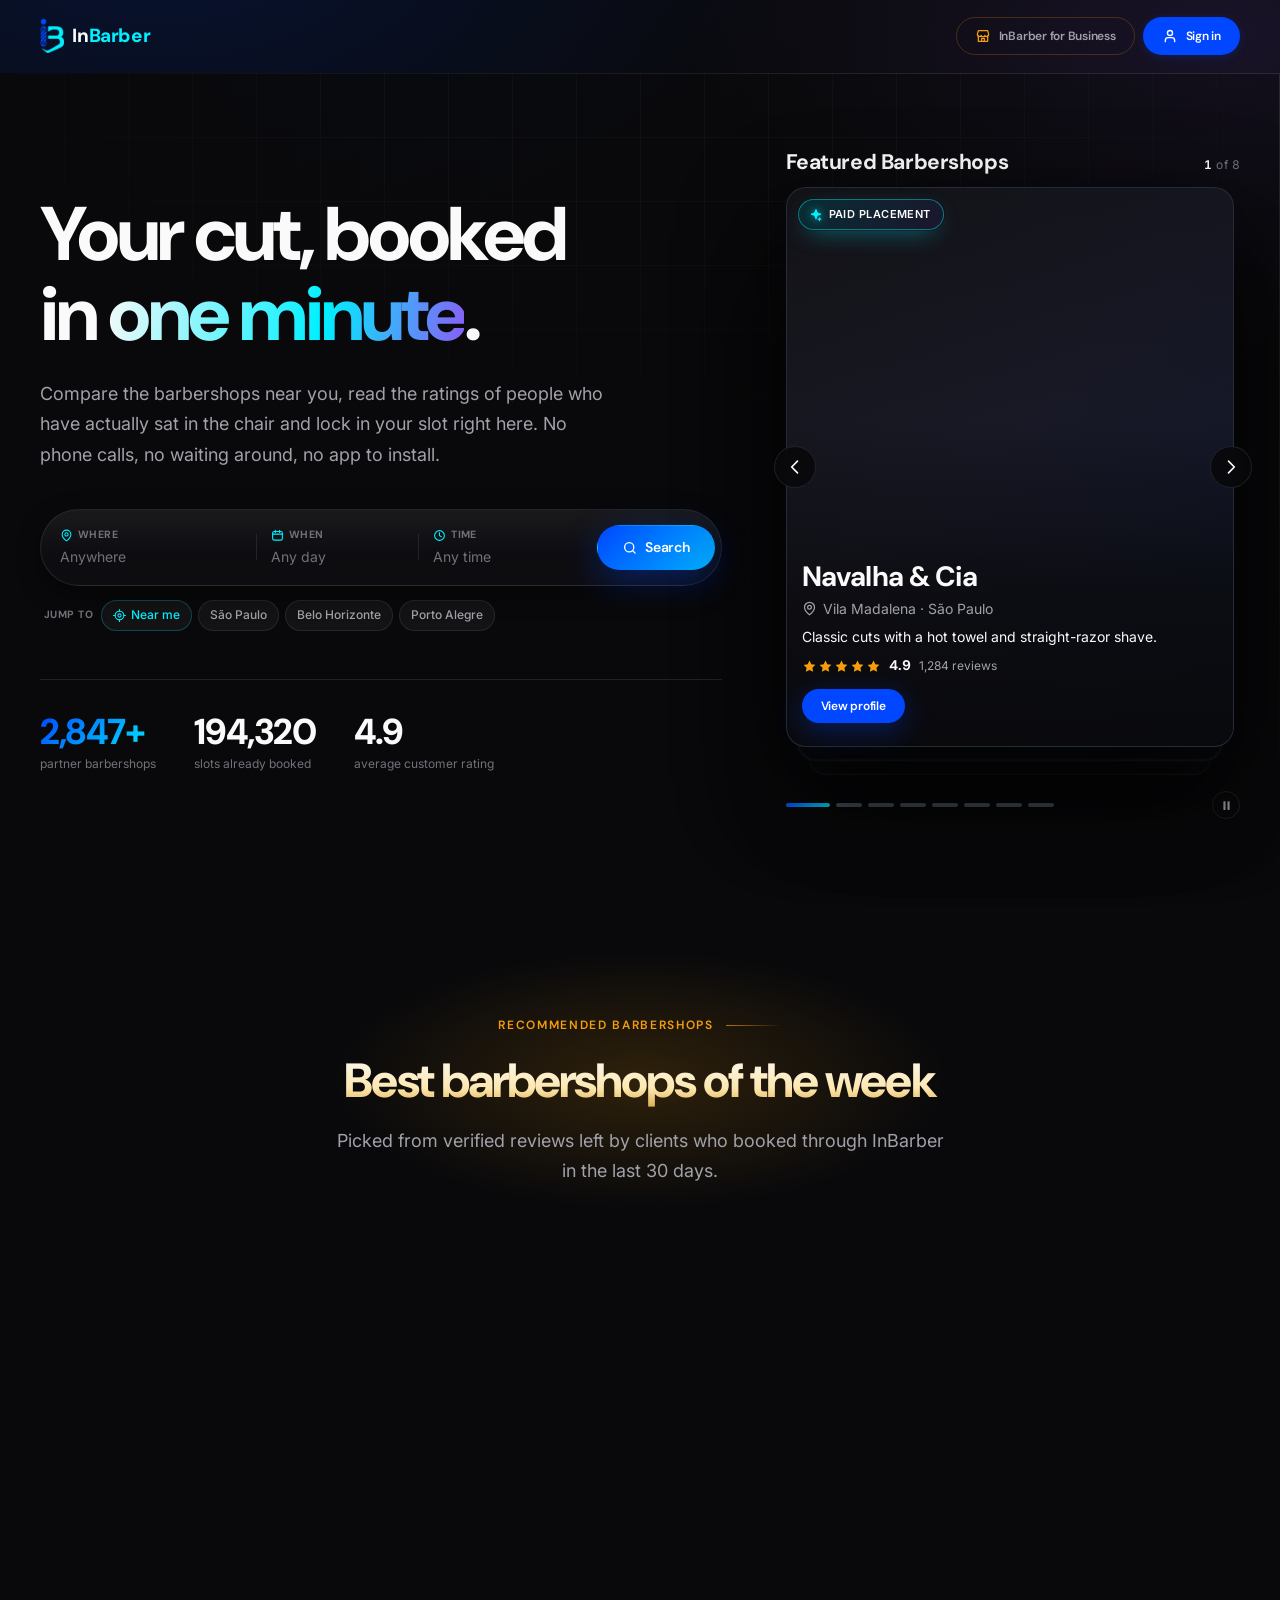
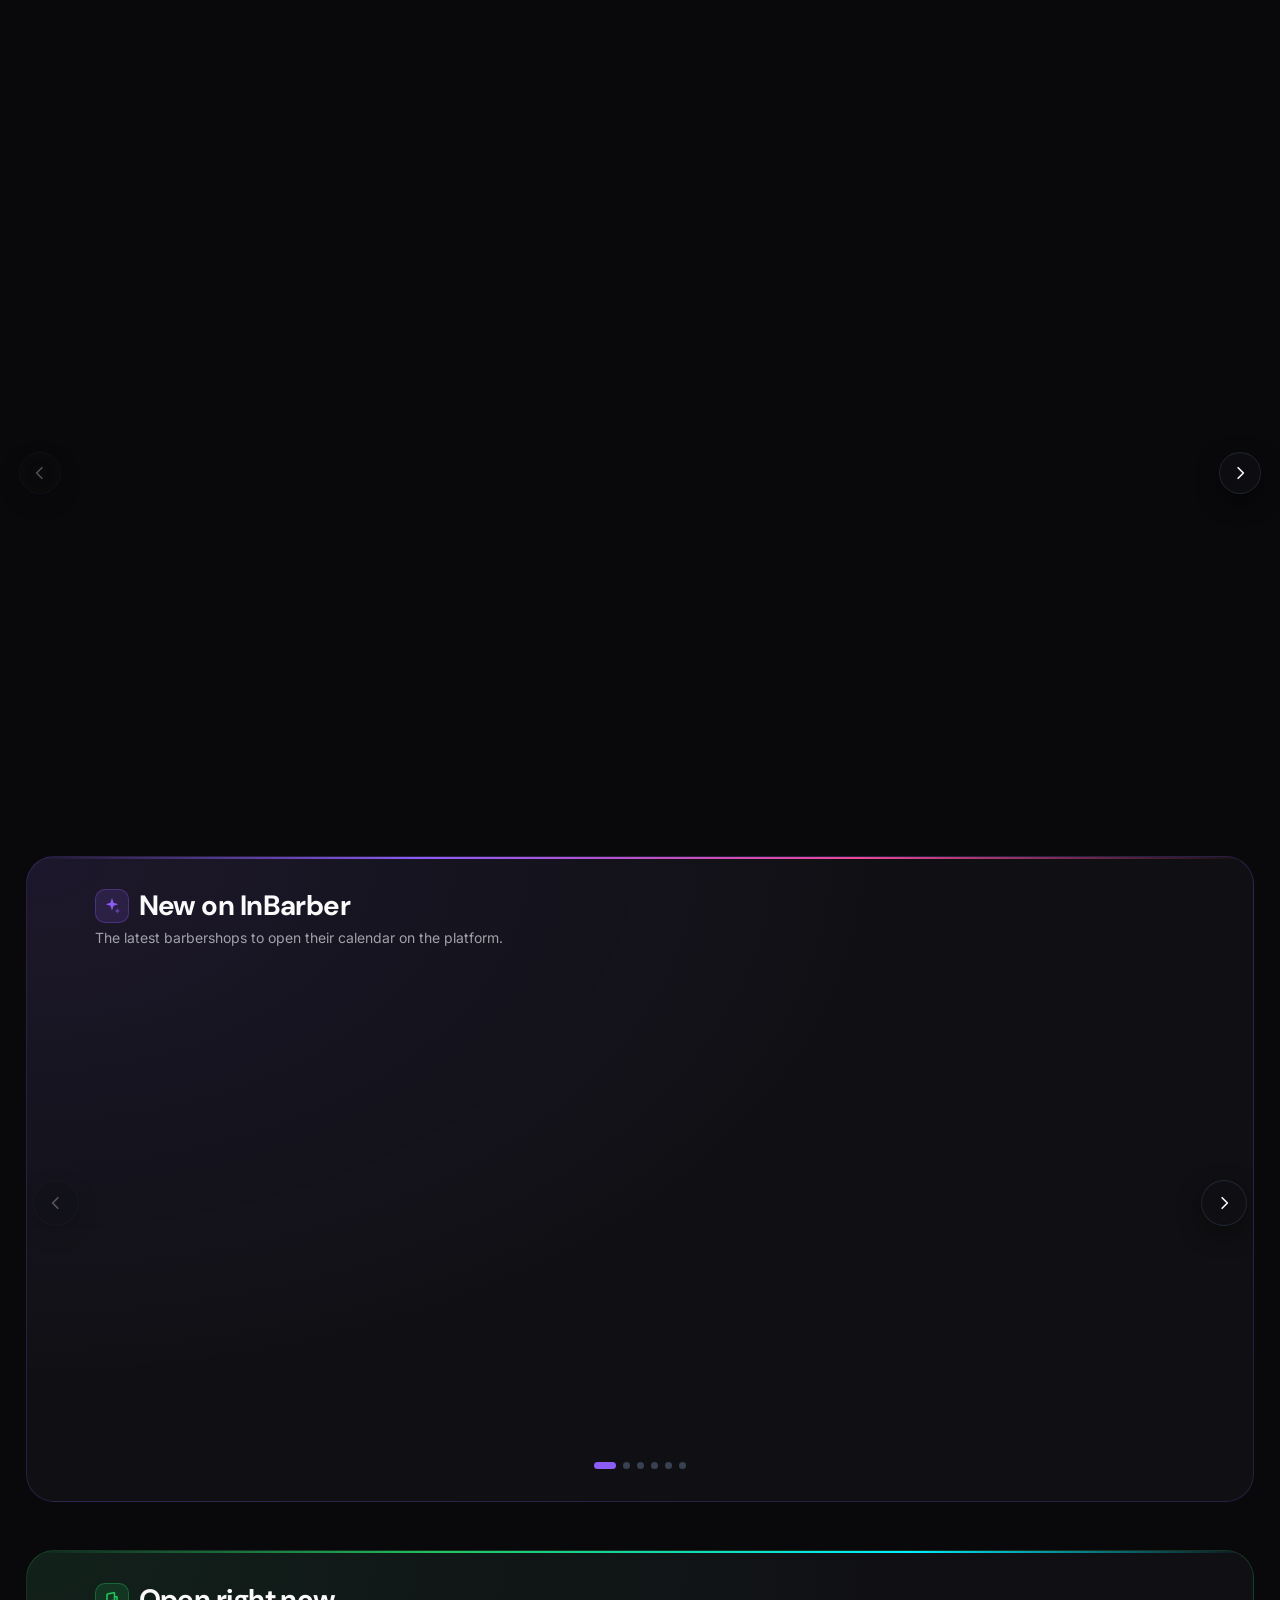
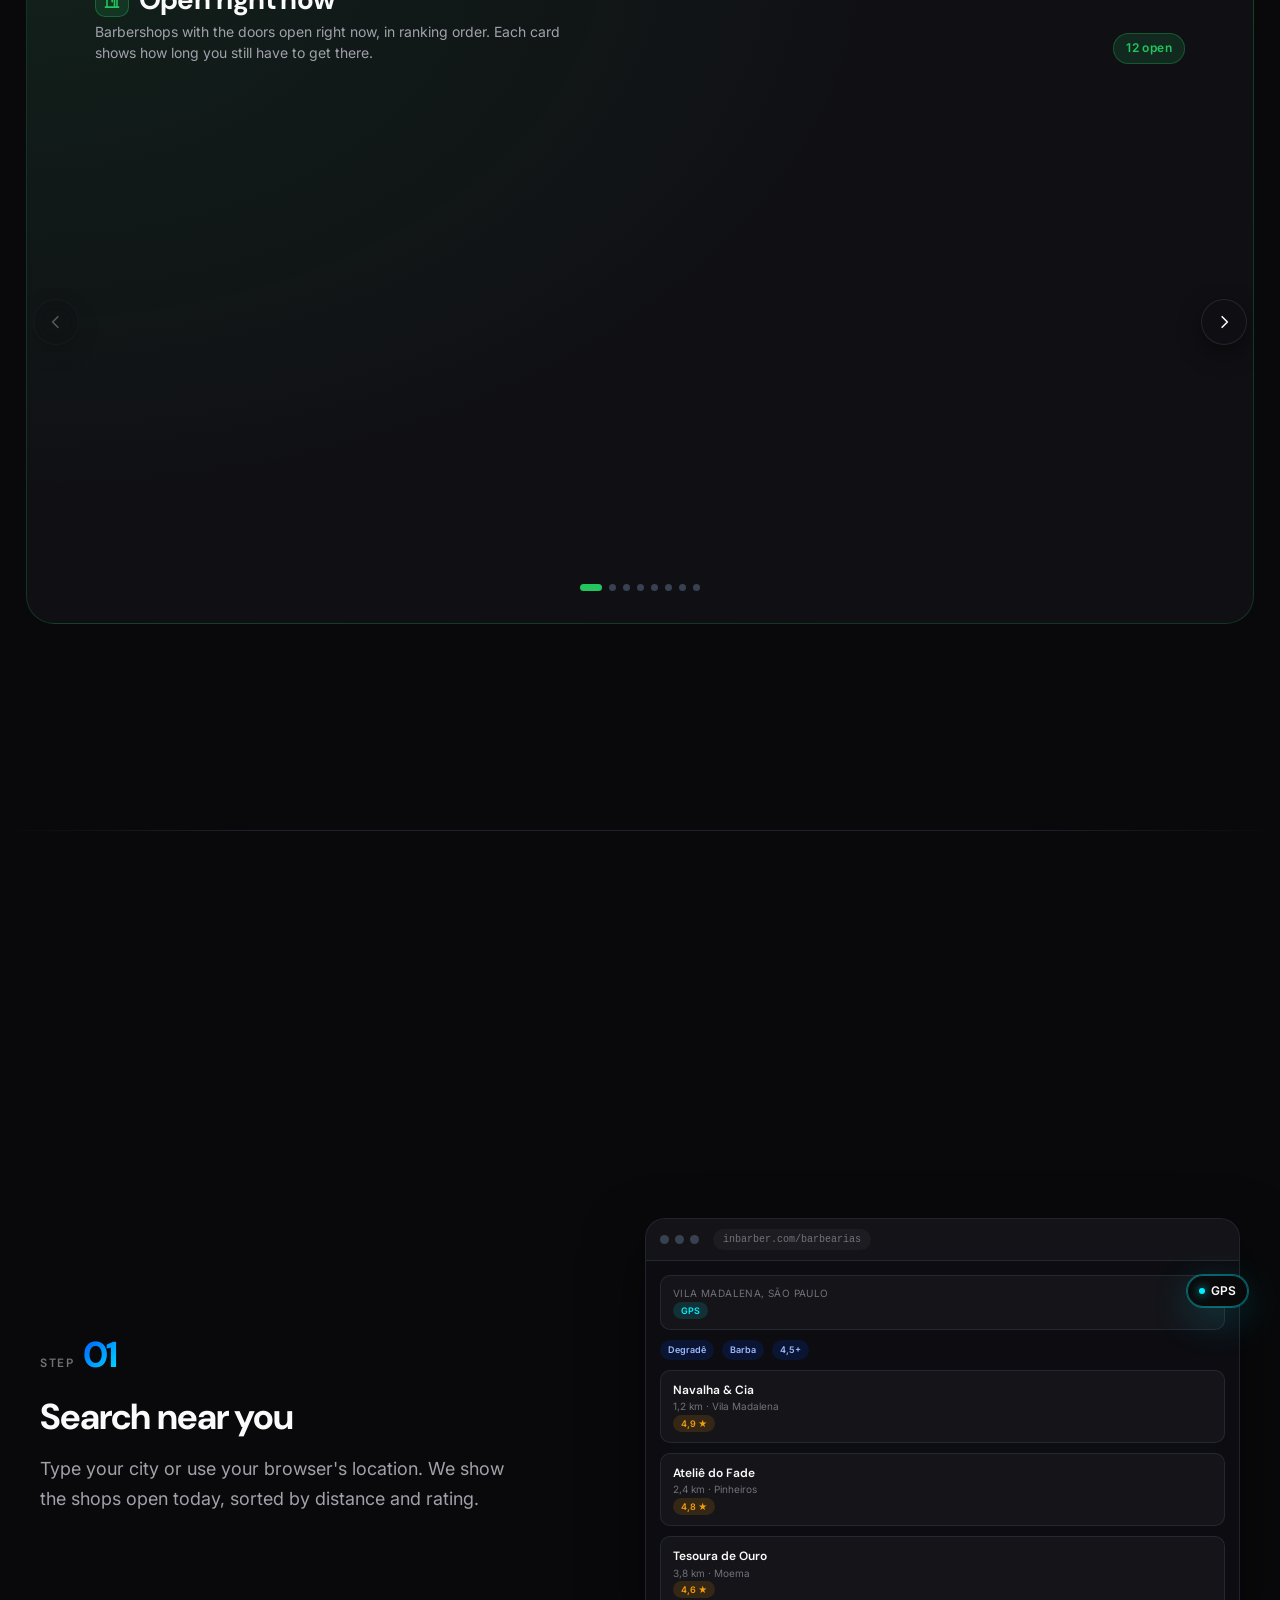
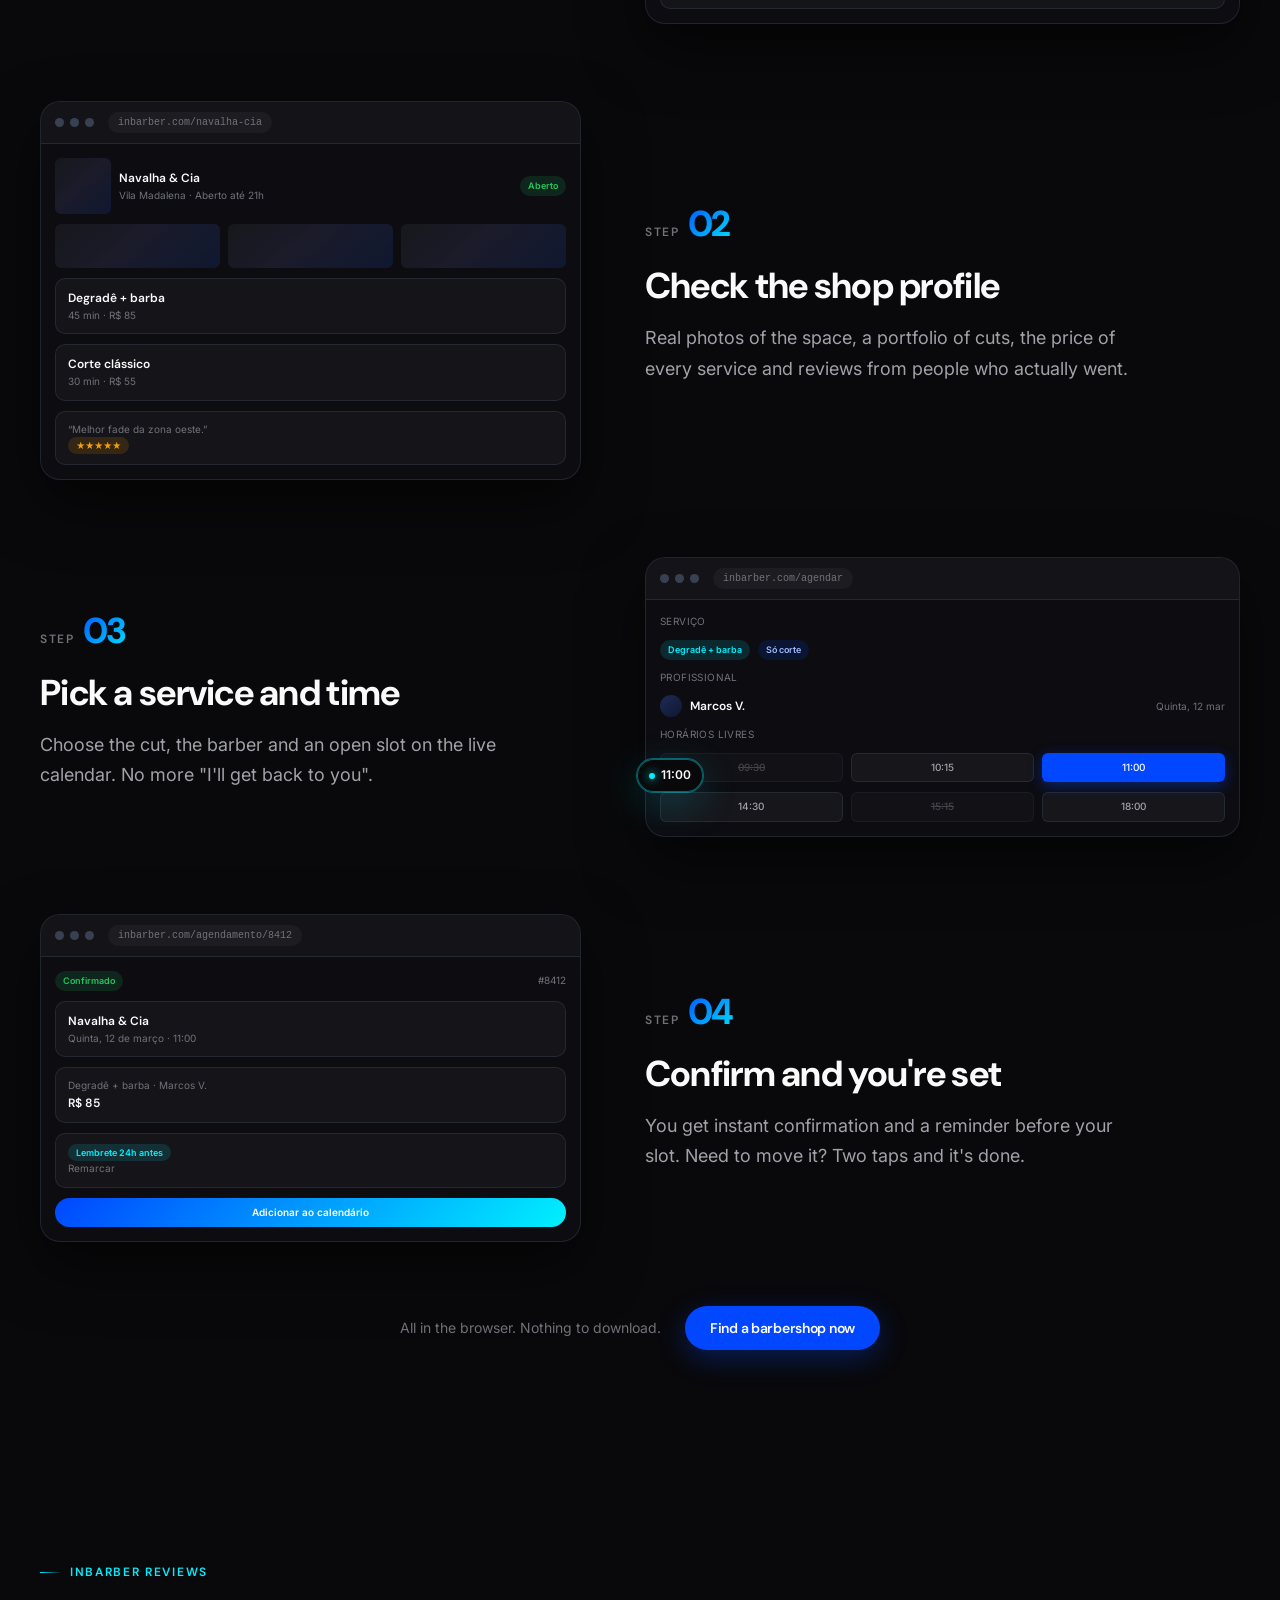
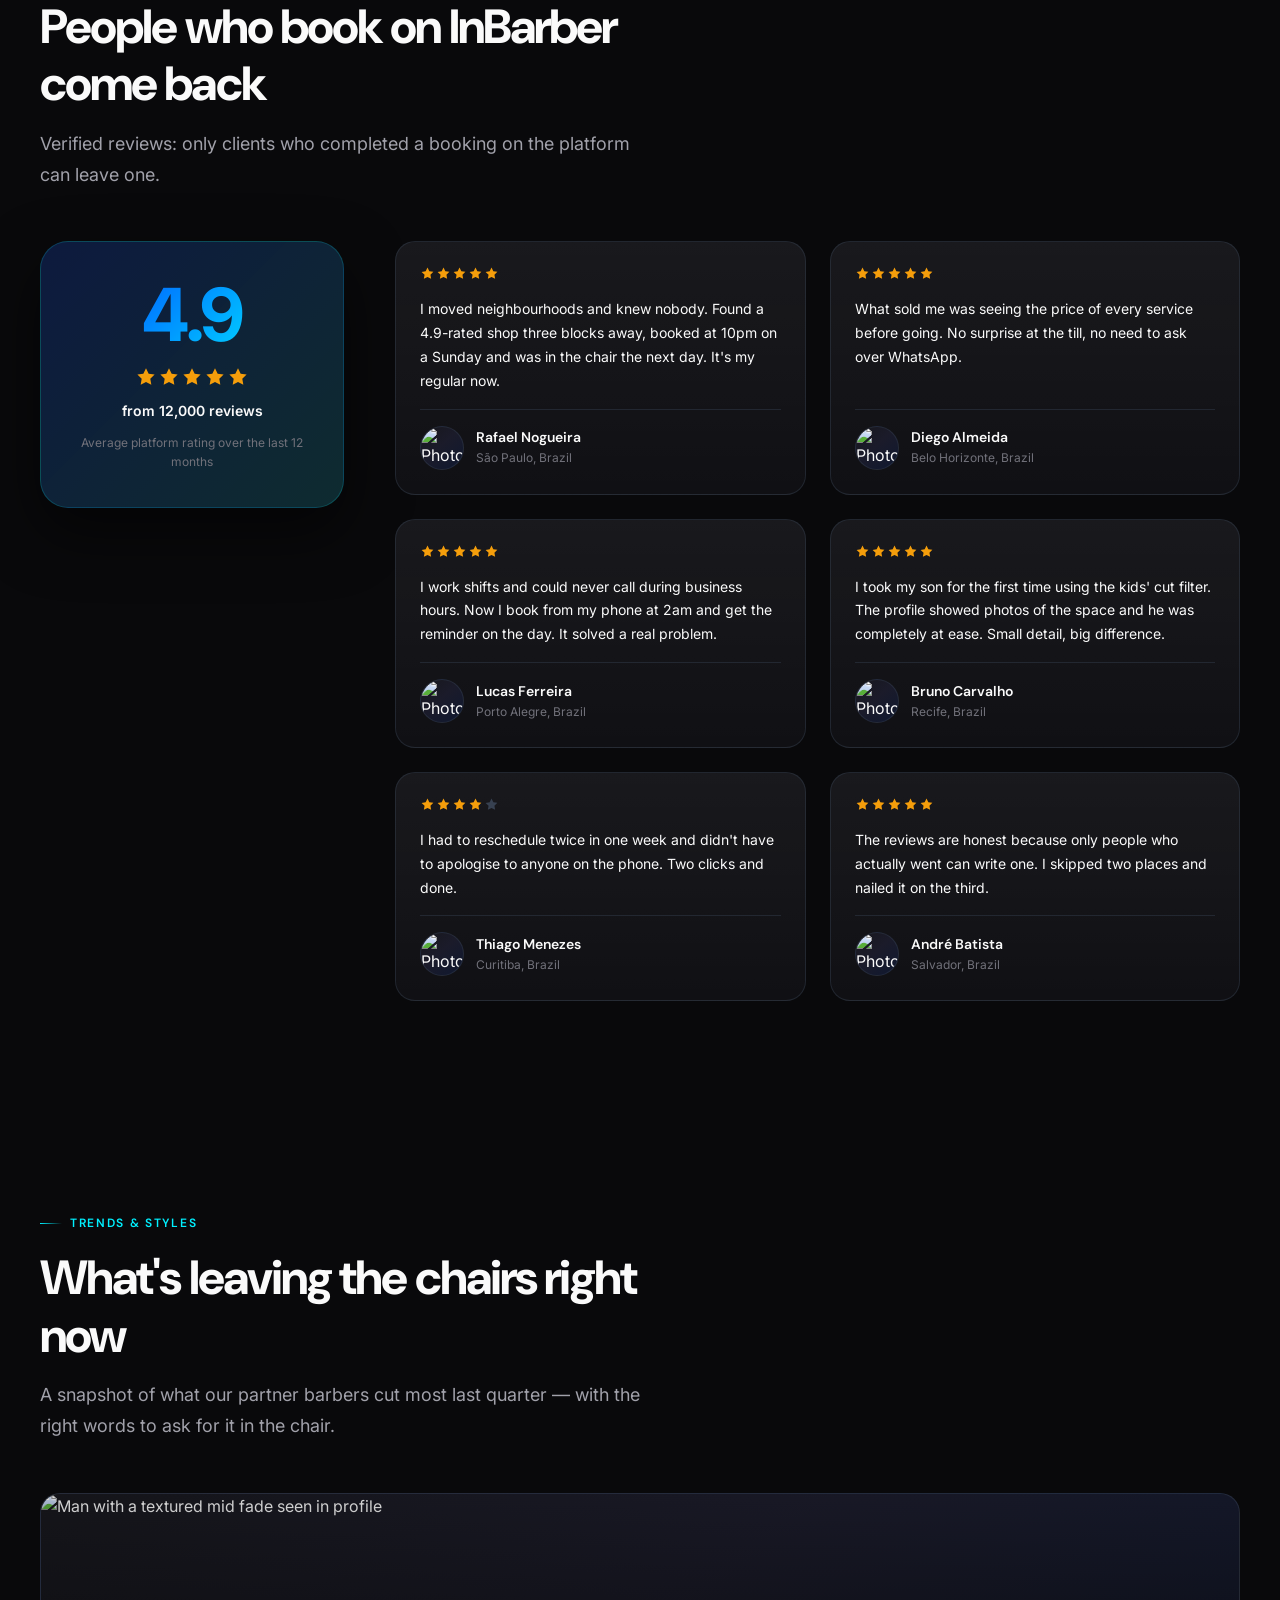
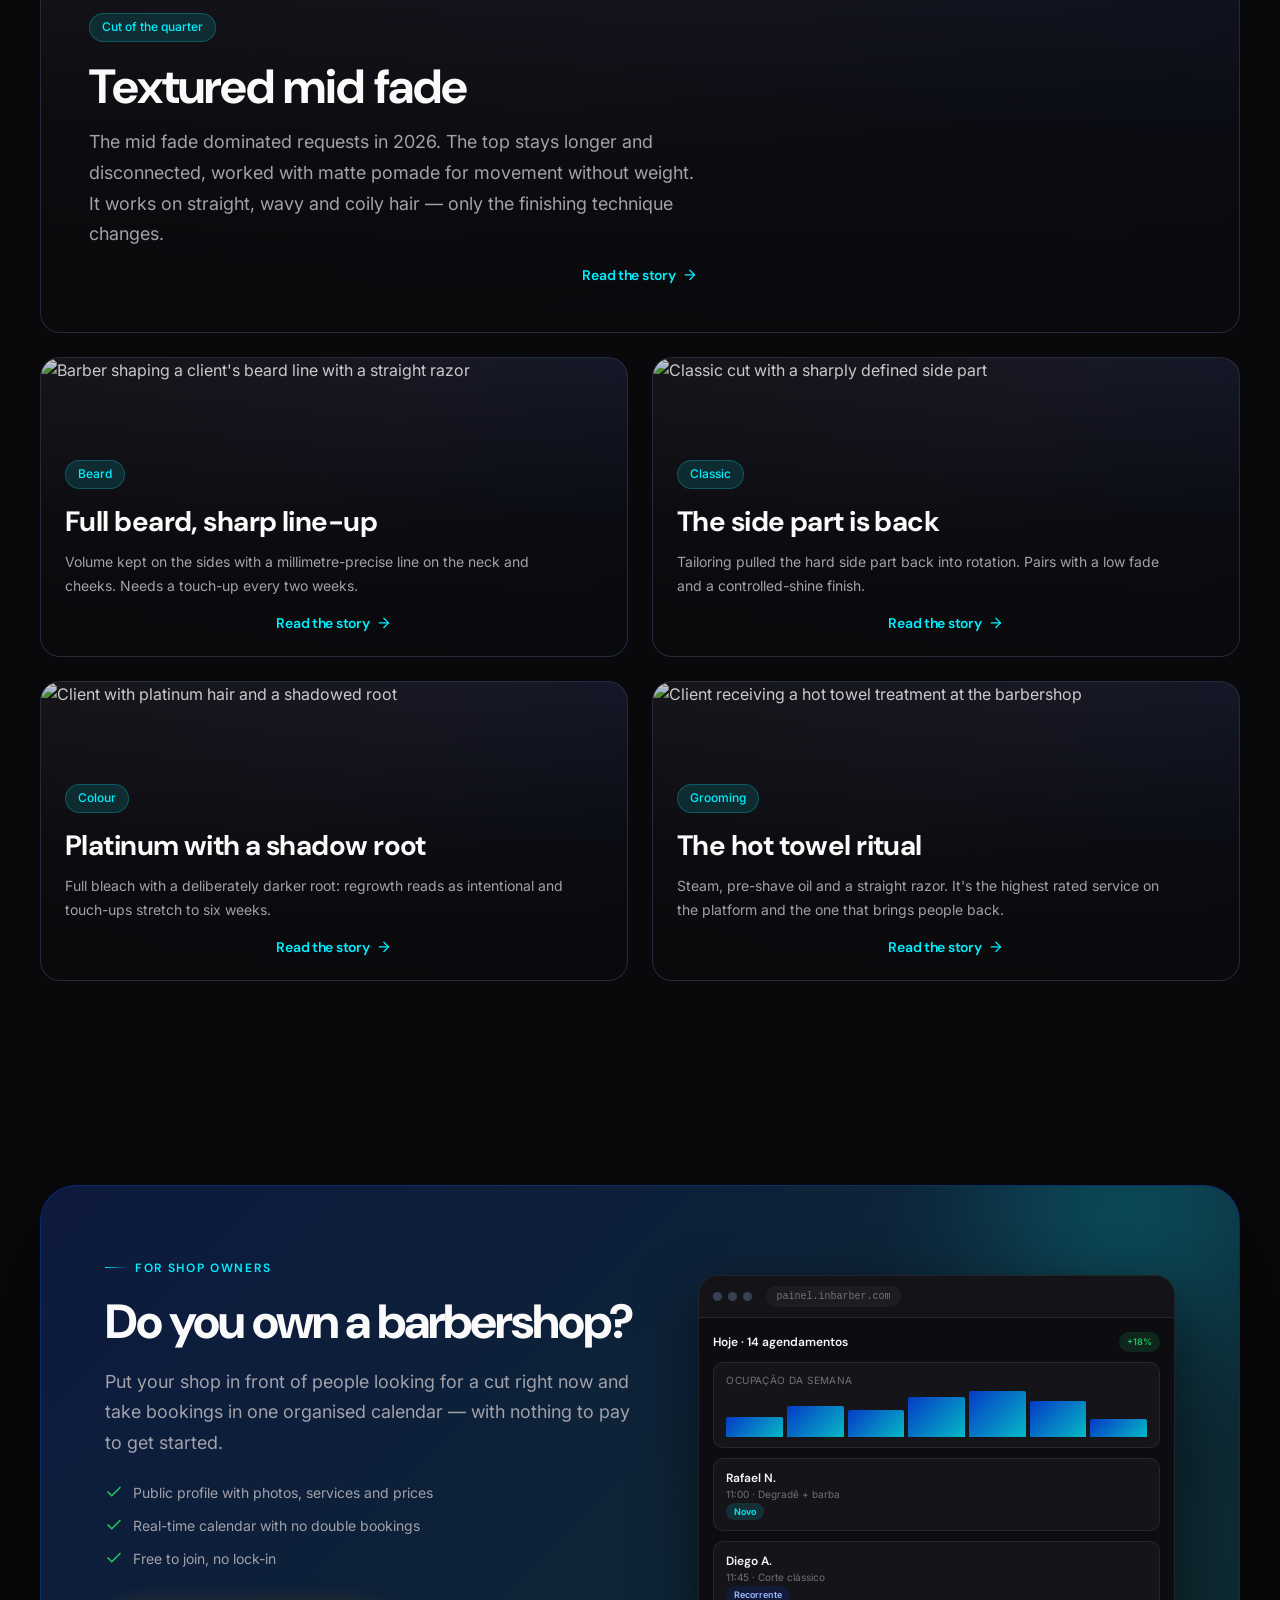
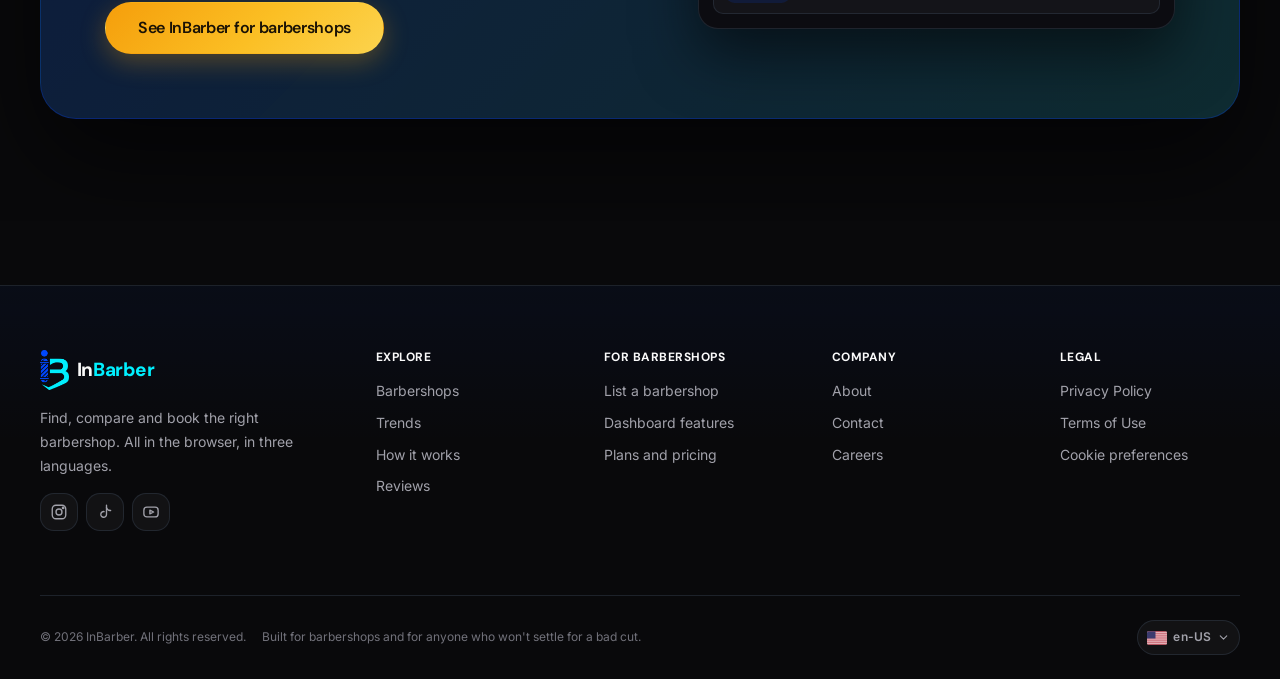
==== commit e7ec5b11: "Bug na hero section resolvido." ====
--- a/index.html
+++ b/index.html
@@ -117,7 +117,7 @@
       <div class="hero__bg" aria-hidden="true">
         <img class="hero__bg-image"
              src="https://images.unsplash.com/photo-1585747860715-2ba37e788b70?auto=format&amp;fit=crop&amp;w=1600&amp;q=60"
-             alt="" width="1600" height="900" fetchpriority="low" decoding="async">
+             alt="" width="1600" height="900" fetchpriority="high" decoding="async">
       </div>
       <div class="grid-lines" aria-hidden="true"></div>
 
--- a/css/landing-page.css
+++ b/css/landing-page.css
@@ -1926,7 +1926,10 @@
   border-radius: var(--radius-lg);
 }
 
-.featured__photo {
+/* Especificidade bumpada (.featured __photo) para vencer .framed { position: relative }
+   definido mais adiante no mesmo bundle: sem isso, a figura perde inset:0 e a
+   foto aparece encolhida em vez de preencher o slide. */
+.featured .featured__photo {
   position: absolute;
   inset: 0;
   margin: 0;
@@ -5463,4 +5466,4 @@
 
 .status-message--info {
   color: var(--color-secondary);
-}
+}
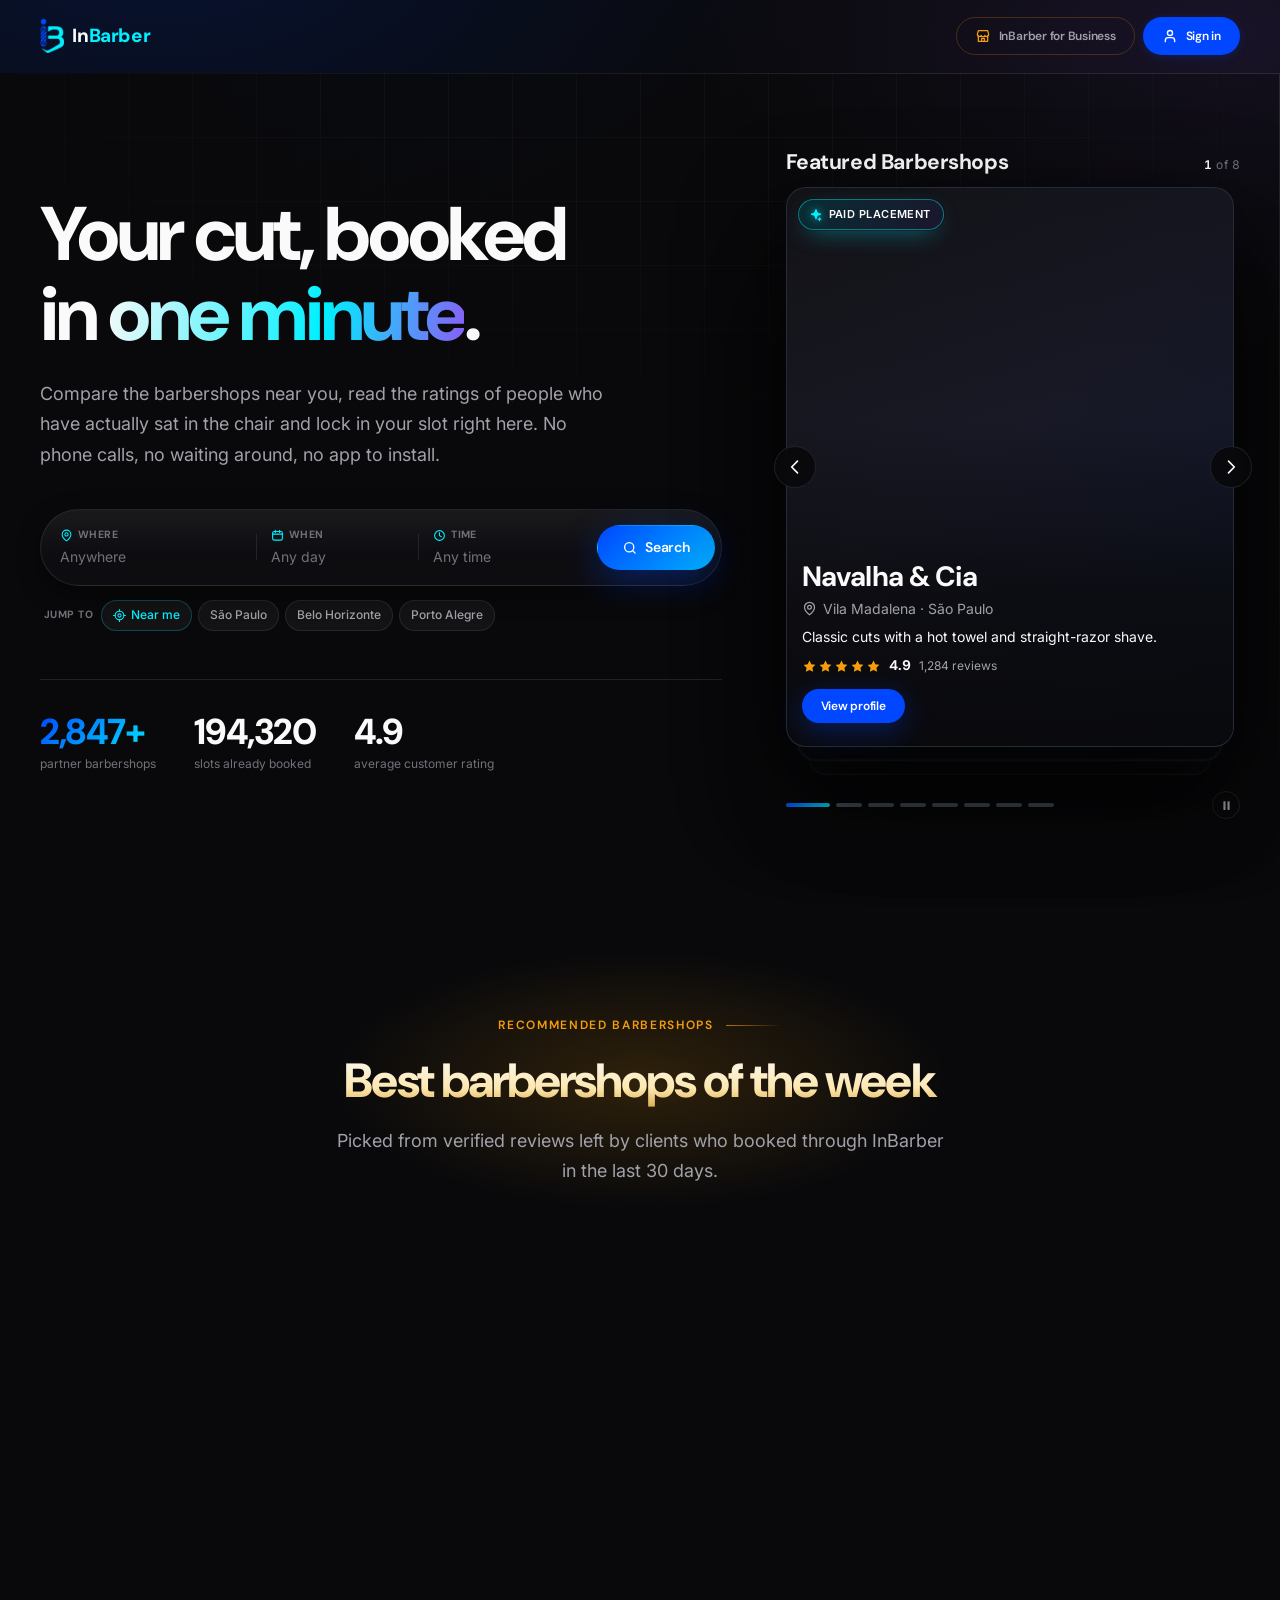
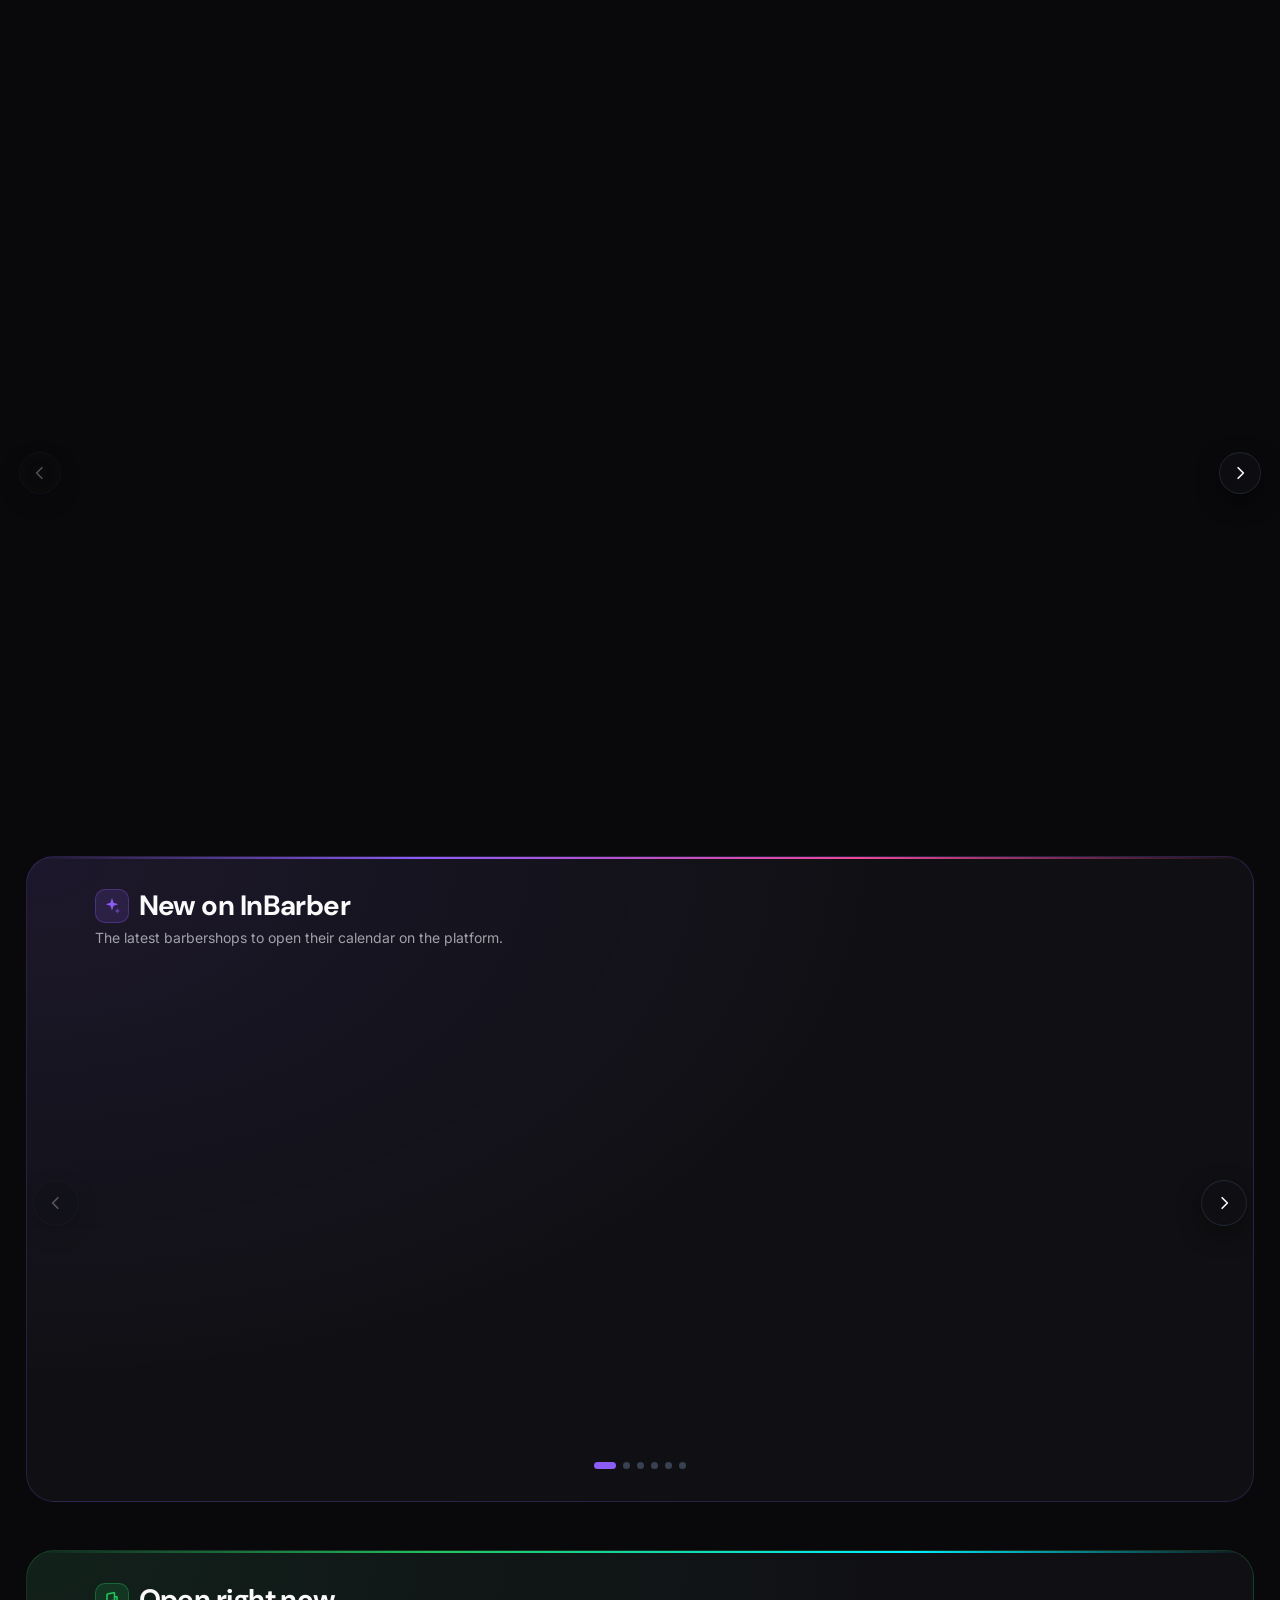
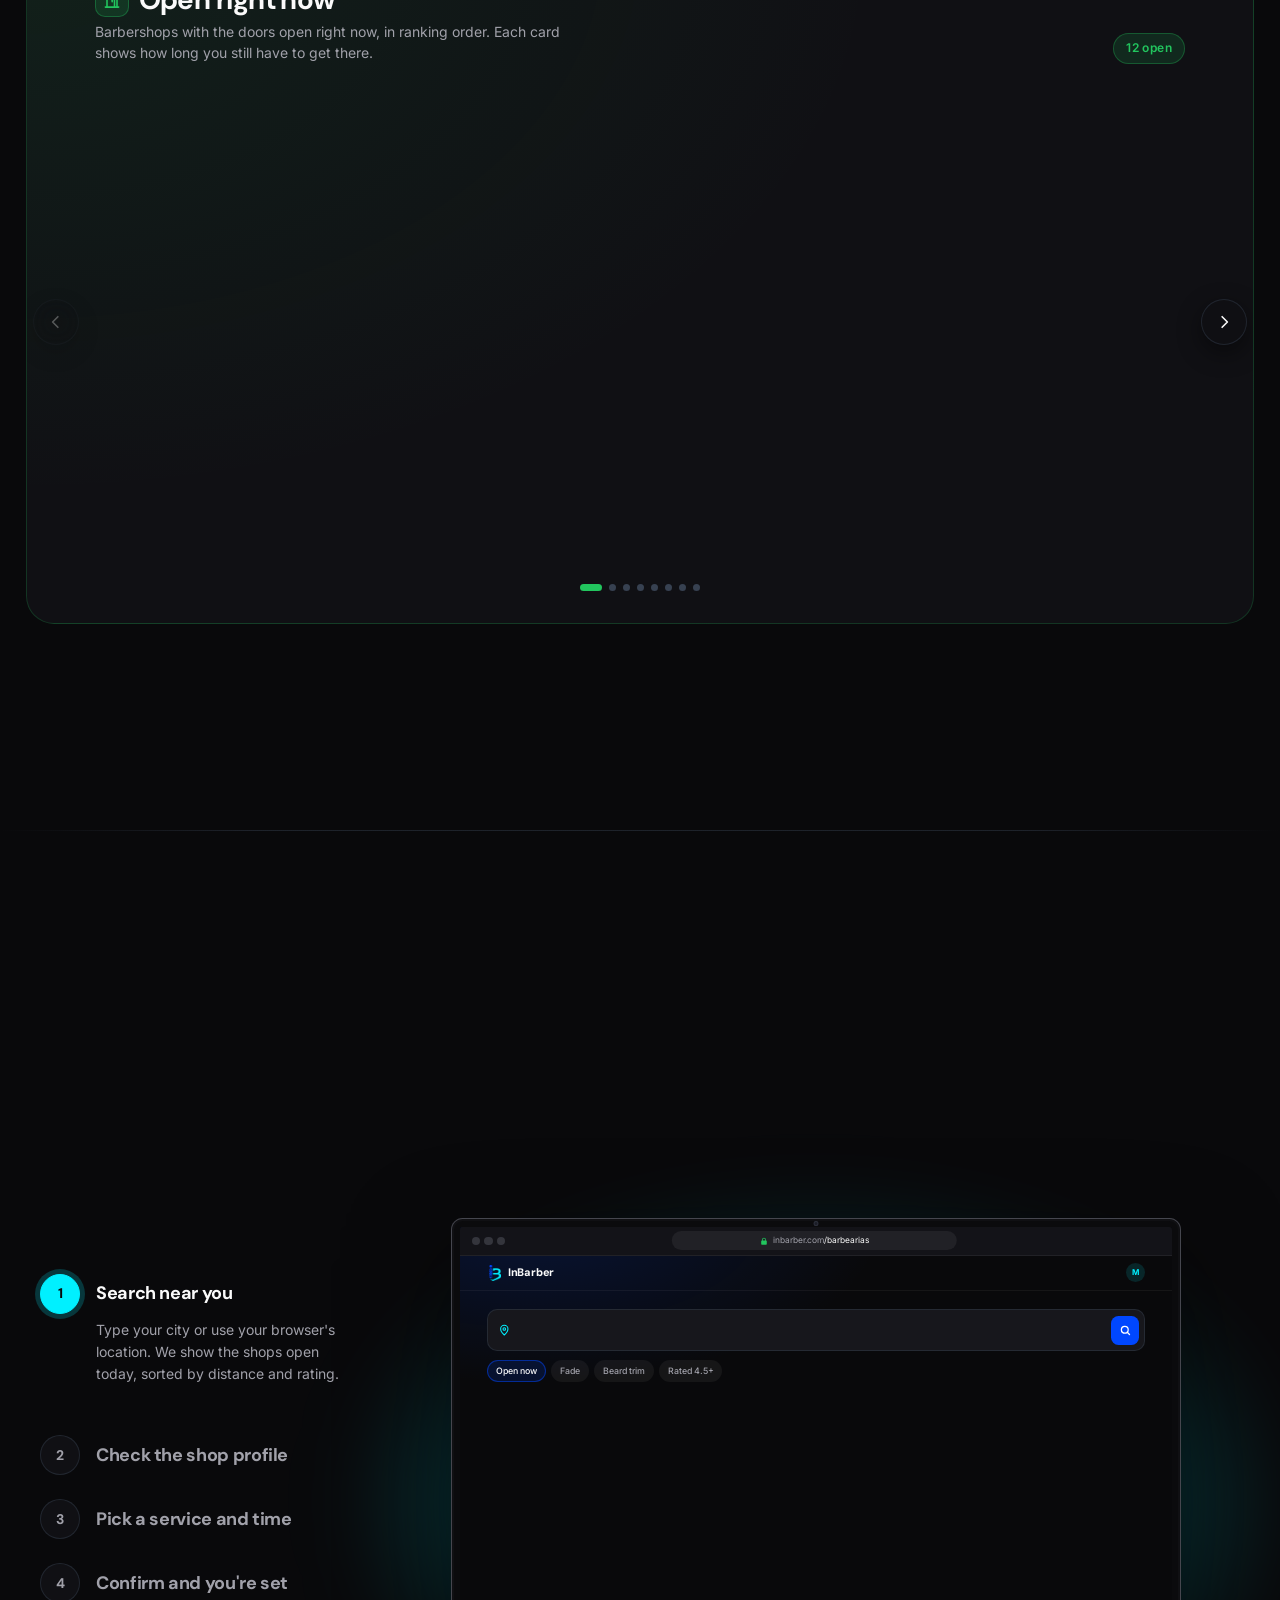
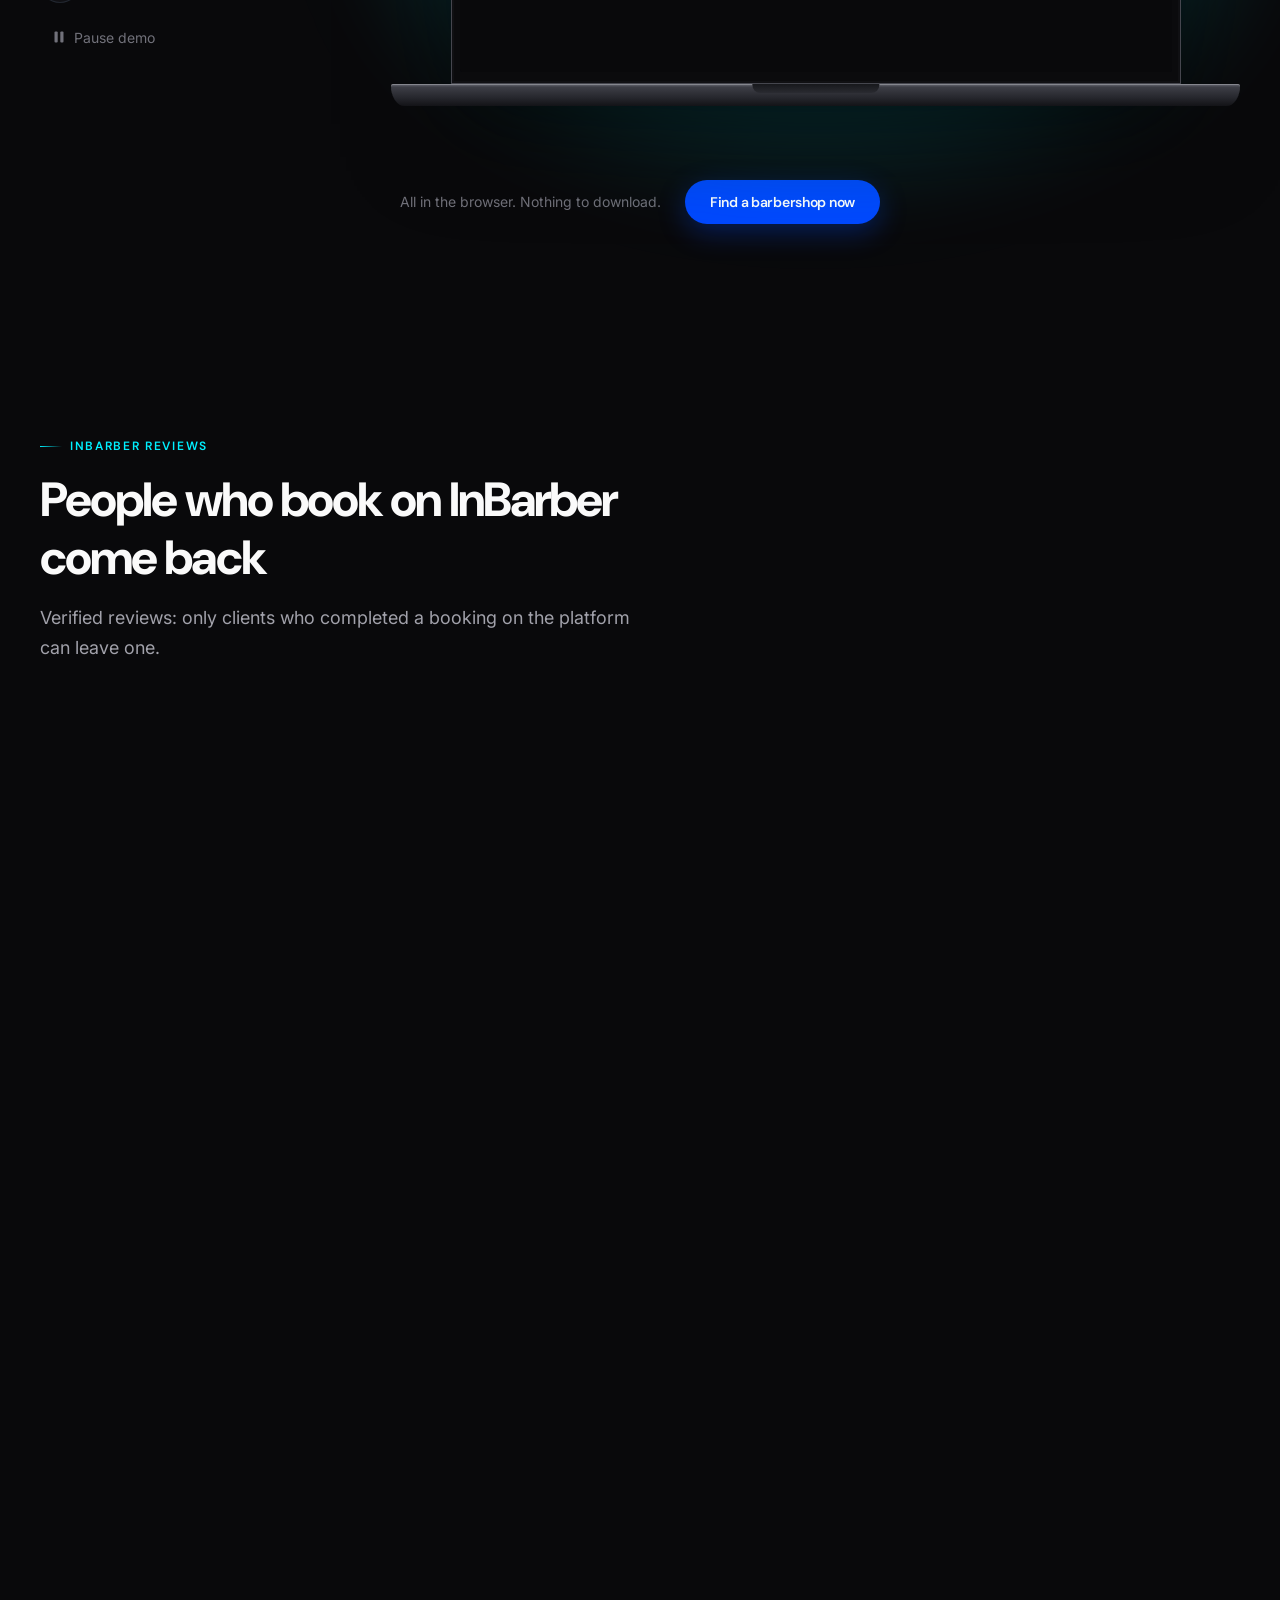
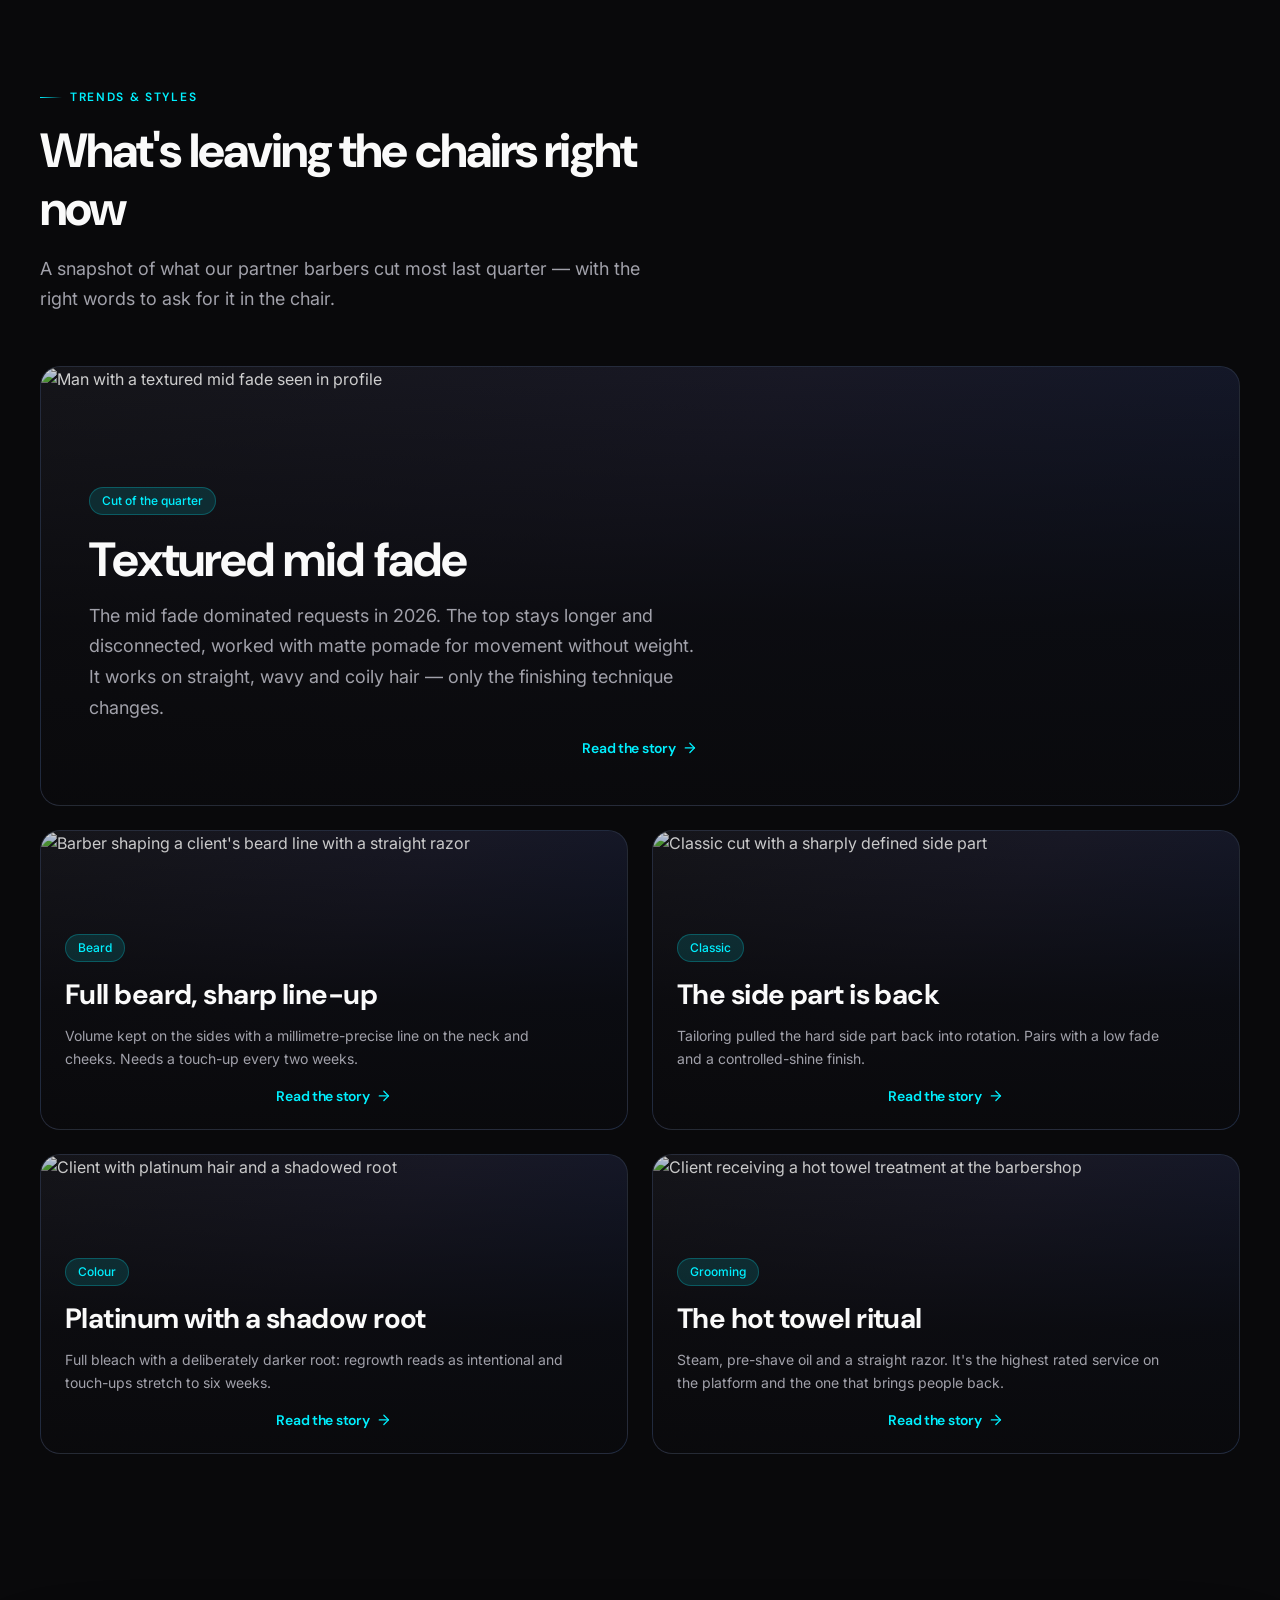
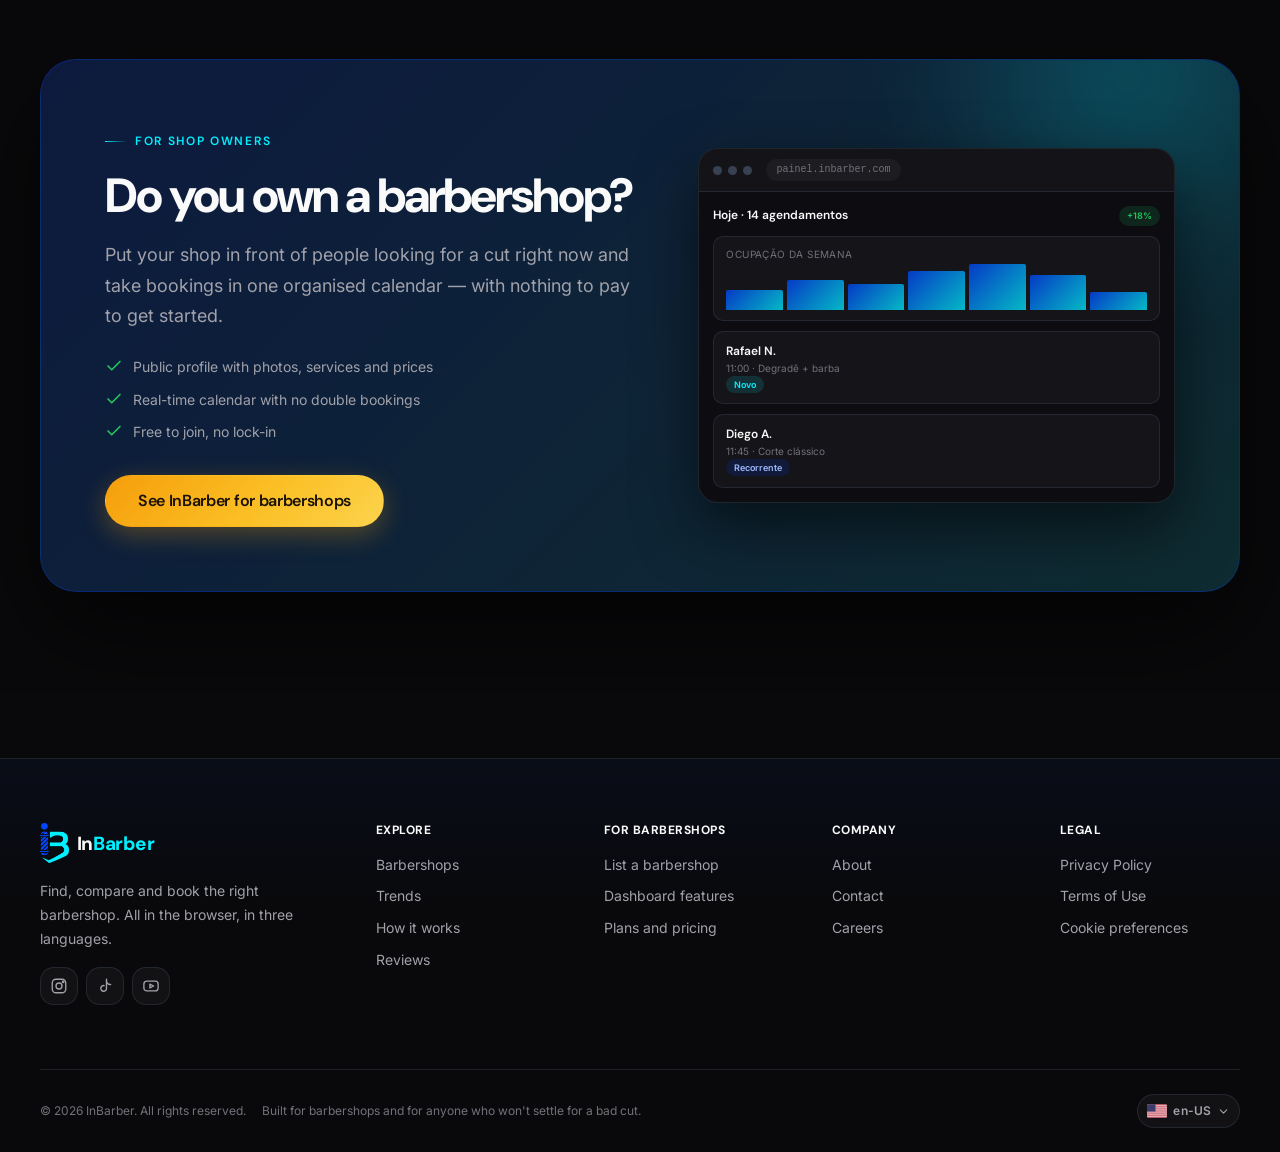
==== commit 4a176c2d: "Nova animação na seção "como funciona."" ====
--- a/index.html
+++ b/index.html
@@ -41,6 +41,7 @@
   <link rel="stylesheet" href="css/global.css">
   <link rel="stylesheet" href="css/conta.css">
   <link rel="stylesheet" href="css/responsive.css">
+  <link rel="stylesheet" href="css/como-funciona.css">
 
   <script type="application/ld+json">
   {
@@ -373,197 +374,250 @@
 
     <!-- ==================================================================
          SEÇÃO 3 — COMO FUNCIONA
+         Um agendamento completo dentro de um notebook (celular abaixo de
+         640px), conduzido por js/como-funciona.js. Listas, datas, preços e
+         horários da tela são montados lá, a partir do data.js e do idioma.
          ================================================================== -->
-    <section class="section" id="como-funciona" aria-labelledby="how-title">
-      <div class="container">
+    <section class="section how" id="como-funciona" aria-labelledby="how-title">
+      <div class="container how__container">
         <div class="section__header section__header--center" data-reveal>
           <span class="eyebrow" data-i18n="how.eyebrow"></span>
           <h2 class="section__title" id="how-title" data-i18n="how.title"></h2>
           <p class="section__subtitle" data-i18n="how.subtitle"></p>
         </div>
 
-        <ol class="steps">
-
-          <!-- Passo 1 · Buscar -->
-          <li class="step">
-            <div class="step__text" data-reveal="left">
-              <p class="step__index"><span data-i18n="how.stepLabel"></span> <span class="step__number">01</span></p>
-              <h3 class="step__title" data-i18n="how.step1.title"></h3>
-              <p class="step__desc" data-i18n="how.step1.desc"></p>
+        <div class="how-stage" data-how-stage data-step="0">
+
+          <!-- Passos -->
+          <div class="how-guide">
+            <ol class="how-steps">
+            <li class="how-step is-active" data-how-step="0">
+              <h3 class="how-step__heading">
+                <button class="how-step__trigger" type="button" aria-current="step">
+                  <span class="how-step__node">
+                    <span aria-hidden="true">1</span>
+                    <svg class="how-step__check" viewBox="0 0 16 16" fill="none" stroke="currentColor" stroke-width="2.4" stroke-linecap="round" stroke-linejoin="round" aria-hidden="true"><polyline points="3,8.5 6.5,12 13,4.5"/></svg>
+                  </span>
+                  <span class="how-step__title" data-i18n="how.step1.title"></span>
+                </button>
+              </h3>
+              <span class="how-step__rail" aria-hidden="true"><span class="how-step__fill"></span></span>
+              <div class="how-step__body">
+                <div class="how-step__clip">
+                  <p class="how-step__desc" data-i18n="how.step1.desc"></p>
+                </div>
+              </div>
+            </li>
+            <li class="how-step" data-how-step="1">
+              <h3 class="how-step__heading">
+                <button class="how-step__trigger" type="button">
+                  <span class="how-step__node">
+                    <span aria-hidden="true">2</span>
+                    <svg class="how-step__check" viewBox="0 0 16 16" fill="none" stroke="currentColor" stroke-width="2.4" stroke-linecap="round" stroke-linejoin="round" aria-hidden="true"><polyline points="3,8.5 6.5,12 13,4.5"/></svg>
+                  </span>
+                  <span class="how-step__title" data-i18n="how.step2.title"></span>
+                </button>
+              </h3>
+              <span class="how-step__rail" aria-hidden="true"><span class="how-step__fill"></span></span>
+              <div class="how-step__body">
+                <div class="how-step__clip">
+                  <p class="how-step__desc" data-i18n="how.step2.desc"></p>
+                </div>
+              </div>
+            </li>
+            <li class="how-step" data-how-step="2">
+              <h3 class="how-step__heading">
+                <button class="how-step__trigger" type="button">
+                  <span class="how-step__node">
+                    <span aria-hidden="true">3</span>
+                    <svg class="how-step__check" viewBox="0 0 16 16" fill="none" stroke="currentColor" stroke-width="2.4" stroke-linecap="round" stroke-linejoin="round" aria-hidden="true"><polyline points="3,8.5 6.5,12 13,4.5"/></svg>
+                  </span>
+                  <span class="how-step__title" data-i18n="how.step3.title"></span>
+                </button>
+              </h3>
+              <span class="how-step__rail" aria-hidden="true"><span class="how-step__fill"></span></span>
+              <div class="how-step__body">
+                <div class="how-step__clip">
+                  <p class="how-step__desc" data-i18n="how.step3.desc"></p>
+                </div>
+              </div>
+            </li>
+            <li class="how-step" data-how-step="3">
+              <h3 class="how-step__heading">
+                <button class="how-step__trigger" type="button">
+                  <span class="how-step__node">
+                    <span aria-hidden="true">4</span>
+                    <svg class="how-step__check" viewBox="0 0 16 16" fill="none" stroke="currentColor" stroke-width="2.4" stroke-linecap="round" stroke-linejoin="round" aria-hidden="true"><polyline points="3,8.5 6.5,12 13,4.5"/></svg>
+                  </span>
+                  <span class="how-step__title" data-i18n="how.step4.title"></span>
+                </button>
+              </h3>
+              <span class="how-step__rail" aria-hidden="true"><span class="how-step__fill"></span></span>
+              <div class="how-step__body">
+                <div class="how-step__clip">
+                  <p class="how-step__desc" data-i18n="how.step4.desc"></p>
+                </div>
+              </div>
+            </li>
+            </ol>
+            <div class="how-guide__foot">
+              <button class="how-toggle" type="button" data-how-toggle>
+                <svg class="how-toggle__pause" viewBox="0 0 14 14" fill="currentColor" aria-hidden="true"><rect x="2.5" y="1.5" width="3.2" height="11" rx="1"/><rect x="8.3" y="1.5" width="3.2" height="11" rx="1"/></svg>
+                <svg class="how-toggle__play" viewBox="0 0 14 14" fill="currentColor" aria-hidden="true"><path d="M3 1.8v10.4c0 .6.7 1 1.2.6l8-5.2c.5-.3.5-1 0-1.3l-8-5.1C3.7.9 3 1.2 3 1.800z"/></svg>
+                <span data-how-toggle-label></span>
+              </button>
             </div>
-            <div class="step__visual" data-reveal="right">
-              <div class="mockup" role="img" data-i18n-attr="aria-label:how.step1.alt">
-                <div class="mockup__bar" aria-hidden="true">
-                  <span class="mockup__dot"></span><span class="mockup__dot"></span><span class="mockup__dot"></span>
-                  <span class="mockup__url">inbarber.com/barbearias</span>
-                </div>
-                <div class="mockup__screen" aria-hidden="true">
-                  <div class="mockup__panel mockup__row">
-                    <span class="mockup__label">Vila Madalena, São Paulo</span>
-                    <span class="mockup__grow"></span>
-                    <span class="mockup__pill mockup__pill--cyan">GPS</span>
+          </div>
+
+          <!-- Aparelho -->
+          <div class="how-device" data-how-device role="img">
+            <div class="how-device__glow" aria-hidden="true"></div>
+            <div class="how-device__lid" aria-hidden="true">
+              <span class="how-device__camera"></span>
+              <div class="how-device__screen" data-demo-screen>
+                <div class="demo">
+
+                  <div class="demo-browser">
+                    <span class="demo-browser__dots"><i></i><i></i><i></i></span>
+                    <span class="demo-browser__url">
+                      <svg viewBox="0 0 12 12" fill="currentColor"><path d="M6 1a2.8 2.8 0 0 0-2.8 2.800V5H3a1 1 0 0 0-1 1v4a1 1 0 0 0 1 1h6a1 1 0 0 0 1-1V6a1 1 0 0 0-1-1h-.2V3.800A2.8 2.8 0 0 0 6 1zm1.7 4H4.300V3.800a1.7 1.7 0 0 1 3.4 0z"/></svg>
+                      <span>inbarber.com<b data-demo="path"></b></span>
+                    </span>
                   </div>
-                  <div class="mockup__row">
-                    <span class="mockup__pill mockup__pill--primary">Degradê</span>
-                    <span class="mockup__pill mockup__pill--primary">Barba</span>
-                    <span class="mockup__pill mockup__pill--primary">4,5+</span>
+
+                  <div class="demo-top">
+                    <img src="assets/images/inbarber-logo.png" alt="" width="20" height="20" loading="lazy">
+                    <span class="demo-top__brand">InBarber</span>
+                    <span class="demo-top__avatar">M</span>
                   </div>
-                  <div class="mockup__panel mockup__row">
-                    <span class="mockup__bone mockup__bone--thumb"></span>
-                    <span class="mockup__grow">
-                      <span class="mockup__title">Navalha &amp; Cia</span>
-                      <span class="mockup__meta">1,2 km · Vila Madalena</span>
-                    </span>
-                    <span class="mockup__pill mockup__pill--gold">4,9 ★</span>
+
+                  <div class="demo-scenes">
+
+                    <!-- Cena 1 · Busca -->
+                    <div class="demo-scene is-active" data-scene="0">
+                      <div class="demo-field" data-demo-target="field">
+                        <svg viewBox="0 0 24 24" fill="none" stroke="currentColor" stroke-width="2" stroke-linecap="round" stroke-linejoin="round"><path d="M12 21s7-6.1 7-11.500A7 7 0 0 0 5 9.500C5 14.9 12 21 12 21z"/><circle cx="12" cy="9.5" r="2.5"/></svg>
+                        <span class="demo-field__text" data-demo="typed"></span>
+                        <span class="demo-field__go">
+                          <svg viewBox="0 0 24 24" fill="none" stroke="currentColor" stroke-width="2.4" stroke-linecap="round"><circle cx="11" cy="11" r="6.5"/><path d="m20 20-4.3-4.3"/></svg>
+                        </span>
+                      </div>
+                      <div class="demo-chips">
+                        <span class="demo-chip demo-chip--on" data-i18n="how.demo.openNow"></span>
+                        <span class="demo-chip" data-i18n="service.fade"></span>
+                        <span class="demo-chip" data-i18n="service.beard"></span>
+                        <span class="demo-chip" data-i18n="how.demo.topRated"></span>
+                      </div>
+                      <p class="demo-count" data-demo="count"></p>
+                      <div class="demo-results" data-demo="results"></div>
+                    </div>
+
+                    <!-- Cena 2 · Perfil da barbearia -->
+                    <div class="demo-scene demo-scene--profile" data-scene="1">
+                      <div class="demo-gallery">
+                        <span class="demo-photo demo-gallery__cover"><img alt="" loading="lazy" data-demo-photo="0"></span>
+                        <span class="demo-gallery__thumbs">
+                          <span class="demo-photo"><img alt="" loading="lazy" data-demo-photo="1"></span>
+                          <span class="demo-photo"><img alt="" loading="lazy" data-demo-photo="2"></span>
+                          <span class="demo-photo"><img alt="" loading="lazy" data-demo-photo="3"></span>
+                        </span>
+                      </div>
+                      <div class="demo-profile">
+                        <p class="demo-profile__name" data-demo="shopName"></p>
+                        <p class="demo-profile__meta">
+                          <span class="demo-rating" data-demo="shopRating"></span>
+                          <span data-demo="shopPlace"></span>
+                          <span class="demo-open" data-demo="shopOpen"></span>
+                        </p>
+                        <div class="demo-services" data-demo="services"></div>
+                        <div class="demo-review">
+                          <span class="demo-avatar">R</span>
+                          <span data-i18n="how.demo.review"></span>
+                        </div>
+                        <span class="demo-cta demo-scene__cta" data-demo-target="profileCta" data-i18n="how.demo.pickTime"></span>
+                      </div>
+                    </div>
+
+                    <!-- Cena 3 · Data e hora -->
+                    <div class="demo-scene demo-scene--book" data-scene="2">
+                      <div class="demo-progress">
+                        <span class="demo-progress__item"><svg viewBox="0 0 16 16" fill="none" stroke="currentColor" stroke-width="2.4" stroke-linecap="round" stroke-linejoin="round" aria-hidden="true"><polyline points="3,8.5 6.5,12 13,4.5"/></svg><span data-i18n="how.demo.progress.service"></span></span>
+                        <span class="demo-progress__item"><svg viewBox="0 0 16 16" fill="none" stroke="currentColor" stroke-width="2.4" stroke-linecap="round" stroke-linejoin="round" aria-hidden="true"><polyline points="3,8.5 6.5,12 13,4.5"/></svg><span data-i18n="how.demo.progress.barber"></span></span>
+                        <span class="demo-progress__item demo-progress__item--now"><i></i><span data-i18n="how.demo.progress.date"></span></span>
+                      </div>
+                      <div class="demo-book">
+                        <div class="demo-cal">
+                          <p class="demo-cal__head"><span data-demo="month"></span></p>
+                          <div class="demo-cal__grid" data-demo="calendar"></div>
+                        </div>
+                        <div class="demo-slots">
+                          <div class="demo-recap">
+                            <span class="demo-avatar">M</span>
+                            <div class="demo-recap__who">
+                              <p class="demo-recap__name">Marcos V.</p>
+                              <p class="demo-recap__role" data-i18n="how.demo.barberRole"></p>
+                            </div>
+                            <p class="demo-recap__service" data-demo="recapService"></p>
+                          </div>
+                          <p class="demo-slots__title" data-i18n="how.demo.slots"></p>
+                          <div class="demo-slots__grid" data-demo="slots"></div>
+                        </div>
+                      </div>
+                      <div class="demo-summary">
+                        <div class="demo-summary__text">
+                          <p class="demo-summary__empty" data-i18n="how.demo.pickSlot"></p>
+                          <div class="demo-summary__chosen">
+                            <span class="demo-summary__when" data-demo="summaryWhen"></span>
+                            <span class="demo-summary__sub" data-demo="summarySub"></span>
+                          </div>
+                        </div>
+                        <span class="demo-cta demo-scene__cta" data-demo-target="confirmCta" data-i18n="how.demo.confirm"></span>
+                      </div>
+                    </div>
+
+                    <!-- Cena 4 · Confirmação -->
+                    <div class="demo-scene demo-scene--done" data-scene="3">
+                      <div class="demo-done">
+                        <svg class="demo-check" viewBox="0 0 56 56"><circle cx="28" cy="28" r="24"/><path d="M17 29l8 8 15-17"/></svg>
+                        <p class="demo-done__title" data-i18n="how.demo.done.title"></p>
+                        <p class="demo-done__sub" data-i18n="how.demo.done.sub"></p>
+                        <div class="demo-done__actions">
+                          <span class="demo-cta demo-cta--solid" data-i18n="how.demo.done.calendar"></span>
+                          <span class="demo-cta" data-i18n="how.demo.done.reschedule"></span>
+                        </div>
+                      </div>
+                      <div class="demo-done__side">
+                        <div class="demo-ticket">
+                          <div class="demo-ticket__top">
+                            <p class="demo-ticket__shop" data-demo="shopName"></p>
+                            <p class="demo-ticket__when" data-demo="ticketWhen"></p>
+                          </div>
+                          <div class="demo-ticket__tear"></div>
+                          <div class="demo-ticket__rows">
+                            <p class="demo-ticket__row"><span data-i18n="how.demo.done.service"></span><span data-demo="ticketService"></span></p>
+                            <p class="demo-ticket__row"><span data-i18n="how.demo.done.barber"></span><span>Marcos V.</span></p>
+                            <p class="demo-ticket__row"><span data-i18n="how.demo.done.total"></span><span data-demo="ticketTotal"></span></p>
+                          </div>
+                        </div>
+                        <div class="demo-toast">
+                          <svg viewBox="0 0 24 24" fill="none" stroke="currentColor" stroke-width="2" stroke-linecap="round" stroke-linejoin="round"><path d="M18 9a6 6 0 1 0-12 0c0 6-2.5 7.5-2.5 7.500h17S18 15 18 9z"/><path d="M10.3 20a2 2 0 0 0 3.4 0"/></svg>
+                          <span data-i18n="how.demo.done.reminder"></span>
+                        </div>
+                      </div>
+                    </div>
                   </div>
-                  <div class="mockup__panel mockup__row">
-                    <span class="mockup__bone mockup__bone--thumb"></span>
-                    <span class="mockup__grow">
-                      <span class="mockup__title">Ateliê do Fade</span>
-                      <span class="mockup__meta">2,4 km · Pinheiros</span>
-                    </span>
-                    <span class="mockup__pill mockup__pill--gold">4,8 ★</span>
-                  </div>
-                  <div class="mockup__panel mockup__row">
-                    <span class="mockup__bone mockup__bone--thumb"></span>
-                    <span class="mockup__grow">
-                      <span class="mockup__title">Tesoura de Ouro</span>
-                      <span class="mockup__meta">3,8 km · Moema</span>
-                    </span>
-                    <span class="mockup__pill mockup__pill--gold">4,6 ★</span>
-                  </div>
-                </div>
-              </div>
-              <span class="annotation" style="top:14%; right:-0.5rem;" aria-hidden="true">GPS</span>
-            </div>
-          </li>
-
-          <!-- Passo 2 · Perfil -->
-          <li class="step">
-            <div class="step__text" data-reveal="right">
-              <p class="step__index"><span data-i18n="how.stepLabel"></span> <span class="step__number">02</span></p>
-              <h3 class="step__title" data-i18n="how.step2.title"></h3>
-              <p class="step__desc" data-i18n="how.step2.desc"></p>
-            </div>
-            <div class="step__visual" data-reveal="left">
-              <div class="mockup" role="img" data-i18n-attr="aria-label:how.step2.alt">
-                <div class="mockup__bar" aria-hidden="true">
-                  <span class="mockup__dot"></span><span class="mockup__dot"></span><span class="mockup__dot"></span>
-                  <span class="mockup__url">inbarber.com/navalha-cia</span>
-                </div>
-                <div class="mockup__screen" aria-hidden="true">
-                  <div class="mockup__row">
-                    <span class="mockup__bone mockup__bone--thumb" style="width:56px;height:56px"></span>
-                    <span class="mockup__grow">
-                      <span class="mockup__title">Navalha &amp; Cia</span>
-                      <span class="mockup__meta">Vila Madalena · Aberto até 21h</span>
-                    </span>
-                    <span class="mockup__pill mockup__pill--success">Aberto</span>
-                  </div>
-                  <div class="mockup__row">
-                    <span class="mockup__bone mockup__bone--thumb" style="flex:1;height:44px;width:auto"></span>
-                    <span class="mockup__bone mockup__bone--thumb" style="flex:1;height:44px;width:auto"></span>
-                    <span class="mockup__bone mockup__bone--thumb" style="flex:1;height:44px;width:auto"></span>
-                  </div>
-                  <div class="mockup__panel mockup__row">
-                    <span class="mockup__grow"><span class="mockup__title">Degradê + barba</span></span>
-                    <span class="mockup__meta">45 min · R$ 85</span>
-                  </div>
-                  <div class="mockup__panel mockup__row">
-                    <span class="mockup__grow"><span class="mockup__title">Corte clássico</span></span>
-                    <span class="mockup__meta">30 min · R$ 55</span>
-                  </div>
-                  <div class="mockup__panel mockup__row">
-                    <span class="mockup__bone mockup__bone--avatar"></span>
-                    <span class="mockup__grow"><span class="mockup__meta">“Melhor fade da zona oeste.”</span></span>
-                    <span class="mockup__pill mockup__pill--gold">★★★★★</span>
+
+                  <div class="demo-cursor" data-demo-cursor>
+                    <span class="demo-cursor__ripple"></span>
+                    <span class="demo-cursor__touch"></span>
+                    <svg viewBox="0 0 24 24"><path d="M5 3l14.5 9.6-6.6 1.2 3.9 6.7-2.9 1.7-3.9-6.800L5.3 20z" fill="#fff" stroke="#09090b" stroke-width="1.4" stroke-linejoin="round"/></svg>
                   </div>
                 </div>
               </div>
             </div>
-          </li>
-
-          <!-- Passo 3 · Serviço e horário -->
-          <li class="step">
-            <div class="step__text" data-reveal="left">
-              <p class="step__index"><span data-i18n="how.stepLabel"></span> <span class="step__number">03</span></p>
-              <h3 class="step__title" data-i18n="how.step3.title"></h3>
-              <p class="step__desc" data-i18n="how.step3.desc"></p>
-            </div>
-            <div class="step__visual" data-reveal="right">
-              <div class="mockup" role="img" data-i18n-attr="aria-label:how.step3.alt">
-                <div class="mockup__bar" aria-hidden="true">
-                  <span class="mockup__dot"></span><span class="mockup__dot"></span><span class="mockup__dot"></span>
-                  <span class="mockup__url">inbarber.com/agendar</span>
-                </div>
-                <div class="mockup__screen" aria-hidden="true">
-                  <span class="mockup__label">Serviço</span>
-                  <div class="mockup__row">
-                    <span class="mockup__pill mockup__pill--cyan">Degradê + barba</span>
-                    <span class="mockup__pill mockup__pill--primary">Só corte</span>
-                  </div>
-                  <span class="mockup__label">Profissional</span>
-                  <div class="mockup__row">
-                    <span class="mockup__bone mockup__bone--avatar"></span>
-                    <span class="mockup__title">Marcos V.</span>
-                    <span class="mockup__grow"></span>
-                    <span class="mockup__meta">Quinta, 12 mar</span>
-                  </div>
-                  <span class="mockup__label">Horários livres</span>
-                  <div class="mockup__row">
-                    <span class="mockup__slot mockup__slot--busy">09:30</span>
-                    <span class="mockup__slot">10:15</span>
-                    <span class="mockup__slot mockup__slot--active">11:00</span>
-                  </div>
-                  <div class="mockup__row">
-                    <span class="mockup__slot">14:30</span>
-                    <span class="mockup__slot mockup__slot--busy">15:15</span>
-                    <span class="mockup__slot">18:00</span>
-                  </div>
-                </div>
-              </div>
-              <span class="annotation" style="bottom:16%; left:-0.5rem;" aria-hidden="true">11:00</span>
-            </div>
-          </li>
-
-          <!-- Passo 4 · Confirmação -->
-          <li class="step">
-            <div class="step__text" data-reveal="right">
-              <p class="step__index"><span data-i18n="how.stepLabel"></span> <span class="step__number">04</span></p>
-              <h3 class="step__title" data-i18n="how.step4.title"></h3>
-              <p class="step__desc" data-i18n="how.step4.desc"></p>
-            </div>
-            <div class="step__visual" data-reveal="left">
-              <div class="mockup" role="img" data-i18n-attr="aria-label:how.step4.alt">
-                <div class="mockup__bar" aria-hidden="true">
-                  <span class="mockup__dot"></span><span class="mockup__dot"></span><span class="mockup__dot"></span>
-                  <span class="mockup__url">inbarber.com/agendamento/8412</span>
-                </div>
-                <div class="mockup__screen" aria-hidden="true">
-                  <div class="mockup__row">
-                    <span class="mockup__pill mockup__pill--success">Confirmado</span>
-                    <span class="mockup__grow"></span>
-                    <span class="mockup__meta">#8412</span>
-                  </div>
-                  <div class="mockup__panel">
-                    <span class="mockup__title">Navalha &amp; Cia</span>
-                    <span class="mockup__meta">Quinta, 12 de março · 11:00</span>
-                  </div>
-                  <div class="mockup__panel mockup__row">
-                    <span class="mockup__grow"><span class="mockup__meta">Degradê + barba · Marcos V.</span></span>
-                    <span class="mockup__title">R$ 85</span>
-                  </div>
-                  <div class="mockup__panel mockup__row">
-                    <span class="mockup__pill mockup__pill--cyan">Lembrete 24h antes</span>
-                    <span class="mockup__grow"></span>
-                    <span class="mockup__meta">Remarcar</span>
-                  </div>
-                  <div class="mockup__cta">Adicionar ao calendário</div>
-                </div>
-              </div>
-            </div>
-          </li>
-        </ol>
+            <div class="how-device__base" aria-hidden="true"></div>
+          </div>
+        </div>
 
         <div class="how__footer" data-reveal>
           <p class="how__note" data-i18n="how.note"></p>
@@ -793,6 +847,7 @@
   <script src="js/i18n.js" defer></script>
   <script src="js/main.js" defer></script>
   <script src="js/featured.js" defer></script>
+  <script src="js/como-funciona.js" defer></script>
   <script src="js/conta.js" defer></script>
 </body>
 </html>
--- a/css/landing-page.css
+++ b/css/landing-page.css
@@ -1145,88 +1145,6 @@
 @keyframes nudge-down {
   0%, 100% { transform: translateY(0); }
   50% { transform: translateY(4px); }
-}
-
-/* ==========================================================================
-   COMO FUNCIONA
-   ========================================================================== */
-.steps {
-  display: flex;
-  flex-direction: column;
-  gap: clamp(3rem, 6vw, 5.5rem);
-}
-
-.step {
-  display: grid;
-  grid-template-columns: minmax(0, 1fr);
-  gap: clamp(1.75rem, 5vw, 4rem);
-  align-items: center;
-}
-
-.step:nth-child(even) .step__text {
-  order: 2;
-}
-
-.step__index {
-  display: inline-flex;
-  align-items: baseline;
-  gap: 0.5rem;
-  font-family: var(--font-display);
-  font-size: var(--text-xs);
-  font-weight: var(--weight-semibold);
-  text-transform: uppercase;
-  letter-spacing: var(--tracking-widest);
-  color: var(--color-text-subtle);
-}
-
-.step__number {
-  font-size: var(--text-2xl);
-  font-weight: var(--weight-black);
-  letter-spacing: var(--tracking-tighter);
-  background: var(--gradient-brand);
-  -webkit-background-clip: text;
-  background-clip: text;
-  color: transparent;
-}
-
-.step__title {
-  margin-top: var(--space-sm);
-  font-size: var(--text-2xl);
-}
-
-.step__desc {
-  max-width: 44ch;
-  margin-top: var(--space-md);
-  font-size: var(--text-md);
-  line-height: var(--leading-relaxed);
-}
-
-.step__visual {
-  position: relative;
-}
-
-.step__connector {
-  position: absolute;
-  left: 50%;
-  top: 100%;
-  width: 1px;
-  height: clamp(3rem, 6vw, 5.5rem);
-  background: linear-gradient(180deg, var(--color-border), transparent);
-}
-
-.how__footer {
-  display: flex;
-  flex-wrap: wrap;
-  gap: var(--space-lg);
-  align-items: center;
-  justify-content: center;
-  margin-top: clamp(3rem, 5vw, 4.5rem);
-  text-align: center;
-}
-
-.how__note {
-  font-size: var(--text-sm);
-  color: var(--color-text-subtle);
 }
 
 /* ==========================================================================
--- a/css/responsive.css
+++ b/css/responsive.css
@@ -86,14 +86,6 @@
     width: min(390px, calc(100vw - 2.5rem));
   }
 
-
-  .step {
-    grid-template-columns: minmax(0, 1fr) minmax(0, 1.1fr);
-  }
-
-  .step:nth-child(even) .step__text {
-    order: 2;
-  }
 
   .feature {
     grid-template-columns: minmax(0, 1fr) minmax(0, 1.1fr);
@@ -353,4 +345,4 @@
     background: #fff;
     background-image: none;
   }
-}
+}
--- a/css/como-funciona.css
+++ b/css/como-funciona.css
@@ -0,0 +1,1919 @@
+/* ==========================================================================
+   InBarber — Como funciona (seção 3 da home)
+
+   Um agendamento inteiro acontecendo dentro de um notebook, com a lista de
+   passos ao lado acompanhando e permitindo pular para qualquer etapa.
+
+   Tudo que está dentro da tela é medido em em. O tamanho da fonte de .demo é
+   uma fração da largura da tela (cqw), então a interface cresce e encolhe
+   junto com o aparelho, sem imagem e sem perder nitidez.
+
+   Mobile-first: abaixo de 640px o aparelho é um celular, porque um notebook
+   de 280px de largura deixaria a demonstração ilegível. A partir de 640px
+   vira o notebook; a partir de 1024px os passos vão para a lateral.
+   ========================================================================== */
+
+.how__container {
+  max-width: 1400px;
+}
+
+.how-stage {
+  --how-accent: var(--color-secondary);
+  --how-accent-glow: rgba(0, 240, 255, 0.2);
+  display: flex;
+  flex-direction: column;
+  gap: clamp(1.75rem, 4vw, 2.5rem);
+}
+
+.how-stage[data-step="1"] {
+  --how-accent: var(--color-violet);
+  --how-accent-glow: rgba(139, 92, 246, 0.24);
+}
+
+.how-stage[data-step="3"] {
+  --how-accent: var(--color-success);
+  --how-accent-glow: rgba(34, 197, 94, 0.18);
+}
+
+/* ==========================================================================
+   LISTA DE PASSOS
+   Até 1023px: quatro nós em linha, com o texto do passo ativo abaixo.
+   ========================================================================== */
+.how-guide {
+  order: 2;
+  min-width: 0;
+}
+
+.how-steps {
+  position: relative;
+  display: grid;
+  grid-template-columns: repeat(4, minmax(0, 1fr));
+  row-gap: 0.875rem;
+}
+
+.how-step,
+.how-step__heading {
+  display: contents;
+}
+
+.how-step__trigger {
+  grid-row: 1;
+  display: flex;
+  align-items: center;
+  justify-content: center;
+  width: 100%;
+  min-height: 44px;
+  padding: 0;
+  color: var(--color-text-subtle);
+  background: none;
+  border: 0;
+  cursor: pointer;
+}
+
+/* Trilho entre um nó e o seguinte. */
+.how-step__rail {
+  position: relative;
+  z-index: 0;
+  grid-row: 1;
+  align-self: center;
+  width: calc(100% - 44px);
+  height: 2px;
+  margin-left: calc(50% + 22px);
+  overflow: hidden;
+  background: var(--color-border-subtle);
+  border-radius: var(--radius-pill);
+  pointer-events: none;
+}
+
+.how-step:nth-child(1) .how-step__trigger,
+.how-step:nth-child(1) .how-step__rail { grid-column: 1; }
+.how-step:nth-child(2) .how-step__trigger,
+.how-step:nth-child(2) .how-step__rail { grid-column: 2; }
+.how-step:nth-child(3) .how-step__trigger,
+.how-step:nth-child(3) .how-step__rail { grid-column: 3; }
+.how-step:nth-child(4) .how-step__trigger { grid-column: 4; }
+
+.how-step:last-child .how-step__rail {
+  display: none;
+}
+
+.how-step__fill {
+  position: absolute;
+  inset: 0;
+  background: var(--how-accent);
+  transform: scaleX(0);
+  transform-origin: left center;
+}
+
+.how-step.is-done .how-step__fill {
+  transform: none;
+}
+
+.how-step.is-active .how-step__fill {
+  transform: scaleX(var(--how-progress, 0));
+}
+
+.how-step__node {
+  position: relative;
+  display: grid;
+  place-items: center;
+  flex: none;
+  width: 2.5rem;
+  height: 2.5rem;
+  font-family: var(--font-display);
+  font-size: var(--text-sm);
+  font-weight: var(--weight-bold);
+  color: var(--color-text-muted);
+  background: var(--color-bg-elevated);
+  border: 1px solid var(--color-border-subtle);
+  border-radius: 50%;
+  transition:
+    color var(--duration-base) var(--ease-out),
+    background-color var(--duration-base) var(--ease-out),
+    border-color var(--duration-base) var(--ease-out),
+    box-shadow var(--duration-slow) var(--ease-out),
+    transform var(--duration-fast) var(--ease-out);
+}
+
+.how-step__trigger:hover .how-step__node {
+  color: var(--color-text);
+  border-color: var(--color-border-strong);
+}
+
+.how-step__trigger:active .how-step__node {
+  transform: scale(0.94);
+}
+
+.how-step__check {
+  position: absolute;
+  width: 1rem;
+  height: 1rem;
+  opacity: 0;
+  transform: scale(0.6);
+  transition:
+    opacity var(--duration-base) var(--ease-out),
+    transform var(--duration-base) var(--ease-out);
+}
+
+.how-step.is-done .how-step__node {
+  color: transparent;
+  background: var(--color-bg-surface);
+  border-color: var(--color-border);
+}
+
+.how-step.is-done .how-step__check {
+  color: var(--how-accent);
+  opacity: 1;
+  transform: none;
+}
+
+.how-step.is-active .how-step__node {
+  color: var(--color-text-inverse);
+  background: var(--how-accent);
+  border-color: var(--how-accent);
+  box-shadow: 0 0 0 5px var(--how-accent-glow);
+}
+
+/* O título do passo ativo desce para baixo dos nós; os outros ficam só para
+   leitor de tela. */
+.how-step__title {
+  position: absolute;
+  width: 1px;
+  height: 1px;
+  overflow: hidden;
+  clip-path: inset(50%);
+  white-space: nowrap;
+}
+
+.how-step__body {
+  grid-row: 2;
+  grid-column: 1 / -1;
+  padding-top: 2.25rem;
+  text-align: center;
+  visibility: hidden;
+  opacity: 0;
+}
+
+.how-step.is-active .how-step__body {
+  visibility: visible;
+  opacity: 1;
+  transition: opacity var(--duration-slow) var(--ease-out);
+}
+
+.how-step.is-active .how-step__title {
+  top: calc(44px + 0.875rem);
+  left: 0;
+  width: 100%;
+  height: auto;
+  overflow: visible;
+  clip-path: none;
+  font-family: var(--font-display);
+  font-size: var(--text-lg);
+  font-weight: var(--weight-bold);
+  letter-spacing: var(--tracking-tight);
+  color: var(--color-text);
+  text-align: center;
+}
+
+.how-step__desc {
+  max-width: 46ch;
+  margin-inline: auto;
+  font-size: var(--text-base);
+  line-height: var(--leading-normal);
+  color: var(--color-text-muted);
+}
+
+.how-toggle {
+  display: inline-flex;
+  align-items: center;
+  gap: 0.5rem;
+  min-height: 44px;
+  margin-top: 0.5rem;
+  padding: 0 0.875rem;
+  font-size: var(--text-sm);
+  color: var(--color-text-subtle);
+  background: none;
+  border: 0;
+  border-radius: var(--radius-sm);
+  cursor: pointer;
+  transition: color var(--duration-fast) var(--ease-out);
+}
+
+.how-toggle:hover {
+  color: var(--color-text);
+}
+
+.how-toggle svg {
+  width: 0.875rem;
+  height: 0.875rem;
+}
+
+.how-toggle__play,
+.how-stage.is-paused .how-toggle__pause {
+  display: none;
+}
+
+.how-stage.is-paused .how-toggle__play {
+  display: block;
+}
+
+.how-guide__foot {
+  display: flex;
+  justify-content: center;
+}
+
+.how-step__trigger:focus-visible,
+.how-toggle:focus-visible {
+  outline: 2px solid var(--color-secondary);
+  outline-offset: 2px;
+}
+
+/* ==========================================================================
+   APARELHO — celular por padrão
+   ========================================================================== */
+.how-device {
+  position: relative;
+  order: 1;
+  min-width: 0;
+  margin-inline: auto;
+  width: min(78vw, 280px);
+}
+
+.how-device__glow {
+  position: absolute;
+  inset: 12% -8% 4%;
+  background: var(--how-accent-glow);
+  border-radius: 50%;
+  filter: blur(60px);
+  transition: background-color var(--duration-slower) var(--ease-out);
+  pointer-events: none;
+}
+
+.how-device__lid {
+  position: relative;
+  padding: 7px;
+  background: linear-gradient(160deg, #3a3b42, #17181c 42%, #26272d);
+  border-radius: 34px;
+  box-shadow:
+    inset 0 0 0 1px rgba(255, 255, 255, 0.08),
+    var(--shadow-xl);
+}
+
+.how-device__camera {
+  position: absolute;
+  z-index: 3;
+  top: 14px;
+  left: 50%;
+  width: 62px;
+  height: 16px;
+  background: #000;
+  border-radius: var(--radius-pill);
+  transform: translateX(-50%);
+}
+
+.how-device__screen {
+  position: relative;
+  overflow: hidden;
+  aspect-ratio: 9 / 18.6;
+  background: var(--color-bg);
+  border-radius: 28px;
+  container-type: inline-size;
+}
+
+.how-device__base {
+  display: none;
+}
+
+/* ==========================================================================
+   INTERFACE DENTRO DA TELA
+   ========================================================================== */
+.demo {
+  position: absolute;
+  inset: 0;
+  display: flex;
+  flex-direction: column;
+  overflow: hidden;
+  font-family: var(--font-body);
+  font-size: 3.7cqw;
+  line-height: 1.35;
+  color: var(--color-text);
+  background:
+    radial-gradient(70% 50% at 10% 0%, rgba(0, 71, 255, 0.16), transparent 70%),
+    var(--color-bg);
+  pointer-events: none;
+  user-select: none;
+}
+
+:where(.demo) p {
+  max-width: none;
+  margin: 0;
+  color: inherit;
+}
+
+/* Barra do navegador ------------------------------------------------------ */
+.demo-browser {
+  display: flex;
+  flex: none;
+  align-items: center;
+  gap: 0.6em;
+  height: 3.8em;
+  padding: 2.5em 1.4em 0.4em;
+  box-sizing: content-box;
+  background: #131318;
+  border-bottom: 1px solid rgba(255, 255, 255, 0.06);
+}
+
+.demo-browser__dots {
+  display: none;
+  gap: 0.5em;
+}
+
+.demo-browser__dots i {
+  width: 1em;
+  height: 1em;
+  background: #34353c;
+  border-radius: 50%;
+}
+
+.demo-browser__url {
+  display: flex;
+  flex: 1;
+  align-items: center;
+  justify-content: center;
+  gap: 0.5em;
+  min-width: 0;
+  height: 2.8em;
+  font-size: 1em;
+  color: var(--color-text-muted);
+  background: rgba(255, 255, 255, 0.06);
+  border-radius: var(--radius-pill);
+  white-space: nowrap;
+}
+
+.demo-browser__url svg {
+  width: 1em;
+  height: 1em;
+  flex: none;
+  color: var(--color-success);
+}
+
+.demo-browser__url b {
+  font-weight: 400;
+  color: var(--color-text);
+}
+
+/* Topo do site ------------------------------------------------------------ */
+.demo-top {
+  display: flex;
+  flex: none;
+  align-items: center;
+  gap: 0.6em;
+  height: 4em;
+  padding: 0 1.6em;
+  border-bottom: 1px solid rgba(255, 255, 255, 0.05);
+}
+
+.demo-top img {
+  width: 1.9em;
+  height: 1.9em;
+  object-fit: contain;
+}
+
+.demo-top__brand {
+  font-family: var(--font-display);
+  font-size: 1.3em;
+  font-weight: 800;
+  letter-spacing: -0.02em;
+}
+
+.demo-top__avatar {
+  display: grid;
+  place-items: center;
+  width: 2.4em;
+  height: 2.4em;
+  margin-left: auto;
+  font-size: 0.95em;
+  font-weight: 700;
+  color: var(--color-secondary);
+  background: var(--color-secondary-soft);
+  border-radius: 50%;
+}
+
+/* Cenas ------------------------------------------------------------------- */
+.demo-scenes {
+  position: relative;
+  flex: 1;
+  min-height: 0;
+}
+
+.demo-scene {
+  position: absolute;
+  inset: 0;
+  display: flex;
+  flex-direction: column;
+  padding: 1.6em;
+  opacity: 0;
+  visibility: hidden;
+  transform: translateY(0.8em);
+  transition:
+    opacity 320ms var(--ease-out),
+    transform 420ms var(--ease-out),
+    visibility 0s linear 320ms;
+}
+
+.demo-scene.is-active {
+  opacity: 1;
+  visibility: visible;
+  transform: none;
+  transition:
+    opacity 320ms var(--ease-out) 120ms,
+    transform 420ms var(--ease-out) 120ms,
+    visibility 0s;
+}
+
+.demo-photo {
+  display: block;
+  overflow: hidden;
+  background: var(--gradient-image-fallback);
+}
+
+.demo-photo img {
+  display: block;
+  width: 100%;
+  height: 100%;
+  object-fit: cover;
+}
+
+.demo-rating {
+  display: inline-flex;
+  align-items: center;
+  gap: 0.3em;
+  font-weight: 700;
+}
+
+.demo-rating svg {
+  width: 1em;
+  height: 1em;
+  color: var(--color-warning);
+}
+
+/* Cena 1 · Busca ---------------------------------------------------------- */
+.demo-field {
+  display: flex;
+  flex: none;
+  align-items: center;
+  gap: 0.7em;
+  height: 4.6em;
+  padding: 0 0.6em 0 1.2em;
+  background: var(--color-bg-surface);
+  border: 1px solid var(--color-border-subtle);
+  border-radius: 1.2em;
+  transition:
+    border-color 200ms var(--ease-out),
+    box-shadow 200ms var(--ease-out);
+}
+
+.p-focus .demo-field {
+  border-color: var(--color-secondary);
+  box-shadow: 0 0 0 0.3em var(--color-secondary-soft);
+}
+
+.demo-field > svg {
+  flex: none;
+  width: 1.5em;
+  height: 1.5em;
+  color: var(--color-secondary);
+}
+
+.demo-field__text {
+  flex: 1;
+  min-width: 0;
+  font-size: 1.3em;
+  white-space: nowrap;
+  color: var(--color-text-subtle);
+}
+
+.demo-field__text.has-value {
+  color: var(--color-text);
+}
+
+.p-focus .demo-field__text.has-value::after,
+.p-focus .demo-field__text:empty::after {
+  content: "";
+  display: inline-block;
+  width: 1px;
+  height: 1.1em;
+  margin-left: 1px;
+  vertical-align: text-bottom;
+  background: var(--color-secondary);
+  animation: demo-caret 900ms steps(2, jump-none) infinite;
+}
+
+.p-results .demo-field__text::after {
+  display: none !important;
+}
+
+@keyframes demo-caret {
+  from { opacity: 1; }
+  to { opacity: 0; }
+}
+
+.demo-field__go {
+  display: grid;
+  place-items: center;
+  flex: none;
+  width: 3.4em;
+  height: 3.4em;
+  color: #fff;
+  background: var(--color-primary);
+  border-radius: 0.9em;
+}
+
+.demo-field__go svg {
+  width: 1.5em;
+  height: 1.5em;
+}
+
+.demo-chips {
+  display: flex;
+  flex: none;
+  gap: 0.6em;
+  margin-top: 1em;
+  overflow: hidden;
+}
+
+.demo-chip {
+  flex: none;
+  padding: 0.45em 0.9em;
+  font-size: 1.05em;
+  font-weight: 500;
+  white-space: nowrap;
+  color: var(--color-text-muted);
+  background: rgba(255, 255, 255, 0.05);
+  border: 1px solid transparent;
+  border-radius: var(--radius-pill);
+}
+
+.demo-chip--on {
+  color: var(--color-text);
+  background: var(--color-primary-soft);
+  border-color: rgba(0, 71, 255, 0.5);
+}
+
+.demo-count {
+  flex: none;
+  min-height: 1.35em;
+  margin-top: 1.1em;
+  font-size: 1.15em;
+  color: var(--color-text-muted);
+  opacity: 0;
+  transition: opacity 240ms var(--ease-out);
+}
+
+.p-results .demo-count {
+  opacity: 1;
+}
+
+.demo-results {
+  display: grid;
+  gap: 0.8em;
+  margin-top: 0.8em;
+}
+
+.demo-card {
+  position: relative;
+  display: grid;
+  grid-template-columns: 6.4em minmax(0, 1fr);
+  align-items: center;
+  gap: 1em;
+  padding: 0.7em;
+  overflow: hidden;
+  background: var(--color-bg-elevated);
+  border: 1px solid var(--color-border-subtle);
+  border-radius: 1.2em;
+  opacity: 0;
+  transition:
+    opacity 300ms var(--ease-out),
+    border-color 200ms var(--ease-out),
+    transform 200ms var(--ease-out),
+    box-shadow 200ms var(--ease-out);
+  transition-delay: var(--demo-delay, 0ms), 0ms, 0ms, 0ms;
+}
+
+.p-loading .demo-card,
+.p-results .demo-card {
+  opacity: 1;
+}
+
+.demo-card__photo {
+  height: 6.4em;
+  border-radius: 0.8em;
+}
+
+.demo-card__body {
+  min-width: 0;
+}
+
+.demo-card__name {
+  overflow: hidden;
+  font-family: var(--font-display);
+  font-size: 1.4em;
+  font-weight: 700;
+  white-space: nowrap;
+  text-overflow: ellipsis;
+}
+
+.demo-card__place {
+  overflow: hidden;
+  margin-top: 0.15em;
+  font-size: 1.05em;
+  white-space: nowrap;
+  text-overflow: ellipsis;
+  color: var(--color-text-muted);
+}
+
+.demo-card__foot {
+  display: flex;
+  align-items: center;
+  justify-content: space-between;
+  gap: 0.6em;
+  margin-top: 0.5em;
+  font-size: 1.05em;
+}
+
+.demo-card__slot {
+  padding: 0.2em 0.7em;
+  font-weight: 600;
+  color: var(--color-secondary);
+  background: var(--color-secondary-soft);
+  border-radius: var(--radius-pill);
+}
+
+/* Enquanto "carrega", o conteúdo do card dá lugar a um brilho. */
+.demo-card::after {
+  content: "";
+  position: absolute;
+  inset: 0;
+  background:
+    linear-gradient(100deg, transparent 30%, rgba(255, 255, 255, 0.06) 50%, transparent 70%) 0 0 / 220% 100%,
+    var(--color-bg-elevated);
+  opacity: 0;
+  pointer-events: none;
+}
+
+.p-loading:not(.p-results) .demo-card::after {
+  opacity: 1;
+  animation: demo-shimmer 900ms linear infinite;
+}
+
+@keyframes demo-shimmer {
+  from { background-position: 120% 0, 0 0; }
+  to { background-position: -120% 0, 0 0; }
+}
+
+.p-pick .demo-card.is-target {
+  border-color: var(--color-secondary);
+  box-shadow: 0 0 0 0.25em var(--color-secondary-soft);
+  transform: translateY(-0.2em);
+}
+
+/* Cena 2 · Perfil --------------------------------------------------------- */
+.demo-scene--profile {
+  padding-top: 0;
+  padding-inline: 0;
+}
+
+.demo-gallery {
+  display: block;
+  flex: none;
+}
+
+.demo-gallery__cover {
+  height: 11.5em;
+}
+
+.demo-gallery__thumbs {
+  display: none;
+}
+
+.demo-profile {
+  display: flex;
+  flex: 1;
+  flex-direction: column;
+  min-height: 0;
+  padding: 1.3em 1.6em 0;
+}
+
+.demo-profile__name {
+  font-family: var(--font-display);
+  font-size: 2.1em;
+  font-weight: 800;
+  line-height: 1.1;
+  letter-spacing: -0.03em;
+}
+
+.demo-profile__meta {
+  display: flex;
+  flex-wrap: wrap;
+  align-items: center;
+  gap: 0.4em 1em;
+  margin-top: 0.6em;
+  font-size: 1.1em;
+  color: var(--color-text-muted);
+}
+
+.demo-profile__meta .demo-rating {
+  color: var(--color-text);
+}
+
+.demo-open {
+  display: inline-flex;
+  align-items: center;
+  gap: 0.45em;
+  color: var(--color-success);
+}
+
+.demo-open::before {
+  content: "";
+  width: 0.5em;
+  height: 0.5em;
+  background: currentColor;
+  border-radius: 50%;
+}
+
+.demo-services {
+  display: grid;
+  gap: 0.5em;
+  margin-top: 1em;
+}
+
+.demo-service {
+  display: flex;
+  align-items: center;
+  gap: 0.9em;
+  padding: 0.65em 0.9em;
+  background: var(--color-bg-elevated);
+  border: 1px solid var(--color-border-subtle);
+  border-radius: 1em;
+  transition:
+    border-color 200ms var(--ease-out),
+    background-color 200ms var(--ease-out);
+}
+
+.demo-service__tick {
+  display: grid;
+  place-items: center;
+  flex: none;
+  width: 1.7em;
+  height: 1.7em;
+  color: transparent;
+  border: 1px solid var(--color-border);
+  border-radius: 0.5em;
+  transition:
+    color 160ms var(--ease-out),
+    background-color 160ms var(--ease-out),
+    border-color 160ms var(--ease-out);
+}
+
+.demo-service__tick svg {
+  width: 1.1em;
+  height: 1.1em;
+}
+
+.demo-service__name {
+  flex: 1;
+  min-width: 0;
+  font-size: 1.2em;
+  font-weight: 600;
+}
+
+.demo-service__meta {
+  display: block;
+  font-size: 0.85em;
+  font-weight: 400;
+  color: var(--color-text-subtle);
+}
+
+.demo-service__price {
+  font-size: 1.2em;
+  font-weight: 700;
+}
+
+.p-service .demo-service.is-target {
+  background: var(--color-violet-soft);
+  border-color: var(--color-violet);
+}
+
+.p-service .demo-service.is-target .demo-service__tick {
+  color: #fff;
+  background: var(--color-violet);
+  border-color: var(--color-violet);
+}
+
+.demo-review {
+  display: none;
+}
+
+.demo-cta {
+  display: flex;
+  align-items: center;
+  justify-content: center;
+  gap: 0.6em;
+  min-height: 3.4em;
+  padding: 0 1.2em;
+  font-family: var(--font-display);
+  font-size: 1.25em;
+  font-weight: 700;
+  color: var(--color-text-subtle);
+  background: rgba(255, 255, 255, 0.06);
+  border-radius: 0.8em;
+  transition:
+    color 200ms var(--ease-out),
+    background-color 200ms var(--ease-out),
+    box-shadow 200ms var(--ease-out),
+    transform 140ms var(--ease-out);
+}
+
+.demo-scene--profile .demo-cta {
+  margin-top: auto;
+  margin-bottom: 1.4em;
+}
+
+.p-service .demo-scene__cta,
+.p-slot .demo-scene__cta {
+  color: #fff;
+  background: var(--color-primary);
+  box-shadow: 0 0.8em 2em rgba(0, 71, 255, 0.35);
+}
+
+.p-press .demo-scene__cta {
+  transform: scale(0.97);
+}
+
+/* Cena 3 · Data e hora ---------------------------------------------------- */
+.demo-scene--book {
+  padding-bottom: 0;
+}
+
+.demo-progress {
+  display: flex;
+  flex: none;
+  align-items: center;
+  justify-content: space-between;
+  gap: 0.4em;
+}
+
+.demo-progress__item {
+  display: inline-flex;
+  align-items: center;
+  gap: 0.35em;
+  font-size: 0.95em;
+  white-space: nowrap;
+  color: var(--color-text-subtle);
+}
+
+.demo-progress__item svg {
+  width: 1.1em;
+  height: 1.1em;
+  color: var(--color-success);
+}
+
+.demo-progress__item--now {
+  font-weight: 700;
+  color: var(--color-text);
+}
+
+.demo-progress__item--now i {
+  width: 0.6em;
+  height: 0.6em;
+  background: var(--color-secondary);
+  border-radius: 50%;
+}
+
+.demo-book {
+  display: flex;
+  flex: 1;
+  flex-direction: column;
+  gap: 1.2em;
+  min-height: 0;
+  margin-top: 1.1em;
+}
+
+.demo-cal__head {
+  display: flex;
+  align-items: center;
+  justify-content: space-between;
+  margin-bottom: 0.9em;
+  font-family: var(--font-display);
+  font-size: 1.35em;
+  font-weight: 700;
+}
+
+.demo-cal__head span:first-letter {
+  text-transform: uppercase;
+}
+
+.demo-cal__grid {
+  display: grid;
+  grid-template-columns: repeat(7, minmax(0, 1fr));
+  gap: 0.3em;
+  text-align: center;
+}
+
+.demo-cal__dow {
+  padding-bottom: 0.4em;
+  font-size: 0.95em;
+  color: var(--color-text-subtle);
+  text-transform: capitalize;
+}
+
+.demo-day {
+  display: none;
+  place-items: center;
+  height: 3em;
+  font-size: 1.1em;
+  font-weight: 500;
+  border-radius: 0.7em;
+  transition:
+    color 180ms var(--ease-out),
+    background-color 180ms var(--ease-out),
+    box-shadow 180ms var(--ease-out);
+}
+
+.demo-day.is-week {
+  display: grid;
+}
+
+.demo-day.is-off {
+  color: #52525b;
+}
+
+.p-day .demo-day.is-target {
+  color: var(--color-text-inverse);
+  background: var(--color-secondary);
+  box-shadow: 0 0 1.4em rgba(0, 240, 255, 0.35);
+}
+
+.demo-recap {
+  display: none;
+}
+
+.demo-avatar {
+  display: grid;
+  place-items: center;
+  flex: none;
+  width: 2.2em;
+  height: 2.2em;
+  font-size: 1.3em;
+  font-weight: 700;
+  color: var(--color-violet);
+  background: var(--color-violet-soft);
+  border-radius: 50%;
+}
+
+.demo-slots__title {
+  font-size: 1.15em;
+  font-weight: 600;
+  opacity: 0;
+  transition: opacity 200ms var(--ease-out);
+}
+
+.p-day .demo-slots__title {
+  opacity: 1;
+}
+
+.demo-slots__grid {
+  display: grid;
+  grid-template-columns: repeat(4, minmax(0, 1fr));
+  gap: 0.5em;
+  margin-top: 0.7em;
+}
+
+.demo-slot {
+  position: relative;
+  display: grid;
+  place-items: center;
+  height: 3.3em;
+  overflow: hidden;
+  font-size: 1em;
+  font-weight: 600;
+  background: var(--color-bg-elevated);
+  border: 1px solid var(--color-border-subtle);
+  border-radius: 0.7em;
+  opacity: 0;
+  transition:
+    opacity 220ms var(--ease-out),
+    color 160ms var(--ease-out),
+    background-color 160ms var(--ease-out),
+    border-color 160ms var(--ease-out);
+}
+
+.p-day .demo-slot {
+  opacity: 1;
+}
+
+.demo-slot::after {
+  content: "";
+  position: absolute;
+  inset: 0;
+  background:
+    linear-gradient(100deg, transparent 30%, rgba(255, 255, 255, 0.07) 50%, transparent 70%) 0 0 / 220% 100%,
+    var(--color-bg-elevated);
+  opacity: 0;
+}
+
+.p-day:not(.p-slots) .demo-slot::after {
+  opacity: 1;
+  animation: demo-shimmer 900ms linear infinite;
+}
+
+.demo-slot.is-busy {
+  color: #52525b;
+  text-decoration: line-through;
+  background: transparent;
+}
+
+.p-slot .demo-slot.is-target {
+  color: var(--color-text-inverse);
+  background: var(--color-secondary);
+  border-color: var(--color-secondary);
+}
+
+.demo-summary {
+  display: flex;
+  flex: none;
+  align-items: center;
+  gap: 1em;
+  margin: auto -1.6em 0;
+  padding: 1.1em 1.6em 1.6em;
+  background: #131318;
+  border-top: 1px solid rgba(255, 255, 255, 0.07);
+}
+
+.demo-summary__text {
+  position: relative;
+  flex: 1;
+  min-width: 0;
+  min-height: 2.9em;
+}
+
+.demo-summary__empty,
+.demo-summary__chosen {
+  position: absolute;
+  inset: 0;
+  display: flex;
+  flex-direction: column;
+  justify-content: center;
+  transition: opacity 200ms var(--ease-out);
+}
+
+.demo-summary__empty {
+  font-size: 1.1em;
+  color: var(--color-text-subtle);
+}
+
+.demo-summary__chosen {
+  opacity: 0;
+}
+
+.p-slot .demo-summary__empty {
+  opacity: 0;
+}
+
+.p-slot .demo-summary__chosen {
+  opacity: 1;
+}
+
+.demo-summary__when {
+  font-size: 1.2em;
+  font-weight: 700;
+  white-space: nowrap;
+}
+
+.demo-summary__sub {
+  font-size: 1em;
+  white-space: nowrap;
+  color: var(--color-text-muted);
+}
+
+.demo-summary .demo-cta {
+  flex: none;
+  min-height: 3em;
+  font-size: 1.2em;
+}
+
+/* Cena 4 · Confirmação ---------------------------------------------------- */
+.demo-scene--done {
+  align-items: center;
+  text-align: center;
+}
+
+.demo-done {
+  display: flex;
+  flex-direction: column;
+  align-items: center;
+}
+
+.demo-check {
+  width: 6.4em;
+  height: 6.4em;
+}
+
+.demo-check circle,
+.demo-check path {
+  fill: none;
+  stroke: var(--color-success);
+  stroke-linecap: round;
+  stroke-linejoin: round;
+}
+
+.demo-check circle {
+  stroke-width: 2;
+  stroke-dasharray: 151;
+  stroke-dashoffset: 151;
+  transform: rotate(-90deg);
+  transform-origin: center;
+  transition: stroke-dashoffset 620ms var(--ease-out);
+}
+
+.demo-check path {
+  stroke-width: 3.5;
+  stroke-dasharray: 36;
+  stroke-dashoffset: 36;
+  transition: stroke-dashoffset 320ms var(--ease-out) 420ms;
+}
+
+.p-check .demo-check circle,
+.p-check .demo-check path {
+  stroke-dashoffset: 0;
+}
+
+.demo-done__title {
+  margin-top: 0.5em;
+  font-family: var(--font-display);
+  font-size: 2.2em;
+  font-weight: 800;
+  line-height: 1.1;
+  letter-spacing: -0.03em;
+}
+
+.demo-done__sub {
+  margin-top: 0.5em;
+  font-size: 1.15em;
+  color: var(--color-text-muted);
+}
+
+.demo-done__actions {
+  display: none;
+}
+
+/* Comprovante com picote: a reserva é tratada como um bilhete. */
+.demo-ticket {
+  position: relative;
+  width: 100%;
+  margin-top: 1.5em;
+  text-align: left;
+  background: var(--color-bg-surface);
+  border: 1px solid var(--color-border-subtle);
+  border-radius: 1.3em;
+  opacity: 0;
+  transform: translateY(1em) scale(0.98);
+  transition:
+    opacity 380ms var(--ease-out),
+    transform 480ms var(--ease-out);
+}
+
+.p-ticket .demo-ticket {
+  opacity: 1;
+  transform: none;
+}
+
+.demo-ticket__top {
+  padding: 1.3em 1.4em;
+}
+
+.demo-ticket__shop {
+  font-family: var(--font-display);
+  font-size: 1.5em;
+  font-weight: 700;
+}
+
+.demo-ticket__when {
+  margin-top: 0.3em;
+  font-size: 1.25em;
+  font-weight: 600;
+  color: var(--color-secondary);
+}
+
+.demo-ticket__when::first-letter {
+  text-transform: uppercase;
+}
+
+.demo-ticket__tear {
+  position: relative;
+  height: 0;
+  border-top: 1px dashed var(--color-border);
+}
+
+.demo-ticket__tear::before,
+.demo-ticket__tear::after {
+  content: "";
+  position: absolute;
+  top: -0.7em;
+  width: 1.4em;
+  height: 1.4em;
+  background: var(--color-bg);
+  border: 1px solid var(--color-border-subtle);
+  border-radius: 50%;
+}
+
+.demo-ticket__tear::before { left: -0.75em; clip-path: inset(-1px -1px -1px 50%); }
+.demo-ticket__tear::after { right: -0.75em; clip-path: inset(-1px 50% -1px -1px); }
+
+.demo-ticket__rows {
+  display: grid;
+  gap: 0.6em;
+  padding: 1.2em 1.4em;
+  font-size: 1.1em;
+}
+
+.demo-ticket__row {
+  display: flex;
+  justify-content: space-between;
+  gap: 1em;
+}
+
+.demo-ticket__row span:first-child {
+  color: var(--color-text-subtle);
+}
+
+.demo-ticket__row span:last-child {
+  font-weight: 600;
+  text-align: right;
+}
+
+.demo-toast {
+  display: flex;
+  align-items: center;
+  gap: 0.8em;
+  width: 100%;
+  margin-top: 1em;
+  padding: 0.9em 1.1em;
+  text-align: left;
+  background: var(--color-bg-elevated);
+  border: 1px solid var(--color-border-subtle);
+  border-radius: 1.1em;
+  opacity: 0;
+  transform: translateY(0.8em);
+  transition:
+    opacity 320ms var(--ease-out),
+    transform 420ms var(--ease-out);
+}
+
+.p-toast .demo-toast {
+  opacity: 1;
+  transform: none;
+}
+
+.demo-toast svg {
+  flex: none;
+  width: 1.7em;
+  height: 1.7em;
+  color: var(--color-warning);
+}
+
+.demo-toast span {
+  font-size: 1.1em;
+}
+
+/* Cursor ------------------------------------------------------------------ */
+.demo-cursor {
+  --x: 50;
+  --y: 60;
+  position: absolute;
+  z-index: 6;
+  top: 0;
+  left: 0;
+  width: 0;
+  height: 0;
+  opacity: 0;
+  transform: translate(calc(var(--x) * 1cqw), calc(var(--y) * 1cqw));
+  transition:
+    transform 760ms var(--ease-in-out),
+    opacity 240ms var(--ease-out);
+}
+
+.demo-cursor.is-on {
+  opacity: 1;
+}
+
+.demo-cursor svg {
+  position: absolute;
+  top: -0.3em;
+  left: -0.5em;
+  display: none;
+  width: 2.4em;
+  max-width: none;
+  height: 2.4em;
+  filter: drop-shadow(0 0.15em 0.4em rgba(0, 0, 0, 0.6));
+  transition: transform 140ms var(--ease-out);
+}
+
+/* Toque: no celular não existe seta. */
+.demo-cursor__touch {
+  position: absolute;
+  top: -1.5em;
+  left: -1.5em;
+  width: 3em;
+  height: 3em;
+  background: rgba(255, 255, 255, 0.28);
+  border: 1px solid rgba(255, 255, 255, 0.55);
+  border-radius: 50%;
+  transition: transform 140ms var(--ease-out);
+}
+
+.demo-cursor.is-press .demo-cursor__touch,
+.demo-cursor.is-press svg {
+  transform: scale(0.82);
+}
+
+.demo-cursor__ripple {
+  position: absolute;
+  top: -2em;
+  left: -2em;
+  width: 4em;
+  height: 4em;
+  border: 2px solid var(--color-secondary);
+  border-radius: 50%;
+  opacity: 0;
+}
+
+.demo-cursor.is-press .demo-cursor__ripple {
+  animation: demo-ripple 520ms var(--ease-out);
+}
+
+@keyframes demo-ripple {
+  from { opacity: 0.9; transform: scale(0.3); }
+  to { opacity: 0; transform: scale(1.3); }
+}
+
+/* ==========================================================================
+   RODAPÉ DA SEÇÃO
+   ========================================================================== */
+.how__footer {
+  display: flex;
+  flex-wrap: wrap;
+  gap: var(--space-md) var(--space-lg);
+  align-items: center;
+  justify-content: center;
+  margin-top: clamp(2.5rem, 5vw, 4rem);
+  text-align: center;
+}
+
+.how__note {
+  font-size: var(--text-sm);
+  color: var(--color-text-subtle);
+}
+
+/* ==========================================================================
+   ≥ 640px — vira notebook
+   ========================================================================== */
+@media (min-width: 640px) {
+  .how-device {
+    width: min(100%, 860px);
+    padding-bottom: 1.2%;
+  }
+
+  .how-device__glow {
+    inset: 8% 2% -6%;
+  }
+
+  .how-device__lid {
+    width: 86%;
+    margin-inline: auto;
+    padding: 1.05% 1.05% 1.5%;
+    background: #0b0b0d;
+    border-radius: 1.6% 1.6% 0 0 / 2.5% 2.5% 0 0;
+    box-shadow:
+      inset 0 0 0 1px #45464e,
+      inset 0 0 0 3px #101013,
+      var(--shadow-xl);
+    transform-origin: 50% 100%;
+    transition: transform 1100ms var(--ease-out);
+  }
+
+  .how-device:not(.is-open) .how-device__lid {
+    transform: perspective(1800px) rotateX(-74deg);
+  }
+
+  .how-device__camera {
+    top: 0.75%;
+    width: 5px;
+    height: 5px;
+    background: #1b1d26;
+    box-shadow: inset 0 0 0 1px #2c2f3b;
+  }
+
+  .how-device__screen {
+    aspect-ratio: 16 / 10;
+    border-radius: 3px;
+  }
+
+  /* Corpo do notebook: mais largo que a tampa, com o rebaixo de abertura. */
+  .how-device__base {
+    position: relative;
+    display: block;
+    height: 0;
+    padding-bottom: 2.5%;
+    background: linear-gradient(180deg, #6a6c76 0, #3d3e46 14%, #26272d 62%, #131317 100%);
+    border-radius: 2px 2px 14px 14px / 2px 2px 100% 100%;
+    box-shadow:
+      inset 0 1px 0 rgba(255, 255, 255, 0.22),
+      0 26px 48px -12px rgba(0, 0, 0, 0.85);
+  }
+
+  .how-device__base::before {
+    content: "";
+    position: absolute;
+    top: 0;
+    left: 50%;
+    width: 15%;
+    height: 42%;
+    background: linear-gradient(180deg, #17181c, #2a2b31);
+    border-radius: 0 0 8px 8px;
+    transform: translateX(-50%);
+  }
+
+  .demo {
+    font-size: 1.18cqw;
+  }
+
+  .demo-browser {
+    gap: 1.6em;
+    height: 3.4em;
+    padding: 0 1.4em;
+    box-sizing: border-box;
+  }
+
+  .demo-browser__dots {
+    display: flex;
+  }
+
+  .demo-browser__url {
+    flex: 0 1 34em;
+    height: 2.3em;
+    margin-inline: auto;
+    transform: translateX(-3em);
+  }
+
+  .demo-top {
+    height: 4.2em;
+    padding: 0 3.2em;
+  }
+
+  .demo-scene {
+    padding: 2.2em 3.2em;
+  }
+
+  /* Cena 1 */
+  .demo-field {
+    height: 5em;
+  }
+
+  .demo-results {
+    grid-template-columns: repeat(3, minmax(0, 1fr));
+    gap: 1.4em;
+    margin-top: 1em;
+  }
+
+  .demo-card {
+    grid-template-columns: minmax(0, 1fr);
+    align-content: start;
+    gap: 0;
+    padding: 0;
+  }
+
+  .demo-card__photo {
+    height: 15em;
+    border-radius: 0;
+  }
+
+  .demo-card__body {
+    padding: 1em 1.2em 1.1em;
+  }
+
+  /* Cena 2 */
+  .demo-scene--profile {
+    display: grid;
+    grid-template-columns: minmax(0, 1.2fr) minmax(0, 1fr);
+    gap: 3em;
+    padding: 2.2em 3.2em;
+  }
+
+  .demo-gallery {
+    display: grid;
+    grid-template-rows: minmax(0, 1fr) 8em;
+    gap: 0.8em;
+    min-height: 0;
+  }
+
+  .demo-gallery__cover {
+    height: auto;
+    min-height: 0;
+    border-radius: 1.2em;
+  }
+
+  .demo-gallery__thumbs {
+    display: grid;
+    grid-template-columns: repeat(3, minmax(0, 1fr));
+    gap: 0.8em;
+  }
+
+  .demo-gallery__thumbs .demo-photo {
+    border-radius: 0.9em;
+  }
+
+  .demo-profile {
+    padding: 0.2em 0 0;
+  }
+
+  .demo-profile__name {
+    font-size: 2.8em;
+  }
+
+  .demo-services {
+    gap: 0.6em;
+    margin-top: 1.6em;
+  }
+
+  .demo-service {
+    padding: 0.85em 1em;
+  }
+
+  .demo-scene--profile .demo-cta {
+    margin-bottom: 0;
+  }
+
+  .demo-review {
+    display: flex;
+    gap: 0.8em;
+    align-items: center;
+    margin-top: 1.1em;
+    font-size: 1.05em;
+    color: var(--color-text-muted);
+  }
+
+  .demo-review .demo-avatar {
+    width: 2em;
+    height: 2em;
+    font-size: 1.15em;
+    color: var(--color-secondary);
+    background: var(--color-secondary-soft);
+  }
+
+  /* Cena 3 */
+  .demo-scene--book {
+    padding-top: 1.6em;
+    padding-bottom: 0;
+  }
+
+  .demo-progress {
+    justify-content: center;
+    gap: 2.4em;
+  }
+
+  .demo-progress__item {
+    font-size: 1.15em;
+  }
+
+  .demo-book {
+    display: grid;
+    grid-template-columns: minmax(0, 1fr) minmax(0, 1.25fr);
+    gap: 3em;
+    margin-top: 1.5em;
+  }
+
+  .demo-day {
+    display: grid;
+    height: 3.5em;
+  }
+
+  .demo-recap {
+    display: flex;
+    align-items: center;
+    gap: 1em;
+    padding: 1em 1.2em;
+    margin-bottom: 1.4em;
+    background: var(--color-bg-elevated);
+    border: 1px solid var(--color-border-subtle);
+    border-radius: 1.1em;
+  }
+
+  .demo-recap__who {
+    flex: 1;
+    min-width: 0;
+  }
+
+  .demo-recap__name {
+    font-size: 1.25em;
+    font-weight: 700;
+  }
+
+  .demo-recap__role {
+    font-size: 1.05em;
+    color: var(--color-text-subtle);
+  }
+
+  .demo-recap__service {
+    font-size: 1.1em;
+    color: var(--color-text-muted);
+  }
+
+  .demo-slots__grid {
+    gap: 0.7em;
+    margin-top: 0.9em;
+  }
+
+  .demo-slot {
+    height: 3.6em;
+    font-size: 1.15em;
+  }
+
+  .demo-summary {
+    margin-inline: -3.2em;
+    padding: 1.1em 3.2em;
+  }
+
+  /* Cena 4 */
+  .demo-scene--done {
+    display: grid;
+    grid-template-columns: minmax(0, 1fr) minmax(0, 1fr);
+    align-content: center;
+    align-items: center;
+    gap: 4em;
+    padding-inline: 7em;
+    text-align: left;
+  }
+
+  .demo-done {
+    align-items: flex-start;
+  }
+
+  .demo-check {
+    width: 8em;
+    height: 8em;
+    margin-left: -0.6em;
+  }
+
+  .demo-done__title {
+    font-size: 3.2em;
+  }
+
+  .demo-done__sub {
+    font-size: 1.3em;
+  }
+
+  .demo-done__actions {
+    display: flex;
+    gap: 0.8em;
+    margin-top: 2em;
+  }
+
+  .demo-done__actions .demo-cta {
+    min-height: 3em;
+    font-size: 1.15em;
+  }
+
+  .demo-done__actions .demo-cta--solid {
+    color: #fff;
+    background: var(--color-primary);
+  }
+
+  .demo-done__side {
+    min-width: 0;
+  }
+
+  .demo-ticket {
+    margin-top: 0;
+  }
+
+  .demo-cursor svg {
+    display: block;
+  }
+
+  .demo-cursor__touch {
+    display: none;
+  }
+
+  .demo-cursor__ripple {
+    top: -2em;
+    left: -2em;
+  }
+}
+
+/* ==========================================================================
+   ≥ 1024px — passos na lateral, trilho vertical
+   ========================================================================== */
+@media (min-width: 1024px) {
+  .how-stage {
+    display: grid;
+    grid-template-columns: minmax(300px, 0.5fr) minmax(0, 1.5fr);
+    align-items: center;
+    gap: clamp(2.5rem, 4vw, 4.5rem);
+  }
+
+  .how-guide,
+  .how-device {
+    order: 0;
+  }
+
+  /* A lista muda de altura a cada passo: sem isto o navegador compensaria a
+     rolagem e a página daria um pulo. */
+  .how-guide {
+    overflow-anchor: none;
+  }
+
+  .how-device {
+    width: 100%;
+  }
+
+  .how-steps {
+    display: block;
+  }
+
+  .how-step {
+    position: relative;
+    display: block;
+    padding-bottom: 1.5rem;
+  }
+
+  .how-step:last-child {
+    padding-bottom: 0;
+  }
+
+  .how-step__heading {
+    display: block;
+    margin: 0;
+    font-size: inherit;
+  }
+
+  .how-step__trigger {
+    justify-content: flex-start;
+    gap: 1rem;
+    min-height: 2.5rem;
+    text-align: left;
+  }
+
+  .how-step__title,
+  .how-step.is-active .how-step__title {
+    position: static;
+    width: auto;
+    height: auto;
+    overflow: visible;
+    clip-path: none;
+    font-family: var(--font-display);
+    font-size: var(--text-md);
+    font-weight: var(--weight-bold);
+    letter-spacing: var(--tracking-tight);
+    white-space: normal;
+    color: var(--color-text-muted);
+    text-align: left;
+    transition: color var(--duration-base) var(--ease-out);
+  }
+
+  .how-step__trigger:hover .how-step__title {
+    color: var(--color-text);
+  }
+
+  .how-step.is-active .how-step__title {
+    color: var(--color-text);
+  }
+
+  .how-step__rail {
+    position: absolute;
+    top: 2.875rem;
+    bottom: 0.375rem;
+    left: calc(1.25rem - 1px);
+    width: 2px;
+    height: auto;
+    margin: 0;
+  }
+
+  .how-step__fill {
+    transform: scaleY(0);
+    transform-origin: center top;
+  }
+
+  .how-step.is-done .how-step__fill {
+    transform: none;
+  }
+
+  .how-step.is-active .how-step__fill {
+    transform: scaleY(var(--how-progress, 0));
+  }
+
+  /* Só o passo ativo abre a descrição. */
+  .how-step__body {
+    display: grid;
+    grid-template-rows: 0fr;
+    padding: 0 0 0 3.5rem;
+    text-align: left;
+    transition:
+      grid-template-rows var(--duration-slow) var(--ease-out),
+      opacity var(--duration-slow) var(--ease-out),
+      visibility 0s linear var(--duration-slow);
+  }
+
+  .how-step.is-active .how-step__body {
+    grid-template-rows: 1fr;
+    transition:
+      grid-template-rows var(--duration-slow) var(--ease-out),
+      opacity var(--duration-slow) var(--ease-out),
+      visibility 0s;
+  }
+
+  .how-step__clip {
+    min-height: 0;
+    overflow: hidden;
+  }
+
+  .how-step__desc {
+    max-width: none;
+    min-height: 5.75rem;
+    margin: 0.35rem 0 0;
+    font-size: var(--text-sm);
+    line-height: var(--leading-normal);
+  }
+
+  .how-guide__foot {
+    justify-content: flex-start;
+    margin-top: 0.75rem;
+  }
+
+  .how-toggle {
+    margin-top: 0;
+    margin-left: 0.25rem;
+    padding: 0 0.5rem;
+  }
+}
+
+/* Movimento reduzido: nada toca sozinho. Cada passo mostra a tela já pronta
+   e a troca acontece só quando a pessoa pede. */
+@media (prefers-reduced-motion: reduce) {
+  .how-device__lid,
+  .how-device:not(.is-open) .how-device__lid {
+    transform: none;
+    transition: none;
+  }
+
+  .demo-scene,
+  .demo-scene.is-active {
+    transform: none;
+    transition: none;
+  }
+
+  .demo-cursor,
+  .how-toggle {
+    display: none;
+  }
+}
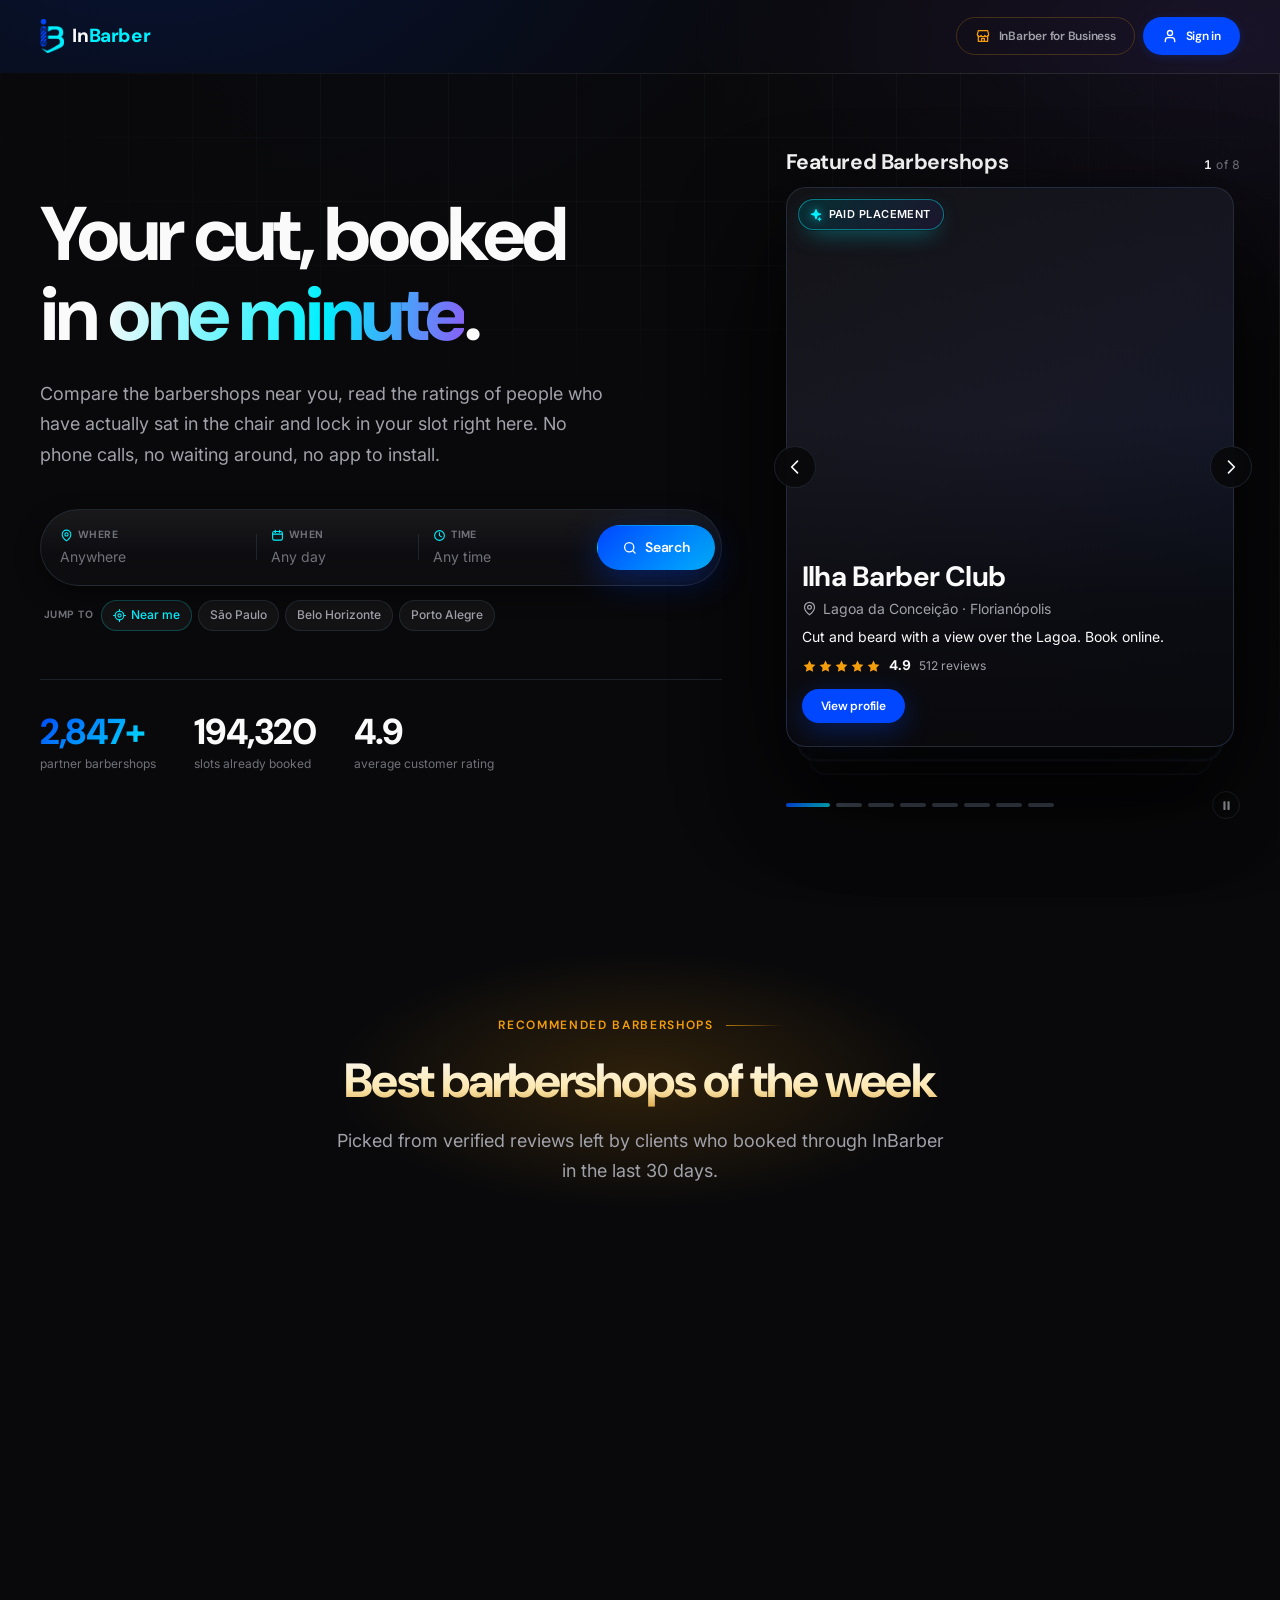
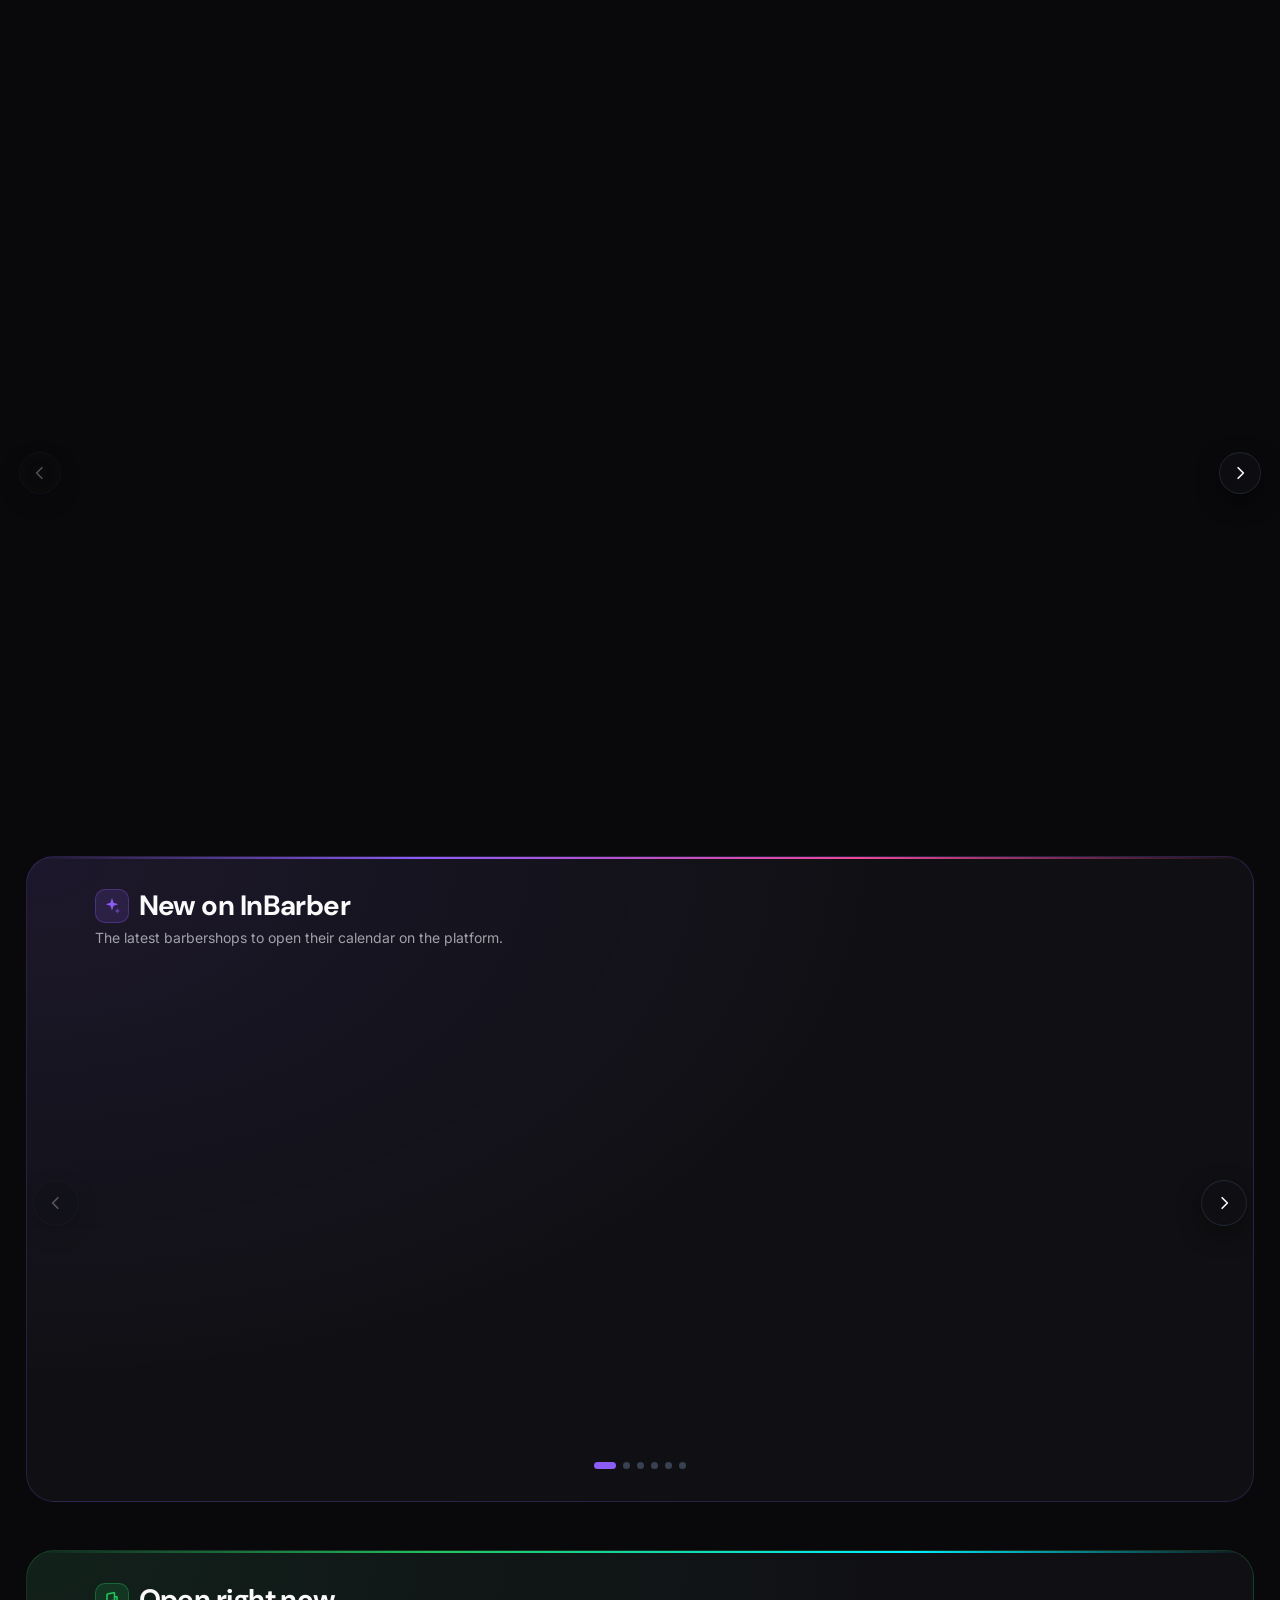
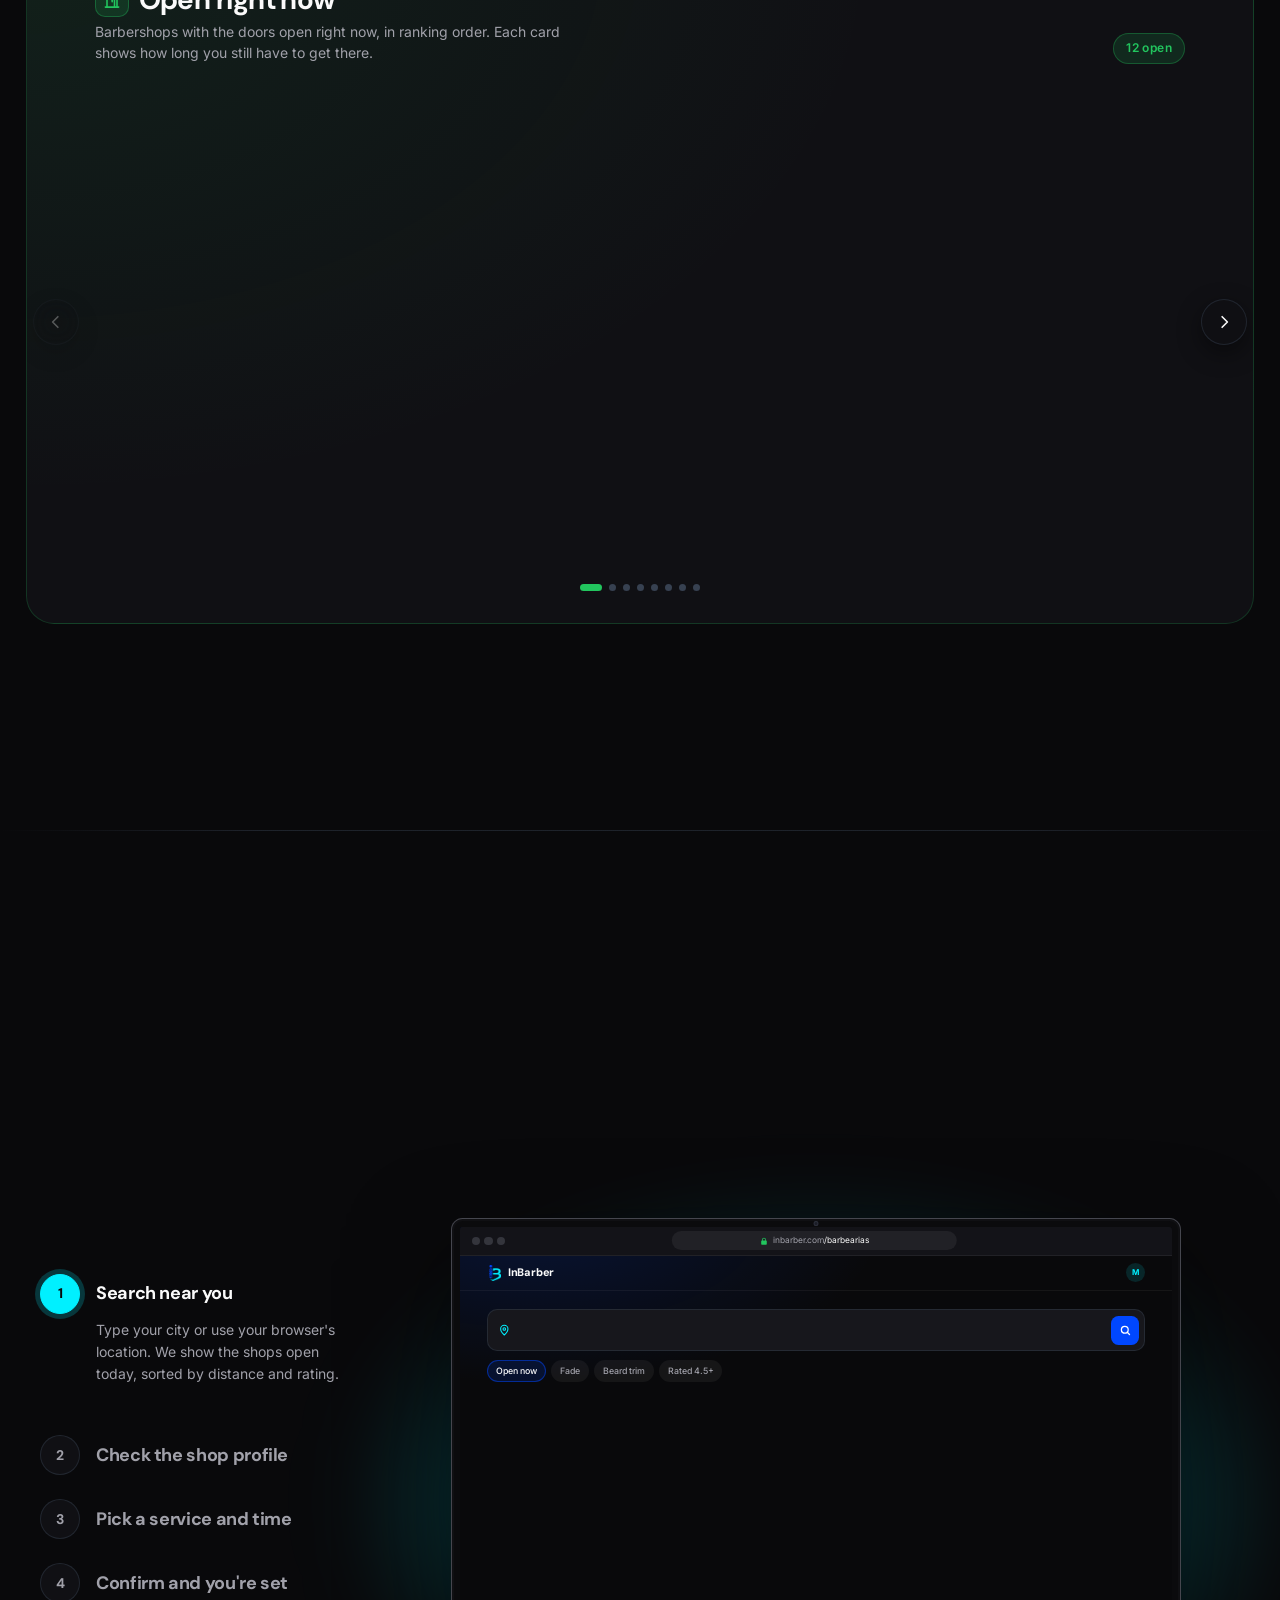
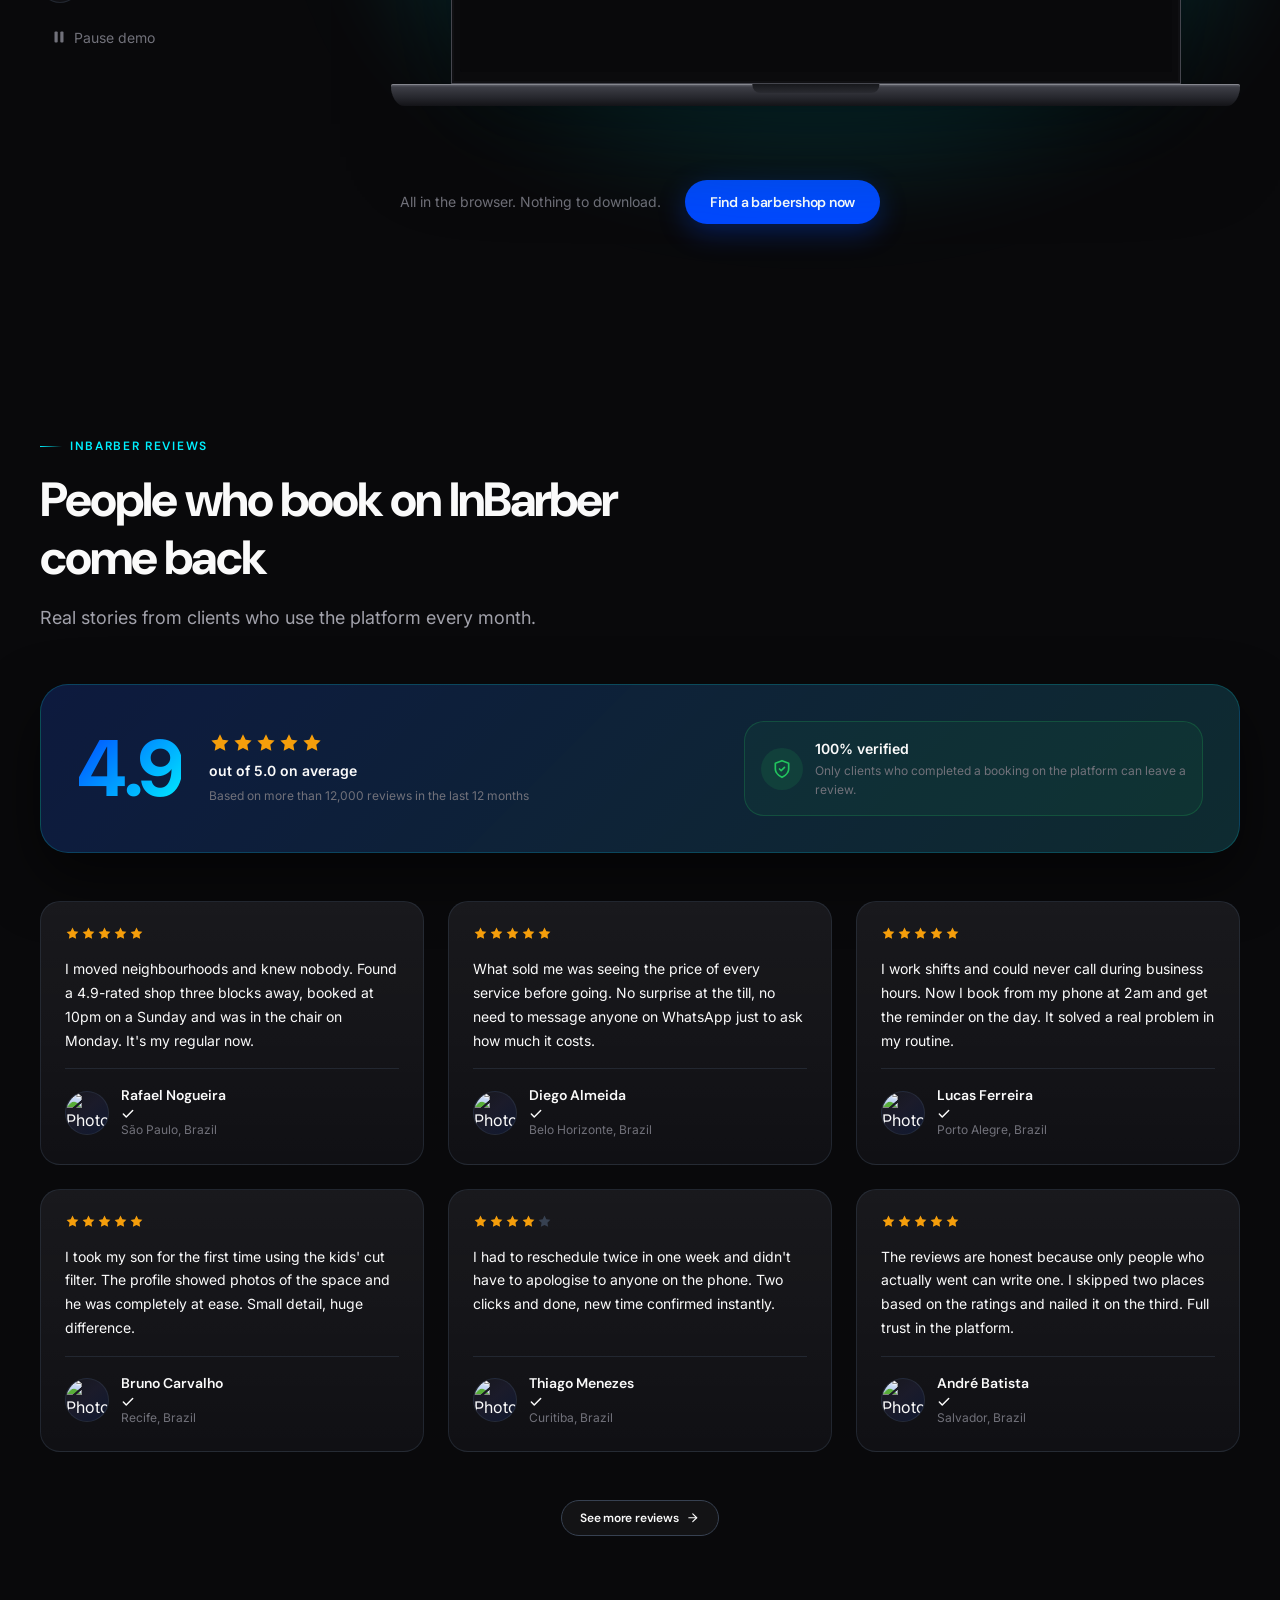
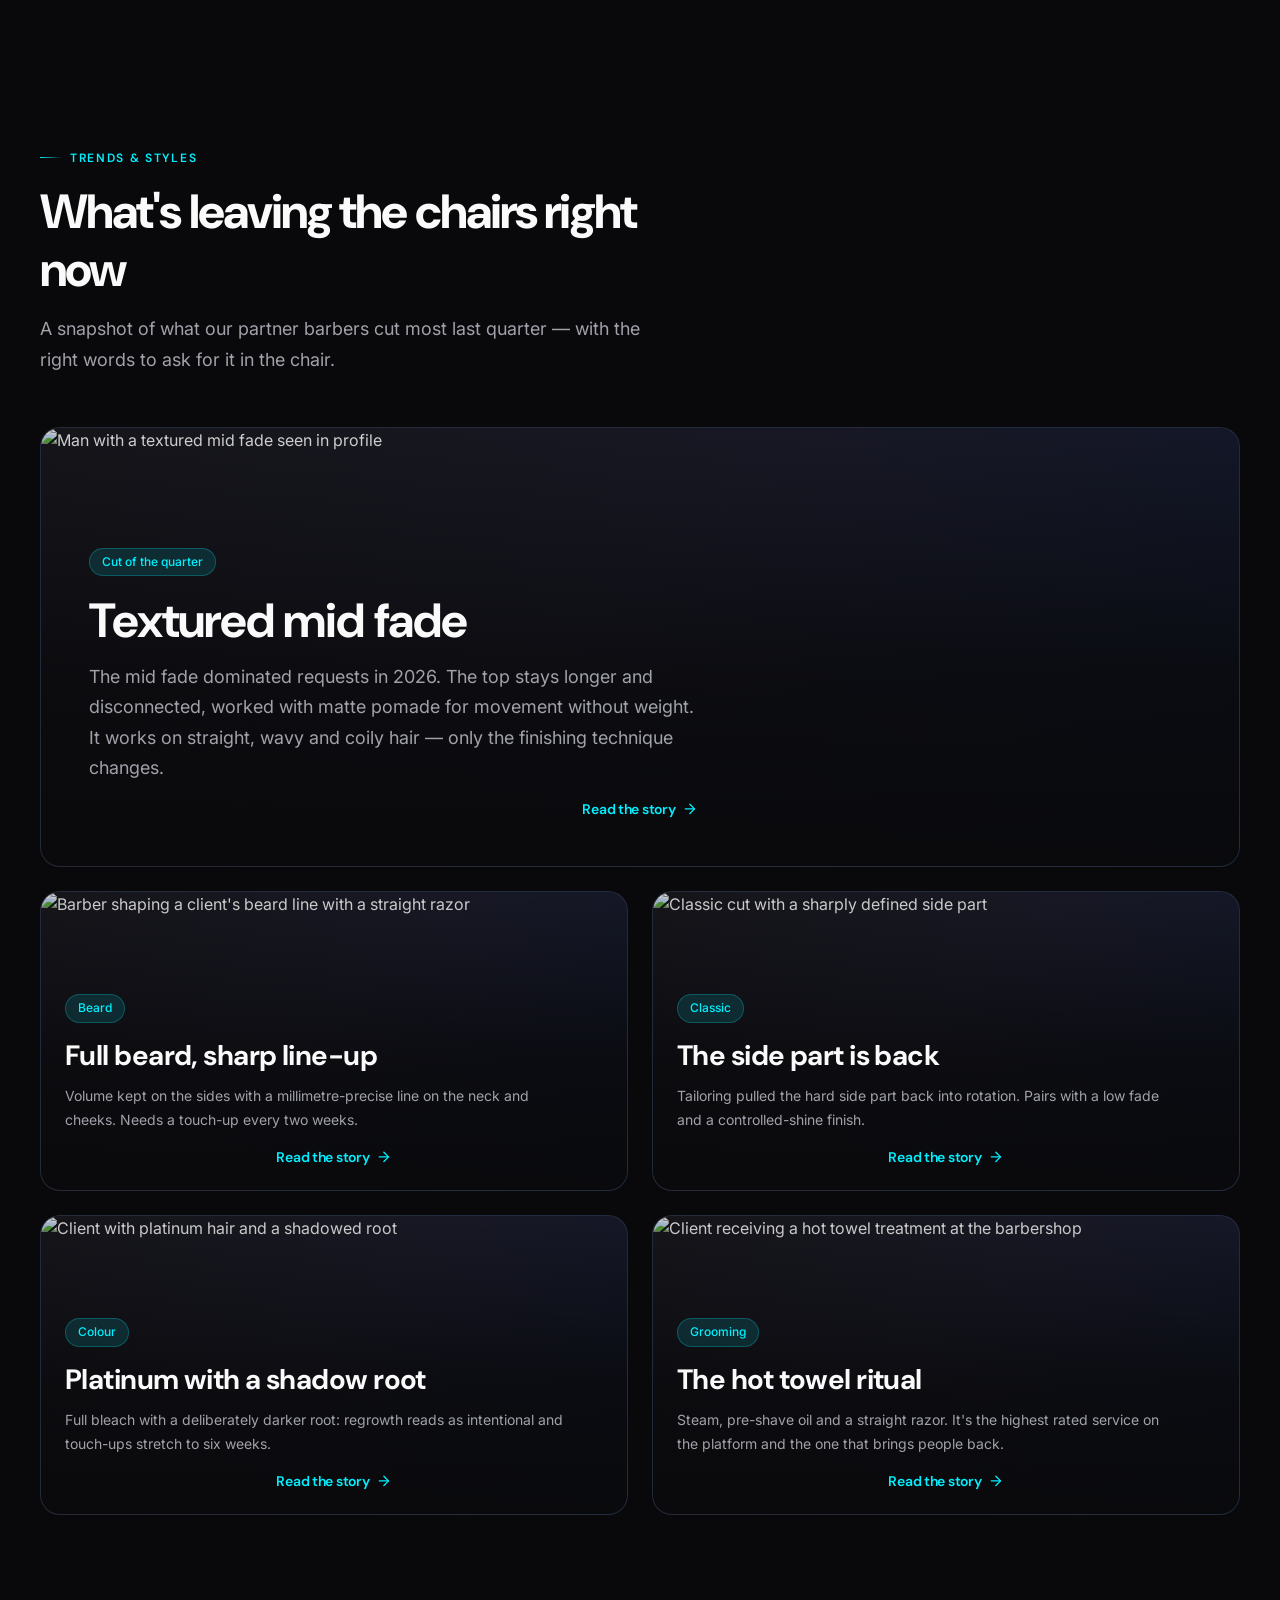
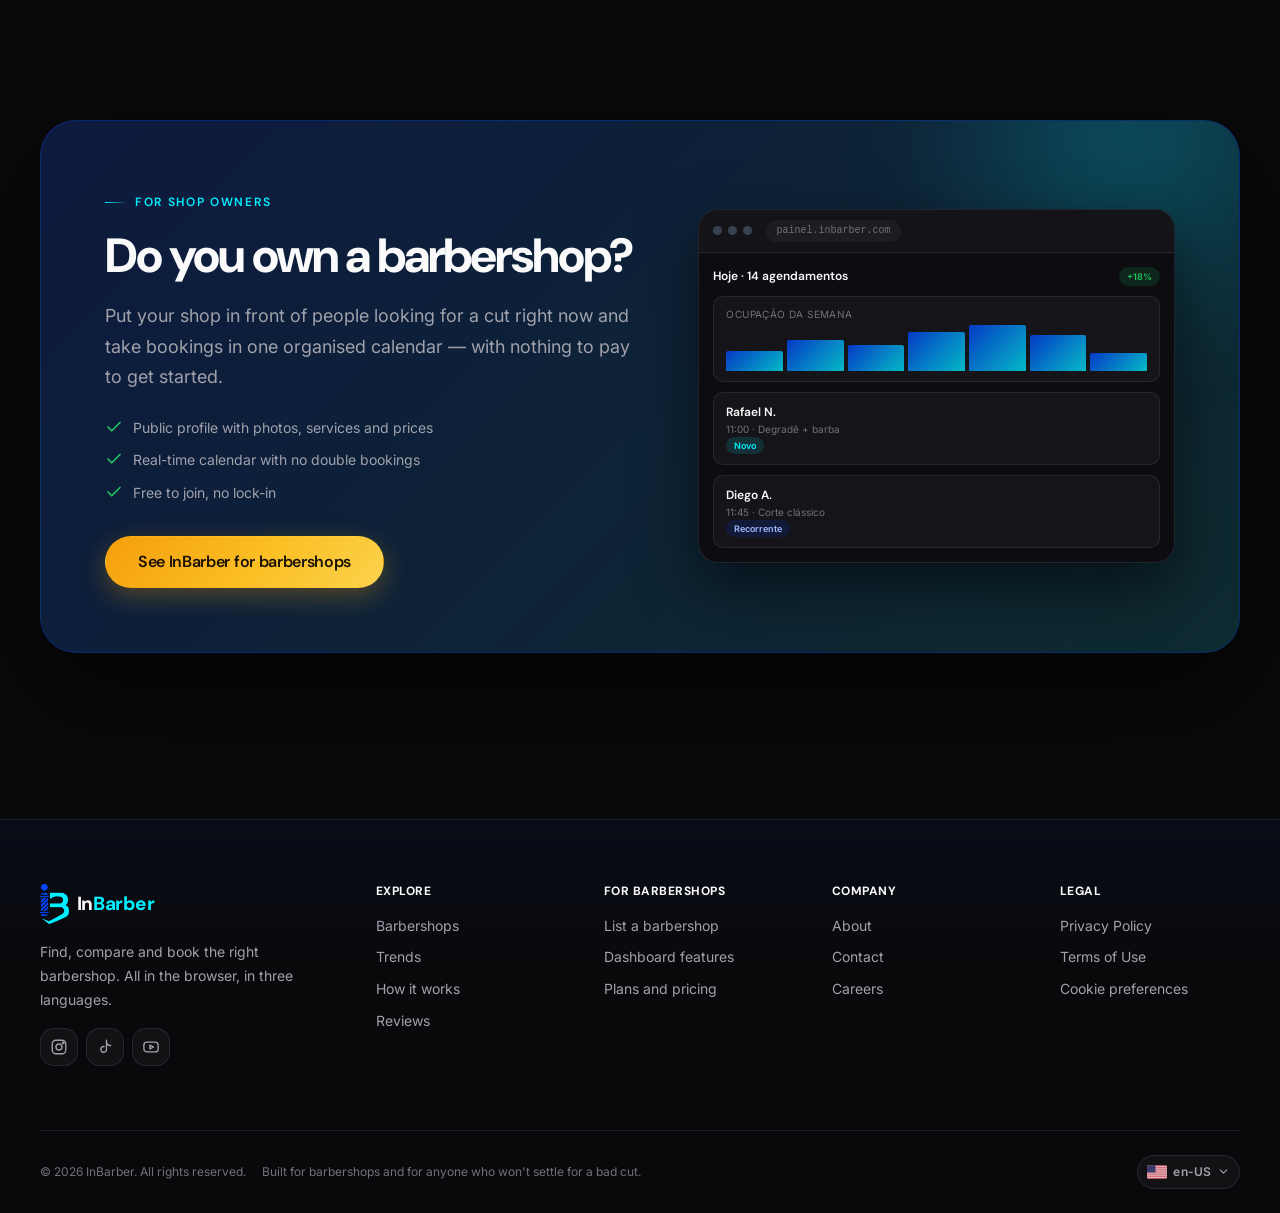
==== commit 37b54c02: "Seção "Avaliações" melhorada." ====
--- a/index.html
+++ b/index.html
@@ -628,8 +628,10 @@
 
     <!-- ==================================================================
          SEÇÃO 4 — AVALIAÇÕES DA INBARBER
+         Hero de confiança no topo (nota + estrelas + selo de verificadas),
+         grid de depoimentos abaixo e CTA discreto "Ver mais avaliações".
          ================================================================== -->
-    <section class="section" id="avaliacoes" aria-labelledby="reviews-title">
+    <section class="section reviews" id="avaliacoes" aria-labelledby="reviews-title">
       <div class="container">
         <div class="section__header" data-reveal>
           <span class="eyebrow" data-i18n="reviews.eyebrow"></span>
@@ -637,31 +639,56 @@
           <p class="section__subtitle" data-i18n="reviews.subtitle"></p>
         </div>
 
-        <div class="reviews__layout">
-          <aside class="score-card" data-reveal="scale">
-            <p class="score-card__value" data-i18n="reviews.scoreValue"></p>
-            <span class="stars stars--lg score-card__stars" role="img" aria-hidden="true">
-              <svg viewBox="0 0 24 24" fill="currentColor"><path d="M12 2.5l2.9 5.9 6.5.95-4.7 4.58 1.11 6.47L12 17.4l-5.81 3.05 1.11-6.47-4.7-4.58 6.5-.95L12 2.5z"/></svg>
-              <svg viewBox="0 0 24 24" fill="currentColor"><path d="M12 2.5l2.9 5.9 6.5.95-4.7 4.58 1.11 6.47L12 17.4l-5.81 3.05 1.11-6.47-4.7-4.58 6.5-.95L12 2.5z"/></svg>
-              <svg viewBox="0 0 24 24" fill="currentColor"><path d="M12 2.5l2.9 5.9 6.5.95-4.7 4.58 1.11 6.47L12 17.4l-5.81 3.05 1.11-6.47-4.7-4.58 6.5-.95L12 2.5z"/></svg>
-              <svg viewBox="0 0 24 24" fill="currentColor"><path d="M12 2.5l2.9 5.9 6.5.95-4.7 4.58 1.11 6.47L12 17.4l-5.81 3.05 1.11-6.47-4.7-4.58 6.5-.95L12 2.5z"/></svg>
-              <svg viewBox="0 0 24 24" fill="currentColor"><path d="M12 2.5l2.9 5.9 6.5.95-4.7 4.58 1.11 6.47L12 17.4l-5.81 3.05 1.11-6.47-4.7-4.58 6.5-.95L12 2.5z"/></svg>
+        <!-- Barra de confiança: nota agregada + selo de verificação -->
+        <div class="reviews__hero" data-reveal="scale">
+          <div class="reviews__score">
+            <p class="reviews__score-value" data-i18n="reviews.scoreValue"></p>
+            <div class="reviews__score-meta">
+              <span class="stars stars--lg" role="img" data-i18n-attr="aria-label:reviews.scoreStarsAlt">
+                <svg viewBox="0 0 24 24" fill="currentColor" aria-hidden="true"><path d="M12 2.5l2.9 5.9 6.5.95-4.7 4.58 1.11 6.47L12 17.4l-5.81 3.05 1.11-6.47-4.7-4.58 6.5-.95L12 2.5z"/></svg>
+                <svg viewBox="0 0 24 24" fill="currentColor" aria-hidden="true"><path d="M12 2.5l2.9 5.9 6.5.95-4.7 4.58 1.11 6.47L12 17.4l-5.81 3.05 1.11-6.47-4.7-4.58 6.5-.95L12 2.5z"/></svg>
+                <svg viewBox="0 0 24 24" fill="currentColor" aria-hidden="true"><path d="M12 2.5l2.9 5.9 6.5.95-4.7 4.58 1.11 6.47L12 17.4l-5.81 3.05 1.11-6.47-4.7-4.58 6.5-.95L12 2.5z"/></svg>
+                <svg viewBox="0 0 24 24" fill="currentColor" aria-hidden="true"><path d="M12 2.5l2.9 5.9 6.5.95-4.7 4.58 1.11 6.47L12 17.4l-5.81 3.05 1.11-6.47-4.7-4.58 6.5-.95L12 2.5z"/></svg>
+                <svg viewBox="0 0 24 24" fill="currentColor" aria-hidden="true"><path d="M12 2.5l2.9 5.9 6.5.95-4.7 4.58 1.11 6.47L12 17.4l-5.81 3.05 1.11-6.47-4.7-4.58 6.5-.95L12 2.5z"/></svg>
+              </span>
+              <p class="reviews__score-label" data-i18n="reviews.scoreLabel"></p>
+              <p class="reviews__score-caption" data-i18n="reviews.scoreCaption"></p>
+            </div>
+          </div>
+
+          <div class="reviews__trust" role="group" data-i18n-attr="aria-label:reviews.trustTitle">
+            <span class="reviews__trust-icon" aria-hidden="true">
+              <svg viewBox="0 0 24 24" fill="none" stroke="currentColor" stroke-width="2" stroke-linecap="round" stroke-linejoin="round"><path d="M12 22s8-4 8-10V5l-8-3-8 3v7c0 6 8 10 8 10z"/><path d="m9 12 2 2 4-4"/></svg>
             </span>
-            <p class="score-card__label" data-i18n="reviews.scoreLabel"></p>
-            <p class="score-card__caption" data-i18n="reviews.scoreCaption"></p>
-          </aside>
-
-          <div>
-            <div class="reviews-grid" data-reviews-grid></div>
-            <div class="reviews-controls">
-              <button type="button" data-reviews-prev data-i18n-attr="aria-label:reviews.prev">
-                <svg viewBox="0 0 24 24" fill="none" stroke="currentColor" stroke-width="2" stroke-linecap="round" stroke-linejoin="round" aria-hidden="true"><path d="m15 18-6-6 6-6"/></svg>
-              </button>
-              <button type="button" data-reviews-next data-i18n-attr="aria-label:reviews.next">
-                <svg viewBox="0 0 24 24" fill="none" stroke="currentColor" stroke-width="2" stroke-linecap="round" stroke-linejoin="round" aria-hidden="true"><path d="m9 18 6-6-6-6"/></svg>
-              </button>
+            <div class="reviews__trust-text">
+              <p class="reviews__trust-title" data-i18n="reviews.trustTitle"></p>
+              <p class="reviews__trust-desc" data-i18n="reviews.trustDesc"></p>
             </div>
           </div>
+        </div>
+
+        <!-- Grid de depoimentos (vira carrossel horizontal no mobile) -->
+        <div class="reviews-grid" data-reviews-grid></div>
+
+        <!-- Controles do carrossel (visíveis só no mobile) -->
+        <div class="reviews-controls" aria-hidden="true">
+          <button type="button" data-reviews-prev data-i18n-attr="aria-label:reviews.prev">
+            <svg viewBox="0 0 24 24" fill="none" stroke="currentColor" stroke-width="2" stroke-linecap="round" stroke-linejoin="round" aria-hidden="true"><path d="m15 18-6-6 6-6"/></svg>
+          </button>
+          <button type="button" data-reviews-next data-i18n-attr="aria-label:reviews.next">
+            <svg viewBox="0 0 24 24" fill="none" stroke="currentColor" stroke-width="2" stroke-linecap="round" stroke-linejoin="round" aria-hidden="true"><path d="m9 18 6-6-6-6"/></svg>
+          </button>
+        </div>
+
+        <!-- CTA discreto: por enquanto não navega para nenhuma página -->
+        <div class="reviews__footer" data-reveal>
+          <a class="btn btn--ghost btn--sm reviews__more"
+             href="#"
+             data-reviews-more
+             data-i18n-attr="aria-label:reviews.loadMoreAria">
+            <span data-i18n="reviews.loadMore"></span>
+            <svg viewBox="0 0 24 24" fill="none" stroke="currentColor" stroke-width="2" stroke-linecap="round" stroke-linejoin="round" aria-hidden="true"><path d="M5 12h14"/><path d="m12 5 7 7-7 7"/></svg>
+          </a>
         </div>
       </div>
     </section>
--- a/css/landing-page.css
+++ b/css/landing-page.css
@@ -1270,20 +1270,18 @@
 
 /* ==========================================================================
    AVALIAÇÕES
+   Hero horizontal de confiança (nota + estrelas + selo), grid de
+   depoimentos em 3 colunas no desktop, carrossel no mobile, e CTA
+   discreto "Ver mais avaliações".
    ========================================================================== */
-.reviews__layout {
+.reviews__hero {
   display: grid;
   grid-template-columns: minmax(0, 1fr);
-  gap: clamp(2rem, 4vw, 3.5rem);
-  align-items: start;
-}
-
-.score-card {
-  display: flex;
-  flex-direction: column;
-  gap: var(--space-sm);
+  gap: var(--space-lg);
+  align-items: stretch;
+  margin-top: var(--space-xl);
+  margin-bottom: var(--space-2xl);
   padding: clamp(1.5rem, 3vw, 2.25rem);
-  text-align: center;
   background: var(--color-bg-elevated);
   background-image: var(--gradient-brand-soft);
   border: 1px solid rgba(0, 240, 255, 0.18);
@@ -1291,11 +1289,19 @@
   box-shadow: var(--shadow-lg);
 }
 
-.score-card__value {
+.reviews__score {
+  display: flex;
+  align-items: center;
+  gap: clamp(1rem, 2.5vw, 1.75rem);
+  min-width: 0;
+}
+
+.reviews__score-value {
+  flex-shrink: 0;
   font-family: var(--font-display);
-  font-size: var(--text-5xl);
+  font-size: clamp(3.5rem, 7vw, 5rem);
   font-weight: var(--weight-black);
-  line-height: 1;
+  line-height: 0.95;
   letter-spacing: var(--tracking-tighter);
   background: var(--gradient-brand);
   -webkit-background-clip: text;
@@ -1303,24 +1309,73 @@
   color: transparent;
 }
 
-.score-card__stars {
-  justify-content: center;
-}
-
-.score-card__label {
+.reviews__score-meta {
+  display: flex;
+  flex-direction: column;
+  gap: 0.35rem;
+  min-width: 0;
+}
+
+.reviews__score-label {
   font-size: var(--text-sm);
   font-weight: var(--weight-semibold);
   color: var(--color-text);
 }
 
-.score-card__caption {
+.reviews__score-caption {
   font-size: var(--text-xs);
   color: var(--color-text-subtle);
 }
 
+/* Selo "100% verificadas" — ênfase na honestidade do sistema de avaliações */
+.reviews__trust {
+  display: flex;
+  align-items: center;
+  gap: var(--space-sm);
+  padding: var(--space-md);
+  background: rgba(34, 197, 94, 0.06);
+  border: 1px solid rgba(34, 197, 94, 0.22);
+  border-radius: var(--radius-lg);
+}
+
+.reviews__trust-icon {
+  display: inline-flex;
+  flex-shrink: 0;
+  align-items: center;
+  justify-content: center;
+  width: 42px;
+  height: 42px;
+  color: var(--color-success);
+  background: rgba(34, 197, 94, 0.12);
+  border-radius: 50%;
+}
+
+.reviews__trust-icon svg {
+  width: 20px;
+  height: 20px;
+}
+
+.reviews__trust-text {
+  min-width: 0;
+}
+
+.reviews__trust-title {
+  font-size: var(--text-sm);
+  font-weight: var(--weight-semibold);
+  color: var(--color-text);
+}
+
+.reviews__trust-desc {
+  margin-top: 0.125rem;
+  font-size: var(--text-xs);
+  line-height: var(--leading-normal);
+  color: var(--color-text-subtle);
+}
+
+/* Grid de cards — 3 colunas confortáveis no desktop */
 .reviews-grid {
   display: grid;
-  grid-template-columns: repeat(auto-fill, minmax(280px, 1fr));
+  grid-template-columns: repeat(auto-fill, minmax(300px, 1fr));
   gap: var(--space-lg);
 }
 
@@ -1328,7 +1383,7 @@
 .reviews-controls {
   display: none;
   gap: var(--space-xs);
-  justify-content: flex-end;
+  justify-content: center;
   margin-top: var(--space-md);
 }
 
@@ -1353,6 +1408,32 @@
 .reviews-controls svg {
   width: 18px;
   height: 18px;
+}
+
+/* Rodapé da seção — CTA discreto "Ver mais avaliações" centralizado */
+.reviews__footer {
+  display: flex;
+  justify-content: center;
+  margin-top: clamp(2rem, 4vw, 3rem);
+}
+
+.reviews__more {
+  color: var(--color-text-muted);
+}
+
+.reviews__more:hover {
+  color: var(--color-text);
+  border-color: var(--color-secondary);
+}
+
+.reviews__more svg {
+  width: 16px;
+  height: 16px;
+  transition: transform var(--duration-base) var(--ease-out);
+}
+
+.reviews__more:hover svg {
+  transform: translateX(3px);
 }
 
 /* ==========================================================================
--- a/css/responsive.css
+++ b/css/responsive.css
@@ -124,13 +124,10 @@
     grid-template-columns: minmax(0, 1fr) minmax(0, 0.95fr);
   }
 
-  .reviews__layout {
-    grid-template-columns: minmax(0, 0.72fr) minmax(0, 2fr);
-  }
-
-  .score-card {
-    position: sticky;
-    top: calc(var(--header-height) + 2rem);
+  /* Hero de avaliações: nota à esquerda, selo de verificação à direita */
+  .reviews__hero {
+    grid-template-columns: minmax(0, 1.4fr) minmax(0, 1fr);
+    align-items: center;
   }
 
   .benefits-grid {
@@ -185,7 +182,7 @@
    ========================================================================== */
 @media (min-width: 1280px) {
   .reviews-grid {
-    grid-template-columns: repeat(2, minmax(0, 1fr));
+    grid-template-columns: repeat(3, minmax(0, 1fr));
   }
 }
 
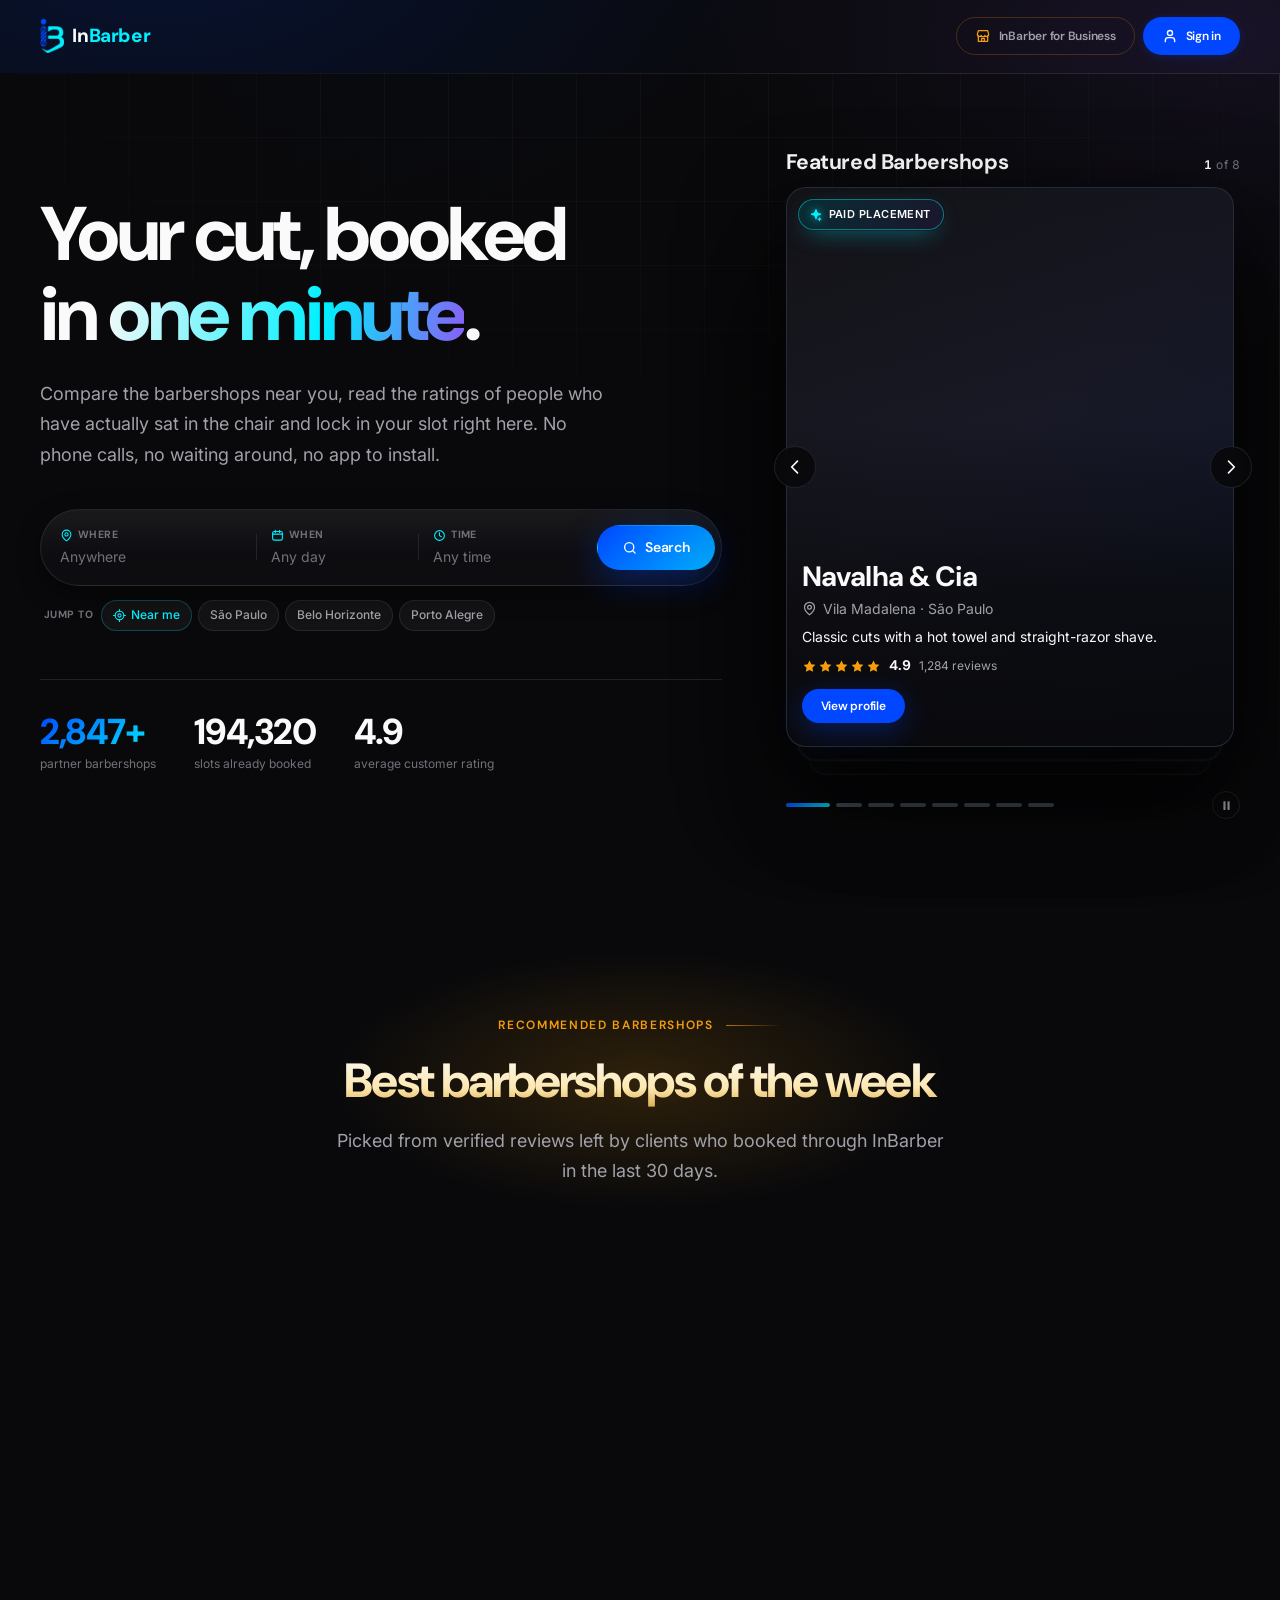
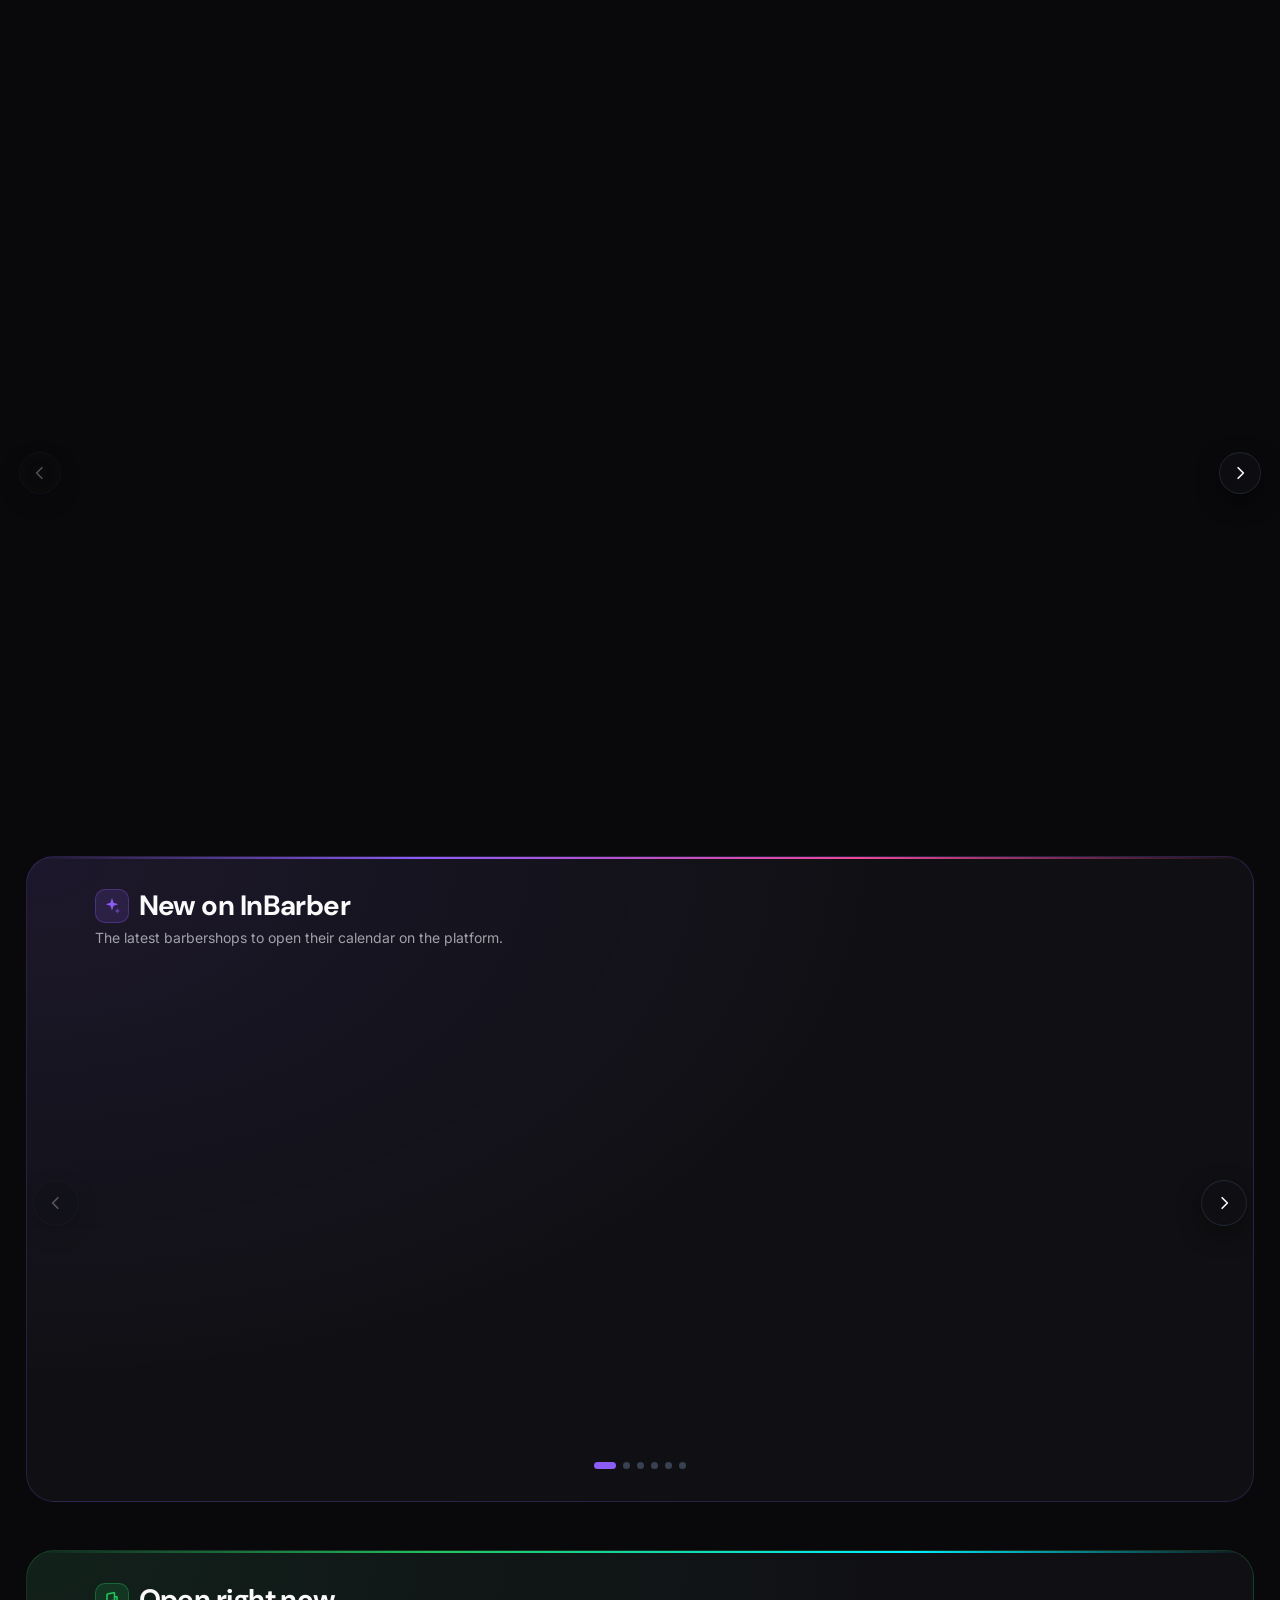
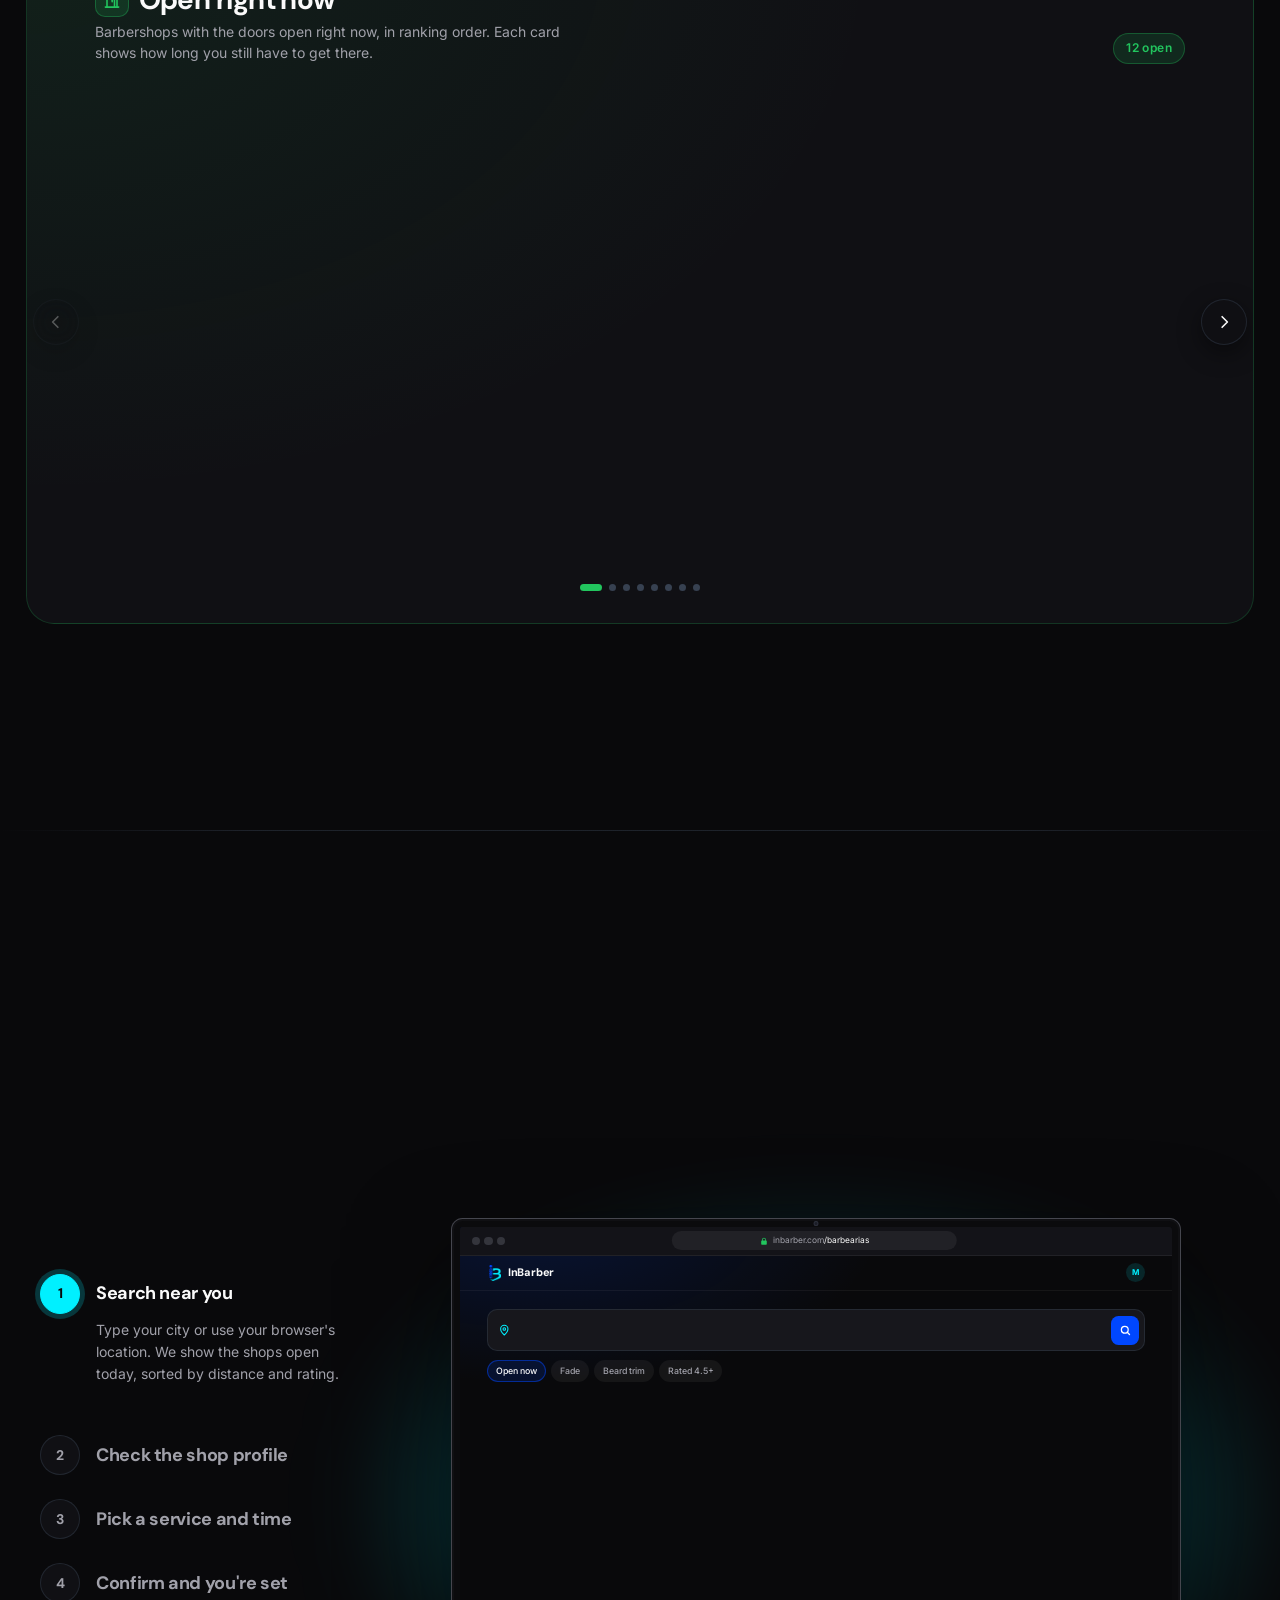
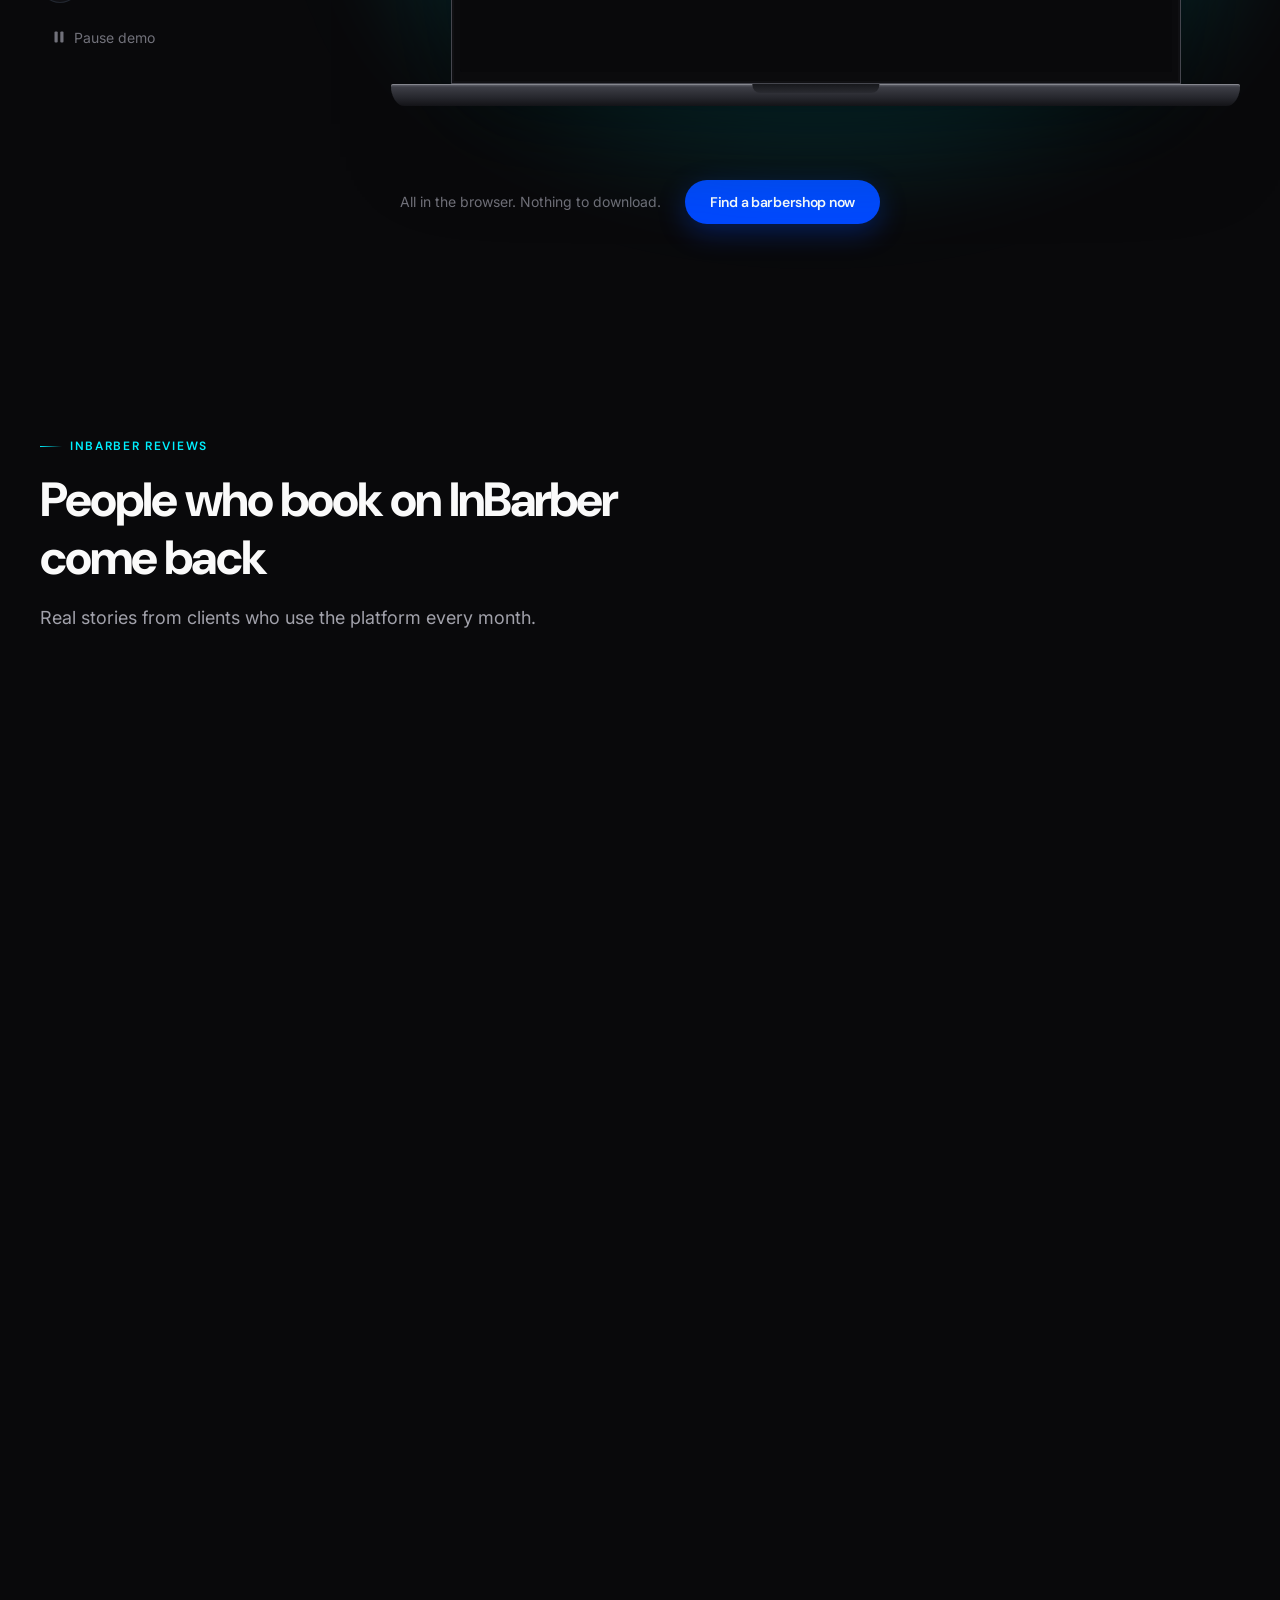
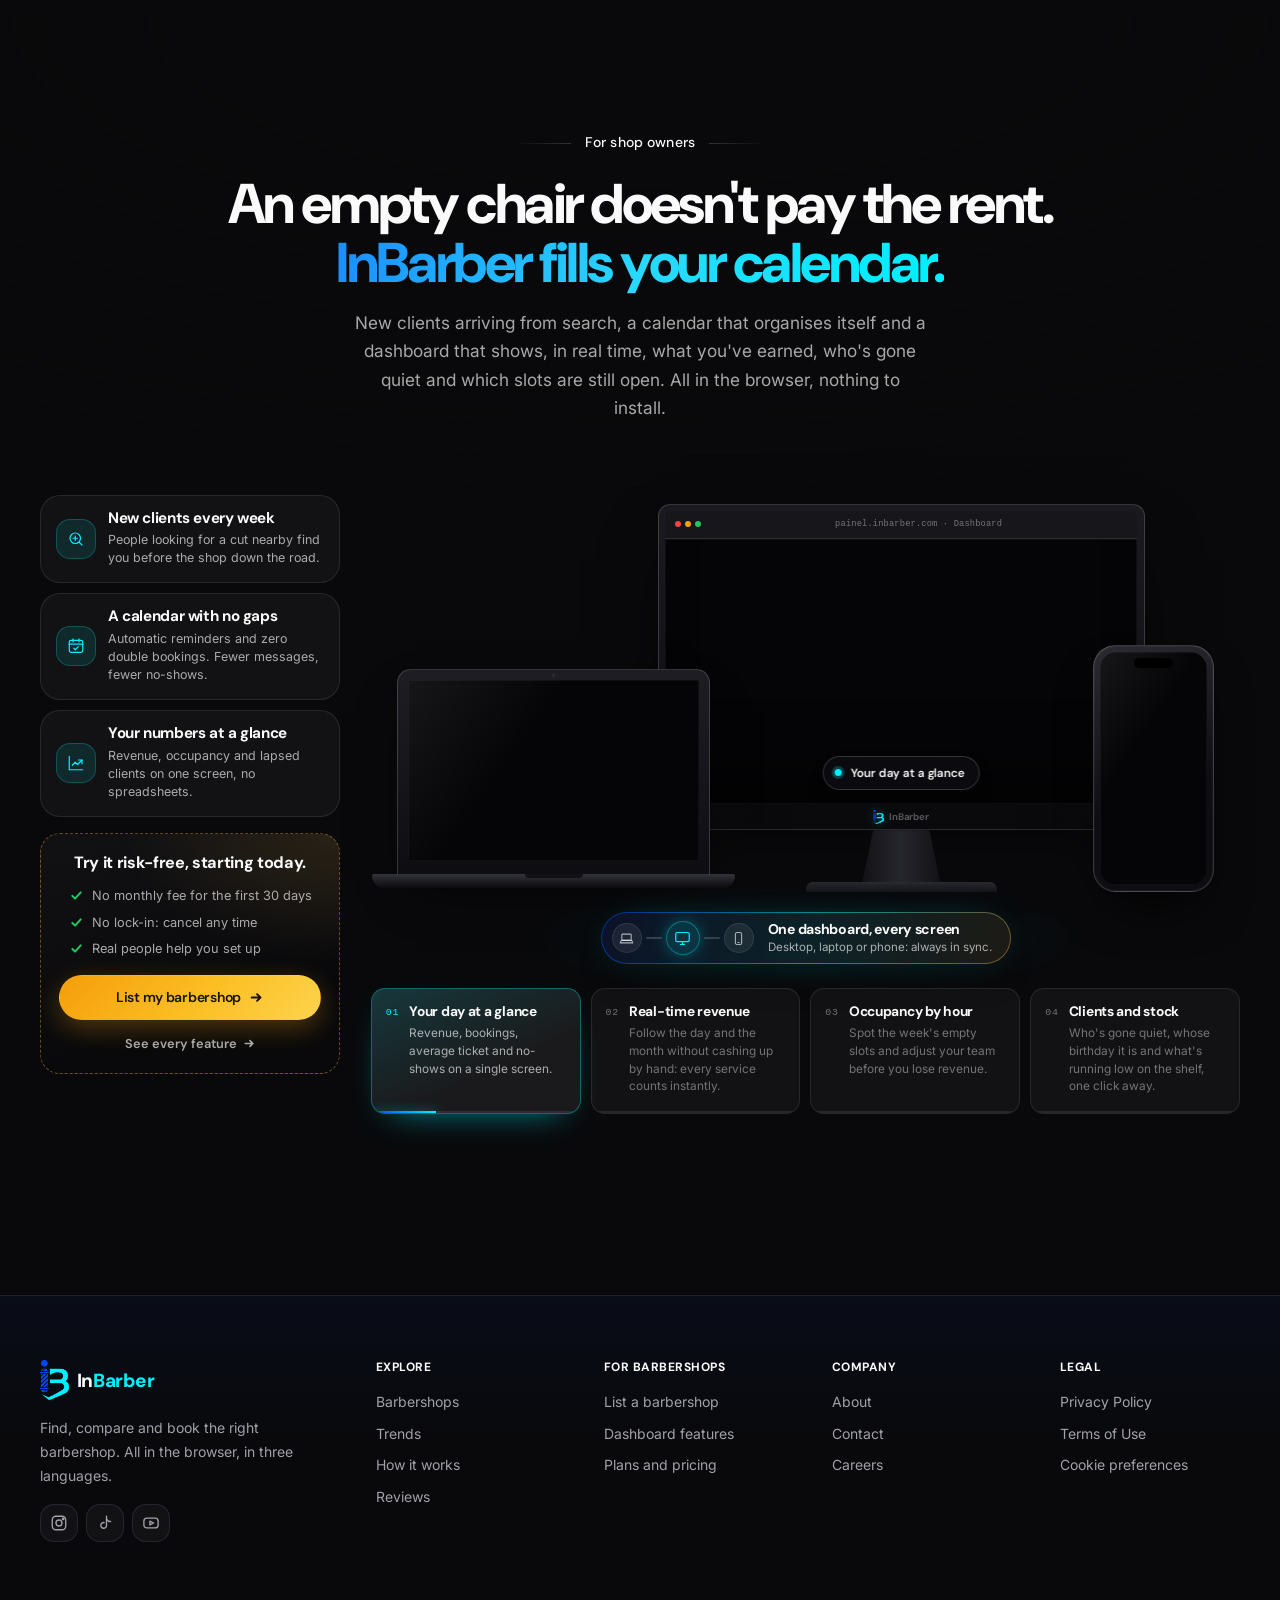
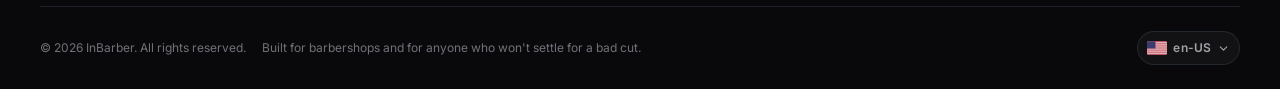
==== commit 5a74dd6d: "Seção "Para donos de barbearia" totalmente refeita." ====
--- a/index.html
+++ b/index.html
@@ -42,6 +42,7 @@
   <link rel="stylesheet" href="css/conta.css">
   <link rel="stylesheet" href="css/responsive.css">
   <link rel="stylesheet" href="css/como-funciona.css">
+  <link rel="stylesheet" href="css/para-donos.css">
 
   <script type="application/ld+json">
   {
@@ -709,68 +710,220 @@
     </section>
 
     <!-- ==================================================================
-         SEÇÃO 6 — PREVIEW DA JORNADA B2B
+         SEÇÃO 6 — PARA DONOS DE BARBEARIA (ponte para a jornada B2B)
+         Mesmo desenho do showcase de produtos da InCode: cabeçalho
+         centralizado, coluna de ganhos + chamada, e o painel real da
+         InBarber com câmera guiada pelos quatro pontos principais.
+         Estilos: css/para-donos.css · Interações: js/para-donos.js
          ================================================================== -->
-    <section class="section b2b-preview" aria-labelledby="b2b-preview-title">
-      <div class="container">
-        <div class="b2b-preview__panel" data-reveal="scale">
-          <div class="b2b-preview__content">
-            <span class="eyebrow" data-i18n="b2bPreview.eyebrow"></span>
-            <h2 class="b2b-preview__title" id="b2b-preview-title" data-i18n="b2bPreview.title"></h2>
-            <p class="b2b-preview__desc" data-i18n="b2bPreview.desc"></p>
-
-            <ul class="check-list">
-              <li>
-                <svg viewBox="0 0 24 24" fill="none" stroke="currentColor" stroke-width="2.2" stroke-linecap="round" stroke-linejoin="round" aria-hidden="true"><path d="M20 6 9 17l-5-5"/></svg>
-                <span data-i18n="b2bPreview.bullet1"></span>
+    <section class="owners" id="para-donos" aria-labelledby="owners-title">
+      <div class="owners__grid" aria-hidden="true"></div>
+      <div class="owners__glow" aria-hidden="true"></div>
+      <div class="owners__veil" aria-hidden="true"></div>
+
+      <div class="container owners__inner">
+        <header class="owners__head" data-reveal>
+          <div class="owners__label">
+            <span class="owners__label-line" aria-hidden="true"></span>
+            <p class="owners__label-text" data-i18n="owners.eyebrow"></p>
+            <span class="owners__label-line" aria-hidden="true"></span>
+          </div>
+          <h2 class="owners__title" id="owners-title" data-i18n-html="owners.titleHtml"></h2>
+          <p class="owners__lead" data-i18n="owners.lead"></p>
+        </header>
+
+        <div class="owners__showcase" id="owners-showcase" data-reveal style="--reveal-delay: 120ms">
+          <!-- Coluna lateral: o que muda na barbearia + chamada -->
+          <div class="owners__side">
+            <ul class="owners__gains" data-i18n-attr="aria-label:owners.gainsLabel">
+              <li class="owners-gain">
+                <span class="owners-gain__accent" aria-hidden="true"></span>
+                <span class="owners-gain__icon" aria-hidden="true"><svg viewBox="0 0 24 24" fill="none" stroke="currentColor" stroke-width="1.6" stroke-linecap="round" stroke-linejoin="round"><circle cx="11" cy="11" r="7"/><path d="m20 20-3.5-3.5"/><path d="M11 8v6M8 11h6"/></svg></span>
+                <span class="owners-gain__text">
+                  <b data-i18n="owners.gain1.title"></b>
+                  <small data-i18n="owners.gain1.desc"></small>
+                </span>
               </li>
-              <li>
-                <svg viewBox="0 0 24 24" fill="none" stroke="currentColor" stroke-width="2.2" stroke-linecap="round" stroke-linejoin="round" aria-hidden="true"><path d="M20 6 9 17l-5-5"/></svg>
-                <span data-i18n="b2bPreview.bullet2"></span>
+              <li class="owners-gain">
+                <span class="owners-gain__accent" aria-hidden="true"></span>
+                <span class="owners-gain__icon" aria-hidden="true"><svg viewBox="0 0 24 24" fill="none" stroke="currentColor" stroke-width="1.6" stroke-linecap="round" stroke-linejoin="round"><rect x="3" y="4.5" width="18" height="16" rx="2.5"/><path d="M16 2.5v4M8 2.5v4M3 9.5h18"/><path d="m9 15 2 2 4-4"/></svg></span>
+                <span class="owners-gain__text">
+                  <b data-i18n="owners.gain2.title"></b>
+                  <small data-i18n="owners.gain2.desc"></small>
+                </span>
               </li>
-              <li>
-                <svg viewBox="0 0 24 24" fill="none" stroke="currentColor" stroke-width="2.2" stroke-linecap="round" stroke-linejoin="round" aria-hidden="true"><path d="M20 6 9 17l-5-5"/></svg>
-                <span data-i18n="b2bPreview.bullet3"></span>
+              <li class="owners-gain">
+                <span class="owners-gain__accent" aria-hidden="true"></span>
+                <span class="owners-gain__icon" aria-hidden="true"><svg viewBox="0 0 24 24" fill="none" stroke="currentColor" stroke-width="1.6" stroke-linecap="round" stroke-linejoin="round"><path d="M3 3v18h18"/><path d="m7 15 4-4 3 3 6-6"/><path d="M15 8h5v5"/></svg></span>
+                <span class="owners-gain__text">
+                  <b data-i18n="owners.gain3.title"></b>
+                  <small data-i18n="owners.gain3.desc"></small>
+                </span>
               </li>
             </ul>
 
-            <div class="b2b-preview__cta">
-              <a class="btn btn--gold btn--lg" href="para-barbearias.html" data-i18n="b2bPreview.cta"></a>
-            </div>
-          </div>
-
-          <div class="b2b-preview__visual">
-            <div class="mockup" role="img" data-i18n-attr="aria-label:b2bPreview.imageAlt">
-              <div class="mockup__bar" aria-hidden="true">
-                <span class="mockup__dot"></span><span class="mockup__dot"></span><span class="mockup__dot"></span>
-                <span class="mockup__url">painel.inbarber.com</span>
-              </div>
-              <div class="mockup__screen" aria-hidden="true">
-                <div class="mockup__row">
-                  <span class="mockup__title">Hoje · 14 agendamentos</span>
-                  <span class="mockup__grow"></span>
-                  <span class="mockup__pill mockup__pill--success">+18%</span>
-                </div>
-                <div class="mockup__panel">
-                  <span class="mockup__label">Ocupação da semana</span>
-                  <div class="mockup__bars">
-                    <span style="height:42%"></span><span style="height:64%"></span><span style="height:55%"></span>
-                    <span style="height:82%"></span><span style="height:96%"></span><span style="height:74%"></span>
-                    <span style="height:38%"></span>
-                  </div>
-                </div>
-                <div class="mockup__panel mockup__row">
-                  <span class="mockup__bone mockup__bone--avatar"></span>
-                  <span class="mockup__grow"><span class="mockup__title">Rafael N.</span><span class="mockup__meta">11:00 · Degradê + barba</span></span>
-                  <span class="mockup__pill mockup__pill--cyan">Novo</span>
-                </div>
-                <div class="mockup__panel mockup__row">
-                  <span class="mockup__bone mockup__bone--avatar"></span>
-                  <span class="mockup__grow"><span class="mockup__title">Diego A.</span><span class="mockup__meta">11:45 · Corte clássico</span></span>
-                  <span class="mockup__pill mockup__pill--primary">Recorrente</span>
+            <aside class="owners-cta" aria-labelledby="owners-cta-title">
+              <p class="owners-cta__title" id="owners-cta-title" data-i18n="owners.cta.title"></p>
+              <ul class="owners-cta__list">
+                <li><svg viewBox="0 0 16 16" fill="none" stroke="currentColor" stroke-width="2.2" stroke-linecap="round" stroke-linejoin="round" aria-hidden="true"><path d="m3.5 8.4 2.9 2.9 6.1-6.6"/></svg><span data-i18n="owners.cta.point1"></span></li>
+                <li><svg viewBox="0 0 16 16" fill="none" stroke="currentColor" stroke-width="2.2" stroke-linecap="round" stroke-linejoin="round" aria-hidden="true"><path d="m3.5 8.4 2.9 2.9 6.1-6.6"/></svg><span data-i18n="owners.cta.point2"></span></li>
+                <li><svg viewBox="0 0 16 16" fill="none" stroke="currentColor" stroke-width="2.2" stroke-linecap="round" stroke-linejoin="round" aria-hidden="true"><path d="m3.5 8.4 2.9 2.9 6.1-6.6"/></svg><span data-i18n="owners.cta.point3"></span></li>
+              </ul>
+              <a class="btn btn--gold owners-cta__btn" href="para-barbearias.html#cadastro">
+                <span data-i18n="owners.cta.primary"></span>
+                <svg viewBox="0 0 16 16" fill="none" stroke="currentColor" stroke-width="2" stroke-linecap="round" stroke-linejoin="round" aria-hidden="true"><path d="M2.8 8h9.4M8.6 4.4 12.2 8l-3.6 3.6"/></svg>
+              </a>
+              <a class="owners-cta__link" href="para-barbearias.html#funcionalidades">
+                <span data-i18n="owners.cta.secondary"></span>
+                <svg viewBox="0 0 16 16" fill="none" stroke="currentColor" stroke-width="2" stroke-linecap="round" stroke-linejoin="round" aria-hidden="true"><path d="M2.8 8h9.4M8.6 4.4 12.2 8l-3.6 3.6"/></svg>
+              </a>
+            </aside>
+          </div>
+
+          <!-- Demonstração guiada do painel -->
+          <div class="owners-demo">
+            <!-- Trio de dispositivos: mostra o mesmo painel no monitor, no
+                 notebook e no celular (o painel é responsivo).
+                 Prints esperadas em assets/images/ (WebP + JPG de fallback):
+                   painel-monitor  → 1920×1080 (16:9)
+                   painel-laptop   → 1440×900  (16:10)
+                   painel-celular  → 780×1688  (390×844 @2x, 9:19,5)
+                 A câmera guiada percorre a tela do monitor. -->
+            <div class="owners-demo__stage">
+              <div class="owners-demo__tilt" data-tilt>
+                <div class="owners-devices">
+                  <!-- Notebook -->
+                  <figure class="owners-device owners-device--laptop">
+                    <div class="owners-laptop__lid">
+                      <span class="owners-laptop__cam" aria-hidden="true"></span>
+                      <div class="owners-device__screen owners-device__screen--laptop">
+                        <picture>
+                          <source srcset="assets/images/painel-laptop.webp" type="image/webp">
+                          <img class="owners-device__img" src="assets/images/painel-laptop.jpg"
+                               width="1440" height="900" loading="lazy" decoding="async" draggable="false"
+                               data-i18n-attr="alt:owners.mock.altLaptop" alt="">
+                        </picture>
+                        <span class="owners-device__gloss" aria-hidden="true"></span>
+                      </div>
+                    </div>
+                    <div class="owners-laptop__base" aria-hidden="true"><span></span></div>
+                  </figure>
+
+                  <!-- Monitor (palco da câmera guiada) -->
+                  <figure class="owners-device owners-device--monitor">
+                    <div class="owners-mock">
+                      <div class="owners-mock__bar">
+                        <span class="owners-mock__lights" aria-hidden="true">
+                          <i class="owners-mock__light owners-mock__light--r"></i>
+                          <i class="owners-mock__light owners-mock__light--y"></i>
+                          <i class="owners-mock__light owners-mock__light--g"></i>
+                        </span>
+                        <span class="owners-mock__url" data-i18n="owners.mock.url"></span>
+                      </div>
+
+                      <div class="owners-mock__screen">
+                        <div class="owners-mock__camera" data-camera>
+                          <picture>
+                            <source srcset="assets/images/painel-monitor.webp" type="image/webp">
+                            <img class="owners-mock__img" src="assets/images/painel-monitor.jpg"
+                                 width="1920" height="1080" loading="lazy" decoding="async" draggable="false"
+                                 data-i18n-attr="alt:owners.mock.altMonitor" alt="">
+                          </picture>
+                          <span class="owners-mock__focus" data-focus aria-hidden="true"><i></i><i></i><i></i><i></i></span>
+                        </div>
+                        <span class="owners-mock__sweep" data-sweep aria-hidden="true"></span>
+                        <span class="owners-mock__shade" aria-hidden="true"></span>
+                        <p class="owners-mock__caption" data-caption aria-hidden="true">
+                          <span class="owners-mock__caption-dot"></span>
+                          <span class="owners-mock__caption-text" data-caption-text></span>
+                        </p>
+                      </div>
+                    </div>
+                    <div class="owners-monitor__chin" aria-hidden="true">
+                      <img class="owners-monitor__logo" src="assets/images/inbarber-logo.png" width="446" height="622" alt="" loading="lazy" decoding="async">
+                      <span class="owners-monitor__brand" data-i18n="brand.name"></span>
+                    </div>
+                    <div class="owners-monitor__neck" aria-hidden="true"></div>
+                    <div class="owners-monitor__foot" aria-hidden="true"></div>
+                  </figure>
+
+                  <!-- Celular -->
+                  <figure class="owners-device owners-device--phone">
+                    <div class="owners-phone__frame">
+                      <span class="owners-phone__island" aria-hidden="true"></span>
+                      <div class="owners-device__screen owners-device__screen--phone">
+                        <picture>
+                          <source srcset="assets/images/painel-celular.webp" type="image/webp">
+                          <img class="owners-device__img" src="assets/images/painel-celular.jpg"
+                               width="780" height="1688" loading="lazy" decoding="async" draggable="false"
+                               data-i18n-attr="alt:owners.mock.altPhone" alt="">
+                        </picture>
+                        <span class="owners-device__gloss" aria-hidden="true"></span>
+                      </div>
+                    </div>
+                  </figure>
                 </div>
               </div>
+              <span class="owners-demo__reflection" aria-hidden="true"></span>
+
+              <!-- Etiqueta: o mesmo painel em todas as telas -->
+              <p class="owners-sync">
+                <span class="owners-sync__devices" aria-hidden="true">
+                  <span class="owners-sync__icon"><svg viewBox="0 0 24 24" fill="none" stroke="currentColor" stroke-width="1.7" stroke-linecap="round" stroke-linejoin="round"><rect x="4.5" y="5" width="15" height="10" rx="1.5"/><path d="M2 19h20l-1.6-4H3.6z"/></svg></span>
+                  <i class="owners-sync__link"></i>
+                  <span class="owners-sync__icon owners-sync__icon--main"><svg viewBox="0 0 24 24" fill="none" stroke="currentColor" stroke-width="1.7" stroke-linecap="round" stroke-linejoin="round"><rect x="2.5" y="3.5" width="19" height="13" rx="2"/><path d="M9 20.5h6M12 16.5v4"/></svg></span>
+                  <i class="owners-sync__link"></i>
+                  <span class="owners-sync__icon"><svg viewBox="0 0 24 24" fill="none" stroke="currentColor" stroke-width="1.7" stroke-linecap="round" stroke-linejoin="round"><rect x="7" y="2.5" width="10" height="19" rx="2.5"/><path d="M11 18.5h2"/></svg></span>
+                </span>
+                <span class="owners-sync__text">
+                  <b data-i18n="owners.sync.title"></b>
+                  <small data-i18n="owners.sync.desc"></small>
+                </span>
+              </p>
             </div>
+
+            <ol class="owners-demo__steps" data-steps data-i18n-attr="aria-label:owners.stepsLabel">
+                <li class="owners-demo__step">
+                  <button class="owners-step is-active" type="button" data-step="0" data-cam="50 50 1" aria-current="true">
+                    <span class="owners-step__num" aria-hidden="true">01</span>
+                    <span class="owners-step__txt">
+                      <b data-i18n="owners.step1.title"></b>
+                      <small data-i18n="owners.step1.desc"></small>
+                    </span>
+                    <span class="owners-step__bar" aria-hidden="true"><i></i></span>
+                  </button>
+                </li>
+                <li class="owners-demo__step">
+                  <button class="owners-step" type="button" data-step="1" data-cam="32 22 1.55" aria-current="false">
+                    <span class="owners-step__num" aria-hidden="true">02</span>
+                    <span class="owners-step__txt">
+                      <b data-i18n="owners.step2.title"></b>
+                      <small data-i18n="owners.step2.desc"></small>
+                    </span>
+                    <span class="owners-step__bar" aria-hidden="true"><i></i></span>
+                  </button>
+                </li>
+                <li class="owners-demo__step">
+                  <button class="owners-step" type="button" data-step="2" data-cam="47 70 1.5" aria-current="false">
+                    <span class="owners-step__num" aria-hidden="true">03</span>
+                    <span class="owners-step__txt">
+                      <b data-i18n="owners.step3.title"></b>
+                      <small data-i18n="owners.step3.desc"></small>
+                    </span>
+                    <span class="owners-step__bar" aria-hidden="true"><i></i></span>
+                  </button>
+                </li>
+                <li class="owners-demo__step">
+                  <button class="owners-step" type="button" data-step="3" data-cam="84 55 1.5" aria-current="false">
+                    <span class="owners-step__num" aria-hidden="true">04</span>
+                    <span class="owners-step__txt">
+                      <b data-i18n="owners.step4.title"></b>
+                      <small data-i18n="owners.step4.desc"></small>
+                    </span>
+                    <span class="owners-step__bar" aria-hidden="true"><i></i></span>
+                  </button>
+                </li>
+            </ol>
           </div>
         </div>
       </div>
@@ -876,5 +1029,6 @@
   <script src="js/featured.js" defer></script>
   <script src="js/como-funciona.js" defer></script>
   <script src="js/conta.js" defer></script>
+  <script src="js/para-donos.js" defer></script>
 </body>
 </html>
--- a/css/landing-page.css
+++ b/css/landing-page.css
@@ -1436,59 +1436,6 @@
   transform: translateX(3px);
 }
 
-/* ==========================================================================
-   PREVIEW B2B (transição entre jornadas)
-   ========================================================================== */
-.b2b-preview {
-  position: relative;
-  overflow: hidden;
-}
-
-.b2b-preview__panel {
-  position: relative;
-  display: grid;
-  grid-template-columns: minmax(0, 1fr);
-  gap: clamp(2rem, 5vw, 4rem);
-  align-items: center;
-  padding: clamp(2rem, 5vw, 4rem);
-  overflow: hidden;
-  background: var(--color-bg-elevated);
-  background-image: var(--gradient-brand-soft);
-  border: 1px solid rgba(0, 71, 255, 0.28);
-  border-radius: var(--radius-2xl);
-  box-shadow: var(--shadow-xl);
-}
-
-.b2b-preview__panel::before {
-  content: "";
-  position: absolute;
-  top: -40%;
-  right: -10%;
-  width: 460px;
-  height: 460px;
-  border-radius: 50%;
-  background: radial-gradient(circle, rgba(0, 240, 255, 0.22), transparent 70%);
-  filter: blur(50px);
-  pointer-events: none;
-}
-
-.b2b-preview__content {
-  position: relative;
-  z-index: 1;
-}
-
-.b2b-preview__title {
-  margin-top: var(--space-md);
-  font-size: var(--text-3xl);
-}
-
-.b2b-preview__desc {
-  max-width: 48ch;
-  margin-top: var(--space-md);
-  font-size: var(--text-md);
-  line-height: var(--leading-relaxed);
-}
-
 .check-list {
   display: flex;
   flex-direction: column;
@@ -1510,15 +1457,6 @@
   height: 18px;
   margin-top: 1px;
   color: var(--color-success);
-}
-
-.b2b-preview__cta {
-  margin-top: var(--space-xl);
-}
-
-.b2b-preview__visual {
-  position: relative;
-  z-index: 1;
 }
 
 /* ==========================================================================
--- a/css/responsive.css
+++ b/css/responsive.css
@@ -116,9 +116,6 @@
     grid-template-columns: minmax(0, 1fr) minmax(0, 1.05fr);
   }
 
-  .b2b-preview__panel {
-    grid-template-columns: minmax(0, 1fr) minmax(0, 0.9fr);
-  }
 
   .cta-block {
     grid-template-columns: minmax(0, 1fr) minmax(0, 0.95fr);
--- a/css/para-donos.css
+++ b/css/para-donos.css
@@ -0,0 +1,1253 @@
+/* ==========================================================================
+   InBarber — Seção "Para donos de barbearia" (home)
+   Mesmo desenho do showcase de produtos da InCode: cabeçalho centralizado,
+   coluna lateral com ganhos + chamada e o painel real da InBarber com
+   câmera guiada, cantos de foco, varredura de luz e passos com progresso.
+   Interações em js/para-donos.js. Mobile-first.
+   ========================================================================== */
+
+/* --------------------------------------------------------------------------
+   1. Tokens locais (mapeiam o vocabulário da InCode para a paleta InBarber)
+   -------------------------------------------------------------------------- */
+.owners {
+  --ow-surface: rgba(255, 255, 255, 0.04);
+  --ow-surface-md: rgba(255, 255, 255, 0.07);
+  --ow-surface-hi: rgba(255, 255, 255, 0.1);
+  --ow-border: rgba(255, 255, 255, 0.09);
+  --ow-border-hi: rgba(255, 255, 255, 0.17);
+  --ow-text: var(--color-text);
+  --ow-text-muted: rgba(250, 250, 250, 0.66);
+  --ow-text-soft: rgba(250, 250, 250, 0.42);
+  --ow-badge-bg: rgba(14, 14, 18, 0.84);
+  --ow-deep: #050507;
+  --ow-ease: cubic-bezier(0.22, 1, 0.36, 1);
+  --ow-ease-out: cubic-bezier(0.16, 1, 0.3, 1);
+
+  /* cor de destaque da demonstração (ciano néon da marca) */
+  --ps: #00f0ff;
+  --ps-strong: #0047ff;
+  --ps-rgb: 0, 240, 255;
+  /* dourado do painel e do CTA B2B */
+  --gold: #f5b544;
+  --gold-rgb: 245, 181, 68;
+
+  position: relative;
+  overflow: hidden;
+  isolation: isolate;
+  padding-block: clamp(4.5rem, 9vw, 7.5rem);
+  background: var(--color-bg);
+}
+
+/* --------------------------------------------------------------------------
+   2. Fundo: grelha pontilhada, brilhos e véu
+   -------------------------------------------------------------------------- */
+.owners__grid,
+.owners__glow,
+.owners__veil {
+  position: absolute;
+  inset: 0;
+  pointer-events: none;
+}
+
+.owners__grid {
+  z-index: -3;
+  background-image: radial-gradient(circle, rgba(255, 255, 255, 0.06) 1px, transparent 1px);
+  background-size: 44px 44px;
+  -webkit-mask-image: radial-gradient(75% 60% at 50% 45%, #000 10%, transparent 80%);
+  mask-image: radial-gradient(75% 60% at 50% 45%, #000 10%, transparent 80%);
+}
+
+.owners__glow {
+  z-index: -2;
+  background:
+    radial-gradient(38% 30% at 72% 46%, rgba(0, 71, 255, 0.2), transparent 70%),
+    radial-gradient(26% 22% at 82% 70%, rgba(0, 240, 255, 0.1), transparent 70%),
+    radial-gradient(30% 26% at 18% 62%, rgba(var(--gold-rgb), 0.08), transparent 70%);
+  filter: blur(10px);
+}
+
+.owners__veil {
+  z-index: -1;
+  background:
+    radial-gradient(110% 40% at 50% 0%, transparent 30%, rgba(9, 9, 11, 0.4) 65%, var(--color-bg) 100%),
+    radial-gradient(100% 40% at 50% 100%, transparent 35%, rgba(9, 9, 11, 0.45) 70%, var(--color-bg) 100%);
+}
+
+.owners__inner {
+  position: relative;
+  display: flex;
+  flex-direction: column;
+  gap: clamp(2.5rem, 6vw, 4.5rem);
+}
+
+/* --------------------------------------------------------------------------
+   3. Cabeçalho
+   -------------------------------------------------------------------------- */
+.owners__head {
+  display: flex;
+  flex-direction: column;
+  align-items: center;
+  gap: 1rem;
+  max-width: 54rem;
+  margin-inline: auto;
+  text-align: center;
+}
+
+.owners__label {
+  display: flex;
+  align-items: center;
+  gap: 14px;
+}
+
+.owners__label-line {
+  display: block;
+  width: clamp(28px, 6vw, 56px);
+  height: 1px;
+  background: linear-gradient(to right, transparent, var(--ow-border-hi));
+}
+
+.owners__label-line:last-child {
+  background: linear-gradient(to left, transparent, var(--ow-border-hi));
+}
+
+.owners__label-text {
+  margin: 0;
+  font-family: var(--font-display);
+  font-size: var(--text-sm);
+  font-weight: 500;
+  letter-spacing: 0.01em;
+  color: var(--ow-text);
+}
+
+.owners__title {
+  margin: 0.25rem 0 0;
+  font-family: var(--font-display);
+  font-size: clamp(2rem, 1.15rem + 3vw, 3.5rem);
+  font-weight: 800;
+  line-height: 1.06;
+  letter-spacing: -0.045em;
+  color: var(--ow-text);
+  text-wrap: balance;
+}
+
+.owners__title em {
+  font-style: normal;
+  background: linear-gradient(110deg, #1a8cff 0%, #28d8ff 50%, #00f0ff 100%);
+  -webkit-background-clip: text;
+  background-clip: text;
+  color: transparent;
+}
+
+.owners__lead {
+  max-width: 52ch;
+  margin: 0;
+  font-size: clamp(0.95rem, 0.88rem + 0.25vw, 1.08rem);
+  line-height: 1.65;
+  color: var(--ow-text-muted);
+}
+
+/* --------------------------------------------------------------------------
+   4. Showcase (mobile: empilhado)
+   -------------------------------------------------------------------------- */
+.owners__showcase {
+  display: flex;
+  flex-direction: column;
+  gap: 1.25rem;
+}
+
+.owners__side {
+  display: contents;
+}
+
+.owners-demo {
+  order: 1;
+  display: grid;
+  gap: clamp(1rem, 2vw, 1.5rem);
+  min-width: 0;
+}
+
+.owners__gains {
+  order: 2;
+}
+
+.owners-cta {
+  order: 3;
+}
+
+/* --------------------------------------------------------------------------
+   5. Ganhos (estilo dos itens de produto da InCode)
+   -------------------------------------------------------------------------- */
+.owners__gains {
+  display: grid;
+  gap: 10px;
+  margin: 0;
+  padding: 0;
+  list-style: none;
+}
+
+.owners-gain {
+  position: relative;
+  display: flex;
+  align-items: center;
+  gap: 12px;
+  min-width: 0;
+  padding: 14px 16px 15px 15px;
+  overflow: hidden;
+  isolation: isolate;
+  background: var(--ow-surface);
+  border: 1px solid var(--ow-border);
+  border-radius: var(--radius-lg);
+  transition:
+    border-color 280ms var(--ow-ease),
+    background 280ms var(--ow-ease),
+    transform 260ms var(--ow-ease),
+    box-shadow 320ms var(--ow-ease);
+}
+
+.owners-gain::before {
+  content: "";
+  position: absolute;
+  inset: 0;
+  z-index: -1;
+  background: radial-gradient(120% 150% at 0% 50%, rgba(var(--ps-rgb), 0.14), transparent 62%);
+  opacity: 0;
+  transition: opacity 340ms var(--ow-ease);
+}
+
+.owners-gain::after {
+  content: "";
+  position: absolute;
+  inset: 0;
+  background: linear-gradient(110deg, transparent 20%, rgba(255, 255, 255, 0.05) 50%, transparent 80%);
+  translate: -130% 0;
+  transition: translate 620ms var(--ow-ease-out);
+  pointer-events: none;
+}
+
+.owners-gain:hover {
+  background: var(--ow-surface-md);
+  border-color: rgba(var(--ps-rgb), 0.3);
+  box-shadow: 0 12px 34px -18px rgba(var(--ps-rgb), 0.55);
+}
+
+.owners-gain:hover::before {
+  opacity: 1;
+}
+
+.owners-gain:hover::after {
+  translate: 130% 0;
+}
+
+.owners-gain__accent {
+  position: absolute;
+  top: 16%;
+  bottom: 16%;
+  left: 0;
+  width: 3px;
+  background: var(--ps);
+  border-radius: 0 3px 3px 0;
+  box-shadow: 0 0 14px rgba(var(--ps-rgb), 0.55);
+  opacity: 0;
+  transform: scaleY(0.3);
+  transition:
+    opacity 280ms var(--ow-ease),
+    transform 400ms var(--ow-ease);
+}
+
+.owners-gain:hover .owners-gain__accent {
+  opacity: 1;
+  transform: scaleY(1);
+}
+
+.owners-gain__icon {
+  display: grid;
+  flex-shrink: 0;
+  place-items: center;
+  width: 40px;
+  height: 40px;
+  color: var(--ps);
+  background: rgba(var(--ps-rgb), 0.1);
+  border: 1px solid rgba(var(--ps-rgb), 0.22);
+  border-radius: var(--radius-md);
+  transition: transform 280ms var(--ow-ease);
+}
+
+.owners-gain:hover .owners-gain__icon {
+  transform: scale(1.06);
+}
+
+.owners-gain__icon svg {
+  width: 18px;
+  height: 18px;
+}
+
+.owners-gain__text {
+  display: flex;
+  flex: 1;
+  flex-direction: column;
+  gap: 4px;
+  min-width: 0;
+}
+
+.owners-gain__text b {
+  font-family: var(--font-display);
+  font-size: 0.95rem;
+  font-weight: 700;
+  line-height: 1.15;
+  letter-spacing: -0.025em;
+  color: var(--ow-text);
+}
+
+.owners-gain__text small {
+  font-size: 0.78rem;
+  line-height: 1.45;
+  color: var(--ow-text-muted);
+}
+
+/* --------------------------------------------------------------------------
+   6. Chamada (risco zero + CTA)
+   -------------------------------------------------------------------------- */
+.owners-cta {
+  position: relative;
+  display: flex;
+  flex-direction: column;
+  align-items: flex-start;
+  gap: 14px;
+  padding: 18px 18px 19px;
+  overflow: hidden;
+  background:
+    radial-gradient(120% 90% at 100% 0%, rgba(var(--gold-rgb), 0.12), transparent 60%),
+    linear-gradient(160deg, var(--ow-surface), transparent 78%);
+  border: 1px dashed rgba(var(--gold-rgb), 0.38);
+  border-radius: var(--radius-lg);
+}
+
+.owners-cta__title {
+  margin: 0;
+  font-family: var(--font-display);
+  font-size: 1.02rem;
+  font-weight: 700;
+  line-height: 1.3;
+  letter-spacing: -0.02em;
+  color: var(--ow-text);
+}
+
+.owners-cta__list {
+  display: grid;
+  gap: 8px;
+  margin: 0;
+  padding: 0;
+  list-style: none;
+}
+
+.owners-cta__list li {
+  display: flex;
+  align-items: flex-start;
+  gap: 8px;
+  font-size: 0.8rem;
+  line-height: 1.45;
+  color: var(--ow-text-muted);
+}
+
+.owners-cta__list svg {
+  flex-shrink: 0;
+  width: 15px;
+  height: 15px;
+  margin-top: 1px;
+  color: var(--color-success);
+}
+
+.owners-cta__btn {
+  width: 100%;
+  margin-top: 2px;
+}
+
+.owners-cta__btn svg {
+  width: 15px;
+  height: 15px;
+  transition: transform 260ms var(--ow-ease);
+}
+
+.owners-cta__btn:hover svg,
+.owners-cta__link:hover svg {
+  transform: translateX(3px);
+}
+
+.owners-cta__link {
+  display: inline-flex;
+  align-items: center;
+  gap: 6px;
+  align-self: center;
+  font-family: var(--font-display);
+  font-size: 0.8rem;
+  font-weight: 600;
+  color: var(--ow-text-muted);
+  border-radius: var(--radius-xs);
+  transition: color 200ms var(--ow-ease);
+}
+
+.owners-cta__link:hover {
+  color: var(--color-secondary);
+}
+
+.owners-cta__link svg {
+  width: 13px;
+  height: 13px;
+  transition: transform 260ms var(--ow-ease);
+}
+
+/* --------------------------------------------------------------------------
+   7. Palco e janela do painel
+   -------------------------------------------------------------------------- */
+.owners-demo__stage {
+  position: relative;
+  perspective: 1500px;
+}
+
+.owners-demo__tilt {
+  position: relative;
+  transform: rotateX(var(--rx, 0deg)) rotateY(var(--ry, 0deg));
+  transform-style: preserve-3d;
+  transition: transform 600ms var(--ow-ease);
+}
+
+.owners-demo__reflection {
+  position: absolute;
+  right: 8%;
+  bottom: -22px;
+  left: 8%;
+  height: 56px;
+  background: radial-gradient(58% 100% at 50% 0%, rgba(var(--ps-rgb), 0.28), transparent 72%);
+  filter: blur(20px);
+  opacity: 0.75;
+  pointer-events: none;
+}
+
+/* Trio de dispositivos. Tudo é medido em cqw (largura do palco), então a
+   composição escala inteira, do celular de 320px ao desktop. */
+.owners-demo__stage {
+  container-type: inline-size;
+}
+
+.owners-devices {
+  position: relative;
+  display: flex;
+  align-items: flex-end;
+  justify-content: center;
+  padding-top: 1cqw;
+}
+
+.owners-device {
+  position: relative;
+  flex-shrink: 0;
+  margin: 0;
+}
+
+/* --- Monitor ----------------------------------------------------------- */
+.owners-device--monitor {
+  z-index: 1;
+  width: 56cqw;
+  margin-left: -6cqw;
+  display: flex;
+  flex-direction: column;
+  align-items: center;
+}
+
+.owners-mock {
+  position: relative;
+  width: 100%;
+  padding: 0.75cqw 0.75cqw 0;
+  overflow: hidden;
+  background: linear-gradient(180deg, #1a1a20, #0d0d11);
+  border: 1px solid var(--ow-border-hi);
+  border-bottom: 0;
+  border-radius: 1.4cqw 1.4cqw 0 0;
+  box-shadow: 0 30px 70px -24px rgba(0, 0, 0, 0.95);
+}
+
+/* queixo do monitor, com a marca */
+.owners-monitor__chin {
+  display: flex;
+  align-items: center;
+  justify-content: center;
+  gap: 0.55cqw;
+  width: 100%;
+  height: 3cqw;
+  background: linear-gradient(180deg, #141419, #0d0d11);
+  border: 1px solid var(--ow-border-hi);
+  border-top: 1px solid rgba(255, 255, 255, 0.04);
+  border-radius: 0 0 1.4cqw 1.4cqw;
+}
+
+.owners-monitor__logo {
+  width: auto;
+  height: 1.7cqw;
+  filter: drop-shadow(0 0 0.6cqw rgba(0, 240, 255, 0.35));
+}
+
+.owners-monitor__brand {
+  font-family: var(--font-display);
+  font-size: max(6px, 1.1cqw);
+  font-weight: 700;
+  letter-spacing: -0.01em;
+  color: rgba(250, 250, 250, 0.55);
+}
+
+.owners-monitor__neck {
+  width: 9cqw;
+  height: 6cqw;
+  background: linear-gradient(90deg, #121216 0%, #26262d 50%, #121216 100%);
+  clip-path: polygon(14% 0, 86% 0, 100% 100%, 0 100%);
+}
+
+.owners-monitor__foot {
+  width: 22cqw;
+  height: 1.1cqw;
+  background: linear-gradient(180deg, #2a2a31, #131317);
+  border-radius: 0.8cqw 0.8cqw 0.3cqw 0.3cqw;
+  box-shadow: 0 1.4cqw 2.4cqw -0.6cqw rgba(0, 0, 0, 0.8);
+}
+
+/* --- Notebook ---------------------------------------------------------- */
+.owners-device--laptop {
+  z-index: 2;
+  width: 36cqw;
+  margin-bottom: 0.4cqw;
+}
+
+.owners-laptop__lid {
+  position: relative;
+  padding: 1.15cqw 1.15cqw 1.4cqw;
+  background: linear-gradient(180deg, #1d1d23, #0e0e12);
+  border: 1px solid var(--ow-border-hi);
+  border-bottom: 0;
+  border-radius: 1.6cqw 1.6cqw 0 0;
+  box-shadow: 0 24px 50px -20px rgba(0, 0, 0, 0.9);
+}
+
+.owners-laptop__cam {
+  position: absolute;
+  top: 0.42cqw;
+  left: 50%;
+  width: 0.45cqw;
+  height: 0.45cqw;
+  background: #2b2b33;
+  border-radius: 50%;
+  transform: translateX(-50%);
+}
+
+.owners-laptop__base {
+  position: relative;
+  width: 116%;
+  height: 1.7cqw;
+  margin-left: -8%;
+  background: linear-gradient(180deg, #34343c 0%, #1b1b20 55%, #0d0d10 100%);
+  border-radius: 0.2cqw 0.2cqw 1.4cqw 1.4cqw;
+  box-shadow: 0 1.6cqw 2.6cqw -0.8cqw rgba(0, 0, 0, 0.85);
+}
+
+.owners-laptop__base span {
+  position: absolute;
+  top: 0;
+  left: 50%;
+  width: 16%;
+  height: 0.55cqw;
+  background: #121216;
+  border-radius: 0 0 0.6cqw 0.6cqw;
+  transform: translateX(-50%);
+}
+
+/* --- Celular ----------------------------------------------------------- */
+.owners-device--phone {
+  z-index: 3;
+  width: 14cqw;
+  margin-left: -6cqw;
+}
+
+.owners-phone__frame {
+  position: relative;
+  padding: 0.7cqw;
+  background: linear-gradient(160deg, #2a2a31, #0e0e12 60%);
+  border: 1px solid var(--ow-border-hi);
+  border-radius: 2.6cqw;
+  box-shadow:
+    0 26px 50px -18px rgba(0, 0, 0, 0.95),
+    inset 0 0 0 1px rgba(255, 255, 255, 0.04);
+}
+
+.owners-phone__island {
+  position: absolute;
+  top: 1.35cqw;
+  left: 50%;
+  z-index: 2;
+  width: 4.4cqw;
+  height: 1.15cqw;
+  background: #000;
+  border-radius: 999px;
+  transform: translateX(-50%);
+}
+
+/* --- Telas do notebook e do celular ------------------------------------- */
+.owners-device__screen {
+  position: relative;
+  overflow: hidden;
+  background: var(--ow-deep);
+}
+
+.owners-device__screen--laptop {
+  aspect-ratio: 16 / 10;
+  border-radius: 0.35cqw;
+}
+
+.owners-device__screen--phone {
+  aspect-ratio: 390 / 844;
+  border-radius: 2cqw;
+}
+
+.owners-device__screen picture {
+  display: block;
+  width: 100%;
+  height: 100%;
+}
+
+.owners-device__img {
+  display: block;
+  width: 100%;
+  height: 100%;
+  object-fit: cover;
+  object-position: top center;
+  user-select: none;
+  -webkit-user-drag: none;
+}
+
+.owners-device__gloss {
+  position: absolute;
+  inset: 0;
+  pointer-events: none;
+  background: linear-gradient(125deg, rgba(255, 255, 255, 0.07) 0%, transparent 38%);
+  box-shadow: inset 0 0 0 1px rgba(255, 255, 255, 0.04);
+}
+
+.owners-mock__bar {
+  display: flex;
+  align-items: center;
+  gap: 1cqw;
+  padding: 0.75cqw 1.1cqw;
+  background: #16161b;
+  border-bottom: 1px solid var(--ow-border);
+  border-radius: 0.5cqw 0.5cqw 0 0;
+}
+
+.owners-mock__lights {
+  display: flex;
+  flex-shrink: 0;
+  gap: max(3px, 0.45cqw);
+}
+
+.owners-mock__light {
+  display: block;
+  width: max(5px, 0.7cqw);
+  height: max(5px, 0.7cqw);
+  border-radius: 50%;
+}
+
+.owners-mock__light--r { background: var(--color-error); }
+.owners-mock__light--y { background: var(--color-warning); }
+.owners-mock__light--g { background: var(--color-success); }
+
+.owners-mock__url {
+  flex: 1;
+  min-width: 0;
+  overflow: hidden;
+  font-family: var(--font-mono);
+  font-size: clamp(0.45rem, 1cqw, 0.62rem);
+  letter-spacing: 0.02em;
+  color: var(--ow-text-soft);
+  text-align: center;
+  white-space: nowrap;
+  text-overflow: ellipsis;
+}
+
+/* Ecrã + câmera guiada */
+.owners-mock__screen {
+  position: relative;
+  aspect-ratio: 16 / 9;
+  overflow: hidden;
+  isolation: isolate;
+  background: var(--ow-deep);
+}
+
+.owners-mock__camera {
+  position: absolute;
+  inset: 0;
+  transform: scale(var(--z, 1)) translate(var(--tx, 0%), var(--ty, 0%));
+  transition: transform 1150ms cubic-bezier(0.62, 0.02, 0.2, 1);
+  will-change: transform;
+}
+
+.owners-mock__camera picture {
+  display: block;
+  width: 100%;
+  height: 100%;
+}
+
+.owners-mock__img {
+  display: block;
+  width: 100%;
+  height: 100%;
+  object-fit: cover;
+  object-position: top center;
+  user-select: none;
+  -webkit-user-drag: none;
+}
+
+/* Cantos de foco */
+.owners-mock__focus {
+  position: absolute;
+  top: var(--fy, 0%);
+  left: var(--fx, 0%);
+  width: var(--fw, 100%);
+  height: var(--fh, 100%);
+  opacity: 0;
+  pointer-events: none;
+}
+
+.owners-mock__focus.is-on {
+  animation: owners-focus 720ms var(--ow-ease-out) both;
+}
+
+@keyframes owners-focus {
+  0% { opacity: 0; transform: scale(1.1); }
+  55% { opacity: 1; }
+  100% { opacity: 0.92; transform: scale(1); }
+}
+
+.owners-mock__focus i {
+  position: absolute;
+  width: calc(20px / var(--z, 1));
+  height: calc(20px / var(--z, 1));
+  border: calc(2px / var(--z, 1)) solid var(--ps);
+  filter: drop-shadow(0 0 calc(7px / var(--z, 1)) rgba(var(--ps-rgb), 0.65));
+}
+
+.owners-mock__focus i:nth-child(1) {
+  top: 0;
+  left: 0;
+  border-right: 0;
+  border-bottom: 0;
+  border-radius: calc(7px / var(--z, 1)) 0 0 0;
+}
+
+.owners-mock__focus i:nth-child(2) {
+  top: 0;
+  right: 0;
+  border-bottom: 0;
+  border-left: 0;
+  border-radius: 0 calc(7px / var(--z, 1)) 0 0;
+}
+
+.owners-mock__focus i:nth-child(3) {
+  right: 0;
+  bottom: 0;
+  border-top: 0;
+  border-left: 0;
+  border-radius: 0 0 calc(7px / var(--z, 1)) 0;
+}
+
+.owners-mock__focus i:nth-child(4) {
+  bottom: 0;
+  left: 0;
+  border-top: 0;
+  border-right: 0;
+  border-radius: 0 0 0 calc(7px / var(--z, 1));
+}
+
+/* Varredura de luz a cada passo */
+.owners-mock__sweep {
+  position: absolute;
+  inset: 0;
+  background: linear-gradient(100deg, transparent 38%, rgba(var(--ps-rgb), 0.18) 50%, transparent 62%);
+  opacity: 0;
+  pointer-events: none;
+}
+
+.owners-mock__sweep.is-on {
+  animation: owners-sweep 950ms var(--ow-ease-out);
+}
+
+@keyframes owners-sweep {
+  0% { opacity: 0; translate: -100% 0; }
+  25% { opacity: 1; }
+  100% { opacity: 0; translate: 100% 0; }
+}
+
+.owners-mock__shade {
+  position: absolute;
+  inset: 0;
+  pointer-events: none;
+  box-shadow:
+    inset 0 0 0 1px rgba(255, 255, 255, 0.045),
+    inset 0 -70px 80px -60px rgba(0, 0, 0, 0.75);
+}
+
+/* Legenda do passo atual */
+.owners-mock__caption {
+  position: absolute;
+  bottom: 10px;
+  left: 50%;
+  translate: -50% 0;
+  z-index: 3;
+  display: inline-flex;
+  align-items: center;
+  gap: 9px;
+  max-width: calc(100% - 20px);
+  margin: 0;
+  padding: 7px 14px 7px 11px;
+  font-family: var(--font-display);
+  font-size: 0.68rem;
+  font-weight: 600;
+  letter-spacing: -0.01em;
+  color: var(--ow-text);
+  background: var(--ow-badge-bg);
+  border: 1px solid var(--ow-border-hi);
+  border-radius: var(--radius-pill);
+  box-shadow: 0 12px 28px -14px rgba(0, 0, 0, 0.55);
+  -webkit-backdrop-filter: blur(18px) saturate(180%);
+  backdrop-filter: blur(18px) saturate(180%);
+}
+
+.owners-mock__caption-dot {
+  flex-shrink: 0;
+  width: 7px;
+  height: 7px;
+  background: var(--ps);
+  border-radius: 50%;
+  box-shadow: 0 0 0 3px rgba(var(--ps-rgb), 0.22);
+}
+
+.owners-mock__caption-text {
+  display: inline-block;
+  min-width: 0;
+  overflow: hidden;
+  white-space: nowrap;
+  text-overflow: ellipsis;
+}
+
+.owners-mock__caption.is-swap .owners-mock__caption-text {
+  animation: owners-caption 560ms var(--ow-ease-out) both;
+}
+
+@keyframes owners-caption {
+  from { opacity: 0; transform: translateY(8px); }
+  to { opacity: 1; transform: none; }
+}
+
+/* --------------------------------------------------------------------------
+   7b. Etiqueta "um painel, todas as telas"
+   -------------------------------------------------------------------------- */
+.owners-sync {
+  position: relative;
+  z-index: 2;
+  display: flex;
+  align-items: center;
+  gap: 14px;
+  width: fit-content;
+  max-width: 100%;
+  margin: 1.25rem auto 0;
+  padding: 8px 18px 8px 10px;
+  background:
+    linear-gradient(var(--ow-badge-bg), var(--ow-badge-bg)) padding-box,
+    linear-gradient(110deg, rgba(0, 71, 255, 0.55), rgba(0, 240, 255, 0.55), rgba(var(--gold-rgb), 0.45)) border-box;
+  border: 1px solid transparent;
+  border-radius: var(--radius-pill);
+  box-shadow:
+    0 18px 40px -20px rgba(0, 0, 0, 0.8),
+    0 0 40px -18px rgba(var(--ps-rgb), 0.45);
+  -webkit-backdrop-filter: blur(18px) saturate(180%);
+  backdrop-filter: blur(18px) saturate(180%);
+}
+
+.owners-sync__devices {
+  display: flex;
+  flex-shrink: 0;
+  align-items: center;
+  gap: 4px;
+}
+
+.owners-sync__icon {
+  display: grid;
+  place-items: center;
+  width: 30px;
+  height: 30px;
+  color: var(--ow-text-muted);
+  background: var(--ow-surface-md);
+  border: 1px solid var(--ow-border);
+  border-radius: 50%;
+}
+
+.owners-sync__icon svg {
+  width: 15px;
+  height: 15px;
+}
+
+.owners-sync__icon--main {
+  width: 34px;
+  height: 34px;
+  color: var(--ps);
+  background: rgba(var(--ps-rgb), 0.12);
+  border-color: rgba(var(--ps-rgb), 0.35);
+  box-shadow: 0 0 18px -4px rgba(var(--ps-rgb), 0.55);
+}
+
+.owners-sync__icon--main svg {
+  width: 17px;
+  height: 17px;
+}
+
+/* linha que liga os aparelhos, com um pulso viajando entre eles */
+.owners-sync__link {
+  position: relative;
+  display: block;
+  width: 16px;
+  height: 2px;
+  overflow: hidden;
+  background: var(--ow-border-hi);
+  border-radius: 2px;
+}
+
+.owners-sync__link::after {
+  content: "";
+  position: absolute;
+  inset: 0;
+  background: linear-gradient(90deg, transparent, var(--ps), transparent);
+  translate: -100% 0;
+  animation: owners-sync 2.4s ease-in-out infinite;
+}
+
+.owners-sync__link:last-of-type::after {
+  animation-delay: 1.2s;
+}
+
+@keyframes owners-sync {
+  0% { translate: -100% 0; }
+  60%, 100% { translate: 100% 0; }
+}
+
+.owners-sync__text {
+  display: flex;
+  flex-direction: column;
+  gap: 2px;
+  min-width: 0;
+}
+
+.owners-sync__text b {
+  font-family: var(--font-display);
+  font-size: 0.88rem;
+  font-weight: 700;
+  line-height: 1.2;
+  letter-spacing: -0.02em;
+  color: var(--ow-text);
+}
+
+.owners-sync__text small {
+  font-size: 0.72rem;
+  line-height: 1.35;
+  color: var(--ow-text-muted);
+}
+
+@media (max-width: 479px) {
+  .owners-sync {
+    flex-direction: column;
+    gap: 8px;
+    padding: 10px 16px 12px;
+    text-align: center;
+    border-radius: var(--radius-lg);
+  }
+}
+
+/* --------------------------------------------------------------------------
+   8. Passos com progresso (mobile: carrossel com snap)
+   -------------------------------------------------------------------------- */
+.owners-demo__steps {
+  display: flex;
+  gap: 10px;
+  margin: 0;
+  padding: 0 0 2px;
+  overflow-x: auto;
+  list-style: none;
+  scroll-snap-type: x mandatory;
+  scrollbar-width: none;
+}
+
+.owners-demo__steps::-webkit-scrollbar {
+  display: none;
+}
+
+.owners-demo__step {
+  display: flex;
+  flex: 0 0 min(84%, 300px);
+  min-width: 0;
+  scroll-snap-align: start;
+}
+
+.owners-step {
+  position: relative;
+  display: flex;
+  align-items: flex-start;
+  gap: 10px;
+  width: 100%;
+  padding: 14px 14px 17px;
+  overflow: hidden;
+  isolation: isolate;
+  color: inherit;
+  font: inherit;
+  text-align: left;
+  cursor: pointer;
+  background: var(--ow-surface);
+  border: 1px solid var(--ow-border);
+  border-radius: var(--radius-md);
+  transition:
+    border-color 280ms var(--ow-ease),
+    background 280ms var(--ow-ease),
+    transform 260ms var(--ow-ease),
+    box-shadow 320ms var(--ow-ease);
+}
+
+.owners-step::before {
+  content: "";
+  position: absolute;
+  inset: 0;
+  z-index: -1;
+  background: linear-gradient(155deg, rgba(var(--ps-rgb), 0.14), transparent 62%);
+  opacity: 0;
+  transition: opacity 340ms var(--ow-ease);
+}
+
+.owners-step.is-active::before {
+  opacity: 1;
+}
+
+.owners-step.is-active {
+  background: var(--ow-surface-md);
+  border-color: rgba(var(--ps-rgb), 0.36);
+  box-shadow: 0 14px 34px -20px rgba(var(--ps-rgb), 0.7);
+}
+
+.owners-step:focus-visible {
+  outline: 2px solid var(--ps);
+  outline-offset: 3px;
+}
+
+.owners-step__num {
+  flex-shrink: 0;
+  padding-top: 2px;
+  font-family: var(--font-mono);
+  font-size: 0.62rem;
+  letter-spacing: 0.08em;
+  color: var(--ow-text-soft);
+  transition: color 260ms var(--ow-ease);
+}
+
+.owners-step.is-active .owners-step__num {
+  color: var(--ps);
+}
+
+.owners-step__txt {
+  display: flex;
+  flex-direction: column;
+  gap: 5px;
+  min-width: 0;
+}
+
+.owners-step__txt b {
+  font-family: var(--font-display);
+  font-size: 0.86rem;
+  font-weight: 700;
+  line-height: 1.25;
+  letter-spacing: -0.02em;
+  color: var(--ow-text);
+}
+
+.owners-step__txt small {
+  font-size: 0.74rem;
+  line-height: 1.5;
+  color: var(--ow-text-soft);
+  transition: color 260ms var(--ow-ease);
+}
+
+.owners-step.is-active .owners-step__txt small,
+.owners-step:hover .owners-step__txt small {
+  color: var(--ow-text-muted);
+}
+
+.owners-step__bar {
+  position: absolute;
+  right: 0;
+  bottom: 0;
+  left: 0;
+  height: 2px;
+  background: var(--ow-border);
+}
+
+.owners-step__bar i {
+  display: block;
+  width: 0%;
+  height: 100%;
+  background: linear-gradient(to right, var(--ps-strong), var(--ps));
+  box-shadow: 0 0 10px rgba(var(--ps-rgb), 0.65);
+}
+
+/* --------------------------------------------------------------------------
+   9. Breakpoints
+   -------------------------------------------------------------------------- */
+@media (min-width: 560px) {
+  .owners__gains {
+    grid-template-columns: repeat(3, minmax(0, 1fr));
+  }
+
+  .owners-gain {
+    flex-direction: column;
+    align-items: flex-start;
+  }
+
+  .owners-cta {
+    display: grid;
+    grid-template-columns: minmax(0, 1fr) auto;
+    align-items: center;
+    column-gap: 24px;
+    padding: 22px 24px;
+  }
+
+  .owners-cta__title,
+  .owners-cta__list {
+    grid-column: 1;
+  }
+
+  .owners-cta__list {
+    grid-template-columns: repeat(3, auto);
+    justify-content: start;
+    column-gap: 18px;
+  }
+
+  .owners-cta__btn {
+    grid-column: 2;
+    grid-row: 1 / span 2;
+    width: auto;
+  }
+
+  .owners-cta__link {
+    grid-column: 2;
+    grid-row: 3;
+  }
+}
+
+@media (min-width: 760px) {
+  .owners-mock__caption {
+    bottom: 14px;
+    max-width: calc(100% - 28px);
+    font-size: 0.74rem;
+  }
+
+  .owners-demo__steps {
+    display: grid;
+    grid-template-columns: repeat(2, minmax(0, 1fr));
+    overflow: visible;
+  }
+
+  .owners-step:hover {
+    background: var(--ow-surface-md);
+    border-color: var(--ow-border-hi);
+    transform: translateY(-2px);
+  }
+
+  .owners-step.is-active:hover {
+    border-color: rgba(var(--ps-rgb), 0.36);
+  }
+}
+
+/* Desktop: coluna lateral + palco (igual ao showcase da InCode) */
+@media (min-width: 1080px) {
+  .owners__showcase {
+    display: grid;
+    grid-template-columns: clamp(250px, 24vw, 300px) minmax(0, 1fr);
+    align-items: start;
+    gap: clamp(1.25rem, 2.4vw, 2rem);
+  }
+
+  .owners__side {
+    display: flex;
+    flex-direction: column;
+    gap: 12px;
+    min-width: 0;
+  }
+
+  .owners__gains {
+    grid-template-columns: minmax(0, 1fr);
+  }
+
+  .owners-gain {
+    flex-direction: row;
+    align-items: center;
+  }
+
+  .owners-gain:hover {
+    transform: translateX(2px);
+  }
+
+  .owners-cta {
+    display: flex;
+    margin-top: 4px;
+    padding: 18px 18px 19px;
+  }
+
+  .owners-cta__list {
+    grid-template-columns: minmax(0, 1fr);
+  }
+
+  .owners-cta__btn {
+    width: 100%;
+  }
+
+  .owners-demo__steps {
+    grid-template-columns: repeat(4, minmax(0, 1fr));
+  }
+
+}
+
+/* --------------------------------------------------------------------------
+   10. Movimento reduzido
+   -------------------------------------------------------------------------- */
+@media (prefers-reduced-motion: reduce) {
+  .owners-mock__camera {
+    transition: none;
+  }
+
+  .owners-demo__tilt {
+    transform: none;
+    transition: none;
+  }
+
+  .owners-mock__focus.is-on,
+  .owners-mock__sweep.is-on,
+  .owners-mock__caption.is-swap .owners-mock__caption-text,
+  .owners-mock__focus.is-on {
+    opacity: 0.92;
+  }
+
+  .owners-sync__link::after {
+    animation: none;
+    translate: 0 0;
+  }
+
+  .owners-gain,
+  .owners-gain__accent,
+  .owners-gain__icon,
+  .owners-step {
+    transition: none;
+  }
+
+  .owners-gain:hover,
+  .owners-step:hover {
+    transform: none;
+  }
+}
